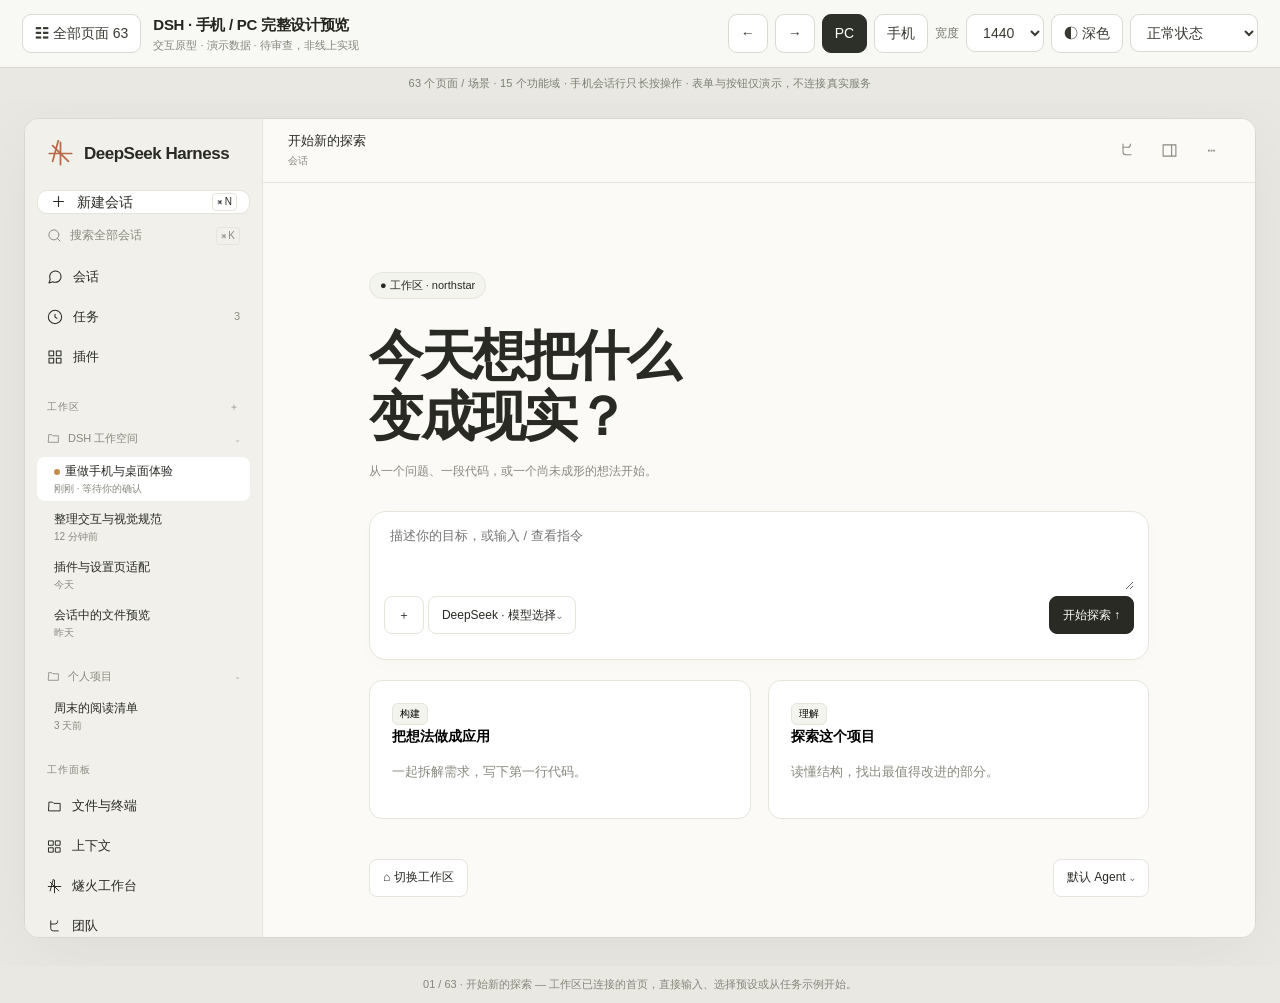
==== index.html @ bf93927b "Publish 63-scene standalone UI design preview" ====
<!doctype html>
<html lang="zh-CN"><head><meta charset="utf-8"><meta name="viewport" content="width=device-width,initial-scale=1"><title>DSH · 完整 UI 设计浏览</title>
<style>
*{box-sizing:border-box}body{margin:0;font:14px/1.6 -apple-system,BlinkMacSystemFont,"Segoe UI","PingFang SC","Microsoft YaHei",sans-serif;background:#e9e8e3;color:#25251f}button,input,select,textarea{font:inherit}button,a,input,select,textarea{outline-offset:3px}button{cursor:pointer}button:focus-visible,a:focus-visible{outline:2px solid #b96d4e}button:disabled{opacity:.45;cursor:not-allowed}button svg{pointer-events:none}svg{flex-shrink:0}.reviewbar{min-height:68px;background:#f8f8f5;border-bottom:1px solid #d8d9d1;display:flex;align-items:center;justify-content:space-between;padding:10px 22px;gap:14px;position:sticky;top:0;z-index:150}.review-title{display:flex;align-items:center;gap:12px}.review-title strong{font-size:15px;letter-spacing:-.3px}.review-title small{display:block;font-size:11px;color:#85877c}.review-tools{display:flex;gap:7px;align-items:center;flex-wrap:wrap}.review-tools button,.review-tools select,.catalog-button{min-height:38px;border:1px solid #d9dbd2;border-radius:9px;background:#fff;color:#383a32;padding:7px 12px}.review-tools .active{background:#2d3028;color:#fff;border-color:#2d3028}.review-tools label{font-size:12px;color:#76796d}.previewnote{padding:7px 20px;text-align:center;font-size:11px;color:#7c8073;letter-spacing:.2px}.canvas{padding:18px 24px 28px;overflow:auto;display:flex;justify-content:flex-start;align-items:flex-start;min-height:calc(100vh - 105px)}.device{--bg:#fbfaf7;--surface:#fff;--sidebar:#f1f0eb;--ink:#292a24;--muted:#88897e;--line:#e5e5dc;--subtle:#f4f4ee;--accent:#b86847;--accent-soft:#f5e7de;--green:#4e7355;--green-soft:#eaf0e7;position:relative;background:var(--bg);color:var(--ink);height:820px;min-height:560px;border:1px solid #d7d9d0;box-shadow:0 16px 70px #383d2310;border-radius:15px;overflow:hidden;margin:0 auto;flex-shrink:0;transition:width .2s}.device.dark{--bg:#1e1f1b;--surface:#272923;--sidebar:#191b17;--ink:#eeefe6;--muted:#9b9f92;--line:#3b3e34;--subtle:#2d3028;--accent:#dd9a75;--accent-soft:#403025;--green:#a4c397;--green-soft:#283629;border-color:#45493c}.device:not(.mobile){max-width:100%;min-width:970px}.product-layout{height:100%;display:grid;grid-template-columns:238px minmax(0,1fr);position:relative}.sidebar{background:var(--sidebar);border-right:1px solid var(--line);display:flex;flex-direction:column;min-width:0;padding:17px 12px 12px;overflow:auto;scrollbar-width:thin}.brand{display:flex;align-items:center;gap:10px;font-weight:650;font-size:17px;letter-spacing:-.5px;padding:4px 9px 22px}.brandmark{color:var(--accent);width:28px;height:28px;display:grid;place-items:center}.sidebar .new-chat{height:43px;display:flex;gap:10px;align-items:center;background:var(--surface);border:1px solid var(--line);border-radius:10px;padding:0 12px;color:var(--ink);box-shadow:0 1px 1px #171c1403}.sidebar-search{display:flex;align-items:center;gap:8px;padding:12px 10px;color:var(--muted);font-size:12px;cursor:pointer}.shortcut{margin-left:auto;font-size:10px;border:1px solid var(--line);border-radius:4px;padding:0 4px}.nav-link{display:flex;align-items:center;gap:10px;min-height:40px;padding:8px 10px;border:0;background:transparent;color:var(--ink);border-radius:8px;width:100%;text-align:left;font-size:13px;text-decoration:none}.nav-link:hover,.session-row:hover{background:var(--subtle)}.nav-link.selected{background:var(--line)}.nav-link .count{margin-left:auto;color:var(--muted);font-size:11px}.nav-section-label{color:var(--muted);font-size:10px;letter-spacing:1px;padding:22px 10px 8px;text-transform:uppercase;display:flex;align-items:center;gap:7px}.workspace-label{padding:7px 10px;color:var(--muted);font-size:11px;display:flex;align-items:center;gap:8px}.workspace-label small{margin-left:auto}.session-row{position:relative;display:flex;align-items:center;border-radius:8px;min-height:44px;margin:2px 0}.session-row.current{background:var(--surface);box-shadow:0 1px 2px #171c1405}.session-main{flex:1;min-width:0;border:0;background:transparent;color:var(--ink);text-align:left;padding:9px 10px 9px 17px;font-size:12px;line-height:1.5}.session-main .title{display:block;overflow:hidden;text-overflow:ellipsis;white-space:nowrap;max-width:170px}.session-main .meta{display:block;font-size:10px;color:var(--muted);margin-top:1px}.dot{width:6px;height:6px;display:inline-block;background:var(--green);border-radius:50%;margin-right:5px}.dot.waiting{background:#c78c4a}.row-tools{opacity:0;margin-right:3px}.session-row:hover .row-tools,.row-tools:focus-within{opacity:1}.sidebar-bottom{margin-top:auto;padding-top:22px}.sidebar-bottom .profile{border-top:1px solid var(--line);padding:15px 6px 0;margin-top:12px;display:flex;align-items:center;gap:9px;font-size:12px}.profile small{display:block;color:var(--muted);font-size:10px}.app-main{min-width:0;height:100%;display:flex;flex-direction:column;background:var(--bg);position:relative}.app-header{height:64px;min-height:64px;border-bottom:1px solid var(--line);display:flex;align-items:center;padding:0 25px;gap:10px}.app-header .header-title{font-weight:540;font-size:13px;min-width:0;white-space:nowrap;overflow:hidden;text-overflow:ellipsis}.header-subtitle{font-size:10px;color:var(--muted);font-weight:400;margin-top:2px}.header-actions{margin-left:auto;display:flex;gap:4px;align-items:center}.icon-btn{border:0;background:transparent;color:var(--muted);border-radius:8px;min-width:38px;min-height:38px;display:inline-grid;place-items:center;padding:7px}.icon-btn:hover{background:var(--subtle);color:var(--ink)}.phone-menu{display:none}.app-body{flex:1;min-height:0;overflow:auto;padding:35px clamp(24px,4vw,72px);scrollbar-width:thin;position:relative}.body-inner{max-width:930px;margin:0 auto}.app-body.chat-page .body-inner{max-width:780px}.page-heading{margin:0 0 24px}.page-heading h1,h1.page-heading{font-size:26px;line-height:1.3;font-weight:580;letter-spacing:-.9px;margin:0 0 10px}.page-heading h2{font-size:23px;font-weight:580;margin:0 0 8px;letter-spacing:-.7px}.page-heading p{font-size:12px;color:var(--muted);margin:7px 0}.subtle{color:var(--muted);font-size:12px}.stack{display:flex;flex-direction:column;gap:14px}.card{padding:20px 22px;border:1px solid var(--line);border-radius:13px;background:var(--surface);margin-bottom:16px;min-width:0}.card p{font-size:13px;line-height:1.85}.card h3,.card h4{margin:0 0 9px;font-size:14px;font-weight:600}.cardhead{display:flex;gap:12px;align-items:center;justify-content:space-between;margin-bottom:16px}.cardhead h3{margin:0}.list-row{display:flex;align-items:center;gap:13px;min-height:62px;padding:13px 2px;border-bottom:1px solid var(--line)}.list-row:last-child{border-bottom:0}.row-main{flex:1;min-width:0}.row-title{font-size:13px;font-weight:540;overflow-wrap:anywhere}.row-desc{font-size:11px;color:var(--muted);line-height:1.7;margin-top:3px}.badge,.pill{display:inline-flex;align-items:center;gap:5px;border:1px solid var(--line);background:var(--subtle);border-radius:6px;padding:2px 7px;font-size:10px;white-space:nowrap;font-weight:450}.badge.success,.badge.green{color:var(--green);background:var(--green-soft);border-color:transparent}.badge.warning,.badge.warn{color:var(--accent);background:var(--accent-soft);border-color:transparent}.pill{border-radius:20px;font-size:11px;padding:4px 10px}.btn{border:1px solid var(--line);background:var(--surface);color:var(--ink);padding:8px 13px;border-radius:8px;min-height:38px;font-size:12px;display:inline-flex;gap:7px;align-items:center;justify-content:center;text-decoration:none}.btn:hover{background:var(--subtle)}.btn.primary,.primary.btn{background:var(--ink);color:var(--bg);border-color:var(--ink)}.btn.danger{color:#b6654d}.btn.small{padding:5px 9px;min-height:31px;font-size:11px}.field{width:100%;padding:10px 12px;min-height:42px;background:var(--bg);color:var(--ink);border:1px solid var(--line);border-radius:8px}textarea.field{min-height:104px;resize:vertical}label{font-size:12px}label .field{margin-top:7px}.form-row{display:flex;align-items:center;justify-content:space-between;gap:20px;padding:14px 0;border-bottom:1px solid var(--line);min-width:0}.form-row:last-child{border:0}.form-row>div{min-width:0}.form-row select,.form-row input:not([type=checkbox]):not([type=radio]){max-width:230px}.field-grid{display:grid;grid-template-columns:1fr 1fr;gap:17px;margin:14px 0}.toggle{appearance:none;width:34px;height:20px;min-width:34px;border:0;border-radius:20px;background:var(--line);position:relative;cursor:pointer;transition:.18s}.toggle:after{content:"";position:absolute;left:3px;top:3px;width:14px;height:14px;background:#fff;border-radius:50%;transition:.18s}.toggle:checked{background:var(--green)}.toggle:checked:after{transform:translateX(14px)}input[type=checkbox]:not(.toggle),input[type=radio]{accent-color:var(--accent);width:16px;height:16px;vertical-align:middle;margin-right:8px}.code,pre{font:11px/1.9 ui-monospace,SFMono-Regular,Consolas,monospace;background:var(--subtle);padding:17px;border-radius:9px;overflow:auto;color:var(--ink);white-space:pre;tab-size:2}.code .plus,.diff-add{color:var(--green);background:var(--green-soft)}.code .minus,.diff-remove{color:#bd7b69;background:var(--accent-soft)}.progress{height:5px;background:var(--line);border-radius:8px;overflow:hidden;margin:12px 0}.progress>span,.progress>i{display:block;height:100%;background:var(--accent);border-radius:8px}.avatar{width:32px;height:32px;min-width:32px;border-radius:9px;background:var(--subtle);color:var(--ink);display:inline-grid;place-items:center;font-weight:600;font-size:11px}.metric-grid{display:grid;grid-template-columns:repeat(3,1fr);gap:13px;margin:18px 0}.metric-grid>div{border:1px solid var(--line);padding:18px;border-radius:10px;background:var(--surface)}.metric-grid strong{display:block;font-size:23px;line-height:1.3;font-weight:530;letter-spacing:-.7px}.metric-grid small{font-size:10px;color:var(--muted)}.empty-state{text-align:center;padding:60px 22px;color:var(--muted)}.empty-state h2,.empty-state h3{color:var(--ink);font-size:20px;font-weight:550}.divider{height:1px;background:var(--line);margin:20px 0}.table-wrap{overflow:auto;border:1px solid var(--line);border-radius:10px;margin:16px 0}table{border-collapse:collapse;width:100%;font-size:12px;white-space:nowrap}th{text-align:left;font-size:10px;font-weight:500;background:var(--subtle);color:var(--muted)}td,th{padding:12px 14px;border-bottom:1px solid var(--line)}tr:last-child td{border:0}.message{margin:0 0 28px;font-size:13px;line-height:1.95}.message.user{margin-left:15%;padding:15px 19px;background:var(--subtle);border-radius:16px 16px 4px 16px}.message.assistant{padding:4px 0}.prose p{margin:10px 0}.prose h2{font-size:18px;font-weight:600;margin-top:24px}.prose h3{font-size:15px}.prose li{margin:6px 0}.message blockquote{border-left:2px solid var(--accent);color:var(--muted);padding-left:14px;margin:18px 0}.message-actions{display:flex;gap:5px;margin-top:12px;color:var(--muted)}.tool-card{border:1px solid var(--line);border-radius:9px;overflow:hidden;margin:14px 0;background:var(--surface)}.tool-card summary{padding:11px 14px;cursor:pointer;font-size:11px}.tool-card pre{margin:0;border-radius:0;font-size:10px}.composer-wrap{padding:10px 28px 17px;flex-shrink:0}.composer{max-width:780px;margin:auto;border:1px solid var(--line);border-radius:17px;background:var(--surface);box-shadow:0 5px 20px #101b0c04;padding:13px 14px 9px}.composer textarea{width:100%;min-height:43px;max-height:150px;border:0;background:transparent;color:var(--ink);resize:vertical;font-size:13px;outline:0;padding:1px 6px}.composer-row{display:flex;gap:6px;align-items:center}.composer .pill{border:0;background:transparent;color:var(--muted);cursor:pointer}.send{border:0;background:var(--ink);color:var(--bg);border-radius:50%;width:33px;height:33px;margin-left:auto;display:grid;place-items:center}.composer-footnote{text-align:center;font-size:9px;color:var(--muted);margin:7px auto 0}.composer-locked{text-align:center;font-size:11px;color:var(--muted);padding:14px;border-top:1px solid var(--line)}.home-welcome{text-align:center;padding:60px 0 35px}.home-welcome h1{font-size:36px;letter-spacing:-1.6px;font-weight:500}.home-welcome .brandmark{margin:auto;width:50px;height:50px;font-size:40px}.home-welcome p{color:var(--muted)}.suggestions{display:flex;justify-content:center;gap:10px;flex-wrap:wrap;margin:24px 0}.suggestions .btn{border-radius:20px;background:transparent;font-size:11px}.file-tree{font:12px/2.15 ui-monospace,monospace}.file-tree .folder{color:var(--muted)}.terminal-screen{background:#171c18;color:#c7d6be;padding:22px;border-radius:11px;font:11px/2 ui-monospace,monospace;min-height:300px;overflow:auto}.terminal-screen .muted{color:#6f826b}.terminal-screen .accent{color:#b6ce8c}.split-grid{display:grid;grid-template-columns:minmax(0,1fr) minmax(0,1fr);gap:14px}.split-grid>*{min-width:0}.file-preview{background:var(--subtle);border-radius:10px;padding:24px;min-height:250px}.tabbar{display:flex;gap:5px;border-bottom:1px solid var(--line);padding-bottom:10px;margin-bottom:20px;overflow:auto;white-space:nowrap}.tabbar button{background:transparent;border:0;color:var(--muted);padding:8px 12px;border-radius:7px;font-size:12px}.tabbar .active{background:var(--subtle);color:var(--ink)}.status-state{margin:20px auto;max-width:650px;padding:20px;border:1px solid var(--line);border-radius:12px;background:var(--surface)}.status-state h3{margin:0 0 8px;font-weight:550;font-size:16px}.skeleton{height:12px;background:var(--line);border-radius:4px;margin:12px 0;animation:pulse 1.5s infinite}.skeleton:nth-child(2){width:80%}.skeleton:nth-child(3){width:60%}@keyframes pulse{50%{opacity:.4}}.device[data-state=readonly] .composer textarea{pointer-events:none;opacity:.5}.right-panel{display:none;width:320px;background:var(--surface);border-left:1px solid var(--line);min-height:0;overflow:auto}.device.panel-open .product-layout{grid-template-columns:238px minmax(250px,1fr) 320px}.device.panel-open .right-panel{display:block}.right-panel .panel-top{height:64px;display:flex;align-items:center;padding:0 14px;gap:6px;border-bottom:1px solid var(--line);font-size:12px}.right-panel .panel-top .icon-btn{margin-left:auto}.panel-tabs{display:flex;padding:10px;gap:5px}.panel-tabs .btn{flex:1;font-size:10px;padding:5px}.right-panel-content{padding:12px;font-size:12px}.right-panel-content .page-heading{display:none}.right-panel-content .card{padding:12px}.right-panel-content .split-grid,.right-panel-content .field-grid{grid-template-columns:1fr}.sidebar-scrim{display:none}.rowmenu{display:none;position:absolute;width:218px;background:var(--surface);border:1px solid var(--line);border-radius:11px;padding:5px;box-shadow:0 13px 45px #131c1026;z-index:100}.rowmenu.open{display:block}.rowmenu button{width:100%;min-height:40px;border:0;background:transparent;color:var(--ink);border-radius:7px;text-align:left;padding:8px 11px;font-size:12px;display:flex;align-items:center;gap:12px}.rowmenu button:hover{background:var(--subtle)}.rowmenu .danger{color:#b96e57}.rowmenu .divider{margin:4px 6px}.toast{position:absolute;bottom:26px;left:50%;transform:translateX(-50%);background:var(--ink);color:var(--bg);border-radius:10px;padding:10px 17px;max-width:90%;white-space:normal;z-index:130;box-shadow:0 5px 20px #1112;font-size:12px;display:none}.toast.open{display:block}.modal-layer{display:none;position:absolute;inset:0;background:#10170f44;align-items:center;justify-content:center;padding:18px;z-index:110}.modal-layer.open{display:flex}.modal{background:var(--surface);color:var(--ink);padding:24px;border-radius:15px;border:1px solid var(--line);width:420px;max-width:100%;box-shadow:0 15px 80px #0003}.modal h2{font-size:19px;margin:0 0 8px}.modal .buttons{display:flex;justify-content:flex-end;gap:8px;margin-top:20px}.phone-status{display:none}.catalog{display:none;position:fixed;inset:68px auto 0 0;width:325px;background:#f8f8f5;box-shadow:10px 0 35px #1111;z-index:145;padding:17px;overflow:auto}.catalog.open{display:block}.catalog input{width:100%;border:1px solid #d9dbd2;background:#fff;padding:10px 12px;border-radius:9px}.catalog header{display:flex;align-items:center;justify-content:space-between;margin-bottom:14px}.catalog small{font-size:11px;color:#929486}.catalog h3{font-size:10px;color:#8b8d80;letter-spacing:1px;text-transform:uppercase;margin:21px 8px 6px}.catalog button.page-link{width:100%;text-align:left;display:flex;gap:10px;align-items:center;padding:9px 10px;border:0;background:transparent;border-radius:7px;color:#3e4136;font-size:12px}.catalog button.page-link:hover,.catalog button.page-link.active{background:#e8ebdf}.catalog .number{color:#a1a58f;font-size:10px;min-width:22px}.catalog details{margin-top:25px;border-top:1px solid #ddd;padding-top:15px;font-size:11px}.catalog details a{display:block;color:#878b7d;padding:4px;text-decoration:none}.catalog details a:hover{color:#252c1c}.catalog-overlay{display:none;position:fixed;inset:68px 0 0;background:#20241822;z-index:140}.catalog-overlay.open{display:block}.caption{text-align:center;padding:10px 20px;font-size:11px;color:#84877a}.mobile{border:7px solid #34372f;border-radius:37px;height:844px;max-width:100%;}.mobile .phone-status{display:flex;align-items:center;justify-content:space-between;height:26px;padding:3px 20px 0;background:var(--bg);font-size:10px;font-weight:650}.mobile .product-layout{height:calc(100% - 26px);grid-template-columns:1fr!important}.mobile .sidebar{position:absolute;inset:0 auto 0 0;width:calc(100% - 43px);max-width:320px;z-index:80;transform:translateX(-105%);transition:transform .2s;padding-top:16px;box-shadow:8px 0 30px #1112}.mobile.drawer-open .sidebar{transform:translateX(0)}.mobile.drawer-open .sidebar-scrim{display:block;position:absolute;inset:0;background:#141d133b;z-index:75;border:0}.mobile .app-main{grid-column:1;grid-row:1}.mobile .phone-menu{display:inline-grid}.mobile .app-header{height:55px;min-height:55px;padding:0 10px;gap:5px}.mobile .header-title{max-width:210px;font-size:12px}.mobile .header-subtitle{font-size:9px}.mobile .header-actions .desktop-only{display:none}.mobile .app-body{padding:24px 20px}.mobile .app-body .page-heading h1,.mobile h1.page-heading{font-size:23px}.mobile .app-body h1{font-size:28px!important;line-height:1.3!important;letter-spacing:-1px!important}.mobile .field-grid,.mobile .split-grid{grid-template-columns:1fr}.mobile .metric-grid{gap:7px}.mobile .metric-grid>div{padding:12px 9px}.mobile .metric-grid strong{font-size:19px}.mobile .card{padding:17px}.mobile .form-row{gap:12px}.mobile .form-row select,.mobile .form-row input:not([type=checkbox]):not([type=radio]){max-width:145px}.mobile .row-tools{display:none!important}.mobile .session-main .title{max-width:230px}.mobile .session-row{min-height:48px}.mobile .icon-btn{min-width:44px;min-height:44px}.mobile .btn{min-height:44px}.mobile .btn.small{min-height:36px}.mobile .composer-wrap{padding:8px 12px 20px}.mobile .composer{border-radius:16px;padding:12px 10px 8px}.mobile .composer .pill{font-size:10px;padding:4px}.mobile .composer-footnote{font-size:8px}.mobile .home-welcome{padding:50px 0 20px}.mobile .home-welcome h1{font-size:28px}.mobile .suggestions{gap:7px}.mobile .suggestions .btn{font-size:10px;min-height:34px}.mobile .right-panel{position:absolute;inset:0;width:100%;z-index:85}.mobile.panel-open .right-panel{display:block}.mobile .rowmenu button{min-height:44px}.mobile .rowmenu{width:216px}.mobile .modal-layer{padding:20px}.mobile .modal{padding:22px}.mobile .message.user{margin-left:9%;font-size:12px}.mobile .message{font-size:12px}.mobile .terminal-screen{padding:14px;font-size:10px}.mobile .table-wrap{margin-left:0;margin-right:0}.mobile .home-indicator{position:absolute;bottom:5px;left:35%;right:35%;height:4px;border-radius:10px;background:var(--ink);opacity:.6;z-index:140;pointer-events:none}@media(max-width:650px){.reviewbar{padding:10px 12px;align-items:flex-start;flex-direction:column;gap:8px}.review-title strong{font-size:13px}.review-title small{font-size:10px}.review-tools{gap:5px;width:100%}.review-tools button,.review-tools select,.catalog-button{padding:6px 8px;min-height:34px;font-size:11px}.review-tools label{display:none}.previewnote{font-size:10px;padding:7px 10px}.canvas{padding:10px 5px 20px}.catalog,.catalog-overlay{top:113px}.device.mobile{height:800px}.caption{font-size:10px}}@media(prefers-reduced-motion:reduce){*{animation:none!important;transition:none!important}}
</style></head><body>
<header class="reviewbar"><div class="review-title"><button class="catalog-button" id="catalog-toggle">☷ 全部页面 <span id="page-count"></span></button><div><strong>DSH · 手机 / PC 完整设计预览</strong><small>交互原型 · 演示数据 · 待审查，非线上实现</small></div></div><div class="review-tools"><button id="prev-page" title="上一页">←</button><button id="next-page" title="下一页">→</button><button id="desktop-button" class="active">PC</button><button id="mobile-button">手机</button><label for="width-select">宽度</label><select id="width-select" aria-label="预览宽度"><option>1024</option><option selected>1440</option><option>1920</option><option>320</option><option>390</option><option>430</option></select><button id="theme-button">◐ 深色</button><select id="state-select" aria-label="页面状态"><option value="normal">正常状态</option><option value="loading">加载中</option><option value="empty">空状态</option><option value="error">失败 / 重试</option><option value="offline">连接中断</option><option value="readonly">只读 / 无权限</option></select></div></header>
<div class="previewnote" id="overview-note"></div><div class="catalog-overlay" id="catalog-overlay"></div><aside class="catalog" id="catalog"><header><strong>全部功能与页面</strong><button class="catalog-button" id="catalog-close">关闭</button></header><input id="page-search" placeholder="搜索页面、功能或分类…" aria-label="搜索设计页面"><div id="catalog-pages"></div><details><summary>离线包与旧稿对照</summary><p>新版63页及旧稿对照位于离线包。旧稿未通过审查。</p><a href="https://suihuo-mj.oss-cn-hangzhou.aliyuncs.com/suihuo-mj/ui-preview/20261022-18c7a640-4febb2/DSH-UI-HTML-preview.zip">下载完整离线包</a><div id="legacy-pages"></div></details></aside>
<main class="canvas"><div id="device" class="device" style="width:1440px"><div class="phone-status"><span>9:41</span><span>◉ ▰</span></div><div class="product-layout"><button class="sidebar-scrim" aria-label="关闭导航"></button><aside class="sidebar" id="sidebar"></aside><section class="app-main"><header class="app-header" id="app-header"></header><div class="app-body" id="app-body"><div class="body-inner" id="page-body"></div></div><div id="composer-area"></div></section><aside class="right-panel"><div class="panel-top"><strong>工作面板</strong><button class="icon-btn" data-action="close-panel" aria-label="关闭面板">×</button></div><div class="panel-tabs"><button class="btn" data-panel="files">文件</button><button class="btn" data-panel="terminal">终端</button><button class="btn" data-panel="deliverables">交付</button></div><div class="right-panel-content" id="right-panel-content"></div></aside></div><div class="rowmenu" id="row-menu"></div><div class="modal-layer" id="modal-layer"><div class="modal" id="modal" role="dialog" aria-modal="true"></div></div><div class="toast" id="toast" role="status"></div><div class="home-indicator"></div></div></main><footer class="caption" id="page-caption"></footer>
<script id="page-data" type="application/json">{"pages":[{"id":"home","title":"开始新的探索","category":"会话","description":"工作区已连接的首页，直接输入、选择预设或从任务示例开始。","body":"\u003csection style=\"max-width:780px;margin:6vh auto\">\u003cdiv class=\"pill\">● 工作区 · northstar\u003c/div>\u003ch1 style=\"font-size:clamp(32px,5vw,54px);letter-spacing:-.045em;line-height:1.12;margin:26px 0 16px\">今天想把什么\u003cbr>变成现实？\u003c/h1>\u003cp class=\"subtle\">从一个问题、一段代码，或一个尚未成形的想法开始。\u003c/p>\u003cdiv class=\"composer\" style=\"margin:30px 0 20px\">\u003ctextarea class=\"field\" rows=\"3\" placeholder=\"描述你的目标，或输入 / 查看指令\" aria-label=\"新会话消息\">\u003c/textarea>\u003cdiv class=\"cardhead\">\u003cdiv>\u003cbutton class=\"btn\" data-route=\"attachments\" aria-label=\"添加附件\">＋\u003c/button> \u003cbutton class=\"btn\" data-route=\"models\">DeepSeek · 模型选择⌄\u003c/button>\u003c/div>\u003cbutton class=\"btn primary\" data-route=\"chat\">开始探索 ↑\u003c/button>\u003c/div>\u003c/div>\u003cdiv class=\"field-grid\">\u003cbutton class=\"card\" data-route=\"chat\" style=\"text-align:left\">\u003cspan class=\"badge\">构建\u003c/span>\u003ch3>把想法做成应用\u003c/h3>\u003cp class=\"subtle\">一起拆解需求，写下第一行代码。\u003c/p>\u003c/button>\u003cbutton class=\"card\" data-route=\"files\" style=\"text-align:left\">\u003cspan class=\"badge\">理解\u003c/span>\u003ch3>探索这个项目\u003c/h3>\u003cp class=\"subtle\">读懂结构，找出最值得改进的部分。\u003c/p>\u003c/button>\u003c/div>\u003cdiv class=\"cardhead\" style=\"margin-top:24px\">\u003cbutton class=\"btn\" data-route=\"directory\">⌂ 切换工作区\u003c/button>\u003cbutton class=\"btn\" data-route=\"presets\">默认 Agent ⌄\u003c/button>\u003c/div>\u003c/section>"},{"id":"chat","title":"会话 · 设计系统","category":"会话","description":"完整的消息阅读、代码展示、引用和回复入口。","body":"\u003cdiv class=\"cardhead\">\u003cdiv>\u003ch1 class=\"page-heading\">为 Northstar 建立设计系统\u003c/h1>\u003cspan class=\"subtle\">northstar / web · 最近编辑于 14:32\u003c/span>\u003c/div>\u003cbutton class=\"btn\" data-route=\"split\">打开资源面板 ↗\u003c/button>\u003c/div>\u003cdiv class=\"stack\" style=\"max-width:820px;margin:32px auto\">\u003carticle class=\"message user\">\u003cdiv class=\"avatar\">你\u003c/div>\u003cdiv class=\"prose\">\u003cp>把现有页面整理成统一的设计系统，先看看按钮和表单。\u003c/p>\u003cspan class=\"pill\">⌘ src/components\u003c/span>\u003c/div>\u003c/article>\u003carticle class=\"message assistant\">\u003cdiv class=\"avatar\">✳\u003c/div>\u003cdiv class=\"prose\">\u003cp>我检查了现有组件，建议先统一 \u003cstrong>层级、间距和交互状态\u003c/strong>。按钮保留三种强调程度，表单使用一致的标签与错误提示。\u003c/p>\u003cdiv class=\"tool-card\">\u003cdiv class=\"cardhead\">\u003cstrong>✓ 已阅读 6 个组件\u003c/strong>\u003cbutton class=\"btn\" data-route=\"tools\">查看过程\u003c/button>\u003c/div>\u003cp class=\"subtle\">Button · TextField · Select · Modal · Tabs · Toast\u003c/p>\u003c/div>\u003cpre class=\"code\">\u003ccode>&lt;Button variant=\"primary\"&gt;保存更改&lt;/Button&gt;\n&lt;TextField label=\"项目名称\" hint=\"便于团队识别\" /&gt;\u003c/code>\u003c/pre>\u003cp>下一步会先完善按钮的禁用、加载与键盘焦点，再将表单迁移到同一套规则。\u003c/p>\u003cdiv>\u003cbutton class=\"btn\" data-action=\"已复制这条回复\">复制\u003c/button> \u003cbutton class=\"btn\" data-route=\"feedback\">反馈\u003c/button> \u003cbutton class=\"btn\" data-action=\"打开分叉会话演示\">从这里分叉\u003c/button>\u003c/div>\u003c/div>\u003c/article>\u003cdiv class=\"composer\">\u003ctextarea class=\"field\" rows=\"2\" placeholder=\"继续追问，或输入 / 指令、@ 引用\">\u003c/textarea>\u003cdiv class=\"cardhead\">\u003cdiv>\u003cbutton class=\"btn\" data-route=\"attachments\">＋ 附件\u003c/button> \u003cbutton class=\"btn\" data-route=\"voice\">◉ 语音\u003c/button>\u003c/div>\u003cbutton class=\"btn primary\" data-route=\"running\">发送 ↑\u003c/button>\u003c/div>\u003c/div>\u003c/div>"},{"id":"running","title":"正在执行","category":"会话","description":"流式回复、工具活动、当前计划与排队消息同时可见。","body":"\u003cdiv class=\"cardhead\">\u003ch1 class=\"page-heading\">实现组件规范\u003c/h1>\u003cspan class=\"badge\">● 正在运行\u003c/span>\u003c/div>\u003carticle class=\"message user\">\u003cdiv class=\"avatar\">你\u003c/div>\u003cp>按这个方案实现，并检查现有调用是否兼容。\u003c/p>\u003c/article>\u003carticle class=\"message assistant\">\u003cdiv class=\"avatar\">✳\u003c/div>\u003cdiv class=\"prose\">\u003cdetails class=\"card\" open>\u003csummary>正在梳理组件依赖 · 12 秒\u003c/summary>\u003cp class=\"subtle\">先保留现有属性接口，再补齐视觉与键盘状态，避免影响调用方。\u003c/p>\u003c/details>\u003cdiv class=\"tool-card\">\u003cdiv class=\"cardhead\">\u003cstrong>⌘ 检索组件使用位置\u003c/strong>\u003cspan class=\"badge\">执行中\u003c/span>\u003c/div>\u003cpre class=\"code\">Button · 24 处调用\nTextField · 11 处调用\nModal · 正在检索…\u003c/pre>\u003c/div>\u003cp>按钮组件的公开属性可以保留。我正在把交互颜色映射到统一主题变量\u003cspan class=\"badge\">▍\u003c/span>\u003c/p>\u003c/div>\u003c/article>\u003cdiv class=\"card\">\u003cdiv class=\"cardhead\">\u003cstrong>本轮计划 · 2 / 4\u003c/strong>\u003cbutton class=\"btn\" data-route=\"plan-review\">展开\u003c/button>\u003c/div>\u003cp class=\"subtle\">✓ 检查现有实现　✓ 确认兼容范围\u003c/p>\u003cp>◉ 补齐组件状态　○ 运行针对性检查\u003c/p>\u003c/div>\u003cdiv class=\"composer\" style=\"margin-top:20px\">\u003ctextarea class=\"field\" rows=\"2\" placeholder=\"补充要求；运行时可排队或插话\">\u003c/textarea>\u003cdiv class=\"cardhead\">\u003cbutton class=\"btn\" data-route=\"queue\">队列 2\u003c/button>\u003cdiv>\u003cbutton class=\"btn\" data-action=\"消息已加入演示队列\">排队发送\u003c/button> \u003cbutton class=\"btn danger\" data-action=\"已停止当前演示轮次，队列保留\">■ 停止\u003c/button>\u003c/div>\u003c/div>\u003c/div>"},{"id":"approval","title":"等待你的授权","category":"交互","description":"清楚呈现即将执行的操作、目标和范围，由用户作出决定。","body":"\u003cdiv class=\"page-heading\">一个操作需要你的确认\u003c/div>\u003cp class=\"subtle\">会话仍保持打开。请检查下面的命令，再决定是否允许。\u003c/p>\u003cdiv class=\"card\" style=\"max-width:780px;margin:28px auto\">\u003cdiv class=\"cardhead\">\u003cspan class=\"badge\">待授权 · Shell\u003c/span>\u003cspan class=\"subtle\">当前会话\u003c/span>\u003c/div>\u003ch2>安装项目依赖\u003c/h2>\u003cp>Agent 请求运行以下命令，以便验证组件构建。\u003c/p>\u003cpre class=\"code\">\u003ccode>pnpm install --frozen-lockfile\u003c/code>\u003c/pre>\u003cdl class=\"stack\">\u003cdiv class=\"list-row\">\u003cdt class=\"row-main\">工作目录\u003c/dt>\u003cdd>\u003ccode>/workspace/northstar\u003c/code>\u003c/dd>\u003c/div>\u003cdiv class=\"list-row\">\u003cdt class=\"row-main\">预期操作\u003c/dt>\u003cdd>下载并安装依赖\u003c/dd>\u003c/div>\u003cdiv class=\"list-row\">\u003cdt class=\"row-main\">授权范围\u003c/dt>\u003cdd>仅本次操作\u003c/dd>\u003c/div>\u003c/dl>\u003cdiv class=\"divider\">\u003c/div>\u003cp class=\"subtle\">允许一次不会修改默认权限。拒绝后，Agent 会收到明确结果。\u003c/p>\u003cdiv class=\"cardhead\">\u003cbutton class=\"btn\" data-route=\"tools\">查看相关工具记录\u003c/button>\u003cdiv>\u003cbutton class=\"btn\" data-action=\"演示：已拒绝本次操作\">拒绝\u003c/button> \u003cbutton class=\"btn primary\" data-action=\"演示：仅允许本次操作\">允许一次\u003c/button>\u003c/div>\u003c/div>\u003c/div>\u003cdiv class=\"empty-state\">\u003cstrong>消息输入暂时等待授权结果\u003c/strong>\u003cp class=\"subtle\">此处不会自动选择，也不会将一次授权记成永久规则。\u003c/p>\u003c/div>"},{"id":"questions","title":"补充几个关键选择","category":"交互","description":"同一请求中的单选、多选和自由文本，完整保留未提交草稿。","body":"\u003cdiv class=\"cardhead\">\u003cdiv>\u003ch1 class=\"page-heading\">让实现更贴近你的预期\u003c/h1>\u003cp class=\"subtle\">共 3 个问题 · 提交后继续当前会话\u003c/p>\u003c/div>\u003cspan class=\"badge\">等待回答\u003c/span>\u003c/div>\u003cdiv class=\"stack\" style=\"max-width:760px;margin:24px auto\">\u003cfieldset class=\"card\">\u003clegend>01 · 优先支持哪种设备？\u003c/legend>\u003clabel class=\"list-row\">\u003cinput type=\"radio\" name=\"device\" checked> \u003cspan class=\"row-main\">\u003cstrong>手机优先\u003c/strong>\u003cspan class=\"row-desc\">先保证单手操作，再扩展桌面布局。\u003c/span>\u003c/span>\u003cspan class=\"badge\">推荐\u003c/span>\u003c/label>\u003clabel class=\"list-row\">\u003cinput type=\"radio\" name=\"device\"> \u003cspan>手机与桌面同时推进\u003c/span>\u003c/label>\u003c/fieldset>\u003cfieldset class=\"card\">\u003clegend>02 · 首批覆盖哪些状态？可多选\u003c/legend>\u003clabel class=\"list-row\">\u003cinput type=\"checkbox\" checked> 暗色主题\u003c/label>\u003clabel class=\"list-row\">\u003cinput type=\"checkbox\" checked> 加载与错误恢复\u003c/label>\u003clabel class=\"list-row\">\u003cinput type=\"checkbox\"> 复杂动画\u003c/label>\u003c/fieldset>\u003cdiv class=\"card\">\u003clabel class=\"form-row\">03 · 还有什么约束？\u003ctextarea class=\"field\" rows=\"3\" placeholder=\"例如：手机操作菜单仅长按打开\">手机端不保留三个操作图标，长按后在会话行附近显示小菜单。\u003c/textarea>\u003c/label>\u003c/div>\u003cdiv class=\"cardhead\">\u003cbutton class=\"btn\" data-action=\"回答草稿已保留，尚未提交\">稍后回答\u003c/button>\u003cbutton class=\"btn primary\" data-action=\"演示：已提交这组回答\">提交回答 →\u003c/button>\u003c/div>\u003c/div>"},{"id":"plan-review","title":"审阅实施计划","category":"交互","description":"在实施前核对步骤、验证范围与边界，提供明确的批准和修订入口。","body":"\u003cdiv class=\"cardhead\">\u003cdiv>\u003ch1 class=\"page-heading\">设计系统迁移计划\u003c/h1>\u003cp class=\"subtle\">计划审阅 · 需要你的决定\u003c/p>\u003c/div>\u003cspan class=\"pill\">4 个阶段\u003c/span>\u003c/div>\u003cdiv class=\"card prose\" style=\"max-width:820px;margin:24px auto\">\u003ch2>统一视觉，保留现有功能链路\u003c/h2>\u003cp>先从共享组件开始，逐步覆盖页面，避免一次性替换所有状态管理。\u003c/p>\u003col class=\"stack\">\u003cli>\u003cstrong>建立基础规范\u003c/strong>\u003cp class=\"subtle\">主题变量、文字层级、间距与焦点状态。\u003c/p>\u003c/li>\u003cli>\u003cstrong>重绘组件\u003c/strong>\u003cp class=\"subtle\">按钮、表单、菜单、弹窗及消息卡片。\u003c/p>\u003c/li>\u003cli>\u003cstrong>接入业务视图\u003c/strong>\u003cp class=\"subtle\">导航、聊天、设置与右侧资源面板。\u003c/p>\u003c/li>\u003cli>\u003cstrong>验证完整流程\u003c/strong>\u003cp class=\"subtle\">手机键盘、长按、提交失败恢复与桌面分栏。\u003c/p>\u003c/li>\u003c/ol>\u003cdiv class=\"divider\">\u003c/div>\u003ch3>验收依据\u003c/h3>\u003cp>每个可点击动作都应有真实能力来源；无能力时显示明确状态，不以静态截图代替功能验证。\u003c/p>\u003c/div>\u003cdiv class=\"card\">\u003clabel class=\"form-row\">需要调整的内容\u003ctextarea class=\"field\" rows=\"2\" placeholder=\"填写反馈后选择“修改计划”\">\u003c/textarea>\u003c/label>\u003cdiv class=\"cardhead\">\u003cbutton class=\"btn\" data-action=\"演示：计划反馈已交回修订\">修改计划\u003c/button>\u003cbutton class=\"btn primary\" data-action=\"演示：计划已批准\">批准并继续\u003c/button>\u003c/div>\u003c/div>"},{"id":"attachments","title":"附件与上传","category":"输入","description":"区分已就绪、上传中与失败附件，保留重试和移除入口。","body":"\u003ch1 class=\"page-heading\">把上下文一起带进来\u003c/h1>\u003cp class=\"subtle\">图片与文件按选择顺序排列。上传失败不会清空已经写好的消息。\u003c/p>\u003cdiv class=\"card\" style=\"border-style:dashed;text-align:center;padding:32px\">\u003cstrong>＋ 拖放文件到这里\u003c/strong>\u003cp class=\"subtle\">或选择本地文件；具体类型与大小限制由当前部署决定。\u003c/p>\u003cinput class=\"field\" type=\"file\" multiple aria-label=\"选择演示附件\">\u003c/div>\u003cdiv class=\"stack\" style=\"margin-top:20px\">\u003cdiv class=\"list-row card\">\u003cspan class=\"avatar\">▧\u003c/span>\u003cdiv class=\"row-main\">\u003cstrong class=\"row-title\">wireframe.png\u003c/strong>\u003cspan class=\"row-desc\">图片 · 248 KB\u003c/span>\u003c/div>\u003cspan class=\"badge\">✓ 已就绪\u003c/span>\u003cbutton class=\"btn\" data-route=\"preview-image\">预览\u003c/button>\u003cbutton class=\"btn\" data-action=\"演示：移除图片草稿\">移除\u003c/button>\u003c/div>\u003cdiv class=\"card\">\u003cdiv class=\"cardhead\">\u003cstrong>requirements.pdf\u003c/strong>\u003cspan class=\"badge\">上传中 · 64%\u003c/span>\u003c/div>\u003cprogress class=\"progress\" max=\"100\" value=\"64\">64%\u003c/progress>\u003cp class=\"subtle\">1.8 MB / 2.8 MB \u003cbutton class=\"btn\" data-action=\"演示：取消当前上传\">取消\u003c/button>\u003c/p>\u003c/div>\u003cdiv class=\"list-row card\">\u003cspan class=\"avatar\">!\u003c/span>\u003cdiv class=\"row-main\">\u003cstrong>research.csv\u003c/strong>\u003cspan class=\"row-desc\">上传失败 · 网络连接中断\u003c/span>\u003c/div>\u003cbutton class=\"btn primary\" data-action=\"演示：重新上传失败文件\">重试\u003c/button>\u003cbutton class=\"btn\" data-action=\"演示：移除失败附件\">移除\u003c/button>\u003c/div>\u003c/div>\u003cdiv class=\"composer\" style=\"margin-top:24px\">\u003ctextarea class=\"field\" rows=\"2\" placeholder=\"告诉我如何使用这些文件\">根据附件整理一份组件清单。\u003c/textarea>\u003cdiv class=\"cardhead\">\u003cspan class=\"subtle\">等待上传完成后可发送\u003c/span>\u003cbutton class=\"btn primary\" disabled>上传中…\u003c/button>\u003c/div>\u003c/div>"},{"id":"commands","title":"指令选择","category":"输入","description":"围绕正在输入的命令提供候选、说明和键盘提示。","body":"\u003ch1 class=\"page-heading\">指令，从输入处展开\u003c/h1>\u003cp class=\"subtle\">候选来自当前可用能力；选择命令后继续填写参数。\u003c/p>\u003cdiv style=\"max-width:740px;margin:35px auto\">\u003cdiv class=\"card\">\u003cinput class=\"field\" value=\"/\" aria-label=\"搜索指令\">\u003cdiv class=\"subtle\" style=\"margin:16px 0 8px\">常用指令\u003c/div>\u003cbutton class=\"list-row\" data-route=\"plan-review\" style=\"width:100%;text-align:left\">\u003cspan class=\"avatar\">≡\u003c/span>\u003cspan class=\"row-main\">\u003cstrong>/plan\u003c/strong>\u003cspan class=\"row-desc\">先整理方案，再开始实施\u003c/span>\u003c/span>\u003ckbd>↵\u003c/kbd>\u003c/button>\u003cbutton class=\"list-row\" data-route=\"models\" style=\"width:100%;text-align:left\">\u003cspan class=\"avatar\">◇\u003c/span>\u003cspan class=\"row-main\">\u003cstrong>/model\u003c/strong>\u003cspan class=\"row-desc\">选择当前会话使用的模型\u003c/span>\u003c/span>\u003c/button>\u003cbutton class=\"list-row\" data-route=\"skills\" style=\"width:100%;text-align:left\">\u003cspan class=\"avatar\">✳\u003c/span>\u003cspan class=\"row-main\">\u003cstrong>/skill\u003c/strong>\u003cspan class=\"row-desc\">按需加载可用技能\u003c/span>\u003c/span>\u003c/button>\u003cdiv class=\"divider\">\u003c/div>\u003cspan class=\"subtle\">↑ ↓ 选择　↵ 应用　Esc 关闭\u003c/span>\u003c/div>\u003cdiv class=\"composer\" style=\"margin-top:16px\">\u003cspan class=\"pill\">/plan ×\u003c/span>\u003ctextarea class=\"field\" rows=\"2\" placeholder=\"描述你希望规划的目标\">\u003c/textarea>\u003cdiv class=\"cardhead\">\u003cspan class=\"subtle\">命令模式 · 参数尚未提交\u003c/span>\u003cbutton class=\"btn primary\" data-action=\"演示：提交计划命令\">执行命令 ↑\u003c/button>\u003c/div>\u003c/div>\u003c/div>"},{"id":"references","title":"引用文件与会话","category":"输入","description":"在输入中插入结构化引用，保留来源、路径和候选类型。","body":"\u003ch1 class=\"page-heading\">让讨论有据可依\u003c/h1>\u003cp class=\"subtle\">输入 @ 搜索文件或会话。引用卡片与普通文字共同组成草稿。\u003c/p>\u003cdiv class=\"card\" style=\"max-width:760px;margin:26px auto\">\u003cinput class=\"field\" value=\"@button\" aria-label=\"搜索引用\">\u003cdiv class=\"cardhead\" style=\"margin-top:18px\">\u003cstrong>文件\u003c/strong>\u003cspan class=\"badge\">当前工作区\u003c/span>\u003c/div>\u003cbutton class=\"list-row\" data-action=\"演示：插入Button文件引用\" style=\"width:100%;text-align:left\">\u003cspan class=\"avatar\">⌘\u003c/span>\u003cspan class=\"row-main\">\u003cstrong>Button.tsx\u003c/strong>\u003cspan class=\"row-desc\">src/components/Button.tsx\u003c/span>\u003c/span>\u003ckbd>↵\u003c/kbd>\u003c/button>\u003cbutton class=\"list-row\" data-action=\"演示：插入按钮样式引用\" style=\"width:100%;text-align:left\">\u003cspan class=\"avatar\">#\u003c/span>\u003cspan class=\"row-main\">\u003cstrong>Button.module.css\u003c/strong>\u003cspan class=\"row-desc\">src/components/Button.module.css\u003c/span>\u003c/span>\u003c/button>\u003cdiv class=\"divider\">\u003c/div>\u003cstrong>会话\u003c/strong>\u003cbutton class=\"list-row\" data-action=\"演示：插入会话引用\" style=\"width:100%;text-align:left\">\u003cspan class=\"avatar\">◌\u003c/span>\u003cspan class=\"row-main\">\u003cstrong>按钮交互规范\u003c/strong>\u003cspan class=\"row-desc\">northstar · 昨天\u003c/span>\u003c/span>\u003c/button>\u003c/div>\u003cdiv class=\"composer\">\u003cp>请检查 \u003cbutton class=\"pill\" data-route=\"preview-document\">⌘ Button.tsx\u003c/button>，并参考 \u003cbutton class=\"pill\" data-route=\"chat\">◌ 按钮交互规范\u003c/button>。\u003c/p>\u003cdiv class=\"cardhead\">\u003cspan class=\"subtle\">引用保持独立，可预览或移除\u003c/span>\u003cbutton class=\"btn primary\" data-action=\"演示：发送包含引用的消息\">发送 ↑\u003c/button>\u003c/div>\u003c/div>"},{"id":"queue","title":"待处理消息","category":"运行","description":"区分发送中回显与已进入队列的消息，提供编辑、移除和插话。","body":"\u003cdiv class=\"cardhead\">\u003cdiv>\u003ch1 class=\"page-heading\">接下来处理\u003c/h1>\u003cp class=\"subtle\">当前轮次继续运行，队列消息会依次开始。\u003c/p>\u003c/div>\u003cspan class=\"badge\">2 条待处理\u003c/span>\u003c/div>\u003cdiv class=\"stack\" style=\"margin-top:24px\">\u003cdiv class=\"card\">\u003cdiv class=\"cardhead\">\u003cspan class=\"pill\">01 · 已排队\u003c/span>\u003cspan class=\"subtle\">14:34\u003c/span>\u003c/div>\u003cp>按钮完成后，把输入框的错误状态也补上。\u003c/p>\u003cdiv>\u003cbutton class=\"btn\" data-action=\"演示：进入队列消息编辑\">编辑\u003c/button> \u003cbutton class=\"btn\" data-action=\"演示：移除此条队列消息\">移除\u003c/button> \u003cbutton class=\"btn primary\" data-action=\"演示：将此条消息插入当前轮次\">现在插话 ↗\u003c/button>\u003c/div>\u003c/div>\u003cdiv class=\"card\">\u003cdiv class=\"cardhead\">\u003cspan class=\"pill\">02 · 正在编辑\u003c/span>\u003cspan class=\"subtle\">尚未保存\u003c/span>\u003c/div>\u003ctextarea class=\"field\" rows=\"2\">最后补一份手机端交互验收清单。\u003c/textarea>\u003cdiv class=\"cardhead\" style=\"margin-top:12px\">\u003cbutton class=\"btn\" data-action=\"演示：取消编辑并保留原消息\">取消\u003c/button>\u003cbutton class=\"btn primary\" data-action=\"演示：保存队列消息编辑\">保存更改\u003c/button>\u003c/div>\u003c/div>\u003cdiv class=\"card\" style=\"opacity:.65\">\u003cspan class=\"badge\">发送中…\u003c/span>\u003cp>请保留暗色模式。\u003c/p>\u003cp class=\"subtle\">等待 Host 队列记录到达后，才启用编辑与插话。\u003c/p>\u003cbutton class=\"btn\" disabled>编辑\u003c/button> \u003cbutton class=\"btn\" disabled>移除\u003c/button>\u003c/div>\u003c/div>"},{"id":"tools","title":"工具调用详情","category":"运行","description":"命令、输入输出、状态和相关文件在一张可展开记录中。","body":"\u003cdiv class=\"cardhead\">\u003cdiv>\u003ch1 class=\"page-heading\">工具执行记录\u003c/h1>\u003cp class=\"subtle\">本轮 4 次调用 · 演示数据\u003c/p>\u003c/div>\u003cbutton class=\"btn\" data-route=\"trajectory\">查看轨迹\u003c/button>\u003c/div>\u003cdetails class=\"tool-card\" open>\u003csummary>\u003cstrong>✓ Shell · 验证组件\u003c/strong> \u003cspan class=\"subtle\">1.2 秒\u003c/span>\u003c/summary>\u003cdiv class=\"cardhead\" style=\"margin:16px 0\">\u003cspan class=\"pill\">工作目录 /workspace/northstar\u003c/span>\u003cspan class=\"badge\">退出码 0\u003c/span>\u003c/div>\u003cpre class=\"code\">\u003ccode>$ pnpm test -- Button\n\nPASS  src/components/Button.test.tsx\n  ✓ renders all variants\n  ✓ preserves focus on keyboard activation\n  ✓ disables action while loading\n\nTests: 3 passed, 3 total\u003c/code>\u003c/pre>\u003cbutton class=\"btn\" data-action=\"演示：复制工具输出\">复制输出\u003c/button>\u003c/details>\u003cdetails class=\"tool-card\">\u003csummary>✓ 读取 · Button.tsx \u003cspan class=\"subtle\">124 行\u003c/span>\u003c/summary>\u003cpre class=\"code\">src/components/Button.tsx\n读取范围 1–124\u003c/pre>\u003cbutton class=\"btn\" data-route=\"preview-document\">打开文件\u003c/button>\u003c/details>\u003cdetails class=\"tool-card\">\u003csummary>✓ 修改 · Button.module.css \u003cspan class=\"subtle\">+18 −6\u003c/span>\u003c/summary>\u003cbutton class=\"btn\" data-route=\"diff\">查看变更\u003c/button>\u003c/details>\u003cdetails class=\"tool-card\">\u003csummary>! 网络检索 · 暂时失败\u003c/summary>\u003cp>外部服务未响应。失败记录保留在当前轮次中。\u003c/p>\u003cbutton class=\"btn\" data-action=\"演示：展开工具失败详情\">错误详情\u003c/button>\u003c/details>"},{"id":"workflow","title":"工作流执行","category":"运行","description":"以阶段和成员展示工作流状态，并可进入关联会话。","body":"\u003cdiv class=\"cardhead\">\u003cdiv>\u003ch1 class=\"page-heading\">组件审查工作流\u003c/h1>\u003cp class=\"subtle\">workflow-run · 本轮执行记录\u003c/p>\u003c/div>\u003cspan class=\"badge\">● 运行中\u003c/span>\u003c/div>\u003cdiv class=\"card\">\u003cdiv class=\"cardhead\">\u003cstrong>已完成 2 / 3 个阶段\u003c/strong>\u003cspan class=\"subtle\">演示执行\u003c/span>\u003c/div>\u003cprogress class=\"progress\" max=\"3\" value=\"2\">2/3\u003c/progress>\u003c/div>\u003cdiv class=\"stack\" style=\"margin-top:20px\">\u003cdiv class=\"card\">\u003cspan class=\"badge\">✓ 阶段一\u003c/span>\u003ch3>盘点组件\u003c/h3>\u003cdiv class=\"list-row\">\u003cspan class=\"avatar\">A\u003c/span>\u003cspan class=\"row-main\">组件目录分析\u003cspan class=\"row-desc\">完成 · 已识别共享入口\u003c/span>\u003c/span>\u003cbutton class=\"btn\" data-route=\"subagents\">查看会话 ↗\u003c/button>\u003c/div>\u003c/div>\u003cdiv class=\"card\">\u003cspan class=\"badge\">✓ 阶段二\u003c/span>\u003ch3>检查一致性\u003c/h3>\u003cp class=\"subtle\">成员已完成按钮、表单与弹层的独立检查。\u003c/p>\u003c/div>\u003cdiv class=\"card\">\u003cspan class=\"badge\">◉ 阶段三\u003c/span>\u003ch3>汇总修改建议\u003c/h3>\u003cdiv class=\"list-row\">\u003cspan class=\"avatar\">B\u003c/span>\u003cspan class=\"row-main\">审查汇总\u003cspan class=\"row-desc\">正在生成结论\u003c/span>\u003c/span>\u003cbutton class=\"btn\" data-route=\"chat\">打开关联会话\u003c/button>\u003c/div>\u003c/div>\u003c/div>\u003cp class=\"subtle\">这里呈现运行、阶段与成员状态；详细结果在各自会话中查看。\u003c/p>"},{"id":"skills","title":"技能与预设","category":"运行","description":"按需发现技能、查看用途，并区分能力说明与实际加载。","body":"\u003cdiv class=\"cardhead\">\u003cdiv>\u003ch1 class=\"page-heading\">让合适的能力参与\u003c/h1>\u003cp class=\"subtle\">按任务加载技能，避免把全部说明塞进每次会话。\u003c/p>\u003c/div>\u003cbutton class=\"btn\" data-route=\"plugins\">管理能力\u003c/button>\u003c/div>\u003cinput class=\"field\" type=\"search\" placeholder=\"搜索技能名称或用途\">\u003cdiv class=\"stack\" style=\"margin-top:20px\">\u003carticle class=\"card\">\u003cdiv class=\"cardhead\">\u003cspan class=\"pill\">开发\u003c/span>\u003cspan class=\"badge\">本会话已加载\u003c/span>\u003c/div>\u003ch3>Cordis 插件开发\u003c/h3>\u003cp class=\"subtle\">检查公开契约，选择可维护的扩展入口，连接服务并验证用户操作。\u003c/p>\u003cbutton class=\"btn\" data-route=\"preview-document\">查看技能说明 ↗\u003c/button>\u003c/article>\u003carticle class=\"card\">\u003cspan class=\"pill\">创作\u003c/span>\u003ch3>图片与视频提示词\u003c/h3>\u003cp class=\"subtle\">按项目来源组织画面、动作、参考职责，并在生成前完成审查。\u003c/p>\u003cbutton class=\"btn\" data-action=\"演示：将技能需求加入草稿\">在会话中使用\u003c/button>\u003c/article>\u003c/div>\u003cdiv class=\"card\" style=\"margin-top:24px\">\u003cdiv class=\"cardhead\">\u003cdiv>\u003cstrong>当前 Agent 预设\u003c/strong>\u003cp class=\"subtle\">通用开发 · 当前配置说明\u003c/p>\u003c/div>\u003cbutton class=\"btn\" data-action=\"演示：打开预设选择\">选择预设 ⌄\u003c/button>\u003c/div>\u003cpre class=\"code\">name: general-development\ndescription: 理解项目、实施修改并验证结果\u003c/pre>\u003cp class=\"subtle\">配置查看为只读；创建或更新通过专门流程完成。\u003c/p>\u003c/div>"},{"id":"subagents","title":"子代理会话","category":"运行","description":"显示来源关系和独立状态，保留进入子会话与返回主会话入口。","body":"\u003cdiv class=\"cardhead\">\u003cdiv>\u003ch1 class=\"page-heading\">共同推进这个任务\u003c/h1>\u003cp class=\"subtle\">主会话 / 设计系统迁移\u003c/p>\u003c/div>\u003cbutton class=\"btn\" data-route=\"chat\">返回主会话\u003c/button>\u003c/div>\u003cdiv class=\"field-grid\" style=\"margin-top:24px\">\u003cdiv class=\"card\">\u003cdiv class=\"cardhead\">\u003cspan class=\"avatar\">A\u003c/span>\u003cspan class=\"badge\">● 工作中\u003c/span>\u003c/div>\u003ch3>组件分析\u003c/h3>\u003cp>核对按钮与输入组件的现有行为。\u003c/p>\u003cp class=\"subtle\">父会话：设计系统迁移\u003c/p>\u003cbutton class=\"btn primary\" data-action=\"演示：打开组件分析子会话\">打开子会话 ↗\u003c/button>\u003c/div>\u003cdiv class=\"card\">\u003cdiv class=\"cardhead\">\u003cspan class=\"avatar\">B\u003c/span>\u003cspan class=\"badge\">空闲\u003c/span>\u003c/div>\u003ch3>交互检查\u003c/h3>\u003cp>检查手机键盘与弹窗焦点处理。\u003c/p>\u003cp class=\"subtle\">空闲表示当前未执行，不直接等同任务成功。\u003c/p>\u003cbutton class=\"btn\" data-action=\"演示：查看交互检查会话\">查看会话 ↗\u003c/button>\u003c/div>\u003c/div>\u003cdiv class=\"card\" style=\"margin-top:24px\">\u003cdiv class=\"cardhead\">\u003cstrong>组件分析 · 子会话预览\u003c/strong>\u003cspan class=\"pill\">只读\u003c/span>\u003c/div>\u003carticle class=\"message assistant\">\u003cspan class=\"avatar\">✳\u003c/span>\u003cdiv class=\"prose\">\u003cp>按钮与菜单使用了两套间距。我正在确认键盘与触控的最小点击区域。\u003c/p>\u003cspan class=\"subtle\">活动与消息属于这个子会话。\u003c/span>\u003c/div>\u003c/article>\u003c/div>"},{"id":"trajectory","title":"执行轨迹","category":"运行","description":"按时间浏览事件与模型、工具交互，保持原始记录的可检查性。","body":"\u003cdiv class=\"cardhead\">\u003ch1 class=\"page-heading\">执行轨迹\u003c/h1>\u003cdiv>\u003cbutton class=\"btn\" data-route=\"chat\">聊天\u003c/button> \u003cspan class=\"pill\">轨迹\u003c/span>\u003c/div>\u003c/div>\u003cdiv class=\"cardhead\" style=\"margin:20px 0\">\u003cinput class=\"field\" type=\"search\" placeholder=\"搜索当前可见轨迹\">\u003cselect class=\"field\" aria-label=\"事件类型\">\u003coption>全部事件\u003c/option>\u003coption>模型请求\u003c/option>\u003coption>工具调用\u003c/option>\u003coption>错误\u003c/option>\u003c/select>\u003c/div>\u003cdiv class=\"table-wrap card\">\u003ctable>\u003cthead>\u003ctr>\u003cth>时间\u003c/th>\u003cth>事件\u003c/th>\u003cth>说明\u003c/th>\u003cth>\u003c/th>\u003c/tr>\u003c/thead>\u003ctbody>\u003ctr>\u003ctd>14:32:08\u003c/td>\u003ctd>\u003cspan class=\"badge\">用户\u003c/span>\u003c/td>\u003ctd>整理按钮和表单规范\u003c/td>\u003ctd>\u003cbutton class=\"btn\" data-action=\"演示：展开原始用户事件\">展开\u003c/button>\u003c/td>\u003c/tr>\u003ctr>\u003ctd>14:32:09\u003c/td>\u003ctd>\u003cspan class=\"badge\">模型请求\u003c/span>\u003c/td>\u003ctd>构建请求上下文\u003c/td>\u003ctd>\u003cbutton class=\"btn\" data-action=\"演示：打开模型请求检查器\">检查\u003c/button>\u003c/td>\u003c/tr>\u003ctr>\u003ctd>14:32:11\u003c/td>\u003ctd>\u003cspan class=\"badge\">工具\u003c/span>\u003c/td>\u003ctd>读取 Button.tsx\u003c/td>\u003ctd>\u003cbutton class=\"btn\" data-route=\"tools\">详情\u003c/button>\u003c/td>\u003c/tr>\u003ctr>\u003ctd>14:32:13\u003c/td>\u003ctd>\u003cspan class=\"badge\">助手\u003c/span>\u003c/td>\u003ctd>生成组件整理建议\u003c/td>\u003ctd>\u003cbutton class=\"btn\" data-action=\"演示：展开原始助手事件\">展开\u003c/button>\u003c/td>\u003c/tr>\u003c/tbody>\u003c/table>\u003c/div>\u003cdetails class=\"card\" open style=\"margin-top:20px\">\u003csummary>模型请求 · 可检查内容\u003c/summary>\u003cpre class=\"code\">system     项目说明与工具定义\nuser       整理按钮和表单规范\ntool       Button.tsx 内容\nassistant  建议与后续步骤\u003c/pre>\u003cp class=\"subtle\">此处为界面演示摘要，不代表真实请求日志。\u003c/p>\u003c/details>\u003cbutton class=\"btn\" data-action=\"演示：加载更早的轨迹\">加载更早记录\u003c/button>"},{"id":"files","title":"工作区文件","category":"资源","description":"目录浏览与文件预览，长路径保留完整信息。","body":"\u003cdiv class=\"cardhead\">\u003cdiv>\u003ch1 class=\"page-heading\">工作区资源\u003c/h1>\u003cp class=\"subtle\">/workspace/northstar\u003c/p>\u003c/div>\u003cbutton class=\"btn\" data-action=\"演示：刷新文件列表\">↻ 刷新\u003c/button>\u003c/div>\u003cdiv class=\"field-grid\" style=\"grid-template-columns:minmax(190px,1fr) minmax(220px,2fr);margin-top:24px\">\u003caside class=\"card\">\u003cdiv class=\"list-row\">\u003cstrong>▾ northstar\u003c/strong>\u003c/div>\u003cdetails open>\u003csummary class=\"list-row\">▾ src\u003c/summary>\u003cdiv style=\"padding-left:16px\">\u003cdetails open>\u003csummary class=\"list-row\">▾ components\u003c/summary>\u003cbutton class=\"list-row btn\" data-route=\"preview-document\">⌘ Button.tsx\u003c/button>\u003cbutton class=\"list-row btn\" data-route=\"diff\"># Button.module.css\u003c/button>\u003c/details>\u003cdiv class=\"list-row\">▸ pages\u003c/div>\u003c/div>\u003c/details>\u003cbutton class=\"list-row btn\" data-route=\"preview-document\">≡ README.md\u003c/button>\u003cbutton class=\"list-row btn\" data-route=\"preview-image\">▧ wireframe.png\u003c/button>\u003cdiv class=\"list-row\">⌘ package.json\u003c/div>\u003c/aside>\u003csection class=\"card\">\u003cdiv class=\"cardhead\">\u003cstrong>components\u003c/strong>\u003cspan class=\"subtle\">3 项\u003c/span>\u003c/div>\u003cbutton class=\"list-row\" data-route=\"preview-document\" style=\"width:100%;text-align:left\">\u003cspan class=\"avatar\">TS\u003c/span>\u003cspan class=\"row-main\">\u003cstrong>Button.tsx\u003c/strong>\u003cspan class=\"row-desc\">TypeScript React · 3.2 KB\u003c/span>\u003c/span>\u003cspan>↗\u003c/span>\u003c/button>\u003cbutton class=\"list-row\" data-route=\"diff\" style=\"width:100%;text-align:left\">\u003cspan class=\"avatar\">#\u003c/span>\u003cspan class=\"row-main\">\u003cstrong>Button.module.css\u003c/strong>\u003cspan class=\"row-desc\">样式 · 1.8 KB\u003c/span>\u003c/span>\u003cspan class=\"badge\">已变更\u003c/span>\u003c/button>\u003cdiv class=\"list-row\">\u003cspan class=\"avatar\">TS\u003c/span>\u003cspan class=\"row-main\">\u003cstrong>TextField.tsx\u003c/strong>\u003cspan class=\"row-desc\">TypeScript React · 4.1 KB\u003c/span>\u003c/span>\u003c/div>\u003cp class=\"subtle\">文件树负责浏览；文件的编辑与更改审阅通过各自入口完成。\u003c/p>\u003c/section>\u003c/div>"},{"id":"preview-document","title":"文档预览","category":"资源","description":"文档与代码的阅读界面，提供行定位和预览类型切换演示。","body":"\u003cdiv class=\"cardhead\">\u003cdiv>\u003ch1 class=\"page-heading\">Button.tsx\u003c/h1>\u003cp class=\"subtle\">src / components / Button.tsx\u003c/p>\u003c/div>\u003cdiv>\u003cbutton class=\"btn\" data-action=\"演示：复制文件路径\">复制路径\u003c/button> \u003cbutton class=\"btn\" data-route=\"split\">停靠到右侧 ↗\u003c/button>\u003c/div>\u003c/div>\u003cdiv class=\"cardhead\" style=\"margin:20px 0\">\u003cspan class=\"pill\">TypeScript React · 只读\u003c/span>\u003clabel class=\"form-row\">跳至行 \u003cinput class=\"field\" type=\"number\" min=\"1\" value=\"12\" aria-label=\"跳转行号\">\u003c/label>\u003c/div>\u003cpre class=\"code\" style=\"line-height:1.9;padding:24px\">\u003ccode>\u003cspan class=\"subtle\"> 1\u003c/span>  import type { ReactNode } from 'react'\n\u003cspan class=\"subtle\"> 2\u003c/span>  import css from './Button.module.css'\n\u003cspan class=\"subtle\"> 3\u003c/span>\n\u003cspan class=\"subtle\"> 4\u003c/span>  interface ButtonProps {\n\u003cspan class=\"subtle\"> 5\u003c/span>    children: ReactNode\n\u003cspan class=\"subtle\"> 6\u003c/span>    variant?: 'primary' | 'secondary'\n\u003cspan class=\"subtle\"> 7\u003c/span>    disabled?: boolean\n\u003cspan class=\"subtle\"> 8\u003c/span>  }\n\u003cspan class=\"subtle\"> 9\u003c/span>\n\u003cspan class=\"subtle\">10\u003c/span>  export function Button({\n\u003cspan class=\"subtle\">11\u003c/span>    children, variant = 'secondary', disabled,\n\u003cspan class=\"subtle\">12\u003c/span>  }: ButtonProps) {\n\u003cspan class=\"subtle\">13\u003c/span>    return (\n\u003cspan class=\"subtle\">14\u003c/span>      &lt;button className={css[variant]} disabled={disabled}&gt;\n\u003cspan class=\"subtle\">15\u003c/span>        {children}\n\u003cspan class=\"subtle\">16\u003c/span>      &lt;/button&gt;\n\u003cspan class=\"subtle\">17\u003c/span>    )\n\u003cspan class=\"subtle\">18\u003c/span>  }\u003c/code>\u003c/pre>\u003cp class=\"subtle\">文档预览不等于在线编辑器。无法预览时展示文件信息与可用打开方式。\u003c/p>"},{"id":"preview-image","title":"图片预览","category":"资源","description":"居中的图片画布、尺寸信息和返回附件入口。","body":"\u003cdiv class=\"cardhead\">\u003cdiv>\u003ch1 class=\"page-heading\">wireframe.png\u003c/h1>\u003cp class=\"subtle\">图片预览 · 演示画布\u003c/p>\u003c/div>\u003cbutton class=\"btn\" data-route=\"attachments\">返回附件\u003c/button>\u003c/div>\u003cdiv class=\"card\" style=\"min-height:400px;display:grid;place-items:center;background:repeating-conic-gradient(#e6e8ed 0% 25%,#f4f5f8 0% 50%) 0/24px 24px;margin:24px 0\">\u003cdiv style=\"width:75%;max-width:520px;padding:28px;background:#fff;color:#182333;border-radius:18px;box-shadow:0 15px 50px #17233322\">\u003cdiv style=\"display:flex;gap:7px\">\u003ci style=\"width:8px;height:8px;border-radius:50%;background:#b9c0cc\">\u003c/i>\u003ci style=\"width:8px;height:8px;border-radius:50%;background:#b9c0cc\">\u003c/i>\u003ci style=\"width:8px;height:8px;border-radius:50%;background:#b9c0cc\">\u003c/i>\u003c/div>\u003cdiv style=\"display:grid;grid-template-columns:1fr 3fr;gap:18px;margin-top:24px\">\u003cdiv style=\"background:#f0f2f6;border-radius:8px;padding:14px\">≡\u003cbr>\u003cbr>⌂\u003cbr>\u003cbr>◌\u003cbr>\u003cbr>⌘\u003c/div>\u003cdiv>\u003cdiv style=\"height:12px;width:70%;background:#ccd5e3;border-radius:6px\">\u003c/div>\u003cdiv style=\"height:65px;margin-top:16px;background:#eef2fa;border-radius:8px\">\u003c/div>\u003cdiv style=\"height:80px;margin-top:16px;border:1px solid #e5e9f0;border-radius:8px\">\u003c/div>\u003cdiv style=\"height:30px;margin-top:18px;background:#5c6af1;border-radius:8px\">\u003c/div>\u003c/div>\u003c/div>\u003c/div>\u003c/div>\u003cdiv class=\"cardhead\">\u003cspan class=\"subtle\">1200 × 800 · PNG · 248 KB\u003c/span>\u003cspan class=\"badge\">适应可用空间\u003c/span>\u003c/div>"},{"id":"browser","title":"网页面板","category":"资源","description":"带地址栏和状态的网页容器，并呈现嵌入受限的恢复路径。","body":"\u003ch1 class=\"page-heading\">浏览相关资料\u003c/h1>\u003cdiv class=\"card\">\u003cdiv class=\"cardhead\">\u003cinput class=\"field\" type=\"url\" value=\"https://example.com/design-system\" aria-label=\"网页地址\">\u003cbutton class=\"btn primary\" data-action=\"演示：载入输入的网址\">前往\u003c/button>\u003cbutton class=\"btn\" data-action=\"演示：重新载入网页\">↻\u003c/button>\u003c/div>\u003cdiv style=\"margin-top:20px;border:1px solid #e0e5ee;border-radius:12px;overflow:hidden;background:#fff;color:#172333\">\u003cdiv style=\"padding:18px 26px;border-bottom:1px solid #e9edf4\">\u003cstrong>Northstar / Design\u003c/strong>\u003cspan style=\"float:right;color:#7c8797\">Foundations　Components\u003c/span>\u003c/div>\u003cdiv style=\"padding:42px 28px\">\u003cspan style=\"color:#6271d9;font-size:12px\">DESIGN GUIDELINES\u003c/span>\u003ch2 style=\"font-size:36px;letter-spacing:-.035em\">Less friction.\u003cbr>More focus.\u003c/h2>\u003cp style=\"color:#748093;max-width:400px\">A calm, consistent interface helps every idea move forward.\u003c/p>\u003cdiv style=\"display:flex;gap:10px;margin-top:30px\">\u003cspan style=\"padding:12px 18px;background:#172333;color:white;border-radius:9px\">Explore components ↗\u003c/span>\u003c/div>\u003c/div>\u003c/div>\u003c/div>\u003cdetails class=\"card\" style=\"margin-top:20px\">\u003csummary>网页无法嵌入时\u003c/summary>\u003cp class=\"subtle\">有些站点限制在面板内打开。保留地址与失败说明，并提供外部打开入口。\u003c/p>\u003cbutton class=\"btn\" data-action=\"演示：在外部浏览器打开当前网址\">在浏览器打开 ↗\u003c/button>\u003c/details>"},{"id":"terminal","title":"交互终端","category":"资源","description":"真实终端视觉、Shell 选择和连接状态；原型按钮不执行命令。","body":"\u003cdiv class=\"cardhead\">\u003cdiv>\u003ch1 class=\"page-heading\">终端\u003c/h1>\u003cp class=\"subtle\">northstar · /workspace/northstar\u003c/p>\u003c/div>\u003cdiv>\u003cselect class=\"field\" aria-label=\"Shell\">\u003coption>bash\u003c/option>\u003coption>zsh\u003c/option>\u003c/select>\u003c/div>\u003c/div>\u003cdiv class=\"cardhead\" style=\"margin:16px 0\">\u003cdiv>\u003cspan class=\"pill\">● bash · 已连接\u003c/span> \u003cspan class=\"subtle\">可输入\u003c/span>\u003c/div>\u003cbutton class=\"btn\" data-action=\"演示：新建终端标签\">＋ 新终端\u003c/button>\u003c/div>\u003cpre class=\"code\" style=\"background:#121820;color:#d6dfeb;min-height:370px;line-height:1.9;padding:24px\">\u003ccode>\u003cspan style=\"color:#77d9bd\">dev@northstar\u003c/span> \u003cspan style=\"color:#8ba7f7\">~/northstar\u003c/span>\n$ pnpm run check\n\n\u003cspan style=\"color:#a0abba\">&gt; northstar@1.0.0 check\n&gt; tsc --noEmit\u003c/span>\n\n\u003cspan style=\"color:#77d9bd\">✓ Type checking passed\u003c/span>\n\n$ git status --short\n \u003cspan style=\"color:#eccb8e\">M\u003c/span> src/components/Button.tsx\n \u003cspan style=\"color:#eccb8e\">M\u003c/span> src/components/Button.module.css\n\n\u003cspan style=\"color:#77d9bd\">dev@northstar\u003c/span> \u003cspan style=\"color:#8ba7f7\">~/northstar\u003c/span>\n$ \u003cspan style=\"background:#c9d8ee;color:#121820\"> \u003c/span>\u003c/code>\u003c/pre>\u003cdiv class=\"cardhead\">\u003cspan class=\"subtle\">收起面板保持进程；关闭终端会请求结束进程。\u003c/span>\u003cbutton class=\"btn danger\" data-action=\"演示：确认关闭当前终端\">关闭终端\u003c/button>\u003c/div>\u003cdetails class=\"card\" style=\"margin-top:16px\">\u003csummary>连接中断状态\u003c/summary>\u003cp>当前屏幕保留，等待手动重新连接。\u003c/p>\u003cbutton class=\"btn primary\" data-action=\"演示：重新连接终端\">重新连接\u003c/button>\u003cbutton class=\"btn\" data-action=\"演示：请求终端输入控制权\">接管输入\u003c/button>\u003c/details>"},{"id":"split","title":"会话与资源分栏","category":"资源","description":"同时可见的聊天、代码与终端；窄屏以页签访问同一内容。","body":"\u003cdiv class=\"cardhead\">\u003cdiv>\u003ch1 class=\"page-heading\">一边讨论，一边检查\u003c/h1>\u003cp class=\"subtle\">桌面分栏 · 聊天 / 文件 / 终端\u003c/p>\u003c/div>\u003cbutton class=\"btn\" data-action=\"演示：资源面板全屏\">全屏资源 ↗\u003c/button>\u003c/div>\u003cdiv style=\"display:grid;grid-template-columns:repeat(auto-fit,minmax(240px,1fr));gap:16px;margin-top:24px;align-items:start\">\u003csection class=\"card\" style=\"min-height:450px\">\u003cdiv class=\"cardhead\">\u003cstrong>会话\u003c/strong>\u003cspan class=\"badge\">当前轮次\u003c/span>\u003c/div>\u003carticle class=\"message user\">\u003cp>焦点样式需要怎么改？\u003c/p>\u003c/article>\u003carticle class=\"message assistant\">\u003cdiv class=\"prose\">\u003cp>使用主题中的品牌色作为外圈，同时保留 2px 的偏移，避免覆盖按钮边缘。\u003c/p>\u003cbutton class=\"pill\" data-route=\"diff\">Button.module.css · +6 −2\u003c/button>\u003cp>右侧已打开对应代码与检查结果。\u003c/p>\u003c/div>\u003c/article>\u003cdiv class=\"composer\">\u003ctextarea class=\"field\" rows=\"2\" placeholder=\"继续讨论…\">\u003c/textarea>\u003cbutton class=\"btn primary\" data-action=\"演示：发送分栏中的消息\">↑\u003c/button>\u003c/div>\u003c/section>\u003csection class=\"stack\">\u003cdiv class=\"card\">\u003cdiv class=\"cardhead\">\u003cstrong>⌘ Button.module.css\u003c/strong>\u003cbutton class=\"btn\" data-route=\"preview-document\">↗\u003c/button>\u003c/div>\u003cpre class=\"code\" style=\"line-height:1.9\">\u003ccode>12  .button:focus-visible {\n13    outline: 2px solid\n14      var(--brand);\n15    outline-offset: 2px;\n16  }\u003c/code>\u003c/pre>\u003c/div>\u003cdiv class=\"card\">\u003cdiv class=\"cardhead\">\u003cstrong>⌘ bash\u003c/strong>\u003cspan class=\"badge\">已连接\u003c/span>\u003c/div>\u003cpre class=\"code\" style=\"background:#121820;color:#cdd8e8;min-height:150px\">\u003ccode>$ pnpm test -- Button\n\n✓ keyboard focus\n✓ disabled state\n✓ loading state\n\n3 passed  ▍\u003c/code>\u003c/pre>\u003c/div>\u003c/section>\u003c/div>\u003cp class=\"subtle\">手机上改为“会话 / 文件 / 终端”切换，保持同一页签身份与运行状态。\u003c/p>"},{"id":"deliverables","title":"交付文件","category":"资源","description":"清楚展示可打开的成果文件、用途和相关变更。","body":"\u003cdiv class=\"cardhead\">\u003cdiv>\u003ch1 class=\"page-heading\">这次完成的成果\u003c/h1>\u003cp class=\"subtle\">设计系统迁移 · 演示交付清单\u003c/p>\u003c/div>\u003cspan class=\"badge\">3 个文件\u003c/span>\u003c/div>\u003cdiv class=\"stack\" style=\"margin-top:24px\">\u003carticle class=\"card\">\u003cdiv class=\"list-row\">\u003cspan class=\"avatar\">≡\u003c/span>\u003cdiv class=\"row-main\">\u003ch3>组件规范.md\u003c/h3>\u003cp class=\"subtle\">按钮层级、表单规则与交互状态说明\u003c/p>\u003c/div>\u003cbutton class=\"btn primary\" data-route=\"preview-document\">打开\u003c/button>\u003c/div>\u003cp class=\"row-desc\">docs / 组件规范.md · Markdown · 8.4 KB\u003c/p>\u003c/article>\u003carticle class=\"card\">\u003cdiv class=\"list-row\">\u003cspan class=\"avatar\">▧\u003c/span>\u003cdiv class=\"row-main\">\u003ch3>交互状态总览.png\u003c/h3>\u003cp class=\"subtle\">用于设计评审的状态对照\u003c/p>\u003c/div>\u003cbutton class=\"btn\" data-route=\"preview-image\">预览\u003c/button>\u003c/div>\u003c/article>\u003carticle class=\"card\">\u003cdiv class=\"list-row\">\u003cspan class=\"avatar\">⌘\u003c/span>\u003cdiv class=\"row-main\">\u003ch3>组件改动\u003c/h3>\u003cp class=\"subtle\">Button.tsx 与 Button.module.css\u003c/p>\u003c/div>\u003cbutton class=\"btn\" data-route=\"diff\">审阅差异\u003c/button>\u003c/div>\u003c/article>\u003c/div>\u003cp class=\"subtle\">交付卡片指向实际文件；文件移动或不可访问时应给出明确恢复提示。\u003c/p>"},{"id":"diff","title":"审阅文件变更","category":"资源","description":"以行级增删展示修改，并保留文件路径和上下文。","body":"\u003cdiv class=\"cardhead\">\u003cdiv>\u003ch1 class=\"page-heading\">Button.module.css\u003c/h1>\u003cp class=\"subtle\">src / components · 工作区变更\u003c/p>\u003c/div>\u003cdiv>\u003cspan class=\"badge\">+6\u003c/span> \u003cspan class=\"badge\">−2\u003c/span>\u003c/div>\u003c/div>\u003cdiv class=\"cardhead\" style=\"margin:18px 0\">\u003cspan class=\"pill\">统一差异\u003c/span>\u003cbutton class=\"btn\" data-route=\"preview-document\">查看完整文件 ↗\u003c/button>\u003c/div>\u003cdiv class=\"card\" style=\"padding:0;overflow:auto\">\u003cpre class=\"code\" style=\"margin:0;padding:0;min-width:460px;line-height:1.9;background:transparent\">\u003ccode>\u003cspan style=\"display:block;padding:10px 18px;background:#7185b51a\">@@ -8,7 +8,11 @@ .button\u003c/span>\u003cspan style=\"display:block;padding:0 18px\">  8    border-radius: 10px;\u003c/span>\u003cspan style=\"display:block;padding:0 18px;background:#df5b671b;color:#bd4253\">− 9    background: #5365ff;\u003c/span>\u003cspan style=\"display:block;padding:0 18px;background:#35a87c1c;color:#248562\">+ 9    background: var(--brand);\u003c/span>\u003cspan style=\"display:block;padding:0 18px\"> 10  }\u003c/span>\u003cspan style=\"display:block;padding:0 18px\"> 11\u003c/span>\u003cspan style=\"display:block;padding:0 18px;background:#35a87c1c;color:#248562\">+12  .button:focus-visible {\u003c/span>\u003cspan style=\"display:block;padding:0 18px;background:#35a87c1c;color:#248562\">+13    outline: 2px solid var(--brand);\u003c/span>\u003cspan style=\"display:block;padding:0 18px;background:#35a87c1c;color:#248562\">+14    outline-offset: 2px;\u003c/span>\u003cspan style=\"display:block;padding:0 18px;background:#35a87c1c;color:#248562\">+15  }\u003c/span>\u003cspan style=\"display:block;padding:0 18px\"> 16\u003c/span>\u003cspan style=\"display:block;padding:0 18px;background:#df5b671b;color:#bd4253\">−17  .disabled { opacity: .3; }\u003c/span>\u003cspan style=\"display:block;padding:0 18px;background:#35a87c1c;color:#248562\">+17  .disabled { opacity: .45; }\u003c/span>\u003c/code>\u003c/pre>\u003c/div>\u003cdiv class=\"card\" style=\"margin-top:20px\">\u003clabel class=\"form-row\">向 Agent 提出修改意见\u003ctextarea class=\"field\" rows=\"2\" placeholder=\"例如：请再检查暗色主题下的焦点对比度\">\u003c/textarea>\u003c/label>\u003cbutton class=\"btn primary\" data-action=\"演示：将变更反馈加入会话草稿\">带回会话讨论 →\u003c/button>\u003c/div>"},{"id":"feedback","title":"消息反馈","category":"交互","description":"针对某条回复选择问题类型、填写说明，提交前明确范围。","body":"\u003cdiv style=\"max-width:740px;margin:20px auto\">\u003ch1 class=\"page-heading\">这条回复哪里可以更好？\u003c/h1>\u003cp class=\"subtle\">反馈关联当前这条助手消息。你的描述能帮助定位问题。\u003c/p>\u003cdiv class=\"card\">\u003cstrong>反馈对象\u003c/strong>\u003cblockquote class=\"subtle\">“我检查了现有组件，建议先统一层级、间距和交互状态……”\u003c/blockquote>\u003c/div>\u003cfieldset class=\"card\" style=\"margin-top:20px\">\u003clegend>选择问题类型\u003c/legend>\u003clabel class=\"list-row\">\u003cinput type=\"radio\" name=\"feedback-type\" checked> 没有遵循要求\u003c/label>\u003clabel class=\"list-row\">\u003cinput type=\"radio\" name=\"feedback-type\"> 内容不准确\u003c/label>\u003clabel class=\"list-row\">\u003cinput type=\"radio\" name=\"feedback-type\"> 表达不清楚\u003c/label>\u003clabel class=\"list-row\">\u003cinput type=\"radio\" name=\"feedback-type\"> 其他问题\u003c/label>\u003c/fieldset>\u003clabel class=\"form-row\" style=\"margin:20px 0\">补充说明\u003ctextarea class=\"field\" rows=\"4\" placeholder=\"描述你期待的结果，以及回复遗漏了什么\">\u003c/textarea>\u003c/label>\u003cdiv class=\"cardhead\">\u003cbutton class=\"btn\" data-route=\"chat\">取消\u003c/button>\u003cbutton class=\"btn primary\" data-action=\"演示：消息反馈已提交\">提交反馈\u003c/button>\u003c/div>\u003cp class=\"subtle\">当前为本地演示，不会上传任何会话内容。\u003c/p>\u003c/div>"},{"id":"voice","title":"语音输入","category":"输入","description":"录音、转写、草稿冲突恢复与明确的发送状态，演示中不访问麦克风。","body":"\u003cdiv class=\"cardhead\">\u003cdiv>\u003ch1 class=\"page-heading\">说出你的想法\u003c/h1>\u003cp class=\"subtle\">语音输入原型 · 不访问真实麦克风\u003c/p>\u003c/div>\u003cbutton class=\"btn\" data-action=\"演示：选择麦克风设备\">默认麦克风 ⌄\u003c/button>\u003c/div>\u003cdiv class=\"card\" style=\"text-align:center;padding:32px;max-width:760px;margin:24px auto\">\u003cspan class=\"badge\">● 正在录音 · 00:08\u003c/span>\u003cdiv style=\"height:100px;display:flex;justify-content:center;align-items:center;gap:7px;margin:18px 0\">\u003ci style=\"height:20px;width:5px;background:#7d85d8;border-radius:5px\">\u003c/i>\u003ci style=\"height:36px;width:5px;background:#7d85d8;border-radius:5px\">\u003c/i>\u003ci style=\"height:58px;width:5px;background:#7d85d8;border-radius:5px\">\u003c/i>\u003ci style=\"height:82px;width:5px;background:#7d85d8;border-radius:5px\">\u003c/i>\u003ci style=\"height:48px;width:5px;background:#7d85d8;border-radius:5px\">\u003c/i>\u003ci style=\"height:70px;width:5px;background:#7d85d8;border-radius:5px\">\u003c/i>\u003ci style=\"height:40px;width:5px;background:#7d85d8;border-radius:5px\">\u003c/i>\u003ci style=\"height:24px;width:5px;background:#7d85d8;border-radius:5px\">\u003c/i>\u003c/div>\u003cp>正在听，完成后可先检查文字。\u003c/p>\u003cbutton class=\"btn\" data-action=\"演示：取消录音\">取消\u003c/button> \u003cbutton class=\"btn primary\" data-action=\"演示：结束录音并开始转写\">■ 结束录音\u003c/button>\u003c/div>\u003cdiv class=\"card\">\u003cdiv class=\"cardhead\">\u003cstrong>转写结果\u003c/strong>\u003cspan class=\"badge\">等待插入\u003c/span>\u003c/div>\u003cp>把按钮的焦点样式也检查一下，尤其是暗色模式。\u003c/p>\u003cp class=\"subtle\">如果录音期间草稿已改变，保留结果，由你决定插入到新的光标位置。\u003c/p>\u003cdiv>\u003cbutton class=\"btn primary\" data-action=\"演示：将转写结果插入当前草稿\">插入草稿\u003c/button> \u003cbutton class=\"btn\" data-action=\"演示：保留转写文本，不发送\">保留文字\u003c/button>\u003c/div>\u003c/div>\u003cp class=\"subtle\">草稿插入、开始发送、Host 接纳分别显示；触发发送调用不直接显示“发送成功”。\u003c/p>"},{"id":"directory","title":"选择工作目录","category":"导航","description":"目录逐级浏览与确认，不把工作区移除等同于删除文件。","body":"\u003cdiv style=\"max-width:780px;margin:16px auto\">\u003ch1 class=\"page-heading\">在哪里开始工作？\u003c/h1>\u003cp class=\"subtle\">选择一个目录作为工作区，会话将在该目录的上下文中进行。\u003c/p>\u003cdiv class=\"card\">\u003clabel class=\"form-row\">目录路径\u003cinput class=\"field\" value=\"/workspace\" aria-label=\"工作目录路径\">\u003c/label>\u003cdiv class=\"divider\">\u003c/div>\u003cbutton class=\"list-row\" data-action=\"演示：浏览northstar目录\" style=\"width:100%;text-align:left\">\u003cspan class=\"avatar\">▱\u003c/span>\u003cspan class=\"row-main\">\u003cstrong>northstar\u003c/strong>\u003cspan class=\"row-desc\">项目目录\u003c/span>\u003c/span>\u003cspan>›\u003c/span>\u003c/button>\u003cbutton class=\"list-row\" data-action=\"演示：浏览research目录\" style=\"width:100%;text-align:left\">\u003cspan class=\"avatar\">▱\u003c/span>\u003cspan class=\"row-main\">\u003cstrong>research\u003c/strong>\u003cspan class=\"row-desc\">资料与笔记\u003c/span>\u003c/span>\u003cspan>›\u003c/span>\u003c/button>\u003cbutton class=\"list-row\" data-action=\"演示：浏览playground目录\" style=\"width:100%;text-align:left\">\u003cspan class=\"avatar\">▱\u003c/span>\u003cspan class=\"row-main\">\u003cstrong>playground\u003c/strong>\u003cspan class=\"row-desc\">实验项目\u003c/span>\u003c/span>\u003cspan>›\u003c/span>\u003c/button>\u003c/div>\u003cdiv class=\"cardhead\" style=\"margin-top:20px\">\u003cbutton class=\"btn\" data-route=\"home\">取消\u003c/button>\u003cbutton class=\"btn primary\" data-action=\"演示：连接选中的工作目录\">使用此目录 →\u003c/button>\u003c/div>\u003cdetails style=\"margin-top:24px\">\u003csummary>已有工作区\u003c/summary>\u003cdiv class=\"list-row\">\u003cspan class=\"row-main\">northstar\u003cspan class=\"row-desc\">/workspace/northstar\u003c/span>\u003c/span>\u003cbutton class=\"btn\" data-route=\"home\">打开\u003c/button>\u003c/div>\u003c/details>\u003c/div>"},{"id":"navigation","title":"导航抽屉","category":"导航","description":"手机端的工作区与会话导航；行操作仅在长按后出现。","scene":"drawer","body":"\u003cdiv class=\"cardhead\">\u003ch1 class=\"page-heading\">你的工作空间\u003c/h1>\u003cbutton class=\"btn\" data-route=\"home\">＋ 新会话\u003c/button>\u003c/div>\u003cdiv class=\"field-grid\" style=\"margin-top:24px\">\u003csection class=\"card\">\u003cbutton class=\"field btn\" data-route=\"search\" style=\"text-align:left;width:100%\">⌕ 搜索会话 \u003ckbd>⌘ K\u003c/kbd>\u003c/button>\u003cdiv class=\"cardhead\" style=\"margin-top:20px\">\u003cstrong>▾ Northstar\u003c/strong>\u003cspan class=\"subtle\">3\u003c/span>\u003c/div>\u003cbutton class=\"list-row\" data-route=\"chat\" style=\"width:100%;text-align:left\">\u003cspan class=\"row-main\">\u003cstrong>设计系统迁移\u003c/strong>\u003cspan class=\"row-desc\">● 正在运行 · 今天\u003c/span>\u003c/span>\u003cspan class=\"badge\">置顶\u003c/span>\u003c/button>\u003cbutton class=\"list-row\" data-route=\"chat\" style=\"width:100%;text-align:left\">\u003cspan class=\"row-main\">手机端交互规范\u003cspan class=\"row-desc\">昨天\u003c/span>\u003c/span>\u003c/button>\u003cbutton class=\"list-row\" data-route=\"chat\" style=\"width:100%;text-align:left\">\u003cspan class=\"row-main\">组件状态检查\u003cspan class=\"row-desc\">10 月 18 日\u003c/span>\u003c/span>\u003c/button>\u003cdiv class=\"divider\">\u003c/div>\u003cdiv class=\"list-row\">\u003cstrong>▸ Research\u003c/strong>\u003c/div>\u003cdiv class=\"cardhead\" style=\"margin-top:24px\">\u003cbutton class=\"btn\" data-route=\"directory\">＋ 工作区\u003c/button>\u003cbutton class=\"btn\" data-route=\"settings-general\">设置\u003c/button>\u003c/div>\u003c/section>\u003csection class=\"card\">\u003ch3>留出阅读空间\u003c/h3>\u003cp class=\"subtle\">手机抽屉覆盖会话但保留当前位置；进入会话后收起。桌面可以保持侧栏常驻。\u003c/p>\u003cdiv class=\"divider\">\u003c/div>\u003cp>行内没有三个常驻操作图标。\u003c/p>\u003cbutton class=\"btn\" data-route=\"session-menu\">查看长按后的菜单 →\u003c/button>\u003c/section>\u003c/div>"},{"id":"search","title":"搜索会话","category":"导航","description":"标题匹配与内容片段同时展示，空结果提供修改关键词入口。","scene":"search","body":"\u003cdiv style=\"max-width:800px;margin:20px auto\">\u003cdiv class=\"cardhead\">\u003ch1 class=\"page-heading\">找到之前的讨论\u003c/h1>\u003cbutton class=\"btn\" data-route=\"navigation\">返回导航\u003c/button>\u003c/div>\u003cinput class=\"field\" type=\"search\" value=\"焦点\" aria-label=\"搜索会话\" style=\"margin-top:18px\">\u003cdiv class=\"cardhead\" style=\"margin:20px 0\">\u003cspan class=\"subtle\">3 条结果 · 标题与内容\u003c/span>\u003cselect class=\"field\" aria-label=\"归档过滤\">\u003coption>活跃会话\u003c/option>\u003coption>全部会话\u003c/option>\u003coption>仅归档\u003c/option>\u003c/select>\u003c/div>\u003cbutton class=\"card\" data-route=\"chat\" style=\"display:block;text-align:left;width:100%;margin-bottom:12px\">\u003cdiv class=\"cardhead\">\u003cstrong>按钮焦点与键盘规范\u003c/strong>\u003cspan class=\"subtle\">今天\u003c/span>\u003c/div>\u003cp class=\"row-desc\">Northstar · 标题匹配\u003c/p>\u003cp>统一 \u003cmark>焦点\u003c/mark> 外圈、键盘移动与禁用状态。\u003c/p>\u003c/button>\u003cbutton class=\"card\" data-route=\"chat\" style=\"display:block;text-align:left;width:100%;margin-bottom:12px\">\u003cdiv class=\"cardhead\">\u003cstrong>设计系统迁移\u003c/strong>\u003cspan class=\"subtle\">昨天\u003c/span>\u003c/div>\u003cp class=\"row-desc\">Northstar · 内容匹配\u003c/p>\u003cp>“…弹窗关闭后应将 \u003cmark>焦点\u003c/mark> 归还给触发按钮…”\u003c/p>\u003c/button>\u003cbutton class=\"card\" data-route=\"chat\" style=\"display:block;text-align:left;width:100%\">\u003cdiv class=\"cardhead\">\u003cstrong>手机端交互检查\u003c/strong>\u003cspan class=\"subtle\">10 月 18 日\u003c/span>\u003c/div>\u003cp class=\"row-desc\">Research · 内容匹配\u003c/p>\u003cp>“…中文输入法组合期间避免错误移动 \u003cmark>焦点\u003c/mark> …”\u003c/p>\u003c/button>\u003cp class=\"subtle\">进入结果会打开对应会话；是否支持定位具体事件取决于当前能力。\u003c/p>\u003c/div>"},{"id":"session-menu","title":"会话长按菜单","category":"导航","description":"与目标行相邻的小菜单，不占用底部整张面板。","scene":"session-menu","body":"\u003cdiv style=\"max-width:680px;margin:24px auto\">\u003ch1 class=\"page-heading\">长按这一行，处理这条会话\u003c/h1>\u003cp class=\"subtle\">手机菜单贴近目标行显示，松手后继续选择操作。\u003c/p>\u003csection class=\"card\" style=\"position:relative;min-height:390px\">\u003cdiv class=\"list-row\">\u003cstrong>▾ Northstar\u003c/strong>\u003c/div>\u003cdiv class=\"list-row\">\u003cspan class=\"row-main\">设计系统迁移\u003cspan class=\"row-desc\">今天 · 目标会话\u003c/span>\u003c/span>\u003cspan class=\"badge\">已长按\u003c/span>\u003c/div>\u003cdiv class=\"card\" style=\"width:min(250px,90%);margin:4px 0 20px auto;padding:8px;box-shadow:0 16px 45px #14233324\">\u003cbutton class=\"list-row btn\" style=\"width:100%;text-align:left\" data-action=\"演示：置顶会话\">⌖ 置顶\u003c/button>\u003cbutton class=\"list-row btn\" style=\"width:100%;text-align:left\" data-action=\"演示：打开会话重命名\">✎ 重命名\u003c/button>\u003cbutton class=\"list-row btn\" style=\"width:100%;text-align:left\" data-action=\"演示：创建分叉会话\">⑂ 分叉\u003c/button>\u003cbutton class=\"list-row btn\" style=\"width:100%;text-align:left\" data-action=\"演示：归档前检查运行状态\">▣ 归档\u003c/button>\u003cdiv class=\"divider\">\u003c/div>\u003cbutton class=\"list-row btn\" style=\"width:100%;text-align:left\" data-action=\"演示：复制Session ID\">⧉ 复制 Session ID\u003c/button>\u003c/div>\u003cdiv class=\"list-row\">\u003cspan class=\"row-main\">手机端交互规范\u003c/span>\u003c/div>\u003c/section>\u003cdetails class=\"card\" style=\"margin-top:20px\">\u003csummary>归档时仍有活动\u003c/summary>\u003cp>这条会话仍在运行。可以取消，或明确选择停止活动并归档。\u003c/p>\u003cbutton class=\"btn\" data-action=\"演示：取消归档\">取消\u003c/button> \u003cbutton class=\"btn danger\" data-action=\"演示：明确确认停止活动并归档\">停止活动并归档\u003c/button>\u003c/details>\u003c/div>"},{"id":"components","title":"基础组件","category":"设计系统","description":"可直接交互的按钮、表单、选择、开关、折叠与信息状态。","body":"\u003ch1 class=\"page-heading\">同一套细节，贯穿每个页面\u003c/h1>\u003cp class=\"subtle\">按钮、表单与反馈统一层级，保持清楚的焦点和可读标签。\u003c/p>\u003cdiv class=\"field-grid\" style=\"margin-top:24px\">\u003csection class=\"card stack\">\u003ch3>动作与强调\u003c/h3>\u003cdiv>\u003cbutton class=\"btn primary\" data-action=\"演示：主要操作\">保存更改\u003c/button> \u003cbutton class=\"btn\" data-action=\"演示：次要操作\">取消\u003c/button>\u003c/div>\u003cdiv>\u003cbutton class=\"btn danger\" data-action=\"演示：危险操作需明确确认\">停止运行\u003c/button> \u003cbutton class=\"btn\" disabled>不可用\u003c/button>\u003c/div>\u003cdiv>\u003cspan class=\"badge\">已完成\u003c/span> \u003cspan class=\"badge\">进行中\u003c/span> \u003cspan class=\"pill\">只读\u003c/span>\u003c/div>\u003cdetails>\u003csummary>展开更多说明\u003c/summary>\u003cp class=\"subtle\">键盘可以聚焦触发器，展开状态可被辅助技术识别。\u003c/p>\u003c/details>\u003c/section>\u003csection class=\"card stack\">\u003ch3>表单与验证\u003c/h3>\u003clabel class=\"form-row\">项目名称\u003cinput class=\"field\" placeholder=\"为项目起个名字\" value=\"Northstar\">\u003c/label>\u003clabel class=\"form-row\">展示方式\u003cselect class=\"field\">\u003coption>按工作区分组\u003c/option>\u003coption>工作区树\u003c/option>\u003coption>平铺会话\u003c/option>\u003c/select>\u003c/label>\u003clabel class=\"list-row\">\u003cinput type=\"checkbox\" class=\"toggle\" checked> 跟随系统主题\u003c/label>\u003clabel class=\"form-row\">必填名称\u003cinput class=\"field\" aria-invalid=\"true\" placeholder=\"请输入名称\">\u003cspan style=\"color:#c15464;font-size:12px\">名称不能为空。\u003c/span>\u003c/label>\u003c/section>\u003c/div>\u003csection class=\"card\" style=\"margin-top:20px\">\u003cdiv class=\"cardhead\">\u003ch3>信息密度\u003c/h3>\u003cbutton class=\"btn\" data-action=\"演示：显示轻量提示\">显示提示\u003c/button>\u003c/div>\u003cdiv class=\"list-row\">\u003cspan class=\"avatar\">N\u003c/span>\u003cdiv class=\"row-main\">\u003cstrong class=\"row-title\">主要标题与清晰层级\u003c/strong>\u003cspan class=\"row-desc\">辅助描述解释用途，不挤占操作区域。\u003c/span>\u003c/div>\u003cbutton class=\"btn\" data-route=\"states\">查看状态 →\u003c/button>\u003c/div>\u003c/section>"},{"id":"states","title":"状态与恢复","category":"设计系统","description":"用互斥的折叠场景浏览空态、加载、错误、断线与不可用。","body":"\u003ch1 class=\"page-heading\">每一种状态都有下一步\u003c/h1>\u003cp class=\"subtle\">下列是独立场景，请展开查看；实际页面不会把全部状态同时叠加。\u003c/p>\u003cdetails class=\"card\" open style=\"margin-top:20px\">\u003csummary>\u003cstrong>空工作区\u003c/strong>\u003c/summary>\u003cdiv class=\"empty-state\" style=\"padding:35px;text-align:center\">\u003cspan style=\"font-size:38px\">◌\u003c/span>\u003ch3>这里还没有会话\u003c/h3>\u003cp class=\"subtle\">从一个问题开始，结果会保留在这个工作区。\u003c/p>\u003cbutton class=\"btn primary\" data-route=\"home\">创建会话\u003c/button>\u003c/div>\u003c/details>\u003cdetails class=\"card\">\u003csummary>\u003cstrong>正在加载\u003c/strong>\u003c/summary>\u003cdiv style=\"padding:24px\">\u003cdiv style=\"height:15px;width:55%;border-radius:7px;background:#8f9bb522;margin-bottom:16px\">\u003c/div>\u003cdiv style=\"height:12px;width:90%;border-radius:6px;background:#8f9bb51a;margin-bottom:12px\">\u003c/div>\u003cdiv style=\"height:12px;width:75%;border-radius:6px;background:#8f9bb51a\">\u003c/div>\u003cp class=\"subtle\" role=\"status\">正在获取会话…\u003c/p>\u003c/div>\u003c/details>\u003cdetails class=\"card\">\u003csummary>\u003cstrong>载入失败\u003c/strong>\u003c/summary>\u003cdiv class=\"empty-state\">\u003ch3>暂时无法加载\u003c/h3>\u003cp class=\"subtle\">已保留当前草稿，请恢复连接后再试。\u003c/p>\u003cbutton class=\"btn primary\" data-action=\"演示：重试载入\">重新加载\u003c/button>\u003c/div>\u003c/details>\u003cdetails class=\"card\">\u003csummary>\u003cstrong>连接中断\u003c/strong>\u003c/summary>\u003cp>页面内容保留，操作暂时不可用。\u003c/p>\u003cbutton class=\"btn\" data-action=\"演示：重新连接Host\">重新连接\u003c/button>\u003c/details>\u003cdetails class=\"card\">\u003csummary>\u003cstrong>当前能力不可用\u003c/strong>\u003c/summary>\u003cp class=\"subtle\">这个面板所需的插件尚未启用。保留入口说明，不显示可执行的假功能。\u003c/p>\u003cbutton class=\"btn\" data-route=\"plugins\">查看插件\u003c/button>\u003c/details>\u003cdetails class=\"card\">\u003csummary>\u003cstrong>搜索无结果\u003c/strong>\u003c/summary>\u003cdiv class=\"empty-state\">\u003ch3>没有找到相关会话\u003c/h3>\u003cp class=\"subtle\">尝试更短的关键词，或将范围改为全部会话。\u003c/p>\u003cbutton class=\"btn\" data-route=\"search\">修改搜索\u003c/button>\u003c/div>\u003c/details>"},{"id":"settings-general","title":"通用设置","category":"设置","description":"外观、字号、语言与发送习惯。","body":"\u003cheader class='page-heading'>\u003cdiv>\u003ch1>让 Harness 适合你的习惯\u003c/h1>\u003cp class='subtle'>交互演示 · 选择只保留在本页，不修改当前配置。\u003c/p>\u003c/div>\u003cspan class='badge'>通用\u003c/span>\u003c/header>\u003csection class='card stack'>\u003cdiv class='cardhead'>\u003ch2>外观与阅读\u003c/h2>\u003cspan class='pill'>跟随设备\u003c/span>\u003c/div>\u003cdiv class='field-grid'>\u003clabel class='field'>主题\u003cselect>\u003coption>跟随系统\u003c/option>\u003coption>浅色\u003c/option>\u003coption>深色\u003c/option>\u003c/select>\u003c/label>\u003clabel class='field'>界面语言\u003cselect>\u003coption>简体中文\u003c/option>\u003coption>English\u003c/option>\u003c/select>\u003c/label>\u003clabel class='field'>正文字号\u003cselect>\u003coption>标准 · 15 px\u003c/option>\u003coption>较大 · 17 px\u003c/option>\u003coption>大号 · 19 px\u003c/option>\u003c/select>\u003c/label>\u003clabel class='field'>终端字号\u003cselect>\u003coption>14 px\u003c/option>\u003coption>16 px\u003c/option>\u003coption>18 px\u003c/option>\u003c/select>\u003c/label>\u003c/div>\u003clabel class='toggle'>\u003cinput type='checkbox' checked>减少界面动效\u003c/label>\u003c/section>\u003csection class='card stack'>\u003ch2>输入与会话\u003c/h2>\u003clabel class='field'>Agent 忙碌时按 Enter\u003cselect>\u003coption>排队，等待下一回合\u003c/option>\u003coption>插话，影响当前回合\u003c/option>\u003c/select>\u003c/label>\u003cp class='subtle'>Shift + Enter 换行。中文输入法选词不会触发发送。\u003c/p>\u003cdiv class='form-row'>\u003cbutton type='button' class='btn' data-route='shortcuts'>查看快捷键\u003c/button>\u003cbutton type='button' class='btn primary' data-action='保存通用设置（演示）'>保存更改\u003c/button>\u003c/div>\u003c/section>"},{"id":"settings-account","title":"账户与凭据","category":"设置","description":"账户、额度和凭据状态，区分应用登录与 Web 访问。","body":"\u003cheader class='page-heading'>\u003cdiv>\u003ch1>账户与凭据\u003c/h1>\u003cp class='subtle'>演示身份与额度，不读取真实账户或密钥。\u003c/p>\u003c/div>\u003cspan class='badge'>账户\u003c/span>\u003c/header>\u003csection class='card'>\u003cdiv class='list-row'>\u003cdiv class='avatar'>D\u003c/div>\u003cdiv class='row-main'>\u003cdiv class='row-title'>演示账户\u003c/div>\u003cdiv class='row-desc'>已连接 DeepSeek · 示例状态\u003c/div>\u003c/div>\u003cbutton type='button' class='btn' data-action='查看账户资料（演示）'>账户资料\u003c/button>\u003c/div>\u003cdiv class='metric-grid'>\u003cdiv>\u003cspan class='subtle'>可用余额\u003c/span>\u003ch2>¥ 24.80\u003c/h2>\u003c/div>\u003cdiv>\u003cspan class='subtle'>本月用量\u003c/span>\u003ch2>1.28 M\u003c/h2>\u003c/div>\u003cdiv>\u003cspan class='subtle'>统计口径\u003c/span>\u003ch2>演示数据\u003c/h2>\u003c/div>\u003c/div>\u003cbutton type='button' class='btn' data-action='刷新账户状态（演示）'>刷新状态\u003c/button>\u003c/section>\u003csection class='card stack'>\u003ch2>访问凭据\u003c/h2>\u003clabel class='field'>API Key\u003cinput type='password' value='••••' autocomplete='off'>\u003c/label>\u003cp class='subtle'>已保存的密钥只显示状态，不回读原值。新凭据需用户明确保存。\u003c/p>\u003cdiv class='form-row'>\u003cbutton type='button' class='btn primary' data-action='保存凭据（演示，不发送）'>保存凭据\u003c/button>\u003cbutton type='button' class='btn danger' data-action='清除凭据确认（演示）'>清除凭据\u003c/button>\u003c/div>\u003c/section>\u003csection class='card'>\u003ch2>退出账户\u003c/h2>\u003cp>退出 DeepSeek 账户不会自动注销当前 Web 访问凭据。\u003c/p>\u003cbutton type='button' class='btn danger' data-action='退出账户确认（演示）'>退出账户\u003c/button>\u003c/section>"},{"id":"settings-models","title":"模型提供商","category":"设置","description":"提供商连接、默认模型与加载错误入口。","body":"\u003cheader class='page-heading'>\u003cdiv>\u003ch1>连接你需要的模型\u003c/h1>\u003cp class='subtle'>提供商和模型均为示例，不发出网络请求。\u003c/p>\u003c/div>\u003cbutton type='button' class='btn primary' data-route='provider-settings'>添加提供商\u003c/button>\u003c/header>\u003csection class='card stack'>\u003clabel class='field'>查找提供商\u003cinput type='search' placeholder='搜索名称或连接方式'>\u003c/label>\u003cdiv class='list-row'>\u003cdiv class='avatar'>DS\u003c/div>\u003cdiv class='row-main'>\u003cdiv class='row-title'>DeepSeek 账户\u003c/div>\u003cdiv class='row-desc'>使用账户连接 · 默认提供商\u003c/div>\u003c/div>\u003cspan class='badge'>可用\u003c/span>\u003cbutton type='button' class='btn' data-route='provider-settings'>配置\u003c/button>\u003c/div>\u003cdiv class='list-row'>\u003cdiv class='avatar'>API\u003c/div>\u003cdiv class='row-main'>\u003cdiv class='row-title'>兼容 API\u003c/div>\u003cdiv class='row-desc'>自定义 Endpoint · 3 个示例模型\u003c/div>\u003c/div>\u003cspan class='pill'>已配置\u003c/span>\u003cbutton type='button' class='btn' data-route='provider-settings'>管理\u003c/button>\u003c/div>\u003cdiv class='list-row'>\u003cdiv class='avatar'>!\u003c/div>\u003cdiv class='row-main'>\u003cdiv class='row-title'>本地提供商\u003c/div>\u003cdiv class='row-desc'>目录加载失败 · 检查服务地址后重试\u003c/div>\u003c/div>\u003cbutton type='button' class='btn' data-action='重试加载模型目录（演示）'>重试\u003c/button>\u003c/div>\u003c/section>\u003csection class='card stack'>\u003ch2>默认选择\u003c/h2>\u003clabel class='field'>新会话默认模型\u003cselect>\u003coption>跟随当前可用默认模型\u003c/option>\u003coption>示例模型 A\u003c/option>\u003coption>示例模型 B\u003c/option>\u003c/select>\u003c/label>\u003cdiv class='form-row'>\u003cbutton type='button' class='btn' data-route='models'>预览模型选择器\u003c/button>\u003cbutton type='button' class='btn primary' data-action='保存默认模型（演示）'>保存默认值\u003c/button>\u003c/div>\u003c/section>"},{"id":"provider-settings","title":"提供商配置","category":"设置","description":"连接地址、密钥、模型清单及配置冲突。","body":"\u003cheader class='page-heading'>\u003cdiv>\u003ch1>兼容 API\u003c/h1>\u003cp class='subtle'>配置表单演示 · 不测试连接、不发送密钥。\u003c/p>\u003c/div>\u003cbutton type='button' class='btn' data-route='settings-models'>返回提供商\u003c/button>\u003c/header>\u003csection class='card stack'>\u003ch2>连接\u003c/h2>\u003cdiv class='field-grid'>\u003clabel class='field'>显示名称\u003cinput value='工作用 API'>\u003c/label>\u003clabel class='field'>连接方式\u003cselect>\u003coption>兼容 API\u003c/option>\u003c/select>\u003c/label>\u003c/div>\u003clabel class='field'>Endpoint\u003cinput type='url' value='https://api.example.invalid/v1'>\u003c/label>\u003clabel class='field'>API Key\u003cinput type='password' value='••••' autocomplete='off'>\u003c/label>\u003cdiv class='form-row'>\u003cbutton type='button' class='btn' data-action='测试连接（演示，不联网）'>测试连接\u003c/button>\u003cspan class='subtle'>最近状态：尚未测试\u003c/span>\u003c/div>\u003c/section>\u003csection class='card stack'>\u003ch2>模型目录\u003c/h2>\u003cdiv class='table-wrap'>\u003ctable>\u003cthead>\u003ctr>\u003cth>模型 ID\u003c/th>\u003cth>显示名称\u003c/th>\u003cth>状态\u003c/th>\u003c/tr>\u003c/thead>\u003ctbody>\u003ctr>\u003ctd>example-model-a\u003c/td>\u003ctd>示例模型 A\u003c/td>\u003ctd>可选\u003c/td>\u003c/tr>\u003ctr>\u003ctd>example-model-b\u003c/td>\u003ctd>示例模型 B\u003c/td>\u003ctd>可选\u003c/td>\u003c/tr>\u003c/tbody>\u003c/table>\u003c/div>\u003cp class='subtle'>复杂配置保留文档入口；页面不冒充完整 schema 编辑器。\u003c/p>\u003cdetails>\u003csummary>高级配置预览\u003c/summary>\u003cpre class='code'>provider: compatible\nendpoint: https://api.example.invalid/v1\ncredential: [已隐藏]\u003c/pre>\u003c/details>\u003c/section>\u003csection class='card stack'>\u003cspan class='badge'>冲突状态示例\u003c/span>\u003cp>配置已在另一个页面更新。请重新载入后核对你的修改。\u003c/p>\u003cdiv class='form-row'>\u003cbutton type='button' class='btn' data-action='重新载入提供商配置（演示）'>重新载入\u003c/button>\u003cbutton type='button' class='btn primary' data-action='保存提供商配置（演示）'>保存配置\u003c/button>\u003c/div>\u003c/section>"},{"id":"settings-plugins","title":"内置插件设置","category":"设置","description":"内置模块配置导航与 Loader 清单。","body":"\u003cheader class='page-heading'>\u003cdiv>\u003ch1>内置插件\u003c/h1>\u003cp class='subtle'>配置与运行清单演示。安装扩展请前往独立的插件管理页。\u003c/p>\u003c/div>\u003cbutton type='button' class='btn' data-route='plugins'>插件管理\u003c/button>\u003c/header>\u003csection class='card stack'>\u003cdiv class='list-row'>\u003cdiv class='row-main'>\u003cdiv class='row-title'>Agent 循环\u003c/div>\u003cdiv class='row-desc'>工具并发与执行偏好\u003c/div>\u003c/div>\u003cbutton type='button' class='btn' data-route='settings-agent-loop'>设置\u003c/button>\u003c/div>\u003cdiv class='list-row'>\u003cdiv class='row-main'>\u003cdiv class='row-title'>Shell 执行\u003c/div>\u003cdiv class='row-desc'>当前平台的执行器配置\u003c/div>\u003c/div>\u003cbutton type='button' class='btn' data-route='settings-shell'>设置\u003c/button>\u003c/div>\u003cdiv class='list-row'>\u003cdiv class='row-main'>\u003cdiv class='row-title'>子代理\u003c/div>\u003cdiv class='row-desc'>子代理模型与默认行为\u003c/div>\u003c/div>\u003cbutton type='button' class='btn' data-route='settings-subagent'>设置\u003c/button>\u003c/div>\u003cdiv class='list-row'>\u003cdiv class='row-main'>\u003cdiv class='row-title'>Web 搜索\u003c/div>\u003cdiv class='row-desc'>密钥、Endpoint 和搜索预算\u003c/div>\u003c/div>\u003cbutton type='button' class='btn' data-route='settings-web-search'>设置\u003c/button>\u003c/div>\u003c/section>\u003csection class='card'>\u003cdiv class='cardhead'>\u003ch2>运行清单\u003c/h2>\u003cspan class='pill'>只读示例\u003c/span>\u003c/div>\u003cdiv class='table-wrap'>\u003ctable>\u003cthead>\u003ctr>\u003cth>模块\u003c/th>\u003cth>状态\u003c/th>\u003cth>说明\u003c/th>\u003c/tr>\u003c/thead>\u003ctbody>\u003ctr>\u003ctd>会话控制器\u003c/td>\u003ctd>active\u003c/td>\u003ctd>提供会话生命周期\u003c/td>\u003c/tr>\u003ctr>\u003ctd>实验语音输入\u003c/td>\u003ctd>inactive\u003c/td>\u003ctd>示例中由本地语音扩展替代\u003c/td>\u003c/tr>\u003ctr>\u003ctd>可选转换器\u003c/td>\u003ctd>pending\u003c/td>\u003ctd>等待依赖\u003c/td>\u003c/tr>\u003c/tbody>\u003c/table>\u003c/div>\u003cp class='subtle'>表格不是当前运行 profile 的检测结果。\u003c/p>\u003c/section>"},{"id":"settings-agent-loop","title":"Agent 循环设置","category":"设置","description":"工具并发上限与保存反馈。","body":"\u003cheader class='page-heading'>\u003cdiv>\u003ch1>Agent 循环\u003c/h1>\u003cp class='subtle'>配置演示 · 不更改运行中的 Agent。\u003c/p>\u003c/div>\u003cbutton type='button' class='btn' data-route='settings-plugins'>内置插件\u003c/button>\u003c/header>\u003csection class='card stack'>\u003ch2>工具并发\u003c/h2>\u003clabel class='field'>并行执行上限\u003cinput type='number' min='1' max='32' value='4'>\u003c/label>\u003cp>控制单个 Agent 可并行处理的工具数量。实际允许范围由当前 Host schema 决定。\u003c/p>\u003cdiv class='list-row'>\u003cdiv class='row-main'>\u003cdiv class='row-title'>当前草稿\u003c/div>\u003cdiv class='row-desc'>4 个并行工具 · 尚未保存\u003c/div>\u003c/div>\u003cspan class='badge'>未保存\u003c/span>\u003c/div>\u003cdiv class='form-row'>\u003cbutton type='button' class='btn' data-action='恢复循环设置默认值（演示）'>恢复默认\u003c/button>\u003cbutton type='button' class='btn primary' data-action='保存工具并发上限（演示）'>保存更改\u003c/button>\u003c/div>\u003c/section>\u003csection class='card'>\u003ch2>配置结果\u003c/h2>\u003cp class='subtle'>保存成功后显示生效结果；失败时保留输入和具体原因，不自动扩大权限或增加不存在的循环控制项。\u003c/p>\u003cbutton type='button' class='btn' data-action='查看循环配置错误状态（演示）'>查看错误状态\u003c/button>\u003c/section>"},{"id":"settings-shell","title":"Shell 执行设置","category":"设置","description":"平台配置与 Agent Shell、交互终端的区别。","body":"\u003cheader class='page-heading'>\u003cdiv>\u003ch1>Shell 执行\u003c/h1>\u003cp class='subtle'>当前展示 Linux 配置草案，不执行命令。\u003c/p>\u003c/div>\u003cbutton type='button' class='btn' data-route='settings-plugins'>内置插件\u003c/button>\u003c/header>\u003csection class='card stack'>\u003cdiv class='cardhead'>\u003ch2>执行环境\u003c/h2>\u003cspan class='pill'>Linux · 示例\u003c/span>\u003c/div>\u003clabel class='field'>Shell 配置文档\u003ctextarea rows='6' spellcheck='false'># 具体字段由平台 schema 提供\n# 本原型只展示编辑与校验流程\n# 不向 Host 写入此文本\u003c/textarea>\u003c/label>\u003cdiv class='form-row'>\u003cbutton type='button' class='btn' data-action='校验Shell配置（演示）'>校验草稿\u003c/button>\u003cbutton type='button' class='btn primary' data-action='保存Shell配置（演示）'>保存配置\u003c/button>\u003c/div>\u003c/section>\u003csection class='card stack'>\u003ch2>两种 Shell，各自独立\u003c/h2>\u003cdiv class='list-row'>\u003cdiv class='row-main'>\u003cdiv class='row-title'>Agent Shell 工具\u003c/div>\u003cdiv class='row-desc'>按 Agent 权限与审批流程运行。\u003c/div>\u003c/div>\u003cbutton type='button' class='btn' data-route='permissions'>权限设置\u003c/button>\u003c/div>\u003cdiv class='list-row'>\u003cdiv class='row-main'>\u003cdiv class='row-title'>用户交互终端\u003c/div>\u003cdiv class='row-desc'>用户直接操作的独立进程，不等于工具输出。\u003c/div>\u003c/div>\u003cbutton type='button' class='btn' data-route='files'>查看资源面板\u003c/button>\u003c/div>\u003c/section>"},{"id":"settings-subagent","title":"子代理设置","category":"设置","description":"默认子代理模型与能力边界。","body":"\u003cheader class='page-heading'>\u003cdiv>\u003ch1>子代理\u003c/h1>\u003cp class='subtle'>设置演示 · 不创建子会话或更改模型。\u003c/p>\u003c/div>\u003cbutton type='button' class='btn' data-route='settings-plugins'>内置插件\u003c/button>\u003c/header>\u003csection class='card stack'>\u003ch2>默认模型\u003c/h2>\u003clabel class='field'>子代理模型\u003cselect>\u003coption>使用已配置的默认路线\u003c/option>\u003coption>示例模型 A\u003c/option>\u003coption>示例模型 B\u003c/option>\u003c/select>\u003c/label>\u003cp class='subtle'>选项应来自当前提供商能力，不能把示例模型当已部署模型。\u003c/p>\u003cbutton type='button' class='btn primary' data-action='保存子代理默认模型（演示）'>保存默认值\u003c/button>\u003c/section>\u003csection class='card stack'>\u003ch2>会话类型\u003c/h2>\u003cdiv class='list-row'>\u003cdiv class='row-main'>\u003cdiv class='row-title'>一次性子会话\u003c/div>\u003cdiv class='row-desc'>可查看历史，输入区只读。\u003c/div>\u003c/div>\u003cspan class='badge'>one-shot\u003c/span>\u003c/div>\u003cdiv class='list-row'>\u003cdiv class='row-main'>\u003cdiv class='row-title'>可继续子会话\u003c/div>\u003cdiv class='row-desc'>按父会话可用性决定输入；父离线时运行中的 Stop 仍可用。\u003c/div>\u003c/div>\u003cspan class='pill'>continuable\u003c/span>\u003c/div>\u003cbutton type='button' class='btn' data-route='team'>预览团队界面\u003c/button>\u003c/section>"},{"id":"settings-web-search","title":"Web 搜索设置","category":"设置","description":"搜索提供商凭据、Endpoint 与预算。","body":"\u003cheader class='page-heading'>\u003cdiv>\u003ch1>Web 搜索\u003c/h1>\u003cp class='subtle'>表单演示，不检索网络，不保存密钥。\u003c/p>\u003c/div>\u003cbutton type='button' class='btn' data-route='settings-plugins'>内置插件\u003c/button>\u003c/header>\u003csection class='card stack'>\u003clabel class='field'>搜索服务 Endpoint\u003cinput type='url' value='https://search.example.invalid'>\u003c/label>\u003clabel class='field'>API Key\u003cinput type='password' value='••••' autocomplete='off'>\u003c/label>\u003clabel class='field'>搜索预算\u003cinput type='number' min='1' value='5'>\u003c/label>\u003cp class='subtle'>只配置当前 schema 提供的 key、Endpoint 与预算，不伪造其他搜索选项。\u003c/p>\u003cdiv class='form-row'>\u003cbutton type='button' class='btn' data-action='校验搜索配置（演示）'>校验配置\u003c/button>\u003cbutton type='button' class='btn primary' data-action='保存搜索配置（演示）'>保存更改\u003c/button>\u003c/div>\u003c/section>\u003csection class='card'>\u003cdiv class='cardhead'>\u003ch2>连接状态\u003c/h2>\u003cspan class='badge'>尚未检测\u003c/span>\u003c/div>\u003cp>未配置凭据时，调用搜索应显示可操作的错误，而不是空搜索结果。\u003c/p>\u003cbutton type='button' class='btn' data-action='预览搜索凭据缺失状态（演示）'>预览缺少凭据\u003c/button>\u003c/section>"},{"id":"settings-log","title":"会话日志","category":"设置","description":"会话日志导出、提交反馈与敏感内容提示。","body":"\u003cheader class='page-heading'>\u003cdiv>\u003ch1>会话日志\u003c/h1>\u003cp class='subtle'>预览日志流程，不读取或上传真实日志。\u003c/p>\u003c/div>\u003cspan class='badge'>诊断\u003c/span>\u003c/header>\u003csection class='card stack'>\u003clabel class='field'>目标会话\u003cselect>\u003coption>当前演示会话\u003c/option>\u003coption>UI 设计讨论 · 示例\u003c/option>\u003c/select>\u003c/label>\u003cdiv class='metric-grid'>\u003cdiv>\u003cspan class='subtle'>日志范围\u003c/span>\u003ch2>完整会话\u003c/h2>\u003c/div>\u003cdiv>\u003cspan class='subtle'>预览内容\u003c/span>\u003ch2>已隐藏\u003c/h2>\u003c/div>\u003c/div>\u003cp>日志可能包含对话、工具参数和文件路径。上传与下载应分别明确操作。\u003c/p>\u003cdiv class='form-row'>\u003cbutton type='button' class='btn primary' data-action='导出会话日志（演示，不下载）'>导出日志\u003c/button>\u003cbutton type='button' class='btn' data-action='打开日志提交确认（演示，不上传）'>提交诊断\u003c/button>\u003c/div>\u003c/section>\u003csection class='card stack'>\u003ch2>提交说明\u003c/h2>\u003clabel class='field'>问题描述\u003ctextarea rows='3' placeholder='描述触发步骤、实际结果和预期结果'>\u003c/textarea>\u003c/label>\u003clabel class='toggle'>\u003cinput type='checkbox'>我已查看提交范围\u003c/label>\u003cbutton type='button' class='btn' data-action='预览日志上传进度（演示）'>预览提交进度\u003c/button>\u003cp class='subtle'>本页任何操作都不会产生上传。\u003c/p>\u003c/section>"},{"id":"shortcuts","title":"快捷键","category":"设置","description":"按当前平台组织的输入、导航和面板快捷键。","body":"\u003cheader class='page-heading'>\u003cdiv>\u003ch1>少一点切换，多一点专注\u003c/h1>\u003cp class='subtle'>快捷键布局演示，实际组合由当前平台目录提供。\u003c/p>\u003c/div>\u003cbutton type='button' class='btn' data-route='settings-general'>通用设置\u003c/button>\u003c/header>\u003csection class='card stack'>\u003clabel class='field'>查找操作\u003cinput type='search' placeholder='搜索发送、搜索会话、面板…'>\u003c/label>\u003cdiv class='table-wrap'>\u003ctable>\u003cthead>\u003ctr>\u003cth>操作\u003c/th>\u003cth>按键示例\u003c/th>\u003cth>说明\u003c/th>\u003c/tr>\u003c/thead>\u003ctbody>\u003ctr>\u003ctd>发送\u003c/td>\u003ctd>\u003ckbd>Enter\u003c/kbd>\u003c/td>\u003ctd>忙碌时遵循排队/插话偏好\u003c/td>\u003c/tr>\u003ctr>\u003ctd>换行\u003c/td>\u003ctd>\u003ckbd>Shift\u003c/kbd> + \u003ckbd>Enter\u003c/kbd>\u003c/td>\u003ctd>保留输入法选词\u003c/td>\u003c/tr>\u003ctr>\u003ctd>加速提交\u003c/td>\u003ctd>\u003ckbd>Ctrl / ⌘\u003c/kbd> + \u003ckbd>Enter\u003c/kbd>\u003c/td>\u003ctd>含义由提交策略决定\u003c/td>\u003c/tr>\u003ctr>\u003ctd>关闭当前菜单\u003c/td>\u003ctd>\u003ckbd>Esc\u003c/kbd>\u003c/td>\u003ctd>先关闭上层菜单\u003c/td>\u003c/tr>\u003ctr>\u003ctd>搜索会话\u003c/td>\u003ctd>跟随平台\u003c/td>\u003ctd>显示已注册的有效组合\u003c/td>\u003c/tr>\u003c/tbody>\u003c/table>\u003c/div>\u003c/section>\u003csection class='card'>\u003ch2>手机操作\u003c/h2>\u003cp>会话行仅长按出现就近小卡片；不常显更多、归档、置顶三个图标。外接键盘仍保留焦点操作。\u003c/p>\u003cbutton type='button' class='btn' data-route='chat'>回到会话\u003c/button>\u003c/section>"},{"id":"models","title":"选择模型","category":"会话控制","description":"模型目录、推理强度和提供商失败状态。","body":"\u003cheader class='page-heading'>\u003cdiv>\u003ch1>这次想用哪个模型？\u003c/h1>\u003cp class='subtle'>目录示例，选择不会改变真实会话。\u003c/p>\u003c/div>\u003cbutton type='button' class='btn' data-route='settings-models'>管理提供商\u003c/button>\u003c/header>\u003csection class='card stack'>\u003clabel class='field'>搜索模型\u003cinput type='search' placeholder='搜索名称或提供商'>\u003c/label>\u003cspan class='subtle'>账户模型\u003c/span>\u003cdiv class='list-row'>\u003cdiv class='row-main'>\u003cdiv class='row-title'>示例模型 A\u003c/div>\u003cdiv class='row-desc'>当前路线 · 支持推理强度\u003c/div>\u003c/div>\u003cspan class='badge'>当前\u003c/span>\u003cbutton type='button' class='btn' data-action='选择示例模型A（演示）'>选择\u003c/button>\u003c/div>\u003cdiv class='list-row'>\u003cdiv class='row-main'>\u003cdiv class='row-title'>示例模型 B\u003c/div>\u003cdiv class='row-desc'>兼容 API · 使用该适配器公开的能力\u003c/div>\u003c/div>\u003cbutton type='button' class='btn' data-action='选择示例模型B（演示）'>选择\u003c/button>\u003c/div>\u003clabel class='field'>推理强度\u003cselect>\u003coption>默认\u003c/option>\u003coption>中等（示例能力）\u003c/option>\u003coption>较高（示例能力）\u003c/option>\u003c/select>\u003c/label>\u003c/section>\u003csection class='card'>\u003ch2>部分目录未加载\u003c/h2>\u003cp>本地提供商暂不可用。其他已加载目录仍可选。\u003c/p>\u003cbutton type='button' class='btn' data-action='重试模型目录（演示）'>重试此提供商\u003c/button>\u003cp class='subtle'>寻址到子代理的会话不提供模型切换，避免显示无效操作。\u003c/p>\u003c/section>"},{"id":"permissions","title":"权限模式","category":"会话控制","description":"当前会话权限、默认值与用户确认。","body":"\u003cheader class='page-heading'>\u003cdiv>\u003ch1>决定 Agent 可以做什么\u003c/h1>\u003cp class='subtle'>权限界面演示，任何选择都不会放宽真实权限。\u003c/p>\u003c/div>\u003cspan class='badge'>仅用户决定\u003c/span>\u003c/header>\u003csection class='card stack'>\u003clabel class='field'>作用范围\u003cselect>\u003coption>当前会话\u003c/option>\u003coption>新会话默认值\u003c/option>\u003c/select>\u003c/label>\u003clabel class='field'>权限预设\u003cselect>\u003coption>当前目录提供的预设（示例）\u003c/option>\u003coption>只读（示例）\u003c/option>\u003coption>工作区写入（示例）\u003c/option>\u003coption>完全访问（需确认，示例）\u003c/option>\u003c/select>\u003c/label>\u003cp class='subtle'>实际选项来自 Host catalog；当前权限与默认设置分开保存。\u003c/p>\u003cbutton type='button' class='btn primary' data-action='预览权限选择（演示，不改权限）'>应用选择\u003c/button>\u003c/section>\u003csection class='card stack'>\u003ch2>扩大权限前\u003c/h2>\u003cp>界面展示实际影响，并等待用户确认。语音“发送”、模型工具和推荐选项不会代替用户授权。\u003c/p>\u003clabel class='toggle'>\u003cinput type='checkbox'>我理解这次权限变化的影响（演示）\u003c/label>\u003cdiv class='form-row'>\u003cbutton type='button' class='btn' data-action='取消权限确认（演示）'>取消\u003c/button>\u003cbutton type='button' class='btn danger' data-action='确认扩大权限（仅演示，不执行）'>确认更改\u003c/button>\u003c/div>\u003c/section>"},{"id":"presets","title":"Agent 预设","category":"会话控制","description":"预设选择、默认值与 Creator 入口。","body":"\u003cheader class='page-heading'>\u003cdiv>\u003ch1>为工作选一个起点\u003c/h1>\u003cp class='subtle'>演示预设，不新建或修改真实会话。\u003c/p>\u003c/div>\u003cbutton type='button' class='btn primary' data-route='chat'>通过 Creator 创建\u003c/button>\u003c/header>\u003csection class='card stack'>\u003clabel class='field'>查找预设\u003cinput type='search' placeholder='搜索名称或用途'>\u003c/label>\u003cdiv class='list-row'>\u003cdiv class='avatar'>C\u003c/div>\u003cdiv class='row-main'>\u003cdiv class='row-title'>编码协作 · 示例\u003c/div>\u003cdiv class='row-desc'>代码阅读、修改与验证\u003c/div>\u003c/div>\u003cspan class='badge'>默认\u003c/span>\u003cbutton type='button' class='btn' data-route='preset-detail'>查看\u003c/button>\u003c/div>\u003cdiv class='list-row'>\u003cdiv class='avatar'>R\u003c/div>\u003cdiv class='row-main'>\u003cdiv class='row-title'>研究助手 · 示例\u003c/div>\u003cdiv class='row-desc'>资料检索与证据整理\u003c/div>\u003c/div>\u003cbutton type='button' class='btn' data-action='选择研究预设（演示）'>用于空白会话\u003c/button>\u003c/div>\u003cdiv class='list-row'>\u003cdiv class='avatar'>＋\u003c/div>\u003cdiv class='row-main'>\u003cdiv class='row-title'>Creator\u003c/div>\u003cdiv class='row-desc'>通过对话构建插件或预设，不是直接编辑 YAML。\u003c/div>\u003c/div>\u003cbutton type='button' class='btn' data-route='chat'>进入对话\u003c/button>\u003c/div>\u003c/section>\u003csection class='card'>\u003ch2>已有会话保持自己的配置\u003c/h2>\u003cp>修改默认值影响新会话；复用空白会话时必须核对目标身份。\u003c/p>\u003cbutton type='button' class='btn' data-action='设为默认预设（演示）'>设为默认\u003c/button>\u003c/section>"},{"id":"preset-detail","title":"预设详情","category":"会话控制","description":"只读预设内容与创建流程。","body":"\u003cheader class='page-heading'>\u003cdiv>\u003ch1>编码协作\u003c/h1>\u003cp class='subtle'>只读内容示例 · 非当前预设配置。\u003c/p>\u003c/div>\u003cbutton type='button' class='btn' data-route='presets'>全部预设\u003c/button>\u003c/header>\u003csection class='card stack'>\u003cdiv class='cardhead'>\u003ch2>适合的工作\u003c/h2>\u003cspan class='badge'>示例\u003c/span>\u003c/div>\u003cp>阅读代码、明确修改范围、实现并验证真实行为。\u003c/p>\u003cdiv class='form-row'>\u003cspan class='pill'>代码\u003c/span>\u003cspan class='pill'>工具协作\u003c/span>\u003cspan class='pill'>验证\u003c/span>\u003c/div>\u003cdiv class='form-row'>\u003cbutton type='button' class='btn primary' data-action='在空白会话使用预设（演示）'>用于空白会话\u003c/button>\u003cbutton type='button' class='btn' data-action='设置默认预设（演示）'>设为默认\u003c/button>\u003c/div>\u003c/section>\u003csection class='card'>\u003ch2>组合内容 · 只读预览\u003c/h2>\u003cpre class='code'># 这里只展示结构，不是可部署配置\nname: 编码协作\npurpose: 阅读、实现与验证\nplugins: [由安装包提供]\npermissions: [沿用用户配置]\u003c/pre>\u003cp class='subtle'>实际内容来自已安装 bundle，页面不拼接假模板覆写配置。\u003c/p>\u003c/section>\u003csection class='card'>\u003ch2>想调整这个预设？\u003c/h2>\u003cp>将目标带到 Creator 会话中，形成可审查的修改。\u003c/p>\u003cbutton type='button' class='btn' data-route='chat'>进入 Creator 讨论\u003c/button>\u003c/section>"},{"id":"plugins","title":"插件管理","category":"插件","description":"发现、安装、配置与启用状态。","body":"\u003cheader class='page-heading'>\u003cdiv>\u003ch1>扩展你的工作台\u003c/h1>\u003cp class='subtle'>插件列表为设计演示，不读取或切换当前 profile。\u003c/p>\u003c/div>\u003cbutton type='button' class='btn primary' data-route='plugin-install'>安装插件\u003c/button>\u003c/header>\u003csection class='card stack'>\u003cdiv class='cardhead'>\u003ch2>发现与已安装\u003c/h2>\u003cbutton type='button' class='btn' data-route='settings-plugins'>内置插件设置\u003c/button>\u003c/div>\u003clabel class='field'>搜索插件\u003cinput type='search' placeholder='名称、用途或安装来源'>\u003c/label>\u003cdiv class='list-row'>\u003cdiv class='avatar'>UI\u003c/div>\u003cdiv class='row-main'>\u003cdiv class='row-title'>手机与 PC 工作台\u003c/div>\u003cdiv class='row-desc'>界面适配 · 本地 bundle 示例\u003c/div>\u003c/div>\u003cspan class='badge'>演示已启用\u003c/span>\u003cbutton type='button' class='btn' data-route='plugin-detail'>详情\u003c/button>\u003c/div>\u003cdiv class='list-row'>\u003cdiv class='avatar'>声\u003c/div>\u003cdiv class='row-main'>\u003cdiv class='row-title'>持续语音输入\u003c/div>\u003cdiv class='row-desc'>听写、设备与准备设置\u003c/div>\u003c/div>\u003cbutton type='button' class='btn' data-route='voice-settings'>配置\u003c/button>\u003c/div>\u003cdiv class='list-row'>\u003cdiv class='avatar'>燧\u003c/div>\u003cdiv class='row-main'>\u003cdiv class='row-title'>燧火工作台\u003c/div>\u003cdiv class='row-desc'>项目、素材和受控生成\u003c/div>\u003c/div>\u003cbutton type='button' class='btn' data-route='suihuo'>打开\u003c/button>\u003c/div>\u003cdiv class='list-row'>\u003cdiv class='avatar'>＋\u003c/div>\u003cdiv class='row-main'>\u003cdiv class='row-title'>更多可选扩展\u003c/div>\u003cdiv class='row-desc'>能力由实际安装包和运行时决定\u003c/div>\u003c/div>\u003cbutton type='button' class='btn' data-action='浏览扩展目录（演示）'>发现\u003c/button>\u003c/div>\u003c/section>"},{"id":"plugin-detail","title":"插件详情","category":"插件","description":"Bundle 来源、组件、配置、生效与移除。","body":"\u003cheader class='page-heading'>\u003cdiv>\u003ch1>手机与 PC 工作台\u003c/h1>\u003cp class='subtle'>详情演示 · 不是当前部署或验收结论。\u003c/p>\u003c/div>\u003cbutton type='button' class='btn' data-route='plugins'>返回插件\u003c/button>\u003c/header>\u003csection class='card stack'>\u003cdiv class='cardhead'>\u003ch2>本地扩展\u003c/h2>\u003cspan class='badge'>演示状态\u003c/span>\u003c/div>\u003cdiv class='field-grid'>\u003cdiv>\u003cspan class='subtle'>来源\u003c/span>\u003cp>本地目录 · 示例\u003c/p>\u003c/div>\u003cdiv>\u003cspan class='subtle'>版本\u003c/span>\u003cp>候选版本 · 未部署\u003c/p>\u003c/div>\u003c/div>\u003cp>通过受控视图适配保留业务注册项，完整功能仍需逐项验收。\u003c/p>\u003cdiv class='form-row'>\u003cbutton type='button' class='btn primary' data-action='切换插件启用状态（仅演示）'>预览停用\u003c/button>\u003cbutton type='button' class='btn' data-action='查看更新计划（演示）'>查看更新\u003c/button>\u003cbutton type='button' class='btn danger' data-action='打开移除插件确认（演示）'>移除\u003c/button>\u003c/div>\u003c/section>\u003csection class='card'>\u003ch2>组件与生效结果\u003c/h2>\u003cdiv class='list-row'>\u003cdiv class='row-main'>\u003cdiv class='row-title'>视图适配组件\u003c/div>\u003cdiv class='row-desc'>等待对应 renderer 接口\u003c/div>\u003c/div>\u003cspan class='pill'>候选\u003c/span>\u003c/div>\u003cdiv class='list-row'>\u003cdiv class='row-main'>\u003cdiv class='row-title'>需要重新加载页面\u003c/div>\u003cdiv class='row-desc'>请求完成与浏览器真正生效分开报告，不反复启停测试。\u003c/div>\u003c/div>\u003cspan class='badge'>结果示例\u003c/span>\u003c/div>\u003c/section>"},{"id":"plugin-install","title":"安装插件","category":"插件","description":"安装来源、预览、脚本许可与进度。","body":"\u003cheader class='page-heading'>\u003cdiv>\u003ch1>添加一个扩展\u003c/h1>\u003cp class='subtle'>完整安装流程演示，不下载、不安装、不运行脚本。\u003c/p>\u003c/div>\u003cbutton type='button' class='btn' data-route='plugins'>取消并返回\u003c/button>\u003c/header>\u003csection class='card stack'>\u003clabel class='field'>安装来源\u003cselect>\u003coption>npm 包\u003c/option>\u003coption>本地目录\u003c/option>\u003c/select>\u003c/label>\u003clabel class='field'>包名或路径\u003cinput placeholder='@scope/package 或本地目录'>\u003c/label>\u003cbutton type='button' class='btn primary' data-action='预览安装清单（演示）'>预览安装\u003c/button>\u003c/section>\u003csection class='card stack'>\u003ch2>安装前核对\u003c/h2>\u003cdiv class='list-row'>\u003cdiv class='row-main'>\u003cdiv class='row-title'>版本与兼容性\u003c/div>\u003cdiv class='row-desc'>核实当前 Harness 版本与包要求\u003c/div>\u003c/div>\u003cspan class='pill'>待核实\u003c/span>\u003c/div>\u003clabel class='toggle'>\u003cinput type='checkbox'>允许本次清单明确列出的构建脚本（仅演示）\u003c/label>\u003cp class='subtle'>脚本许可与安装许可分开，不自动授予版本豁免。\u003c/p>\u003c/section>\u003csection class='card stack'>\u003cdiv class='cardhead'>\u003ch2>安装进度预览\u003c/h2>\u003cspan class='badge'>演示 64%\u003c/span>\u003c/div>\u003cprogress class='progress' value='64' max='100' aria-label='演示安装进度'>64%\u003c/progress>\u003cpre class='code'>准备依赖清单\n检查包版本\n等待用户确认…\u003c/pre>\u003cdiv class='form-row'>\u003cbutton type='button' class='btn' data-action='取消安装（演示）'>取消安装\u003c/button>\u003cbutton type='button' class='btn' data-action='查看安装失败恢复（演示）'>查看失败恢复\u003c/button>\u003c/div>\u003c/section>"},{"id":"schedules","title":"自动化任务","category":"自动化","description":"任务清单、所属会话、时间与状态。","body":"\u003cheader class='page-heading'>\u003cdiv>\u003ch1>把约定留给工作台\u003c/h1>\u003cp class='subtle'>任务、时间和状态均为演示数据。\u003c/p>\u003c/div>\u003cbutton type='button' class='btn primary' data-route='schedule-create'>新建任务\u003c/button>\u003c/header>\u003csection class='card stack'>\u003cdiv class='field-grid'>\u003clabel class='field'>搜索任务\u003cinput type='search' placeholder='标题或关联会话'>\u003c/label>\u003clabel class='field'>显示范围\u003cselect>\u003coption>全部任务\u003c/option>\u003coption>当前会话\u003c/option>\u003coption>活跃任务\u003c/option>\u003c/select>\u003c/label>\u003c/div>\u003cdiv class='list-row'>\u003cdiv class='avatar'>周\u003c/div>\u003cdiv class='row-main'>\u003cdiv class='row-title'>整理待办事项\u003c/div>\u003cdiv class='row-desc'>每周一 09:00 · UTC · 关联演示会话\u003c/div>\u003c/div>\u003cspan class='badge'>活跃\u003c/span>\u003cbutton type='button' class='btn' data-route='schedule-detail'>详情\u003c/button>\u003c/div>\u003cdiv class='list-row'>\u003cdiv class='avatar'>1\u003c/div>\u003cdiv class='row-main'>\u003cdiv class='row-title'>检查发布结果\u003c/div>\u003cdiv class='row-desc'>一次性提醒 · UTC · 等待到期\u003c/div>\u003c/div>\u003cbutton type='button' class='btn' data-route='schedule-detail'>详情\u003c/button>\u003c/div>\u003cdiv class='list-row'>\u003cdiv class='avatar'>!\u003c/div>\u003cdiv class='row-main'>\u003cdiv class='row-title'>资料同步提醒\u003c/div>\u003cdiv class='row-desc'>最近一次投递失败 · 查看具体原因\u003c/div>\u003c/div>\u003cspan class='pill'>需处理\u003c/span>\u003cbutton type='button' class='btn' data-route='schedule-detail'>查看\u003c/button>\u003c/div>\u003c/section>"},{"id":"schedule-detail","title":"任务详情","category":"自动化","description":"任务时间表达、内容、会话与删除流程。","body":"\u003cheader class='page-heading'>\u003cdiv>\u003ch1>整理待办事项\u003c/h1>\u003cp class='subtle'>任务详情演示，不创建或修改真实提醒。\u003c/p>\u003c/div>\u003cbutton type='button' class='btn' data-route='schedules'>全部任务\u003c/button>\u003c/header>\u003csection class='card stack'>\u003cdiv class='cardhead'>\u003ch2>下次约定\u003c/h2>\u003cspan class='badge'>活跃 · 示例\u003c/span>\u003c/div>\u003cdiv class='metric-grid'>\u003cdiv>\u003cspan class='subtle'>时间\u003c/span>\u003ch2>周一 09:00\u003c/h2>\u003c/div>\u003cdiv>\u003cspan class='subtle'>时区\u003c/span>\u003ch2>UTC\u003c/h2>\u003c/div>\u003c/div>\u003cdiv class='divider'>\u003c/div>\u003cp>提醒我检查项目待办，列出未完成事项与下一步。\u003c/p>\u003cdiv class='form-row'>\u003cbutton type='button' class='btn' data-route='chat'>打开关联会话\u003c/button>\u003cbutton type='button' class='btn' data-action='在会话中讨论任务调整（演示）'>讨论调整\u003c/button>\u003c/div>\u003c/section>\u003csection class='card stack'>\u003ch2>任务记录\u003c/h2>\u003cdiv class='list-row'>\u003cdiv class='row-main'>\u003cdiv class='row-title'>已创建\u003c/div>\u003cdiv class='row-desc'>由关联会话中的明确请求生成 · 示例记录\u003c/div>\u003c/div>\u003c/div>\u003cdiv class='list-row'>\u003cdiv class='row-main'>\u003cdiv class='row-title'>等待到期\u003c/div>\u003cdiv class='row-desc'>只有实际投递后才显示送达结果\u003c/div>\u003c/div>\u003c/div>\u003c/section>\u003csection class='card'>\u003ch2>结束任务\u003c/h2>\u003cp>删除后不再安排后续提醒，不删除关联会话。\u003c/p>\u003cbutton type='button' class='btn danger' data-action='确认删除自动化任务（仅演示）'>删除任务\u003c/button>\u003c/section>"},{"id":"schedule-create","title":"拟定新任务","category":"自动化","description":"整理任务需求并转入真实会话创建入口。","body":"\u003cheader class='page-heading'>\u003cdiv>\u003ch1>你想在什么时候被提醒？\u003c/h1>\u003cp class='subtle'>需求草稿演示。实际创建从会话开始，本页不直接写入调度器。\u003c/p>\u003c/div>\u003cbutton type='button' class='btn' data-route='schedules'>返回任务\u003c/button>\u003c/header>\u003csection class='card stack'>\u003clabel class='field'>任务名称\u003cinput placeholder='例如：整理项目待办'>\u003c/label>\u003clabel class='field'>要提醒的内容\u003ctextarea rows='4' placeholder='描述到期后希望收到的提醒'>\u003c/textarea>\u003c/label>\u003cdiv class='field-grid'>\u003clabel class='field'>时间意图\u003cselect>\u003coption>一次性提醒\u003c/option>\u003coption>固定间隔\u003c/option>\u003coption>每周\u003c/option>\u003c/select>\u003c/label>\u003clabel class='field'>时区\u003cselect>\u003coption>UTC\u003c/option>\u003coption>Asia/Shanghai\u003c/option>\u003coption>America/New_York\u003c/option>\u003c/select>\u003c/label>\u003c/div>\u003clabel class='field'>时间描述\u003cinput placeholder='例如：每周一 09:00，使用上方所选时区'>\u003c/label>\u003cp>先在会话中核对具体时间、时区和重复规则，再创建任务。不能把未注明时区的“明早”直接当成确定时刻。\u003c/p>\u003cdiv class='form-row'>\u003cbutton type='button' class='btn' data-action='预览任务需求文本（演示）'>预览需求\u003c/button>\u003cbutton type='button' class='btn primary' data-route='chat'>进入会话创建\u003c/button>\u003c/div>\u003c/section>"},{"id":"goals","title":"持续目标","category":"自动化","description":"目标内容、自动继续轮次和用户控制。","body":"\u003cheader class='page-heading'>\u003cdiv>\u003ch1>让目标持续向前\u003c/h1>\u003cp class='subtle'>目标控制演示，不启动自动继续。\u003c/p>\u003c/div>\u003cspan class='badge'>当前目标 · 示例\u003c/span>\u003c/header>\u003csection class='card stack'>\u003clabel class='field'>完成目标\u003ctextarea rows='4'>完成全部业务界面设计、真实功能连接，以及手机与 PC 验收。\u003c/textarea>\u003c/label>\u003cdiv class='field-grid'>\u003clabel class='field'>自动继续轮次上限\u003cinput type='number' min='1' value='12'>\u003c/label>\u003cdiv>\u003cspan class='subtle'>当前进展\u003c/span>\u003ch2>第 3 / 12 轮\u003c/h2>\u003c/div>\u003c/div>\u003cdiv class='form-row'>\u003cbutton type='button' class='btn primary' data-action='保存目标修订（演示）'>保存修订\u003c/button>\u003cbutton type='button' class='btn' data-action='暂停持续目标（演示）'>暂停\u003c/button>\u003cbutton type='button' class='btn' data-action='恢复持续目标（演示）'>恢复\u003c/button>\u003c/div>\u003c/section>\u003csection class='card stack'>\u003ch2>进展与阻塞\u003c/h2>\u003cdiv class='list-row'>\u003cdiv class='row-main'>\u003cdiv class='row-title'>进行中\u003c/div>\u003cdiv class='row-desc'>规格与原型不等于真实行为已验收。\u003c/div>\u003c/div>\u003cspan class='pill'>演示\u003c/span>\u003c/div>\u003cp class='subtle'>目标修改采用版本核对。冲突时重新载入，不能静默覆盖。\u003c/p>\u003cbutton type='button' class='btn danger' data-action='确认清除目标（演示）'>清除目标\u003c/button>\u003c/section>"},{"id":"plan","title":"计划与审阅","category":"自动化","description":"计划内容、版本与用户批准或继续讨论。","body":"\u003cheader class='page-heading'>\u003cdiv>\u003ch1>在动手之前，看清下一步\u003c/h1>\u003cp class='subtle'>计划审阅演示。此处不会批准任何真实请求。\u003c/p>\u003c/div>\u003cbutton type='button' class='btn' data-route='chat'>返回会话\u003c/button>\u003c/header>\u003csection class='card stack'>\u003cdiv class='cardhead'>\u003ch2>完整界面替换计划\u003c/h2>\u003cspan class='badge'>待审阅 · 示例\u003c/span>\u003c/div>\u003col>\u003cli>核实当前运行时、依赖和真实功能。\u003c/li>\u003cli>完成手机与 PC 页面及全部关键状态设计。\u003c/li>\u003cli>保留原业务注册项，逐域替换视图。\u003c/li>\u003cli>完成真实设备、权限与错误恢复验收。\u003c/li>\u003c/ol>\u003cp class='subtle'>计划不是执行沙箱。批准必须关联正在审阅的同一请求和文档版本。\u003c/p>\u003cdiv class='form-row'>\u003cbutton type='button' class='btn' data-action='展开完整计划文档（演示）'>查看完整文档\u003c/button>\u003cbutton type='button' class='btn' data-route='chat'>继续讨论\u003c/button>\u003cbutton type='button' class='btn primary' data-action='批准计划（仅演示，不授权）'>批准这份计划\u003c/button>\u003c/div>\u003c/section>\u003csection class='card'>\u003ch2>关闭与过期\u003c/h2>\u003cp>具名计划卡片关闭后可能只是隐藏，不代表拒绝。请求已结算或撤销时，批准按钮应不可用。\u003c/p>\u003cbutton type='button' class='btn' data-action='预览计划已过期状态（演示）'>预览过期状态\u003c/button>\u003c/section>"},{"id":"jobs","title":"后台任务","category":"自动化","description":"运行任务、输出订阅和终止入口。","body":"\u003cheader class='page-heading'>\u003cdiv>\u003ch1>后台正在发生什么\u003c/h1>\u003cp class='subtle'>任务和进度均为演示，不启动任何进程。\u003c/p>\u003c/div>\u003cbutton type='button' class='btn' data-action='刷新后台任务清单（演示）'>刷新\u003c/button>\u003c/header>\u003csection class='card stack'>\u003clabel class='field'>任务状态\u003cselect>\u003coption>全部\u003c/option>\u003coption>运行中\u003c/option>\u003coption>已结束\u003c/option>\u003c/select>\u003c/label>\u003cdiv class='list-row'>\u003cdiv class='avatar'>↻\u003c/div>\u003cdiv class='row-main'>\u003cdiv class='row-title'>构建候选界面\u003c/div>\u003cdiv class='row-desc'>bash · 所属演示会话 · 运行中\u003c/div>\u003c/div>\u003cspan class='badge'>running\u003c/span>\u003cbutton type='button' class='btn' data-route='job-detail'>查看输出\u003c/button>\u003c/div>\u003cdiv class='list-row'>\u003cdiv class='avatar'>✓\u003c/div>\u003cdiv class='row-main'>\u003cdiv class='row-title'>检查设计矩阵\u003c/div>\u003cdiv class='row-desc'>结构检查完成 · 不是产品功能验收\u003c/div>\u003c/div>\u003cspan class='pill'>已结束\u003c/span>\u003cbutton type='button' class='btn' data-route='job-detail'>查看记录\u003c/button>\u003c/div>\u003cdiv class='list-row'>\u003cdiv class='avatar'>!\u003c/div>\u003cdiv class='row-main'>\u003cdiv class='row-title'>加载预览资源\u003c/div>\u003cdiv class='row-desc'>已失败 · 查看具体错误后决定重试\u003c/div>\u003c/div>\u003cbutton type='button' class='btn' data-route='job-detail'>查看原因\u003c/button>\u003c/div>\u003c/section>"},{"id":"job-detail","title":"后台任务输出","category":"自动化","description":"流式输出、状态、取消和会话关联。","body":"\u003cheader class='page-heading'>\u003cdiv>\u003ch1>构建候选界面\u003c/h1>\u003cp class='subtle'>日志内容仅为示意，不是实际构建结果。\u003c/p>\u003c/div>\u003cbutton type='button' class='btn' data-route='jobs'>任务列表\u003c/button>\u003c/header>\u003csection class='card stack'>\u003cdiv class='cardhead'>\u003cspan class='badge'>运行中 · 演示\u003c/span>\u003cbutton type='button' class='btn danger' data-action='终止后台任务确认（仅演示）'>终止任务\u003c/button>\u003c/div>\u003cdiv class='field-grid'>\u003cdiv>\u003cspan class='subtle'>任务类型\u003c/span>\u003cp>bash\u003c/p>\u003c/div>\u003cdiv>\u003cspan class='subtle'>输出\u003c/span>\u003cp>stdout / stderr 合并显示\u003c/p>\u003c/div>\u003c/div>\u003cpre class='code' tabindex='0' aria-label='示例任务输出'>[示例输出]\n准备候选包…\n读取视图契约…\n等待编译结果…\n\n此日志不代表已经构建或测试通过。\u003c/pre>\u003cdiv class='form-row'>\u003cbutton type='button' class='btn' data-action='复制示例任务输出（演示）'>复制输出\u003c/button>\u003cbutton type='button' class='btn' data-route='chat'>打开所属会话\u003c/button>\u003c/div>\u003c/section>\u003csection class='card'>\u003ch2>结束后的行为\u003c/h2>\u003cp>任务结束显示真实退出状态。取消不会自动重试，关闭输出视图不等于终止任务。\u003c/p>\u003cbutton type='button' class='btn' data-action='预览任务退出错误（演示）'>预览退出错误\u003c/button>\u003c/section>"},{"id":"context","title":"上下文洞察","category":"扩展","description":"上下文容量、来源与估算边界。","body":"\u003cheader class='page-heading'>\u003cdiv>\u003ch1>看懂这次请求带了什么\u003c/h1>\u003cp class='subtle'>交互演示 · 示例分解，非当前会话统计；实际页由 dsh-context 等已启用插件提供。\u003c/p>\u003c/div>\u003cspan class='badge'>可选适配\u003c/span>\u003c/header>\u003csection class='card stack'>\u003cdiv class='metric-grid'>\u003cdiv>\u003cspan class='subtle'>使用量 · 示例\u003c/span>\u003ch2>32 k\u003c/h2>\u003c/div>\u003cdiv>\u003cspan class='subtle'>容量 · 示例\u003c/span>\u003ch2>128 k\u003c/h2>\u003c/div>\u003cdiv>\u003cspan class='subtle'>占用\u003c/span>\u003ch2>25%\u003c/h2>\u003c/div>\u003c/div>\u003cprogress class='progress' value='25' max='100' aria-label='示例上下文占用'>25%\u003c/progress>\u003cp class='subtle'>来源分解是估算，容量和实际投影缺失时不显示伪造百分比。\u003c/p>\u003c/section>\u003csection class='card'>\u003ch2>来源分解 · 示例\u003c/h2>\u003cdiv class='table-wrap'>\u003ctable>\u003cthead>\u003ctr>\u003cth>来源\u003c/th>\u003cth>估算量\u003c/th>\u003cth>解释\u003c/th>\u003c/tr>\u003c/thead>\u003ctbody>\u003ctr>\u003ctd>系统与工具\u003c/td>\u003ctd>12 k\u003c/td>\u003ctd>规则及工具定义\u003c/td>\u003c/tr>\u003ctr>\u003ctd>会话消息\u003c/td>\u003ctd>15 k\u003c/td>\u003ctd>模型请求中的历史\u003c/td>\u003c/tr>\u003ctr>\u003ctd>引用与附件\u003c/td>\u003ctd>5 k\u003c/td>\u003ctd>本次展开内容\u003c/td>\u003c/tr>\u003c/tbody>\u003c/table>\u003c/div>\u003c/section>\u003csection class='card'>\u003ch2>三个不同的范围\u003c/h2>\u003cp>页面载入窗口、界面渲染窗口与模型上下文压缩不是一回事。不能把“首屏载入 12 条”写成模型只保留 12 条。\u003c/p>\u003cbutton type='button' class='btn' data-route='inspector'>查看请求检查器\u003c/button>\u003c/section>"},{"id":"team","title":"团队与子代理","category":"扩展","description":"成员状态、共享任务及父子会话。","body":"\u003cheader class='page-heading'>\u003cdiv>\u003ch1>一起推进，同一份进度\u003c/h1>\u003cp class='subtle'>实验性团队界面演示，不创建成员或发送消息。\u003c/p>\u003c/div>\u003cspan class='badge'>可选插件\u003c/span>\u003c/header>\u003csection class='card stack'>\u003cdiv class='cardhead'>\u003ch2>成员\u003c/h2>\u003cspan class='pill'>3 位 · 示例\u003c/span>\u003c/div>\u003cdiv class='list-row'>\u003cdiv class='avatar'>L\u003c/div>\u003cdiv class='row-main'>\u003cdiv class='row-title'>Lead\u003c/div>\u003cdiv class='row-desc'>协调与集成 · 当前回合运行中\u003c/div>\u003c/div>\u003cspan class='badge'>running\u003c/span>\u003c/div>\u003cdiv class='list-row'>\u003cdiv class='avatar'>UI\u003c/div>\u003cdiv class='row-main'>\u003cdiv class='row-title'>界面开发\u003c/div>\u003cdiv class='row-desc'>导航与视图适配 · 可打开对应子会话\u003c/div>\u003c/div>\u003cbutton type='button' class='btn' data-route='chat'>查看会话\u003c/button>\u003c/div>\u003cdiv class='list-row'>\u003cdiv class='avatar'>QA\u003c/div>\u003cdiv class='row-main'>\u003cdiv class='row-title'>验证协作\u003c/div>\u003cdiv class='row-desc'>当前没有执行中的回合，不代表任务已完成\u003c/div>\u003c/div>\u003cspan class='pill'>inactive\u003c/span>\u003c/div>\u003c/section>\u003csection class='card'>\u003ch2>共享任务\u003c/h2>\u003cdiv class='table-wrap'>\u003ctable>\u003cthead>\u003ctr>\u003cth>任务\u003c/th>\u003cth>负责人\u003c/th>\u003cth>状态\u003c/th>\u003c/tr>\u003c/thead>\u003ctbody>\u003ctr>\u003ctd>导航视图\u003c/td>\u003ctd>界面开发\u003c/td>\u003ctd>进行中\u003c/td>\u003c/tr>\u003ctr>\u003ctd>输入规格\u003c/td>\u003ctd>规格协作\u003c/td>\u003ctd>待审查\u003c/td>\u003c/tr>\u003ctr>\u003ctd>手机验收\u003c/td>\u003ctd>未领取\u003c/td>\u003ctd>待开始\u003c/td>\u003c/tr>\u003c/tbody>\u003c/table>\u003c/div>\u003cp class='subtle'>是否可见由 Lead Session 的真实团队投影与插件启用状态决定。\u003c/p>\u003c/section>"},{"id":"inspector","title":"检查器","category":"扩展","description":"请求、事件、工具关联与诊断状态。","body":"\u003cheader class='page-heading'>\u003cdiv>\u003ch1>把行为和证据对上\u003c/h1>\u003cp class='subtle'>检查器布局演示，内容已虚构并隐藏敏感信息。\u003c/p>\u003c/div>\u003cbutton type='button' class='btn' data-route='chat'>返回会话\u003c/button>\u003c/header>\u003csection class='card stack'>\u003cdiv class='field-grid'>\u003clabel class='field'>检查对象\u003cselect>\u003coption>最近一次模型请求 · 示例\u003c/option>\u003coption>工具调用 · 示例\u003c/option>\u003coption>会话事件 · 示例\u003c/option>\u003c/select>\u003c/label>\u003clabel class='field'>筛选\u003cinput type='search' placeholder='事件类型、工具名称或字段'>\u003c/label>\u003c/div>\u003cdiv class='form-row'>\u003cspan class='badge'>只读\u003c/span>\u003cspan class='pill'>当前可见窗口\u003c/span>\u003c/div>\u003c/section>\u003csection class='card stack'>\u003cdetails open>\u003csummary>请求摘要\u003c/summary>\u003cpre class='code'>provider: [示例提供商]\nmodel: [示例模型]\nmessages: [已隐去正文]\ntools: [仅展示结构]\ncredentials: [不回读]\u003c/pre>\u003c/details>\u003cdetails>\u003csummary>事件与调用关联\u003c/summary>\u003cdiv class='table-wrap'>\u003ctable>\u003cthead>\u003ctr>\u003cth>事件\u003c/th>\u003cth>关联\u003c/th>\u003cth>说明\u003c/th>\u003c/tr>\u003c/thead>\u003ctbody>\u003ctr>\u003ctd>turn/start\u003c/td>\u003ctd>示例轮次\u003c/td>\u003ctd>真实记录驱动\u003c/td>\u003c/tr>\u003ctr>\u003ctd>tool/call\u003c/td>\u003ctd>示例调用\u003c/td>\u003ctd>参数与结果关联\u003c/td>\u003c/tr>\u003c/tbody>\u003c/table>\u003c/div>\u003c/details>\u003cdetails>\u003csummary>不可用状态\u003c/summary>\u003cp>检查器未启用或缺少投影时显示依赖指引，不把空窗口当已成功加载。\u003c/p>\u003c/details>\u003cbutton type='button' class='btn' data-action='复制已隐藏的检查器摘要（演示）'>复制摘要\u003c/button>\u003c/section>"},{"id":"suihuo","title":"燧火工作台","category":"扩展","description":"项目来源、制作状态与受控生成入口。","body":"\u003cheader class='page-heading'>\u003cdiv>\u003ch1>从项目开始，保持画面一致\u003c/h1>\u003cp class='subtle'>燧火界面草案，不核验项目、不上传、不生成或付费。\u003c/p>\u003c/div>\u003cbutton type='button' class='btn' data-route='suihuo-assets'>素材库\u003c/button>\u003c/header>\u003csection class='card stack'>\u003cdiv class='cardhead'>\u003ch2>手机 / PC 界面设计项目\u003c/h2>\u003cspan class='badge'>来源待核验\u003c/span>\u003c/div>\u003clabel class='field'>项目\u003cselect>\u003coption>选择实际工作台项目\u003c/option>\u003coption>界面设计项目（占位示例）\u003c/option>\u003c/select>\u003c/label>\u003cp>本地设计目录不等于已核验的工作台项目。核实规则、风格、参考与当前版本后才能进入生产。\u003c/p>\u003cbutton type='button' class='btn primary' data-action='演示项目来源检查，不调用工作台'>检查项目来源\u003c/button>\u003c/section>\u003csection class='card'>\u003ch2>制作流程\u003c/h2>\u003col>\u003cli>核实项目权威来源。\u003c/li>\u003cli>检查页面规格、功能和参考职责。\u003c/li>\u003cli>预览本次任务与费用，取得 review_id。\u003c/li>\u003cli>用户授权后单次生成，完成逐图审查。\u003c/li>\u003c/ol>\u003cdiv class='form-row'>\u003cbutton type='button' class='btn' data-action='预览生成门禁说明（演示，不提交）'>查看门禁\u003c/button>\u003cbutton type='button' class='btn' disabled>来源未核验，暂不可生成\u003c/button>\u003c/div>\u003c/section>\u003csection class='card'>\u003ch2>最近任务\u003c/h2>\u003cdiv class='empty-state'>\u003ch3>还没有可展示的生产任务\u003c/h3>\u003cp>此预览不会自动提交任务，也不把旧 HTML 截图记成燧火生成图。\u003c/p>\u003c/div>\u003c/section>"},{"id":"suihuo-assets","title":"燧火素材库","category":"扩展","description":"已定素材与未定候选分离，以及参考职责。","body":"\u003cheader class='page-heading'>\u003cdiv>\u003ch1>素材有来源，参考有职责\u003c/h1>\u003cp class='subtle'>素材清单示例，不读取、上传或生成真实图片。\u003c/p>\u003c/div>\u003cbutton type='button' class='btn' data-route='suihuo'>返回项目\u003c/button>\u003c/header>\u003csection class='card stack'>\u003cdiv class='field-grid'>\u003clabel class='field'>素材范围\u003cselect>\u003coption>已定素材\u003c/option>\u003coption>未定候选\u003c/option>\u003coption>已停用旧稿\u003c/option>\u003c/select>\u003c/label>\u003clabel class='field'>搜索素材\u003cinput type='search' placeholder='名称、用途或页面 ID'>\u003c/label>\u003c/div>\u003cdiv class='list-row'>\u003cdiv class='avatar'>规\u003c/div>\u003cdiv class='row-main'>\u003cdiv class='row-title'>页面功能规格\u003c/div>\u003cdiv class='row-desc'>职责：界面内容与真实动作约束 · 示例\u003c/div>\u003c/div>\u003cspan class='badge'>待绑定\u003c/span>\u003cbutton type='button' class='btn' data-action='查看素材职责（演示）'>详情\u003c/button>\u003c/div>\u003cdiv class='list-row'>\u003cdiv class='avatar'>参\u003c/div>\u003cdiv class='row-main'>\u003cdiv class='row-title'>App 参考素材\u003c/div>\u003cdiv class='row-desc'>职责：布局与层级；来源、版本需核实\u003c/div>\u003c/div>\u003cspan class='pill'>候选\u003c/span>\u003cbutton type='button' class='btn' data-action='审查参考来源（演示）'>审查\u003c/button>\u003c/div>\u003cdiv class='list-row'>\u003cdiv class='avatar'>旧\u003c/div>\u003cdiv class='row-main'>\u003cdiv class='row-title'>历史静态草图\u003c/div>\u003cdiv class='row-desc'>审计未通过 · 原位保留但不可施工\u003c/div>\u003c/div>\u003cspan class='pill'>已停用\u003c/span>\u003c/div>\u003c/section>\u003csection class='card'>\u003ch2>添加参考\u003c/h2>\u003cp>先明确参考用途及上传授权，再由受控工作台流程处理。\u003c/p>\u003cbutton type='button' class='btn' data-action='选择参考素材流程（演示，不打开文件或上传）'>了解添加流程\u003c/button>\u003c/section>"},{"id":"voice-settings","title":"语音设置","category":"扩展","description":"准备状态、设备、持续听写与声纹边界。","body":"\u003cheader class='page-heading'>\u003cdiv>\u003ch1>说出来，也留得住\u003c/h1>\u003cp class='subtle'>语音设置演示，不开麦、不枚举设备、不下载模型。\u003c/p>\u003c/div>\u003cspan class='badge'>麦克风未开启\u003c/span>\u003c/header>\u003csection class='card stack'>\u003ch2>识别与设备\u003c/h2>\u003cdiv class='field-grid'>\u003clabel class='field'>识别提供商\u003cselect>\u003coption>本地识别提供商（示例）\u003c/option>\u003coption>跟随工作台选择\u003c/option>\u003c/select>\u003c/label>\u003clabel class='field'>麦克风\u003cselect>\u003coption>系统默认设备（未检测）\u003c/option>\u003c/select>\u003c/label>\u003c/div>\u003cdiv class='list-row'>\u003cdiv class='row-main'>\u003cdiv class='row-title'>识别资源尚未准备\u003c/div>\u003cdiv class='row-desc'>实际准备需要用户明确操作，进度与取消单独显示。\u003c/div>\u003c/div>\u003cbutton type='button' class='btn' data-action='预览语音准备流程（演示，不下载）'>准备资源\u003c/button>\u003c/div>\u003clabel class='toggle'>\u003cinput type='checkbox' checked>持续听写模式（本页演示）\u003c/label>\u003cp>整句“发送”走普通输入提交；“帮我发送邮件”仍是正文。“取消”结束聆听并保留已插入草稿，不等于停止 Agent。\u003c/p>\u003c/section>\u003csection class='card stack'>\u003ch2>声纹过滤\u003c/h2>\u003clabel class='field'>匹配阈值\u003cinput type='number' min='0' max='1' step='0.01' value='0.55'>\u003c/label>\u003cp class='subtle'>声纹只用于听写过滤，不等于身份认证或审批授权。\u003c/p>\u003cdiv class='form-row'>\u003cbutton type='button' class='btn' data-action='预览声纹登记（演示，不录音）'>登记声纹\u003c/button>\u003cbutton type='button' class='btn' data-action='预览声纹测试（演示，不录音）'>测试\u003c/button>\u003cbutton type='button' class='btn danger' data-action='清除声纹确认（演示，不执行）'>清除\u003c/button>\u003c/div>\u003c/section>\u003csection class='card'>\u003ch2>听写与授权分开\u003c/h2>\u003cp>出现审批、提问或只读状态时暂停语音；迟到转写不能写入另一个会话。发送请求发出不等于 Host 已接纳。\u003c/p>\u003cbutton type='button' class='btn primary' data-action='保存语音偏好（演示）'>保存偏好\u003c/button>\u003c/section>"},{"id":"notifications","title":"通知与反馈","category":"工作台","description":"会话、后台任务与错误通知的归属和恢复。","body":"\u003cheader class='page-heading'>\u003cdiv>\u003ch1>重要的变化，清楚地到达\u003c/h1>\u003cp class='subtle'>通知清单演示，不读取系统通知或真实消息。\u003c/p>\u003c/div>\u003cbutton type='button' class='btn' data-action='标记通知已读（演示）'>全部标为已读\u003c/button>\u003c/header>\u003csection class='card stack'>\u003cdiv class='list-row'>\u003cdiv class='avatar'>?\u003c/div>\u003cdiv class='row-main'>\u003cdiv class='row-title'>一个问题等待你的回答\u003c/div>\u003cdiv class='row-desc'>属于演示会话 · 在原请求内回答，不能从通知直接代答。\u003c/div>\u003c/div>\u003cspan class='badge'>待处理\u003c/span>\u003cbutton type='button' class='btn' data-route='chat'>打开会话\u003c/button>\u003c/div>\u003cdiv class='list-row'>\u003cdiv class='avatar'>✓\u003c/div>\u003cdiv class='row-main'>\u003cdiv class='row-title'>后台检查已结束\u003c/div>\u003cdiv class='row-desc'>查看退出状态与输出，不代表产品已验收。\u003c/div>\u003c/div>\u003cbutton type='button' class='btn' data-route='job-detail'>查看结果\u003c/button>\u003c/div>\u003cdiv class='list-row'>\u003cdiv class='avatar'>!\u003c/div>\u003cdiv class='row-main'>\u003cdiv class='row-title'>配置保存冲突\u003c/div>\u003cdiv class='row-desc'>另一个页面已更新提供商配置，请核对后重试。\u003c/div>\u003c/div>\u003cbutton type='button' class='btn' data-route='provider-settings'>处理冲突\u003c/button>\u003c/div>\u003c/section>\u003csection class='card stack'>\u003ch2>消息反馈\u003c/h2>\u003clabel class='field'>反馈类型\u003cselect>\u003coption>界面问题\u003c/option>\u003coption>回答质量\u003c/option>\u003coption>工具结果\u003c/option>\u003c/select>\u003c/label>\u003clabel class='field'>补充说明\u003ctextarea rows='3' placeholder='描述遇到的问题，避免填写敏感凭据'>\u003c/textarea>\u003c/label>\u003cbutton type='button' class='btn primary' data-action='提交反馈（演示，不发送）'>提交反馈\u003c/button>\u003cp class='subtle'>失败时保留内容、允许重试；成功依据真实业务回执。\u003c/p>\u003c/section>"}],"legacy":[]}</script><script>
(()=>{'use strict';const data=JSON.parse(document.getElementById('page-data').textContent),pages=data.pages,map=new Map(pages.map(p=>[p.id,p]));const $=id=>document.getElementById(id),device=$('device');let route='home',mobile=false,dark=false,pressTimer,pressStart,pressedRow,openedAt=0,toastTimer,menuRow;
const paths={menu:'M4 6h16M4 12h16M4 18h16',plus:'M12 5v14M5 12h14',search:'m21 21-4.3-4.3M19 11a8 8 0 1 1-16 0 8 8 0 0 1 16 0',chat:'M21 11.5a8.4 8.4 0 0 1-.9 3.8 8.5 8.5 0 0 1-7.6 4.7 8.4 8.4 0 0 1-3.8-.9L3 21l1.9-5.7a8.4 8.4 0 0 1-.9-3.8 8.5 8.5 0 0 1 4.7-7.6 8.4 8.4 0 0 1 3.8-.9h.5a8.5 8.5 0 0 1 8 8v.5',clock:'M12 8v4l3 2M22 12a10 10 0 1 1-20 0 10 10 0 0 1 20 0',grid:'M3 3h7v7H3zM14 3h7v7h-7zM3 14h7v7H3zM14 14h7v7h-7z',settings:'M9 3h6l1 3 3 1 2 5-2 5-3 1-1 3H9l-1-3-3-1-2-5 2-5 3-1zM15 12a3 3 0 1 1-6 0 3 3 0 0 1 6 0',folder:'M3 7V5h6l2 2h10v12H3z',panel:'M3 4h18v16H3zM15 4v16',arrow:'M12 19V5m-5 5 5-5 5 5',mic:'M9 4a3 3 0 0 1 6 0v7a3 3 0 0 1-6 0zM6 10v2a6 6 0 0 0 12 0v-2M12 18v4m-4 0h8',clip:'m8 13 7-7a3 3 0 0 1 4 4L9 20a5 5 0 0 1-7-7L12 3',spark:'M12 2v20M2 12h20M5 5l14 14M5 19 14-14',pin:'m9 3-1 6-4 4h6v8l2-2v-6h6l-4-4-1-6z',copy:'M8 8h12v12H8zM4 16H3V3h13v1',edit:'m4 17 12-12 3 3L7 20H3z',archive:'M3 4h18v4H3zM5 8v13h14V8M9 12h6',branch:'M6 3v12a4 4 0 0 0 4 4h8M6 8h7a4 4 0 0 0 4-4V3'};function icon(name,size=17){return '<svg width="'+size+'" height="'+size+'" viewBox="0 0 24 24" fill="none" stroke="currentColor" stroke-width="1.55" stroke-linecap="round" stroke-linejoin="round" aria-hidden="true"><path d="'+(paths[name]||paths.grid)+'"/></svg>'}const esc=s=>String(s).replace(/[&<>"']/g,c=>({'&':'&amp;','<':'&lt;','>':'&gt;','"':'&quot;',"'":'&#39;'}[c]));
function toast(text){$('toast').textContent=text;$('toast').classList.add('open');clearTimeout(toastTimer);toastTimer=setTimeout(()=>$('toast').classList.remove('open'),2600)}
function sidebar(){return '<div class="brand"><span class="brandmark">'+icon('spark',27)+'</span>DeepSeek Harness</div><button class="new-chat" data-route="home">'+icon('plus')+' 新建会话 <span class="shortcut">⌘ N</span></button><div class="sidebar-search" data-route="search">'+icon('search',15)+' 搜索全部会话<span class="shortcut">⌘ K</span></div>'+[['chat','chat','会话'],['schedules','clock','任务'],['plugins','grid','插件']].map(([id,i,t])=>'<button class="nav-link '+(route===id?'selected':'')+'" data-route="'+id+'">'+icon(i,16)+t+(id==='schedules'?'<span class="count">3</span>':'')+'</button>').join('')+'<div class="nav-section-label">工作区 <span style="margin-left:auto">＋</span></div><div class="workspace-label">'+icon('folder',13)+' DSH 工作空间 <small>⌄</small></div>'+[['s1','重做手机与桌面体验','刚刚 · 等待你的确认'],['s2','整理交互与视觉规范','12 分钟前'],['s3','插件与设置页适配','今天'],['s4','会话中的文件预览','昨天']].map(([id,title,meta],i)=>'<div class="session-row '+(i===0?'current':'')+'" data-session="'+id+'"><button class="session-main"><span class="title">'+(i===0?'<i class="dot waiting"></i>':'')+title+'</span><span class="meta">'+meta+'</span></button><div class="row-tools"><button class="icon-btn" data-row-menu="'+id+'" aria-label="会话操作">⋯</button></div></div>').join('')+'<div class="workspace-label" style="margin-top:14px">'+icon('folder',13)+' 个人项目 <small>⌄</small></div><div class="session-row" data-session="s5"><button class="session-main"><span class="title">周末的阅读清单</span><span class="meta">3 天前</span></button><div class="row-tools"><button class="icon-btn" data-row-menu="s5" aria-label="会话操作">⋯</button></div></div><div class="nav-section-label">工作面板</div>'+[['files','folder','文件与终端'],['context','grid','上下文'],['suihuo','spark','燧火工作台'],['team','branch','团队']].map(([id,i,t])=>'<button class="nav-link" data-route="'+id+'">'+icon(i,15)+t+'</button>').join('')+'<div class="sidebar-bottom"><button class="nav-link" data-route="settings-general">'+icon('settings',16)+' 设置</button><div class="profile"><span class="avatar">L</span><span>我的工作空间<small>本地 Profile</small></span><span style="margin-left:auto;color:var(--muted)">⌄</span></div></div>'}
const composing=new Set(['home','chat','running','attachments','commands','references','queue','tools','workflow','skills','voice','navigation','search','session-menu']);function composer(){if(/class=["'][^"']*\bcomposer\b/.test(map.get(route).body))return '';if(['approval','questions','plan-review'].includes(route))return '<div class="composer-locked">处理上方请求后，可以继续当前会话</div>';if(!composing.has(route))return '';return '<div class="composer-wrap"><div class="composer"><textarea id="draft" placeholder="'+(route==='home'?'有什么想一起完成的？':'回复，或输入 / 使用指令、@ 引用…')+'" aria-label="消息草稿"></textarea><div class="composer-row"><button class="icon-btn" data-route="attachments" aria-label="添加附件">'+icon('plus',18)+'</button><button class="pill" data-route="models">自动选择 ⌄</button><button class="pill" data-route="permissions">标准权限 ⌄</button><button class="icon-btn" data-route="voice" aria-label="语音输入" style="margin-left:auto">'+icon('mic',17)+'</button><button class="send" data-action="send-demo" aria-label="'+(route==='running'?'停止当前响应':'发送消息')+'">'+(route==='running'?'<span style="width:10px;height:10px;background:currentColor;border-radius:2px"></span>':icon('arrow',17))+'</button></div></div><div class="composer-footnote">核对重要信息 · Enter 发送，Shift + Enter 换行</div></div>'}
function stateView(state){const m={loading:['正在加载','保持当前工作位置，稍后继续。'],empty:['这里还没有内容','开始一项工作，或更换筛选条件。'],error:['暂时无法获取内容','当前内容已保留，可以重新尝试。'],offline:['连接暂时中断','草稿保留在此处，恢复连接后再继续。'],readonly:['当前内容为只读','你仍可以查看内容，修改操作需要相应权限。']};if(!m[state])return '';return '<div class="status-state"><span class="badge">'+esc(state==='readonly'?'只读':'页面状态')+'</span><h3>'+m[state][0]+'</h3><p class="subtle">'+m[state][1]+'</p>'+(state==='loading'?'<div class="skeleton"></div><div class="skeleton"></div><div class="skeleton"></div>':'<button class="btn" data-action="restore-preview">'+(state==='error'?'重新尝试':'返回正常状态')+'</button>')+'</div>'}
function show(id){if(!map.has(id))return;route=id;const p=map.get(id);location.hash=id;closeMenu();device.classList.remove('drawer-open','panel-open');$('sidebar').innerHTML=sidebar();$('app-header').innerHTML='<button class="icon-btn phone-menu" data-action="open-drawer" aria-label="打开导航">'+icon('menu',18)+'</button><div style="min-width:0"><div class="header-title">'+esc(p.title)+'</div><div class="header-subtitle">'+esc(p.category)+'</div></div><div class="header-actions"><button class="icon-btn desktop-only" data-action="分享预览" aria-label="分享">'+icon('branch',16)+'</button><button class="icon-btn" data-action="open-panel" aria-label="打开工作面板">'+icon('panel',17)+'</button><button class="icon-btn" data-action="页面操作" aria-label="更多操作">⋯</button></div>';$('app-body').classList.toggle('chat-page',composing.has(id)||['approval','questions','plan-review'].includes(id));$('page-body').innerHTML=stateView($('state-select').value)+(['loading','empty'].includes($('state-select').value)?'':p.body);$('composer-area').innerHTML=composer();const draft=$('draft');if(draft)draft.readOnly=['readonly','loading'].includes($('state-select').value);const send=$('composer-area').querySelector('.send');if(send)send.disabled=['readonly','loading','offline'].includes($('state-select').value);$('modal-layer').classList.remove('open');$('page-caption').textContent=String(pages.indexOf(p)+1).padStart(2,'0')+' / '+pages.length+' · '+p.title+' — '+p.description;device.dataset.state=$('state-select').value;for(const b of document.querySelectorAll('.catalog .page-link'))b.classList.toggle('active',b.dataset.route===id);if(p.scene){device.classList.add('drawer-open');if(p.scene==='session-menu')setTimeout(()=>{if(route===id)openRowMenu($('sidebar').querySelector('[data-session="s1"]'))},30)}if($('state-select').value==='readonly')for(const input of $('page-body').querySelectorAll('input,textarea,select,button[data-action]'))input.disabled=true;}
function setDevice(isMobile,width){mobile=isMobile;device.classList.toggle('mobile',mobile);device.style.width=(width||(mobile?390:1440))+'px';$('width-select').value=String(width||(mobile?390:1440));$('mobile-button').classList.toggle('active',mobile);$('desktop-button').classList.toggle('active',!mobile);closeMenu();if(map.get(route).scene)device.classList.add('drawer-open')}
function closeMenu(){$('row-menu').classList.remove('open')}
function openRowMenu(row){if(!row)return;menuRow=row;const card=$('row-menu');card.innerHTML=[['pin','置顶'],['edit','重命名'],['branch','分叉'],['archive','归档'],['copy','复制 ID']].map(([i,t],n)=>(n===3?'<div class="divider"></div>':'')+'<button data-session-action="'+t+'">'+icon(i,15)+t+'</button>').join('');card.classList.add('open');const bounds=device.getBoundingClientRect(),r=row.getBoundingClientRect(),width=218,height=241;card.style.left=Math.max(8,Math.min(r.right-bounds.left-70,bounds.width-width-15))+'px';let y=r.bottom-bounds.top+3;if(y+height>bounds.height-12)y=r.top-bounds.top-height-3;card.style.top=Math.max(35,y)+'px';openedAt=Date.now()}
function modal(title,body,action){$('modal').innerHTML='<h2>'+title+'</h2>'+body+'<div class="buttons"><button class="btn" data-action="close-modal">取消</button><button class="btn primary" data-action="'+(action||'confirm-demo')+'">确认</button></div>';$('modal-layer').classList.add('open');setTimeout(()=>$('modal').querySelector('input,button')?.focus(),20)}
function buildCatalog(query=''){const q=query.toLowerCase(),cats=[...new Set(pages.map(p=>p.category))];$('catalog-pages').innerHTML=cats.map(cat=>{const ps=pages.filter(p=>p.category===cat&&(p.title+p.description+p.category).toLowerCase().includes(q));return ps.length?'<h3>'+esc(cat)+'</h3>'+ps.map(p=>'<button class="page-link '+(p.id===route?'active':'')+'" data-route="'+p.id+'"><span class="number">'+String(pages.indexOf(p)+1).padStart(2,'0')+'</span>'+esc(p.title)+'</button>').join(''):''}).join('')}
function catalog(open){$('catalog').classList.toggle('open',open);$('catalog-overlay').classList.toggle('open',open)}
$('catalog-toggle').onclick=()=>catalog(!$('catalog').classList.contains('open'));$('catalog-close').onclick=()=>catalog(false);$('catalog-overlay').onclick=()=>catalog(false);$('page-search').oninput=e=>buildCatalog(e.target.value);$('desktop-button').onclick=()=>setDevice(false);$('mobile-button').onclick=()=>setDevice(true);$('width-select').onchange=e=>setDevice(Number(e.target.value)<600,Number(e.target.value));$('theme-button').onclick=()=>{dark=!dark;device.classList.toggle('dark',dark);$('theme-button').textContent=dark?'◐ 浅色':'◐ 深色'};$('state-select').onchange=()=>show(route);$('prev-page').onclick=()=>show(pages[(pages.findIndex(p=>p.id===route)-1+pages.length)%pages.length].id);$('next-page').onclick=()=>show(pages[(pages.findIndex(p=>p.id===route)+1)%pages.length].id);
document.addEventListener('click',e=>{const nav=e.target.closest('[data-route]');if(nav){e.preventDefault();show(nav.dataset.route);catalog(false);return}const row=e.target.closest('[data-session]');const rowButton=e.target.closest('[data-row-menu]');if(rowButton){e.stopPropagation();openRowMenu(row);return}const item=e.target.closest('[data-session-action]');if(item){const action=item.dataset.sessionAction;closeMenu();if(action==='重命名'){modal('重命名会话','<p class="subtle">为会话设置一个容易找到的名称。</p><input class="field" id="rename-value" aria-label="会话名称" value="'+esc(menuRow.querySelector('.title').textContent)+'">','rename-demo')}else toast(action+' · 仅本地设计演示');return}const panel=e.target.closest('[data-panel]');if(panel){$('right-panel-content').innerHTML=map.get(panel.dataset.panel)?.body||'';return}const action=e.target.closest('[data-action]')?.dataset.action;if(action){if(action==='open-drawer')device.classList.add('drawer-open');else if(action==='open-panel'){device.classList.add('panel-open');$('right-panel-content').innerHTML=map.get('files')?.body||''}else if(action==='close-panel')device.classList.remove('panel-open');else if(action==='close-modal')$('modal-layer').classList.remove('open');else if(action==='rename-demo'){const value=$('rename-value').value.trim();if(value){menuRow.querySelector('.title').textContent=value;$('modal-layer').classList.remove('open');toast('会话名称已更新 · 演示')}}else if(action==='restore-preview'){$('state-select').value='normal';show(route)}else if(action==='send-demo'){const draft=$('draft');if(route==='running'){toast('已演示停止动作');return}if(!draft.value.trim()){toast('先写一点内容');return}const message=document.createElement('div');message.className='message user';message.textContent=draft.value;$('page-body').append(message);draft.value='';message.scrollIntoView?.({block:'nearest'});toast('消息仅显示在本地原型中')}else{toast(action+' · 设计演示，不执行真实业务')}return}if(e.target.closest('.sidebar-scrim'))device.classList.remove('drawer-open');if(row){if(Date.now()-openedAt<900)return;show('chat');return}if(!e.target.closest('.rowmenu'))closeMenu()});
device.addEventListener('pointerdown',e=>{const row=e.target.closest('[data-session]');if(!mobile||!row||e.target.closest('[data-row-menu]'))return;pressedRow=row;pressStart={x:e.clientX,y:e.clientY};clearTimeout(pressTimer);pressTimer=setTimeout(()=>{openRowMenu(row);pressTimer=null},450)});device.addEventListener('pointermove',e=>{if(pressStart&&Math.hypot(e.clientX-pressStart.x,e.clientY-pressStart.y)>10){clearTimeout(pressTimer);pressTimer=null;pressStart=null}});for(const name of ['pointerup','pointercancel','pointerleave'])device.addEventListener(name,()=>{clearTimeout(pressTimer);pressTimer=null;pressStart=null});device.addEventListener('contextmenu',e=>{const row=e.target.closest('[data-session]');if(row){e.preventDefault();openRowMenu(row)}});$('modal-layer').addEventListener('click',e=>{if(e.target===$('modal-layer'))$('modal-layer').classList.remove('open')});document.addEventListener('submit',e=>{e.preventDefault();toast('保存 · 仅本地设计演示')});document.addEventListener('keydown',e=>{if(e.key==='Escape'){closeMenu();catalog(false);device.classList.remove('drawer-open','panel-open');$('modal-layer').classList.remove('open')}if((e.ctrlKey||e.metaKey)&&e.key.toLowerCase()==='k'){e.preventDefault();catalog(true);$('page-search').focus()}});window.addEventListener('hashchange',()=>{const id=location.hash.slice(1);if(map.has(id)&&id!==route)show(id)});
$('page-count').textContent=pages.length;$('overview-note').textContent=pages.length+' 个页面 / 场景 · 15 个功能域 · 手机会话行只长按操作 · 表单与按钮仅演示，不连接真实服务';$('legacy-pages').innerHTML=data.legacy.map(name=>'<a href="../mocks/'+encodeURIComponent(name)+'" target="_blank" rel="noopener">'+esc(name.replace('.html',''))+'</a>').join('');buildCatalog();setDevice(window.innerWidth<650,window.innerWidth<650?390:1440);show(map.has(location.hash.slice(1))?location.hash.slice(1):'home');window.__PREVIEW__={pages,navigate:show,setDevice,registry:map};
})();
</script></body></html>
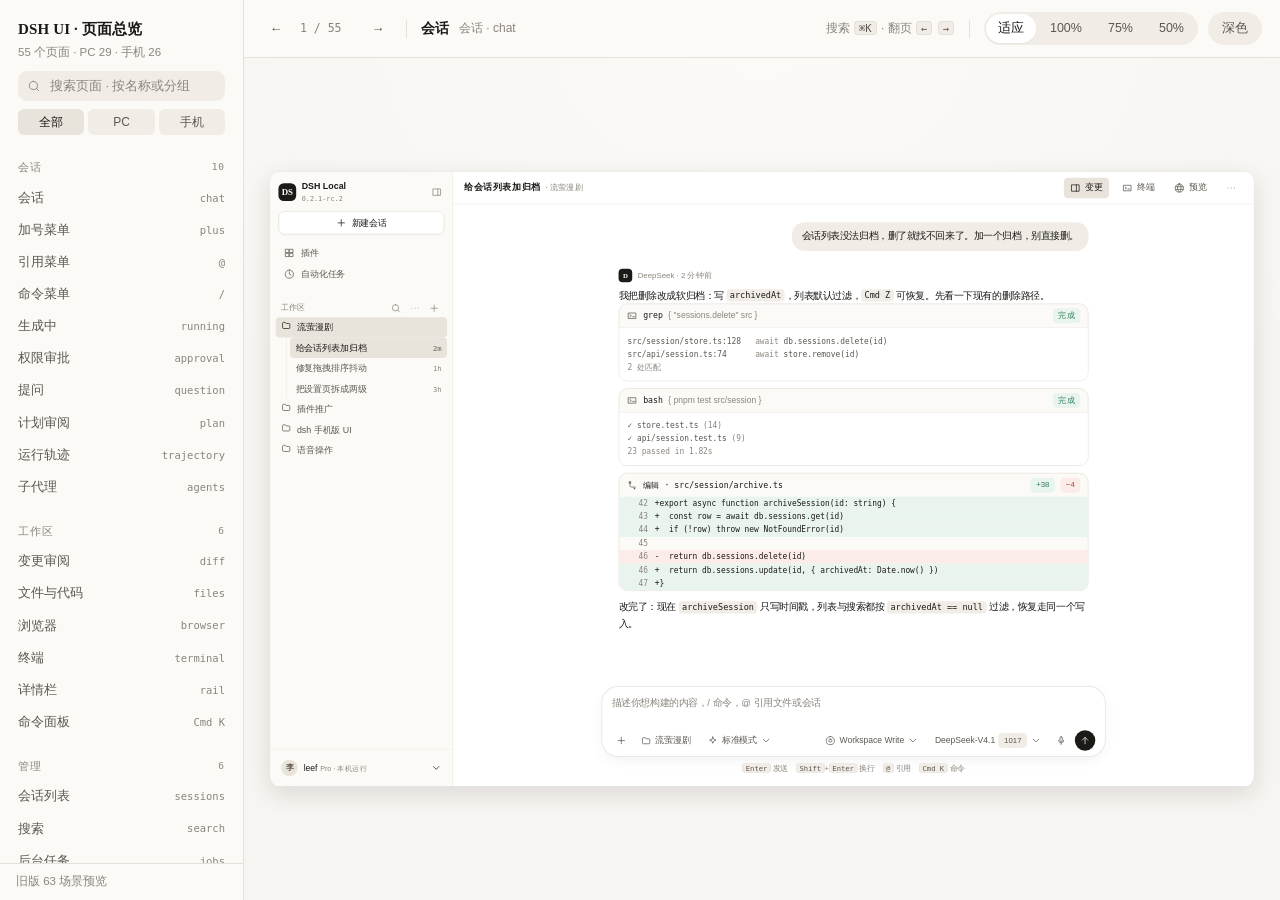
==== commit 31ac5033: "Make the catalogue the site root, with a real previewer around it Opening the Pages URL now lands on" ====
--- a/index.html
+++ b/index.html
@@ -1,28 +1,58 @@
 <!doctype html>
-<html lang="zh-CN"><head><meta charset="utf-8"><meta name="viewport" content="width=device-width,initial-scale=1"><title>DSH · 完整 UI 设计浏览</title>
-<style>
-*{box-sizing:border-box}body{margin:0;font:14px/1.6 -apple-system,BlinkMacSystemFont,"Segoe UI","PingFang SC","Microsoft YaHei",sans-serif;background:#e9e8e3;color:#25251f}button,input,select,textarea{font:inherit}button,a,input,select,textarea{outline-offset:3px}button{cursor:pointer}button:focus-visible,a:focus-visible{outline:2px solid #b96d4e}button:disabled{opacity:.45;cursor:not-allowed}button svg{pointer-events:none}svg{flex-shrink:0}.reviewbar{min-height:68px;background:#f8f8f5;border-bottom:1px solid #d8d9d1;display:flex;align-items:center;justify-content:space-between;padding:10px 22px;gap:14px;position:sticky;top:0;z-index:150}.review-title{display:flex;align-items:center;gap:12px}.review-title strong{font-size:15px;letter-spacing:-.3px}.review-title small{display:block;font-size:11px;color:#85877c}.review-tools{display:flex;gap:7px;align-items:center;flex-wrap:wrap}.review-tools button,.review-tools select,.catalog-button{min-height:38px;border:1px solid #d9dbd2;border-radius:9px;background:#fff;color:#383a32;padding:7px 12px}.review-tools .active{background:#2d3028;color:#fff;border-color:#2d3028}.review-tools label{font-size:12px;color:#76796d}.previewnote{padding:7px 20px;text-align:center;font-size:11px;color:#7c8073;letter-spacing:.2px}.canvas{padding:18px 24px 28px;overflow:auto;display:flex;justify-content:flex-start;align-items:flex-start;min-height:calc(100vh - 105px)}.device{--bg:#fbfaf7;--surface:#fff;--sidebar:#f1f0eb;--ink:#292a24;--muted:#88897e;--line:#e5e5dc;--subtle:#f4f4ee;--accent:#b86847;--accent-soft:#f5e7de;--green:#4e7355;--green-soft:#eaf0e7;position:relative;background:var(--bg);color:var(--ink);height:820px;min-height:560px;border:1px solid #d7d9d0;box-shadow:0 16px 70px #383d2310;border-radius:15px;overflow:hidden;margin:0 auto;flex-shrink:0;transition:width .2s}.device.dark{--bg:#1e1f1b;--surface:#272923;--sidebar:#191b17;--ink:#eeefe6;--muted:#9b9f92;--line:#3b3e34;--subtle:#2d3028;--accent:#dd9a75;--accent-soft:#403025;--green:#a4c397;--green-soft:#283629;border-color:#45493c}.device:not(.mobile){max-width:100%;min-width:970px}.product-layout{height:100%;display:grid;grid-template-columns:238px minmax(0,1fr);position:relative}.sidebar{background:var(--sidebar);border-right:1px solid var(--line);display:flex;flex-direction:column;min-width:0;padding:17px 12px 12px;overflow:auto;scrollbar-width:thin}.brand{display:flex;align-items:center;gap:10px;font-weight:650;font-size:17px;letter-spacing:-.5px;padding:4px 9px 22px}.brandmark{color:var(--accent);width:28px;height:28px;display:grid;place-items:center}.sidebar .new-chat{height:43px;display:flex;gap:10px;align-items:center;background:var(--surface);border:1px solid var(--line);border-radius:10px;padding:0 12px;color:var(--ink);box-shadow:0 1px 1px #171c1403}.sidebar-search{display:flex;align-items:center;gap:8px;padding:12px 10px;color:var(--muted);font-size:12px;cursor:pointer}.shortcut{margin-left:auto;font-size:10px;border:1px solid var(--line);border-radius:4px;padding:0 4px}.nav-link{display:flex;align-items:center;gap:10px;min-height:40px;padding:8px 10px;border:0;background:transparent;color:var(--ink);border-radius:8px;width:100%;text-align:left;font-size:13px;text-decoration:none}.nav-link:hover,.session-row:hover{background:var(--subtle)}.nav-link.selected{background:var(--line)}.nav-link .count{margin-left:auto;color:var(--muted);font-size:11px}.nav-section-label{color:var(--muted);font-size:10px;letter-spacing:1px;padding:22px 10px 8px;text-transform:uppercase;display:flex;align-items:center;gap:7px}.workspace-label{padding:7px 10px;color:var(--muted);font-size:11px;display:flex;align-items:center;gap:8px}.workspace-label small{margin-left:auto}.session-row{position:relative;display:flex;align-items:center;border-radius:8px;min-height:44px;margin:2px 0}.session-row.current{background:var(--surface);box-shadow:0 1px 2px #171c1405}.session-main{flex:1;min-width:0;border:0;background:transparent;color:var(--ink);text-align:left;padding:9px 10px 9px 17px;font-size:12px;line-height:1.5}.session-main .title{display:block;overflow:hidden;text-overflow:ellipsis;white-space:nowrap;max-width:170px}.session-main .meta{display:block;font-size:10px;color:var(--muted);margin-top:1px}.dot{width:6px;height:6px;display:inline-block;background:var(--green);border-radius:50%;margin-right:5px}.dot.waiting{background:#c78c4a}.row-tools{opacity:0;margin-right:3px}.session-row:hover .row-tools,.row-tools:focus-within{opacity:1}.sidebar-bottom{margin-top:auto;padding-top:22px}.sidebar-bottom .profile{border-top:1px solid var(--line);padding:15px 6px 0;margin-top:12px;display:flex;align-items:center;gap:9px;font-size:12px}.profile small{display:block;color:var(--muted);font-size:10px}.app-main{min-width:0;height:100%;display:flex;flex-direction:column;background:var(--bg);position:relative}.app-header{height:64px;min-height:64px;border-bottom:1px solid var(--line);display:flex;align-items:center;padding:0 25px;gap:10px}.app-header .header-title{font-weight:540;font-size:13px;min-width:0;white-space:nowrap;overflow:hidden;text-overflow:ellipsis}.header-subtitle{font-size:10px;color:var(--muted);font-weight:400;margin-top:2px}.header-actions{margin-left:auto;display:flex;gap:4px;align-items:center}.icon-btn{border:0;background:transparent;color:var(--muted);border-radius:8px;min-width:38px;min-height:38px;display:inline-grid;place-items:center;padding:7px}.icon-btn:hover{background:var(--subtle);color:var(--ink)}.phone-menu{display:none}.app-body{flex:1;min-height:0;overflow:auto;padding:35px clamp(24px,4vw,72px);scrollbar-width:thin;position:relative}.body-inner{max-width:930px;margin:0 auto}.app-body.chat-page .body-inner{max-width:780px}.page-heading{margin:0 0 24px}.page-heading h1,h1.page-heading{font-size:26px;line-height:1.3;font-weight:580;letter-spacing:-.9px;margin:0 0 10px}.page-heading h2{font-size:23px;font-weight:580;margin:0 0 8px;letter-spacing:-.7px}.page-heading p{font-size:12px;color:var(--muted);margin:7px 0}.subtle{color:var(--muted);font-size:12px}.stack{display:flex;flex-direction:column;gap:14px}.card{padding:20px 22px;border:1px solid var(--line);border-radius:13px;background:var(--surface);margin-bottom:16px;min-width:0}.card p{font-size:13px;line-height:1.85}.card h3,.card h4{margin:0 0 9px;font-size:14px;font-weight:600}.cardhead{display:flex;gap:12px;align-items:center;justify-content:space-between;margin-bottom:16px}.cardhead h3{margin:0}.list-row{display:flex;align-items:center;gap:13px;min-height:62px;padding:13px 2px;border-bottom:1px solid var(--line)}.list-row:last-child{border-bottom:0}.row-main{flex:1;min-width:0}.row-title{font-size:13px;font-weight:540;overflow-wrap:anywhere}.row-desc{font-size:11px;color:var(--muted);line-height:1.7;margin-top:3px}.badge,.pill{display:inline-flex;align-items:center;gap:5px;border:1px solid var(--line);background:var(--subtle);border-radius:6px;padding:2px 7px;font-size:10px;white-space:nowrap;font-weight:450}.badge.success,.badge.green{color:var(--green);background:var(--green-soft);border-color:transparent}.badge.warning,.badge.warn{color:var(--accent);background:var(--accent-soft);border-color:transparent}.pill{border-radius:20px;font-size:11px;padding:4px 10px}.btn{border:1px solid var(--line);background:var(--surface);color:var(--ink);padding:8px 13px;border-radius:8px;min-height:38px;font-size:12px;display:inline-flex;gap:7px;align-items:center;justify-content:center;text-decoration:none}.btn:hover{background:var(--subtle)}.btn.primary,.primary.btn{background:var(--ink);color:var(--bg);border-color:var(--ink)}.btn.danger{color:#b6654d}.btn.small{padding:5px 9px;min-height:31px;font-size:11px}.field{width:100%;padding:10px 12px;min-height:42px;background:var(--bg);color:var(--ink);border:1px solid var(--line);border-radius:8px}textarea.field{min-height:104px;resize:vertical}label{font-size:12px}label .field{margin-top:7px}.form-row{display:flex;align-items:center;justify-content:space-between;gap:20px;padding:14px 0;border-bottom:1px solid var(--line);min-width:0}.form-row:last-child{border:0}.form-row>div{min-width:0}.form-row select,.form-row input:not([type=checkbox]):not([type=radio]){max-width:230px}.field-grid{display:grid;grid-template-columns:1fr 1fr;gap:17px;margin:14px 0}.toggle{appearance:none;width:34px;height:20px;min-width:34px;border:0;border-radius:20px;background:var(--line);position:relative;cursor:pointer;transition:.18s}.toggle:after{content:"";position:absolute;left:3px;top:3px;width:14px;height:14px;background:#fff;border-radius:50%;transition:.18s}.toggle:checked{background:var(--green)}.toggle:checked:after{transform:translateX(14px)}input[type=checkbox]:not(.toggle),input[type=radio]{accent-color:var(--accent);width:16px;height:16px;vertical-align:middle;margin-right:8px}.code,pre{font:11px/1.9 ui-monospace,SFMono-Regular,Consolas,monospace;background:var(--subtle);padding:17px;border-radius:9px;overflow:auto;color:var(--ink);white-space:pre;tab-size:2}.code .plus,.diff-add{color:var(--green);background:var(--green-soft)}.code .minus,.diff-remove{color:#bd7b69;background:var(--accent-soft)}.progress{height:5px;background:var(--line);border-radius:8px;overflow:hidden;margin:12px 0}.progress>span,.progress>i{display:block;height:100%;background:var(--accent);border-radius:8px}.avatar{width:32px;height:32px;min-width:32px;border-radius:9px;background:var(--subtle);color:var(--ink);display:inline-grid;place-items:center;font-weight:600;font-size:11px}.metric-grid{display:grid;grid-template-columns:repeat(3,1fr);gap:13px;margin:18px 0}.metric-grid>div{border:1px solid var(--line);padding:18px;border-radius:10px;background:var(--surface)}.metric-grid strong{display:block;font-size:23px;line-height:1.3;font-weight:530;letter-spacing:-.7px}.metric-grid small{font-size:10px;color:var(--muted)}.empty-state{text-align:center;padding:60px 22px;color:var(--muted)}.empty-state h2,.empty-state h3{color:var(--ink);font-size:20px;font-weight:550}.divider{height:1px;background:var(--line);margin:20px 0}.table-wrap{overflow:auto;border:1px solid var(--line);border-radius:10px;margin:16px 0}table{border-collapse:collapse;width:100%;font-size:12px;white-space:nowrap}th{text-align:left;font-size:10px;font-weight:500;background:var(--subtle);color:var(--muted)}td,th{padding:12px 14px;border-bottom:1px solid var(--line)}tr:last-child td{border:0}.message{margin:0 0 28px;font-size:13px;line-height:1.95}.message.user{margin-left:15%;padding:15px 19px;background:var(--subtle);border-radius:16px 16px 4px 16px}.message.assistant{padding:4px 0}.prose p{margin:10px 0}.prose h2{font-size:18px;font-weight:600;margin-top:24px}.prose h3{font-size:15px}.prose li{margin:6px 0}.message blockquote{border-left:2px solid var(--accent);color:var(--muted);padding-left:14px;margin:18px 0}.message-actions{display:flex;gap:5px;margin-top:12px;color:var(--muted)}.tool-card{border:1px solid var(--line);border-radius:9px;overflow:hidden;margin:14px 0;background:var(--surface)}.tool-card summary{padding:11px 14px;cursor:pointer;font-size:11px}.tool-card pre{margin:0;border-radius:0;font-size:10px}.composer-wrap{padding:10px 28px 17px;flex-shrink:0}.composer{max-width:780px;margin:auto;border:1px solid var(--line);border-radius:17px;background:var(--surface);box-shadow:0 5px 20px #101b0c04;padding:13px 14px 9px}.composer textarea{width:100%;min-height:43px;max-height:150px;border:0;background:transparent;color:var(--ink);resize:vertical;font-size:13px;outline:0;padding:1px 6px}.composer-row{display:flex;gap:6px;align-items:center}.composer .pill{border:0;background:transparent;color:var(--muted);cursor:pointer}.send{border:0;background:var(--ink);color:var(--bg);border-radius:50%;width:33px;height:33px;margin-left:auto;display:grid;place-items:center}.composer-footnote{text-align:center;font-size:9px;color:var(--muted);margin:7px auto 0}.composer-locked{text-align:center;font-size:11px;color:var(--muted);padding:14px;border-top:1px solid var(--line)}.home-welcome{text-align:center;padding:60px 0 35px}.home-welcome h1{font-size:36px;letter-spacing:-1.6px;font-weight:500}.home-welcome .brandmark{margin:auto;width:50px;height:50px;font-size:40px}.home-welcome p{color:var(--muted)}.suggestions{display:flex;justify-content:center;gap:10px;flex-wrap:wrap;margin:24px 0}.suggestions .btn{border-radius:20px;background:transparent;font-size:11px}.file-tree{font:12px/2.15 ui-monospace,monospace}.file-tree .folder{color:var(--muted)}.terminal-screen{background:#171c18;color:#c7d6be;padding:22px;border-radius:11px;font:11px/2 ui-monospace,monospace;min-height:300px;overflow:auto}.terminal-screen .muted{color:#6f826b}.terminal-screen .accent{color:#b6ce8c}.split-grid{display:grid;grid-template-columns:minmax(0,1fr) minmax(0,1fr);gap:14px}.split-grid>*{min-width:0}.file-preview{background:var(--subtle);border-radius:10px;padding:24px;min-height:250px}.tabbar{display:flex;gap:5px;border-bottom:1px solid var(--line);padding-bottom:10px;margin-bottom:20px;overflow:auto;white-space:nowrap}.tabbar button{background:transparent;border:0;color:var(--muted);padding:8px 12px;border-radius:7px;font-size:12px}.tabbar .active{background:var(--subtle);color:var(--ink)}.status-state{margin:20px auto;max-width:650px;padding:20px;border:1px solid var(--line);border-radius:12px;background:var(--surface)}.status-state h3{margin:0 0 8px;font-weight:550;font-size:16px}.skeleton{height:12px;background:var(--line);border-radius:4px;margin:12px 0;animation:pulse 1.5s infinite}.skeleton:nth-child(2){width:80%}.skeleton:nth-child(3){width:60%}@keyframes pulse{50%{opacity:.4}}.device[data-state=readonly] .composer textarea{pointer-events:none;opacity:.5}.right-panel{display:none;width:320px;background:var(--surface);border-left:1px solid var(--line);min-height:0;overflow:auto}.device.panel-open .product-layout{grid-template-columns:238px minmax(250px,1fr) 320px}.device.panel-open .right-panel{display:block}.right-panel .panel-top{height:64px;display:flex;align-items:center;padding:0 14px;gap:6px;border-bottom:1px solid var(--line);font-size:12px}.right-panel .panel-top .icon-btn{margin-left:auto}.panel-tabs{display:flex;padding:10px;gap:5px}.panel-tabs .btn{flex:1;font-size:10px;padding:5px}.right-panel-content{padding:12px;font-size:12px}.right-panel-content .page-heading{display:none}.right-panel-content .card{padding:12px}.right-panel-content .split-grid,.right-panel-content .field-grid{grid-template-columns:1fr}.sidebar-scrim{display:none}.rowmenu{display:none;position:absolute;width:218px;background:var(--surface);border:1px solid var(--line);border-radius:11px;padding:5px;box-shadow:0 13px 45px #131c1026;z-index:100}.rowmenu.open{display:block}.rowmenu button{width:100%;min-height:40px;border:0;background:transparent;color:var(--ink);border-radius:7px;text-align:left;padding:8px 11px;font-size:12px;display:flex;align-items:center;gap:12px}.rowmenu button:hover{background:var(--subtle)}.rowmenu .danger{color:#b96e57}.rowmenu .divider{margin:4px 6px}.toast{position:absolute;bottom:26px;left:50%;transform:translateX(-50%);background:var(--ink);color:var(--bg);border-radius:10px;padding:10px 17px;max-width:90%;white-space:normal;z-index:130;box-shadow:0 5px 20px #1112;font-size:12px;display:none}.toast.open{display:block}.modal-layer{display:none;position:absolute;inset:0;background:#10170f44;align-items:center;justify-content:center;padding:18px;z-index:110}.modal-layer.open{display:flex}.modal{background:var(--surface);color:var(--ink);padding:24px;border-radius:15px;border:1px solid var(--line);width:420px;max-width:100%;box-shadow:0 15px 80px #0003}.modal h2{font-size:19px;margin:0 0 8px}.modal .buttons{display:flex;justify-content:flex-end;gap:8px;margin-top:20px}.phone-status{display:none}.catalog{display:none;position:fixed;inset:68px auto 0 0;width:325px;background:#f8f8f5;box-shadow:10px 0 35px #1111;z-index:145;padding:17px;overflow:auto}.catalog.open{display:block}.catalog input{width:100%;border:1px solid #d9dbd2;background:#fff;padding:10px 12px;border-radius:9px}.catalog header{display:flex;align-items:center;justify-content:space-between;margin-bottom:14px}.catalog small{font-size:11px;color:#929486}.catalog h3{font-size:10px;color:#8b8d80;letter-spacing:1px;text-transform:uppercase;margin:21px 8px 6px}.catalog button.page-link{width:100%;text-align:left;display:flex;gap:10px;align-items:center;padding:9px 10px;border:0;background:transparent;border-radius:7px;color:#3e4136;font-size:12px}.catalog button.page-link:hover,.catalog button.page-link.active{background:#e8ebdf}.catalog .number{color:#a1a58f;font-size:10px;min-width:22px}.catalog details{margin-top:25px;border-top:1px solid #ddd;padding-top:15px;font-size:11px}.catalog details a{display:block;color:#878b7d;padding:4px;text-decoration:none}.catalog details a:hover{color:#252c1c}.catalog-overlay{display:none;position:fixed;inset:68px 0 0;background:#20241822;z-index:140}.catalog-overlay.open{display:block}.caption{text-align:center;padding:10px 20px;font-size:11px;color:#84877a}.mobile{border:7px solid #34372f;border-radius:37px;height:844px;max-width:100%;}.mobile .phone-status{display:flex;align-items:center;justify-content:space-between;height:26px;padding:3px 20px 0;background:var(--bg);font-size:10px;font-weight:650}.mobile .product-layout{height:calc(100% - 26px);grid-template-columns:1fr!important}.mobile .sidebar{position:absolute;inset:0 auto 0 0;width:calc(100% - 43px);max-width:320px;z-index:80;transform:translateX(-105%);transition:transform .2s;padding-top:16px;box-shadow:8px 0 30px #1112}.mobile.drawer-open .sidebar{transform:translateX(0)}.mobile.drawer-open .sidebar-scrim{display:block;position:absolute;inset:0;background:#141d133b;z-index:75;border:0}.mobile .app-main{grid-column:1;grid-row:1}.mobile .phone-menu{display:inline-grid}.mobile .app-header{height:55px;min-height:55px;padding:0 10px;gap:5px}.mobile .header-title{max-width:210px;font-size:12px}.mobile .header-subtitle{font-size:9px}.mobile .header-actions .desktop-only{display:none}.mobile .app-body{padding:24px 20px}.mobile .app-body .page-heading h1,.mobile h1.page-heading{font-size:23px}.mobile .app-body h1{font-size:28px!important;line-height:1.3!important;letter-spacing:-1px!important}.mobile .field-grid,.mobile .split-grid{grid-template-columns:1fr}.mobile .metric-grid{gap:7px}.mobile .metric-grid>div{padding:12px 9px}.mobile .metric-grid strong{font-size:19px}.mobile .card{padding:17px}.mobile .form-row{gap:12px}.mobile .form-row select,.mobile .form-row input:not([type=checkbox]):not([type=radio]){max-width:145px}.mobile .row-tools{display:none!important}.mobile .session-main .title{max-width:230px}.mobile .session-row{min-height:48px}.mobile .icon-btn{min-width:44px;min-height:44px}.mobile .btn{min-height:44px}.mobile .btn.small{min-height:36px}.mobile .composer-wrap{padding:8px 12px 20px}.mobile .composer{border-radius:16px;padding:12px 10px 8px}.mobile .composer .pill{font-size:10px;padding:4px}.mobile .composer-footnote{font-size:8px}.mobile .home-welcome{padding:50px 0 20px}.mobile .home-welcome h1{font-size:28px}.mobile .suggestions{gap:7px}.mobile .suggestions .btn{font-size:10px;min-height:34px}.mobile .right-panel{position:absolute;inset:0;width:100%;z-index:85}.mobile.panel-open .right-panel{display:block}.mobile .rowmenu button{min-height:44px}.mobile .rowmenu{width:216px}.mobile .modal-layer{padding:20px}.mobile .modal{padding:22px}.mobile .message.user{margin-left:9%;font-size:12px}.mobile .message{font-size:12px}.mobile .terminal-screen{padding:14px;font-size:10px}.mobile .table-wrap{margin-left:0;margin-right:0}.mobile .home-indicator{position:absolute;bottom:5px;left:35%;right:35%;height:4px;border-radius:10px;background:var(--ink);opacity:.6;z-index:140;pointer-events:none}@media(max-width:650px){.reviewbar{padding:10px 12px;align-items:flex-start;flex-direction:column;gap:8px}.review-title strong{font-size:13px}.review-title small{font-size:10px}.review-tools{gap:5px;width:100%}.review-tools button,.review-tools select,.catalog-button{padding:6px 8px;min-height:34px;font-size:11px}.review-tools label{display:none}.previewnote{font-size:10px;padding:7px 10px}.canvas{padding:10px 5px 20px}.catalog,.catalog-overlay{top:113px}.device.mobile{height:800px}.caption{font-size:10px}}@media(prefers-reduced-motion:reduce){*{animation:none!important;transition:none!important}}
-</style></head><body>
-<header class="reviewbar"><div class="review-title"><button class="catalog-button" id="catalog-toggle">☷ 全部页面 <span id="page-count"></span></button><div><strong>DSH · 手机 / PC 完整设计预览</strong><small>交互原型 · 演示数据 · 待审查，非线上实现</small></div></div><div class="review-tools"><button id="prev-page" title="上一页">←</button><button id="next-page" title="下一页">→</button><button id="desktop-button" class="active">PC</button><button id="mobile-button">手机</button><label for="width-select">宽度</label><select id="width-select" aria-label="预览宽度"><option>1024</option><option selected>1440</option><option>1920</option><option>320</option><option>390</option><option>430</option></select><button id="theme-button">◐ 深色</button><select id="state-select" aria-label="页面状态"><option value="normal">正常状态</option><option value="loading">加载中</option><option value="empty">空状态</option><option value="error">失败 / 重试</option><option value="offline">连接中断</option><option value="readonly">只读 / 无权限</option></select></div></header>
-<div class="previewnote" id="overview-note"></div><div class="catalog-overlay" id="catalog-overlay"></div><aside class="catalog" id="catalog"><header><strong>全部功能与页面</strong><button class="catalog-button" id="catalog-close">关闭</button></header><input id="page-search" placeholder="搜索页面、功能或分类…" aria-label="搜索设计页面"><div id="catalog-pages"></div><details><summary>离线包与旧稿对照</summary><p>新版63页及旧稿对照位于离线包。旧稿未通过审查。</p><a href="https://suihuo-mj.oss-cn-hangzhou.aliyuncs.com/suihuo-mj/ui-preview/20261022-18c7a640-4febb2/DSH-UI-HTML-preview.zip">下载完整离线包</a><div id="legacy-pages"></div></details></aside>
-<main class="canvas"><div id="device" class="device" style="width:1440px"><div class="phone-status"><span>9:41</span><span>◉ ▰</span></div><div class="product-layout"><button class="sidebar-scrim" aria-label="关闭导航"></button><aside class="sidebar" id="sidebar"></aside><section class="app-main"><header class="app-header" id="app-header"></header><div class="app-body" id="app-body"><div class="body-inner" id="page-body"></div></div><div id="composer-area"></div></section><aside class="right-panel"><div class="panel-top"><strong>工作面板</strong><button class="icon-btn" data-action="close-panel" aria-label="关闭面板">×</button></div><div class="panel-tabs"><button class="btn" data-panel="files">文件</button><button class="btn" data-panel="terminal">终端</button><button class="btn" data-panel="deliverables">交付</button></div><div class="right-panel-content" id="right-panel-content"></div></aside></div><div class="rowmenu" id="row-menu"></div><div class="modal-layer" id="modal-layer"><div class="modal" id="modal" role="dialog" aria-modal="true"></div></div><div class="toast" id="toast" role="status"></div><div class="home-indicator"></div></div></main><footer class="caption" id="page-caption"></footer>
-<script id="page-data" type="application/json">{"pages":[{"id":"home","title":"开始新的探索","category":"会话","description":"工作区已连接的首页，直接输入、选择预设或从任务示例开始。","body":"\u003csection style=\"max-width:780px;margin:6vh auto\">\u003cdiv class=\"pill\">● 工作区 · northstar\u003c/div>\u003ch1 style=\"font-size:clamp(32px,5vw,54px);letter-spacing:-.045em;line-height:1.12;margin:26px 0 16px\">今天想把什么\u003cbr>变成现实？\u003c/h1>\u003cp class=\"subtle\">从一个问题、一段代码，或一个尚未成形的想法开始。\u003c/p>\u003cdiv class=\"composer\" style=\"margin:30px 0 20px\">\u003ctextarea class=\"field\" rows=\"3\" placeholder=\"描述你的目标，或输入 / 查看指令\" aria-label=\"新会话消息\">\u003c/textarea>\u003cdiv class=\"cardhead\">\u003cdiv>\u003cbutton class=\"btn\" data-route=\"attachments\" aria-label=\"添加附件\">＋\u003c/button> \u003cbutton class=\"btn\" data-route=\"models\">DeepSeek · 模型选择⌄\u003c/button>\u003c/div>\u003cbutton class=\"btn primary\" data-route=\"chat\">开始探索 ↑\u003c/button>\u003c/div>\u003c/div>\u003cdiv class=\"field-grid\">\u003cbutton class=\"card\" data-route=\"chat\" style=\"text-align:left\">\u003cspan class=\"badge\">构建\u003c/span>\u003ch3>把想法做成应用\u003c/h3>\u003cp class=\"subtle\">一起拆解需求，写下第一行代码。\u003c/p>\u003c/button>\u003cbutton class=\"card\" data-route=\"files\" style=\"text-align:left\">\u003cspan class=\"badge\">理解\u003c/span>\u003ch3>探索这个项目\u003c/h3>\u003cp class=\"subtle\">读懂结构，找出最值得改进的部分。\u003c/p>\u003c/button>\u003c/div>\u003cdiv class=\"cardhead\" style=\"margin-top:24px\">\u003cbutton class=\"btn\" data-route=\"directory\">⌂ 切换工作区\u003c/button>\u003cbutton class=\"btn\" data-route=\"presets\">默认 Agent ⌄\u003c/button>\u003c/div>\u003c/section>"},{"id":"chat","title":"会话 · 设计系统","category":"会话","description":"完整的消息阅读、代码展示、引用和回复入口。","body":"\u003cdiv class=\"cardhead\">\u003cdiv>\u003ch1 class=\"page-heading\">为 Northstar 建立设计系统\u003c/h1>\u003cspan class=\"subtle\">northstar / web · 最近编辑于 14:32\u003c/span>\u003c/div>\u003cbutton class=\"btn\" data-route=\"split\">打开资源面板 ↗\u003c/button>\u003c/div>\u003cdiv class=\"stack\" style=\"max-width:820px;margin:32px auto\">\u003carticle class=\"message user\">\u003cdiv class=\"avatar\">你\u003c/div>\u003cdiv class=\"prose\">\u003cp>把现有页面整理成统一的设计系统，先看看按钮和表单。\u003c/p>\u003cspan class=\"pill\">⌘ src/components\u003c/span>\u003c/div>\u003c/article>\u003carticle class=\"message assistant\">\u003cdiv class=\"avatar\">✳\u003c/div>\u003cdiv class=\"prose\">\u003cp>我检查了现有组件，建议先统一 \u003cstrong>层级、间距和交互状态\u003c/strong>。按钮保留三种强调程度，表单使用一致的标签与错误提示。\u003c/p>\u003cdiv class=\"tool-card\">\u003cdiv class=\"cardhead\">\u003cstrong>✓ 已阅读 6 个组件\u003c/strong>\u003cbutton class=\"btn\" data-route=\"tools\">查看过程\u003c/button>\u003c/div>\u003cp class=\"subtle\">Button · TextField · Select · Modal · Tabs · Toast\u003c/p>\u003c/div>\u003cpre class=\"code\">\u003ccode>&lt;Button variant=\"primary\"&gt;保存更改&lt;/Button&gt;\n&lt;TextField label=\"项目名称\" hint=\"便于团队识别\" /&gt;\u003c/code>\u003c/pre>\u003cp>下一步会先完善按钮的禁用、加载与键盘焦点，再将表单迁移到同一套规则。\u003c/p>\u003cdiv>\u003cbutton class=\"btn\" data-action=\"已复制这条回复\">复制\u003c/button> \u003cbutton class=\"btn\" data-route=\"feedback\">反馈\u003c/button> \u003cbutton class=\"btn\" data-action=\"打开分叉会话演示\">从这里分叉\u003c/button>\u003c/div>\u003c/div>\u003c/article>\u003cdiv class=\"composer\">\u003ctextarea class=\"field\" rows=\"2\" placeholder=\"继续追问，或输入 / 指令、@ 引用\">\u003c/textarea>\u003cdiv class=\"cardhead\">\u003cdiv>\u003cbutton class=\"btn\" data-route=\"attachments\">＋ 附件\u003c/button> \u003cbutton class=\"btn\" data-route=\"voice\">◉ 语音\u003c/button>\u003c/div>\u003cbutton class=\"btn primary\" data-route=\"running\">发送 ↑\u003c/button>\u003c/div>\u003c/div>\u003c/div>"},{"id":"running","title":"正在执行","category":"会话","description":"流式回复、工具活动、当前计划与排队消息同时可见。","body":"\u003cdiv class=\"cardhead\">\u003ch1 class=\"page-heading\">实现组件规范\u003c/h1>\u003cspan class=\"badge\">● 正在运行\u003c/span>\u003c/div>\u003carticle class=\"message user\">\u003cdiv class=\"avatar\">你\u003c/div>\u003cp>按这个方案实现，并检查现有调用是否兼容。\u003c/p>\u003c/article>\u003carticle class=\"message assistant\">\u003cdiv class=\"avatar\">✳\u003c/div>\u003cdiv class=\"prose\">\u003cdetails class=\"card\" open>\u003csummary>正在梳理组件依赖 · 12 秒\u003c/summary>\u003cp class=\"subtle\">先保留现有属性接口，再补齐视觉与键盘状态，避免影响调用方。\u003c/p>\u003c/details>\u003cdiv class=\"tool-card\">\u003cdiv class=\"cardhead\">\u003cstrong>⌘ 检索组件使用位置\u003c/strong>\u003cspan class=\"badge\">执行中\u003c/span>\u003c/div>\u003cpre class=\"code\">Button · 24 处调用\nTextField · 11 处调用\nModal · 正在检索…\u003c/pre>\u003c/div>\u003cp>按钮组件的公开属性可以保留。我正在把交互颜色映射到统一主题变量\u003cspan class=\"badge\">▍\u003c/span>\u003c/p>\u003c/div>\u003c/article>\u003cdiv class=\"card\">\u003cdiv class=\"cardhead\">\u003cstrong>本轮计划 · 2 / 4\u003c/strong>\u003cbutton class=\"btn\" data-route=\"plan-review\">展开\u003c/button>\u003c/div>\u003cp class=\"subtle\">✓ 检查现有实现　✓ 确认兼容范围\u003c/p>\u003cp>◉ 补齐组件状态　○ 运行针对性检查\u003c/p>\u003c/div>\u003cdiv class=\"composer\" style=\"margin-top:20px\">\u003ctextarea class=\"field\" rows=\"2\" placeholder=\"补充要求；运行时可排队或插话\">\u003c/textarea>\u003cdiv class=\"cardhead\">\u003cbutton class=\"btn\" data-route=\"queue\">队列 2\u003c/button>\u003cdiv>\u003cbutton class=\"btn\" data-action=\"消息已加入演示队列\">排队发送\u003c/button> \u003cbutton class=\"btn danger\" data-action=\"已停止当前演示轮次，队列保留\">■ 停止\u003c/button>\u003c/div>\u003c/div>\u003c/div>"},{"id":"approval","title":"等待你的授权","category":"交互","description":"清楚呈现即将执行的操作、目标和范围，由用户作出决定。","body":"\u003cdiv class=\"page-heading\">一个操作需要你的确认\u003c/div>\u003cp class=\"subtle\">会话仍保持打开。请检查下面的命令，再决定是否允许。\u003c/p>\u003cdiv class=\"card\" style=\"max-width:780px;margin:28px auto\">\u003cdiv class=\"cardhead\">\u003cspan class=\"badge\">待授权 · Shell\u003c/span>\u003cspan class=\"subtle\">当前会话\u003c/span>\u003c/div>\u003ch2>安装项目依赖\u003c/h2>\u003cp>Agent 请求运行以下命令，以便验证组件构建。\u003c/p>\u003cpre class=\"code\">\u003ccode>pnpm install --frozen-lockfile\u003c/code>\u003c/pre>\u003cdl class=\"stack\">\u003cdiv class=\"list-row\">\u003cdt class=\"row-main\">工作目录\u003c/dt>\u003cdd>\u003ccode>/workspace/northstar\u003c/code>\u003c/dd>\u003c/div>\u003cdiv class=\"list-row\">\u003cdt class=\"row-main\">预期操作\u003c/dt>\u003cdd>下载并安装依赖\u003c/dd>\u003c/div>\u003cdiv class=\"list-row\">\u003cdt class=\"row-main\">授权范围\u003c/dt>\u003cdd>仅本次操作\u003c/dd>\u003c/div>\u003c/dl>\u003cdiv class=\"divider\">\u003c/div>\u003cp class=\"subtle\">允许一次不会修改默认权限。拒绝后，Agent 会收到明确结果。\u003c/p>\u003cdiv class=\"cardhead\">\u003cbutton class=\"btn\" data-route=\"tools\">查看相关工具记录\u003c/button>\u003cdiv>\u003cbutton class=\"btn\" data-action=\"演示：已拒绝本次操作\">拒绝\u003c/button> \u003cbutton class=\"btn primary\" data-action=\"演示：仅允许本次操作\">允许一次\u003c/button>\u003c/div>\u003c/div>\u003c/div>\u003cdiv class=\"empty-state\">\u003cstrong>消息输入暂时等待授权结果\u003c/strong>\u003cp class=\"subtle\">此处不会自动选择，也不会将一次授权记成永久规则。\u003c/p>\u003c/div>"},{"id":"questions","title":"补充几个关键选择","category":"交互","description":"同一请求中的单选、多选和自由文本，完整保留未提交草稿。","body":"\u003cdiv class=\"cardhead\">\u003cdiv>\u003ch1 class=\"page-heading\">让实现更贴近你的预期\u003c/h1>\u003cp class=\"subtle\">共 3 个问题 · 提交后继续当前会话\u003c/p>\u003c/div>\u003cspan class=\"badge\">等待回答\u003c/span>\u003c/div>\u003cdiv class=\"stack\" style=\"max-width:760px;margin:24px auto\">\u003cfieldset class=\"card\">\u003clegend>01 · 优先支持哪种设备？\u003c/legend>\u003clabel class=\"list-row\">\u003cinput type=\"radio\" name=\"device\" checked> \u003cspan class=\"row-main\">\u003cstrong>手机优先\u003c/strong>\u003cspan class=\"row-desc\">先保证单手操作，再扩展桌面布局。\u003c/span>\u003c/span>\u003cspan class=\"badge\">推荐\u003c/span>\u003c/label>\u003clabel class=\"list-row\">\u003cinput type=\"radio\" name=\"device\"> \u003cspan>手机与桌面同时推进\u003c/span>\u003c/label>\u003c/fieldset>\u003cfieldset class=\"card\">\u003clegend>02 · 首批覆盖哪些状态？可多选\u003c/legend>\u003clabel class=\"list-row\">\u003cinput type=\"checkbox\" checked> 暗色主题\u003c/label>\u003clabel class=\"list-row\">\u003cinput type=\"checkbox\" checked> 加载与错误恢复\u003c/label>\u003clabel class=\"list-row\">\u003cinput type=\"checkbox\"> 复杂动画\u003c/label>\u003c/fieldset>\u003cdiv class=\"card\">\u003clabel class=\"form-row\">03 · 还有什么约束？\u003ctextarea class=\"field\" rows=\"3\" placeholder=\"例如：手机操作菜单仅长按打开\">手机端不保留三个操作图标，长按后在会话行附近显示小菜单。\u003c/textarea>\u003c/label>\u003c/div>\u003cdiv class=\"cardhead\">\u003cbutton class=\"btn\" data-action=\"回答草稿已保留，尚未提交\">稍后回答\u003c/button>\u003cbutton class=\"btn primary\" data-action=\"演示：已提交这组回答\">提交回答 →\u003c/button>\u003c/div>\u003c/div>"},{"id":"plan-review","title":"审阅实施计划","category":"交互","description":"在实施前核对步骤、验证范围与边界，提供明确的批准和修订入口。","body":"\u003cdiv class=\"cardhead\">\u003cdiv>\u003ch1 class=\"page-heading\">设计系统迁移计划\u003c/h1>\u003cp class=\"subtle\">计划审阅 · 需要你的决定\u003c/p>\u003c/div>\u003cspan class=\"pill\">4 个阶段\u003c/span>\u003c/div>\u003cdiv class=\"card prose\" style=\"max-width:820px;margin:24px auto\">\u003ch2>统一视觉，保留现有功能链路\u003c/h2>\u003cp>先从共享组件开始，逐步覆盖页面，避免一次性替换所有状态管理。\u003c/p>\u003col class=\"stack\">\u003cli>\u003cstrong>建立基础规范\u003c/strong>\u003cp class=\"subtle\">主题变量、文字层级、间距与焦点状态。\u003c/p>\u003c/li>\u003cli>\u003cstrong>重绘组件\u003c/strong>\u003cp class=\"subtle\">按钮、表单、菜单、弹窗及消息卡片。\u003c/p>\u003c/li>\u003cli>\u003cstrong>接入业务视图\u003c/strong>\u003cp class=\"subtle\">导航、聊天、设置与右侧资源面板。\u003c/p>\u003c/li>\u003cli>\u003cstrong>验证完整流程\u003c/strong>\u003cp class=\"subtle\">手机键盘、长按、提交失败恢复与桌面分栏。\u003c/p>\u003c/li>\u003c/ol>\u003cdiv class=\"divider\">\u003c/div>\u003ch3>验收依据\u003c/h3>\u003cp>每个可点击动作都应有真实能力来源；无能力时显示明确状态，不以静态截图代替功能验证。\u003c/p>\u003c/div>\u003cdiv class=\"card\">\u003clabel class=\"form-row\">需要调整的内容\u003ctextarea class=\"field\" rows=\"2\" placeholder=\"填写反馈后选择“修改计划”\">\u003c/textarea>\u003c/label>\u003cdiv class=\"cardhead\">\u003cbutton class=\"btn\" data-action=\"演示：计划反馈已交回修订\">修改计划\u003c/button>\u003cbutton class=\"btn primary\" data-action=\"演示：计划已批准\">批准并继续\u003c/button>\u003c/div>\u003c/div>"},{"id":"attachments","title":"附件与上传","category":"输入","description":"区分已就绪、上传中与失败附件，保留重试和移除入口。","body":"\u003ch1 class=\"page-heading\">把上下文一起带进来\u003c/h1>\u003cp class=\"subtle\">图片与文件按选择顺序排列。上传失败不会清空已经写好的消息。\u003c/p>\u003cdiv class=\"card\" style=\"border-style:dashed;text-align:center;padding:32px\">\u003cstrong>＋ 拖放文件到这里\u003c/strong>\u003cp class=\"subtle\">或选择本地文件；具体类型与大小限制由当前部署决定。\u003c/p>\u003cinput class=\"field\" type=\"file\" multiple aria-label=\"选择演示附件\">\u003c/div>\u003cdiv class=\"stack\" style=\"margin-top:20px\">\u003cdiv class=\"list-row card\">\u003cspan class=\"avatar\">▧\u003c/span>\u003cdiv class=\"row-main\">\u003cstrong class=\"row-title\">wireframe.png\u003c/strong>\u003cspan class=\"row-desc\">图片 · 248 KB\u003c/span>\u003c/div>\u003cspan class=\"badge\">✓ 已就绪\u003c/span>\u003cbutton class=\"btn\" data-route=\"preview-image\">预览\u003c/button>\u003cbutton class=\"btn\" data-action=\"演示：移除图片草稿\">移除\u003c/button>\u003c/div>\u003cdiv class=\"card\">\u003cdiv class=\"cardhead\">\u003cstrong>requirements.pdf\u003c/strong>\u003cspan class=\"badge\">上传中 · 64%\u003c/span>\u003c/div>\u003cprogress class=\"progress\" max=\"100\" value=\"64\">64%\u003c/progress>\u003cp class=\"subtle\">1.8 MB / 2.8 MB \u003cbutton class=\"btn\" data-action=\"演示：取消当前上传\">取消\u003c/button>\u003c/p>\u003c/div>\u003cdiv class=\"list-row card\">\u003cspan class=\"avatar\">!\u003c/span>\u003cdiv class=\"row-main\">\u003cstrong>research.csv\u003c/strong>\u003cspan class=\"row-desc\">上传失败 · 网络连接中断\u003c/span>\u003c/div>\u003cbutton class=\"btn primary\" data-action=\"演示：重新上传失败文件\">重试\u003c/button>\u003cbutton class=\"btn\" data-action=\"演示：移除失败附件\">移除\u003c/button>\u003c/div>\u003c/div>\u003cdiv class=\"composer\" style=\"margin-top:24px\">\u003ctextarea class=\"field\" rows=\"2\" placeholder=\"告诉我如何使用这些文件\">根据附件整理一份组件清单。\u003c/textarea>\u003cdiv class=\"cardhead\">\u003cspan class=\"subtle\">等待上传完成后可发送\u003c/span>\u003cbutton class=\"btn primary\" disabled>上传中…\u003c/button>\u003c/div>\u003c/div>"},{"id":"commands","title":"指令选择","category":"输入","description":"围绕正在输入的命令提供候选、说明和键盘提示。","body":"\u003ch1 class=\"page-heading\">指令，从输入处展开\u003c/h1>\u003cp class=\"subtle\">候选来自当前可用能力；选择命令后继续填写参数。\u003c/p>\u003cdiv style=\"max-width:740px;margin:35px auto\">\u003cdiv class=\"card\">\u003cinput class=\"field\" value=\"/\" aria-label=\"搜索指令\">\u003cdiv class=\"subtle\" style=\"margin:16px 0 8px\">常用指令\u003c/div>\u003cbutton class=\"list-row\" data-route=\"plan-review\" style=\"width:100%;text-align:left\">\u003cspan class=\"avatar\">≡\u003c/span>\u003cspan class=\"row-main\">\u003cstrong>/plan\u003c/strong>\u003cspan class=\"row-desc\">先整理方案，再开始实施\u003c/span>\u003c/span>\u003ckbd>↵\u003c/kbd>\u003c/button>\u003cbutton class=\"list-row\" data-route=\"models\" style=\"width:100%;text-align:left\">\u003cspan class=\"avatar\">◇\u003c/span>\u003cspan class=\"row-main\">\u003cstrong>/model\u003c/strong>\u003cspan class=\"row-desc\">选择当前会话使用的模型\u003c/span>\u003c/span>\u003c/button>\u003cbutton class=\"list-row\" data-route=\"skills\" style=\"width:100%;text-align:left\">\u003cspan class=\"avatar\">✳\u003c/span>\u003cspan class=\"row-main\">\u003cstrong>/skill\u003c/strong>\u003cspan class=\"row-desc\">按需加载可用技能\u003c/span>\u003c/span>\u003c/button>\u003cdiv class=\"divider\">\u003c/div>\u003cspan class=\"subtle\">↑ ↓ 选择　↵ 应用　Esc 关闭\u003c/span>\u003c/div>\u003cdiv class=\"composer\" style=\"margin-top:16px\">\u003cspan class=\"pill\">/plan ×\u003c/span>\u003ctextarea class=\"field\" rows=\"2\" placeholder=\"描述你希望规划的目标\">\u003c/textarea>\u003cdiv class=\"cardhead\">\u003cspan class=\"subtle\">命令模式 · 参数尚未提交\u003c/span>\u003cbutton class=\"btn primary\" data-action=\"演示：提交计划命令\">执行命令 ↑\u003c/button>\u003c/div>\u003c/div>\u003c/div>"},{"id":"references","title":"引用文件与会话","category":"输入","description":"在输入中插入结构化引用，保留来源、路径和候选类型。","body":"\u003ch1 class=\"page-heading\">让讨论有据可依\u003c/h1>\u003cp class=\"subtle\">输入 @ 搜索文件或会话。引用卡片与普通文字共同组成草稿。\u003c/p>\u003cdiv class=\"card\" style=\"max-width:760px;margin:26px auto\">\u003cinput class=\"field\" value=\"@button\" aria-label=\"搜索引用\">\u003cdiv class=\"cardhead\" style=\"margin-top:18px\">\u003cstrong>文件\u003c/strong>\u003cspan class=\"badge\">当前工作区\u003c/span>\u003c/div>\u003cbutton class=\"list-row\" data-action=\"演示：插入Button文件引用\" style=\"width:100%;text-align:left\">\u003cspan class=\"avatar\">⌘\u003c/span>\u003cspan class=\"row-main\">\u003cstrong>Button.tsx\u003c/strong>\u003cspan class=\"row-desc\">src/components/Button.tsx\u003c/span>\u003c/span>\u003ckbd>↵\u003c/kbd>\u003c/button>\u003cbutton class=\"list-row\" data-action=\"演示：插入按钮样式引用\" style=\"width:100%;text-align:left\">\u003cspan class=\"avatar\">#\u003c/span>\u003cspan class=\"row-main\">\u003cstrong>Button.module.css\u003c/strong>\u003cspan class=\"row-desc\">src/components/Button.module.css\u003c/span>\u003c/span>\u003c/button>\u003cdiv class=\"divider\">\u003c/div>\u003cstrong>会话\u003c/strong>\u003cbutton class=\"list-row\" data-action=\"演示：插入会话引用\" style=\"width:100%;text-align:left\">\u003cspan class=\"avatar\">◌\u003c/span>\u003cspan class=\"row-main\">\u003cstrong>按钮交互规范\u003c/strong>\u003cspan class=\"row-desc\">northstar · 昨天\u003c/span>\u003c/span>\u003c/button>\u003c/div>\u003cdiv class=\"composer\">\u003cp>请检查 \u003cbutton class=\"pill\" data-route=\"preview-document\">⌘ Button.tsx\u003c/button>，并参考 \u003cbutton class=\"pill\" data-route=\"chat\">◌ 按钮交互规范\u003c/button>。\u003c/p>\u003cdiv class=\"cardhead\">\u003cspan class=\"subtle\">引用保持独立，可预览或移除\u003c/span>\u003cbutton class=\"btn primary\" data-action=\"演示：发送包含引用的消息\">发送 ↑\u003c/button>\u003c/div>\u003c/div>"},{"id":"queue","title":"待处理消息","category":"运行","description":"区分发送中回显与已进入队列的消息，提供编辑、移除和插话。","body":"\u003cdiv class=\"cardhead\">\u003cdiv>\u003ch1 class=\"page-heading\">接下来处理\u003c/h1>\u003cp class=\"subtle\">当前轮次继续运行，队列消息会依次开始。\u003c/p>\u003c/div>\u003cspan class=\"badge\">2 条待处理\u003c/span>\u003c/div>\u003cdiv class=\"stack\" style=\"margin-top:24px\">\u003cdiv class=\"card\">\u003cdiv class=\"cardhead\">\u003cspan class=\"pill\">01 · 已排队\u003c/span>\u003cspan class=\"subtle\">14:34\u003c/span>\u003c/div>\u003cp>按钮完成后，把输入框的错误状态也补上。\u003c/p>\u003cdiv>\u003cbutton class=\"btn\" data-action=\"演示：进入队列消息编辑\">编辑\u003c/button> \u003cbutton class=\"btn\" data-action=\"演示：移除此条队列消息\">移除\u003c/button> \u003cbutton class=\"btn primary\" data-action=\"演示：将此条消息插入当前轮次\">现在插话 ↗\u003c/button>\u003c/div>\u003c/div>\u003cdiv class=\"card\">\u003cdiv class=\"cardhead\">\u003cspan class=\"pill\">02 · 正在编辑\u003c/span>\u003cspan class=\"subtle\">尚未保存\u003c/span>\u003c/div>\u003ctextarea class=\"field\" rows=\"2\">最后补一份手机端交互验收清单。\u003c/textarea>\u003cdiv class=\"cardhead\" style=\"margin-top:12px\">\u003cbutton class=\"btn\" data-action=\"演示：取消编辑并保留原消息\">取消\u003c/button>\u003cbutton class=\"btn primary\" data-action=\"演示：保存队列消息编辑\">保存更改\u003c/button>\u003c/div>\u003c/div>\u003cdiv class=\"card\" style=\"opacity:.65\">\u003cspan class=\"badge\">发送中…\u003c/span>\u003cp>请保留暗色模式。\u003c/p>\u003cp class=\"subtle\">等待 Host 队列记录到达后，才启用编辑与插话。\u003c/p>\u003cbutton class=\"btn\" disabled>编辑\u003c/button> \u003cbutton class=\"btn\" disabled>移除\u003c/button>\u003c/div>\u003c/div>"},{"id":"tools","title":"工具调用详情","category":"运行","description":"命令、输入输出、状态和相关文件在一张可展开记录中。","body":"\u003cdiv class=\"cardhead\">\u003cdiv>\u003ch1 class=\"page-heading\">工具执行记录\u003c/h1>\u003cp class=\"subtle\">本轮 4 次调用 · 演示数据\u003c/p>\u003c/div>\u003cbutton class=\"btn\" data-route=\"trajectory\">查看轨迹\u003c/button>\u003c/div>\u003cdetails class=\"tool-card\" open>\u003csummary>\u003cstrong>✓ Shell · 验证组件\u003c/strong> \u003cspan class=\"subtle\">1.2 秒\u003c/span>\u003c/summary>\u003cdiv class=\"cardhead\" style=\"margin:16px 0\">\u003cspan class=\"pill\">工作目录 /workspace/northstar\u003c/span>\u003cspan class=\"badge\">退出码 0\u003c/span>\u003c/div>\u003cpre class=\"code\">\u003ccode>$ pnpm test -- Button\n\nPASS  src/components/Button.test.tsx\n  ✓ renders all variants\n  ✓ preserves focus on keyboard activation\n  ✓ disables action while loading\n\nTests: 3 passed, 3 total\u003c/code>\u003c/pre>\u003cbutton class=\"btn\" data-action=\"演示：复制工具输出\">复制输出\u003c/button>\u003c/details>\u003cdetails class=\"tool-card\">\u003csummary>✓ 读取 · Button.tsx \u003cspan class=\"subtle\">124 行\u003c/span>\u003c/summary>\u003cpre class=\"code\">src/components/Button.tsx\n读取范围 1–124\u003c/pre>\u003cbutton class=\"btn\" data-route=\"preview-document\">打开文件\u003c/button>\u003c/details>\u003cdetails class=\"tool-card\">\u003csummary>✓ 修改 · Button.module.css \u003cspan class=\"subtle\">+18 −6\u003c/span>\u003c/summary>\u003cbutton class=\"btn\" data-route=\"diff\">查看变更\u003c/button>\u003c/details>\u003cdetails class=\"tool-card\">\u003csummary>! 网络检索 · 暂时失败\u003c/summary>\u003cp>外部服务未响应。失败记录保留在当前轮次中。\u003c/p>\u003cbutton class=\"btn\" data-action=\"演示：展开工具失败详情\">错误详情\u003c/button>\u003c/details>"},{"id":"workflow","title":"工作流执行","category":"运行","description":"以阶段和成员展示工作流状态，并可进入关联会话。","body":"\u003cdiv class=\"cardhead\">\u003cdiv>\u003ch1 class=\"page-heading\">组件审查工作流\u003c/h1>\u003cp class=\"subtle\">workflow-run · 本轮执行记录\u003c/p>\u003c/div>\u003cspan class=\"badge\">● 运行中\u003c/span>\u003c/div>\u003cdiv class=\"card\">\u003cdiv class=\"cardhead\">\u003cstrong>已完成 2 / 3 个阶段\u003c/strong>\u003cspan class=\"subtle\">演示执行\u003c/span>\u003c/div>\u003cprogress class=\"progress\" max=\"3\" value=\"2\">2/3\u003c/progress>\u003c/div>\u003cdiv class=\"stack\" style=\"margin-top:20px\">\u003cdiv class=\"card\">\u003cspan class=\"badge\">✓ 阶段一\u003c/span>\u003ch3>盘点组件\u003c/h3>\u003cdiv class=\"list-row\">\u003cspan class=\"avatar\">A\u003c/span>\u003cspan class=\"row-main\">组件目录分析\u003cspan class=\"row-desc\">完成 · 已识别共享入口\u003c/span>\u003c/span>\u003cbutton class=\"btn\" data-route=\"subagents\">查看会话 ↗\u003c/button>\u003c/div>\u003c/div>\u003cdiv class=\"card\">\u003cspan class=\"badge\">✓ 阶段二\u003c/span>\u003ch3>检查一致性\u003c/h3>\u003cp class=\"subtle\">成员已完成按钮、表单与弹层的独立检查。\u003c/p>\u003c/div>\u003cdiv class=\"card\">\u003cspan class=\"badge\">◉ 阶段三\u003c/span>\u003ch3>汇总修改建议\u003c/h3>\u003cdiv class=\"list-row\">\u003cspan class=\"avatar\">B\u003c/span>\u003cspan class=\"row-main\">审查汇总\u003cspan class=\"row-desc\">正在生成结论\u003c/span>\u003c/span>\u003cbutton class=\"btn\" data-route=\"chat\">打开关联会话\u003c/button>\u003c/div>\u003c/div>\u003c/div>\u003cp class=\"subtle\">这里呈现运行、阶段与成员状态；详细结果在各自会话中查看。\u003c/p>"},{"id":"skills","title":"技能与预设","category":"运行","description":"按需发现技能、查看用途，并区分能力说明与实际加载。","body":"\u003cdiv class=\"cardhead\">\u003cdiv>\u003ch1 class=\"page-heading\">让合适的能力参与\u003c/h1>\u003cp class=\"subtle\">按任务加载技能，避免把全部说明塞进每次会话。\u003c/p>\u003c/div>\u003cbutton class=\"btn\" data-route=\"plugins\">管理能力\u003c/button>\u003c/div>\u003cinput class=\"field\" type=\"search\" placeholder=\"搜索技能名称或用途\">\u003cdiv class=\"stack\" style=\"margin-top:20px\">\u003carticle class=\"card\">\u003cdiv class=\"cardhead\">\u003cspan class=\"pill\">开发\u003c/span>\u003cspan class=\"badge\">本会话已加载\u003c/span>\u003c/div>\u003ch3>Cordis 插件开发\u003c/h3>\u003cp class=\"subtle\">检查公开契约，选择可维护的扩展入口，连接服务并验证用户操作。\u003c/p>\u003cbutton class=\"btn\" data-route=\"preview-document\">查看技能说明 ↗\u003c/button>\u003c/article>\u003carticle class=\"card\">\u003cspan class=\"pill\">创作\u003c/span>\u003ch3>图片与视频提示词\u003c/h3>\u003cp class=\"subtle\">按项目来源组织画面、动作、参考职责，并在生成前完成审查。\u003c/p>\u003cbutton class=\"btn\" data-action=\"演示：将技能需求加入草稿\">在会话中使用\u003c/button>\u003c/article>\u003c/div>\u003cdiv class=\"card\" style=\"margin-top:24px\">\u003cdiv class=\"cardhead\">\u003cdiv>\u003cstrong>当前 Agent 预设\u003c/strong>\u003cp class=\"subtle\">通用开发 · 当前配置说明\u003c/p>\u003c/div>\u003cbutton class=\"btn\" data-action=\"演示：打开预设选择\">选择预设 ⌄\u003c/button>\u003c/div>\u003cpre class=\"code\">name: general-development\ndescription: 理解项目、实施修改并验证结果\u003c/pre>\u003cp class=\"subtle\">配置查看为只读；创建或更新通过专门流程完成。\u003c/p>\u003c/div>"},{"id":"subagents","title":"子代理会话","category":"运行","description":"显示来源关系和独立状态，保留进入子会话与返回主会话入口。","body":"\u003cdiv class=\"cardhead\">\u003cdiv>\u003ch1 class=\"page-heading\">共同推进这个任务\u003c/h1>\u003cp class=\"subtle\">主会话 / 设计系统迁移\u003c/p>\u003c/div>\u003cbutton class=\"btn\" data-route=\"chat\">返回主会话\u003c/button>\u003c/div>\u003cdiv class=\"field-grid\" style=\"margin-top:24px\">\u003cdiv class=\"card\">\u003cdiv class=\"cardhead\">\u003cspan class=\"avatar\">A\u003c/span>\u003cspan class=\"badge\">● 工作中\u003c/span>\u003c/div>\u003ch3>组件分析\u003c/h3>\u003cp>核对按钮与输入组件的现有行为。\u003c/p>\u003cp class=\"subtle\">父会话：设计系统迁移\u003c/p>\u003cbutton class=\"btn primary\" data-action=\"演示：打开组件分析子会话\">打开子会话 ↗\u003c/button>\u003c/div>\u003cdiv class=\"card\">\u003cdiv class=\"cardhead\">\u003cspan class=\"avatar\">B\u003c/span>\u003cspan class=\"badge\">空闲\u003c/span>\u003c/div>\u003ch3>交互检查\u003c/h3>\u003cp>检查手机键盘与弹窗焦点处理。\u003c/p>\u003cp class=\"subtle\">空闲表示当前未执行，不直接等同任务成功。\u003c/p>\u003cbutton class=\"btn\" data-action=\"演示：查看交互检查会话\">查看会话 ↗\u003c/button>\u003c/div>\u003c/div>\u003cdiv class=\"card\" style=\"margin-top:24px\">\u003cdiv class=\"cardhead\">\u003cstrong>组件分析 · 子会话预览\u003c/strong>\u003cspan class=\"pill\">只读\u003c/span>\u003c/div>\u003carticle class=\"message assistant\">\u003cspan class=\"avatar\">✳\u003c/span>\u003cdiv class=\"prose\">\u003cp>按钮与菜单使用了两套间距。我正在确认键盘与触控的最小点击区域。\u003c/p>\u003cspan class=\"subtle\">活动与消息属于这个子会话。\u003c/span>\u003c/div>\u003c/article>\u003c/div>"},{"id":"trajectory","title":"执行轨迹","category":"运行","description":"按时间浏览事件与模型、工具交互，保持原始记录的可检查性。","body":"\u003cdiv class=\"cardhead\">\u003ch1 class=\"page-heading\">执行轨迹\u003c/h1>\u003cdiv>\u003cbutton class=\"btn\" data-route=\"chat\">聊天\u003c/button> \u003cspan class=\"pill\">轨迹\u003c/span>\u003c/div>\u003c/div>\u003cdiv class=\"cardhead\" style=\"margin:20px 0\">\u003cinput class=\"field\" type=\"search\" placeholder=\"搜索当前可见轨迹\">\u003cselect class=\"field\" aria-label=\"事件类型\">\u003coption>全部事件\u003c/option>\u003coption>模型请求\u003c/option>\u003coption>工具调用\u003c/option>\u003coption>错误\u003c/option>\u003c/select>\u003c/div>\u003cdiv class=\"table-wrap card\">\u003ctable>\u003cthead>\u003ctr>\u003cth>时间\u003c/th>\u003cth>事件\u003c/th>\u003cth>说明\u003c/th>\u003cth>\u003c/th>\u003c/tr>\u003c/thead>\u003ctbody>\u003ctr>\u003ctd>14:32:08\u003c/td>\u003ctd>\u003cspan class=\"badge\">用户\u003c/span>\u003c/td>\u003ctd>整理按钮和表单规范\u003c/td>\u003ctd>\u003cbutton class=\"btn\" data-action=\"演示：展开原始用户事件\">展开\u003c/button>\u003c/td>\u003c/tr>\u003ctr>\u003ctd>14:32:09\u003c/td>\u003ctd>\u003cspan class=\"badge\">模型请求\u003c/span>\u003c/td>\u003ctd>构建请求上下文\u003c/td>\u003ctd>\u003cbutton class=\"btn\" data-action=\"演示：打开模型请求检查器\">检查\u003c/button>\u003c/td>\u003c/tr>\u003ctr>\u003ctd>14:32:11\u003c/td>\u003ctd>\u003cspan class=\"badge\">工具\u003c/span>\u003c/td>\u003ctd>读取 Button.tsx\u003c/td>\u003ctd>\u003cbutton class=\"btn\" data-route=\"tools\">详情\u003c/button>\u003c/td>\u003c/tr>\u003ctr>\u003ctd>14:32:13\u003c/td>\u003ctd>\u003cspan class=\"badge\">助手\u003c/span>\u003c/td>\u003ctd>生成组件整理建议\u003c/td>\u003ctd>\u003cbutton class=\"btn\" data-action=\"演示：展开原始助手事件\">展开\u003c/button>\u003c/td>\u003c/tr>\u003c/tbody>\u003c/table>\u003c/div>\u003cdetails class=\"card\" open style=\"margin-top:20px\">\u003csummary>模型请求 · 可检查内容\u003c/summary>\u003cpre class=\"code\">system     项目说明与工具定义\nuser       整理按钮和表单规范\ntool       Button.tsx 内容\nassistant  建议与后续步骤\u003c/pre>\u003cp class=\"subtle\">此处为界面演示摘要，不代表真实请求日志。\u003c/p>\u003c/details>\u003cbutton class=\"btn\" data-action=\"演示：加载更早的轨迹\">加载更早记录\u003c/button>"},{"id":"files","title":"工作区文件","category":"资源","description":"目录浏览与文件预览，长路径保留完整信息。","body":"\u003cdiv class=\"cardhead\">\u003cdiv>\u003ch1 class=\"page-heading\">工作区资源\u003c/h1>\u003cp class=\"subtle\">/workspace/northstar\u003c/p>\u003c/div>\u003cbutton class=\"btn\" data-action=\"演示：刷新文件列表\">↻ 刷新\u003c/button>\u003c/div>\u003cdiv class=\"field-grid\" style=\"grid-template-columns:minmax(190px,1fr) minmax(220px,2fr);margin-top:24px\">\u003caside class=\"card\">\u003cdiv class=\"list-row\">\u003cstrong>▾ northstar\u003c/strong>\u003c/div>\u003cdetails open>\u003csummary class=\"list-row\">▾ src\u003c/summary>\u003cdiv style=\"padding-left:16px\">\u003cdetails open>\u003csummary class=\"list-row\">▾ components\u003c/summary>\u003cbutton class=\"list-row btn\" data-route=\"preview-document\">⌘ Button.tsx\u003c/button>\u003cbutton class=\"list-row btn\" data-route=\"diff\"># Button.module.css\u003c/button>\u003c/details>\u003cdiv class=\"list-row\">▸ pages\u003c/div>\u003c/div>\u003c/details>\u003cbutton class=\"list-row btn\" data-route=\"preview-document\">≡ README.md\u003c/button>\u003cbutton class=\"list-row btn\" data-route=\"preview-image\">▧ wireframe.png\u003c/button>\u003cdiv class=\"list-row\">⌘ package.json\u003c/div>\u003c/aside>\u003csection class=\"card\">\u003cdiv class=\"cardhead\">\u003cstrong>components\u003c/strong>\u003cspan class=\"subtle\">3 项\u003c/span>\u003c/div>\u003cbutton class=\"list-row\" data-route=\"preview-document\" style=\"width:100%;text-align:left\">\u003cspan class=\"avatar\">TS\u003c/span>\u003cspan class=\"row-main\">\u003cstrong>Button.tsx\u003c/strong>\u003cspan class=\"row-desc\">TypeScript React · 3.2 KB\u003c/span>\u003c/span>\u003cspan>↗\u003c/span>\u003c/button>\u003cbutton class=\"list-row\" data-route=\"diff\" style=\"width:100%;text-align:left\">\u003cspan class=\"avatar\">#\u003c/span>\u003cspan class=\"row-main\">\u003cstrong>Button.module.css\u003c/strong>\u003cspan class=\"row-desc\">样式 · 1.8 KB\u003c/span>\u003c/span>\u003cspan class=\"badge\">已变更\u003c/span>\u003c/button>\u003cdiv class=\"list-row\">\u003cspan class=\"avatar\">TS\u003c/span>\u003cspan class=\"row-main\">\u003cstrong>TextField.tsx\u003c/strong>\u003cspan class=\"row-desc\">TypeScript React · 4.1 KB\u003c/span>\u003c/span>\u003c/div>\u003cp class=\"subtle\">文件树负责浏览；文件的编辑与更改审阅通过各自入口完成。\u003c/p>\u003c/section>\u003c/div>"},{"id":"preview-document","title":"文档预览","category":"资源","description":"文档与代码的阅读界面，提供行定位和预览类型切换演示。","body":"\u003cdiv class=\"cardhead\">\u003cdiv>\u003ch1 class=\"page-heading\">Button.tsx\u003c/h1>\u003cp class=\"subtle\">src / components / Button.tsx\u003c/p>\u003c/div>\u003cdiv>\u003cbutton class=\"btn\" data-action=\"演示：复制文件路径\">复制路径\u003c/button> \u003cbutton class=\"btn\" data-route=\"split\">停靠到右侧 ↗\u003c/button>\u003c/div>\u003c/div>\u003cdiv class=\"cardhead\" style=\"margin:20px 0\">\u003cspan class=\"pill\">TypeScript React · 只读\u003c/span>\u003clabel class=\"form-row\">跳至行 \u003cinput class=\"field\" type=\"number\" min=\"1\" value=\"12\" aria-label=\"跳转行号\">\u003c/label>\u003c/div>\u003cpre class=\"code\" style=\"line-height:1.9;padding:24px\">\u003ccode>\u003cspan class=\"subtle\"> 1\u003c/span>  import type { ReactNode } from 'react'\n\u003cspan class=\"subtle\"> 2\u003c/span>  import css from './Button.module.css'\n\u003cspan class=\"subtle\"> 3\u003c/span>\n\u003cspan class=\"subtle\"> 4\u003c/span>  interface ButtonProps {\n\u003cspan class=\"subtle\"> 5\u003c/span>    children: ReactNode\n\u003cspan class=\"subtle\"> 6\u003c/span>    variant?: 'primary' | 'secondary'\n\u003cspan class=\"subtle\"> 7\u003c/span>    disabled?: boolean\n\u003cspan class=\"subtle\"> 8\u003c/span>  }\n\u003cspan class=\"subtle\"> 9\u003c/span>\n\u003cspan class=\"subtle\">10\u003c/span>  export function Button({\n\u003cspan class=\"subtle\">11\u003c/span>    children, variant = 'secondary', disabled,\n\u003cspan class=\"subtle\">12\u003c/span>  }: ButtonProps) {\n\u003cspan class=\"subtle\">13\u003c/span>    return (\n\u003cspan class=\"subtle\">14\u003c/span>      &lt;button className={css[variant]} disabled={disabled}&gt;\n\u003cspan class=\"subtle\">15\u003c/span>        {children}\n\u003cspan class=\"subtle\">16\u003c/span>      &lt;/button&gt;\n\u003cspan class=\"subtle\">17\u003c/span>    )\n\u003cspan class=\"subtle\">18\u003c/span>  }\u003c/code>\u003c/pre>\u003cp class=\"subtle\">文档预览不等于在线编辑器。无法预览时展示文件信息与可用打开方式。\u003c/p>"},{"id":"preview-image","title":"图片预览","category":"资源","description":"居中的图片画布、尺寸信息和返回附件入口。","body":"\u003cdiv class=\"cardhead\">\u003cdiv>\u003ch1 class=\"page-heading\">wireframe.png\u003c/h1>\u003cp class=\"subtle\">图片预览 · 演示画布\u003c/p>\u003c/div>\u003cbutton class=\"btn\" data-route=\"attachments\">返回附件\u003c/button>\u003c/div>\u003cdiv class=\"card\" style=\"min-height:400px;display:grid;place-items:center;background:repeating-conic-gradient(#e6e8ed 0% 25%,#f4f5f8 0% 50%) 0/24px 24px;margin:24px 0\">\u003cdiv style=\"width:75%;max-width:520px;padding:28px;background:#fff;color:#182333;border-radius:18px;box-shadow:0 15px 50px #17233322\">\u003cdiv style=\"display:flex;gap:7px\">\u003ci style=\"width:8px;height:8px;border-radius:50%;background:#b9c0cc\">\u003c/i>\u003ci style=\"width:8px;height:8px;border-radius:50%;background:#b9c0cc\">\u003c/i>\u003ci style=\"width:8px;height:8px;border-radius:50%;background:#b9c0cc\">\u003c/i>\u003c/div>\u003cdiv style=\"display:grid;grid-template-columns:1fr 3fr;gap:18px;margin-top:24px\">\u003cdiv style=\"background:#f0f2f6;border-radius:8px;padding:14px\">≡\u003cbr>\u003cbr>⌂\u003cbr>\u003cbr>◌\u003cbr>\u003cbr>⌘\u003c/div>\u003cdiv>\u003cdiv style=\"height:12px;width:70%;background:#ccd5e3;border-radius:6px\">\u003c/div>\u003cdiv style=\"height:65px;margin-top:16px;background:#eef2fa;border-radius:8px\">\u003c/div>\u003cdiv style=\"height:80px;margin-top:16px;border:1px solid #e5e9f0;border-radius:8px\">\u003c/div>\u003cdiv style=\"height:30px;margin-top:18px;background:#5c6af1;border-radius:8px\">\u003c/div>\u003c/div>\u003c/div>\u003c/div>\u003c/div>\u003cdiv class=\"cardhead\">\u003cspan class=\"subtle\">1200 × 800 · PNG · 248 KB\u003c/span>\u003cspan class=\"badge\">适应可用空间\u003c/span>\u003c/div>"},{"id":"browser","title":"网页面板","category":"资源","description":"带地址栏和状态的网页容器，并呈现嵌入受限的恢复路径。","body":"\u003ch1 class=\"page-heading\">浏览相关资料\u003c/h1>\u003cdiv class=\"card\">\u003cdiv class=\"cardhead\">\u003cinput class=\"field\" type=\"url\" value=\"https://example.com/design-system\" aria-label=\"网页地址\">\u003cbutton class=\"btn primary\" data-action=\"演示：载入输入的网址\">前往\u003c/button>\u003cbutton class=\"btn\" data-action=\"演示：重新载入网页\">↻\u003c/button>\u003c/div>\u003cdiv style=\"margin-top:20px;border:1px solid #e0e5ee;border-radius:12px;overflow:hidden;background:#fff;color:#172333\">\u003cdiv style=\"padding:18px 26px;border-bottom:1px solid #e9edf4\">\u003cstrong>Northstar / Design\u003c/strong>\u003cspan style=\"float:right;color:#7c8797\">Foundations　Components\u003c/span>\u003c/div>\u003cdiv style=\"padding:42px 28px\">\u003cspan style=\"color:#6271d9;font-size:12px\">DESIGN GUIDELINES\u003c/span>\u003ch2 style=\"font-size:36px;letter-spacing:-.035em\">Less friction.\u003cbr>More focus.\u003c/h2>\u003cp style=\"color:#748093;max-width:400px\">A calm, consistent interface helps every idea move forward.\u003c/p>\u003cdiv style=\"display:flex;gap:10px;margin-top:30px\">\u003cspan style=\"padding:12px 18px;background:#172333;color:white;border-radius:9px\">Explore components ↗\u003c/span>\u003c/div>\u003c/div>\u003c/div>\u003c/div>\u003cdetails class=\"card\" style=\"margin-top:20px\">\u003csummary>网页无法嵌入时\u003c/summary>\u003cp class=\"subtle\">有些站点限制在面板内打开。保留地址与失败说明，并提供外部打开入口。\u003c/p>\u003cbutton class=\"btn\" data-action=\"演示：在外部浏览器打开当前网址\">在浏览器打开 ↗\u003c/button>\u003c/details>"},{"id":"terminal","title":"交互终端","category":"资源","description":"真实终端视觉、Shell 选择和连接状态；原型按钮不执行命令。","body":"\u003cdiv class=\"cardhead\">\u003cdiv>\u003ch1 class=\"page-heading\">终端\u003c/h1>\u003cp class=\"subtle\">northstar · /workspace/northstar\u003c/p>\u003c/div>\u003cdiv>\u003cselect class=\"field\" aria-label=\"Shell\">\u003coption>bash\u003c/option>\u003coption>zsh\u003c/option>\u003c/select>\u003c/div>\u003c/div>\u003cdiv class=\"cardhead\" style=\"margin:16px 0\">\u003cdiv>\u003cspan class=\"pill\">● bash · 已连接\u003c/span> \u003cspan class=\"subtle\">可输入\u003c/span>\u003c/div>\u003cbutton class=\"btn\" data-action=\"演示：新建终端标签\">＋ 新终端\u003c/button>\u003c/div>\u003cpre class=\"code\" style=\"background:#121820;color:#d6dfeb;min-height:370px;line-height:1.9;padding:24px\">\u003ccode>\u003cspan style=\"color:#77d9bd\">dev@northstar\u003c/span> \u003cspan style=\"color:#8ba7f7\">~/northstar\u003c/span>\n$ pnpm run check\n\n\u003cspan style=\"color:#a0abba\">&gt; northstar@1.0.0 check\n&gt; tsc --noEmit\u003c/span>\n\n\u003cspan style=\"color:#77d9bd\">✓ Type checking passed\u003c/span>\n\n$ git status --short\n \u003cspan style=\"color:#eccb8e\">M\u003c/span> src/components/Button.tsx\n \u003cspan style=\"color:#eccb8e\">M\u003c/span> src/components/Button.module.css\n\n\u003cspan style=\"color:#77d9bd\">dev@northstar\u003c/span> \u003cspan style=\"color:#8ba7f7\">~/northstar\u003c/span>\n$ \u003cspan style=\"background:#c9d8ee;color:#121820\"> \u003c/span>\u003c/code>\u003c/pre>\u003cdiv class=\"cardhead\">\u003cspan class=\"subtle\">收起面板保持进程；关闭终端会请求结束进程。\u003c/span>\u003cbutton class=\"btn danger\" data-action=\"演示：确认关闭当前终端\">关闭终端\u003c/button>\u003c/div>\u003cdetails class=\"card\" style=\"margin-top:16px\">\u003csummary>连接中断状态\u003c/summary>\u003cp>当前屏幕保留，等待手动重新连接。\u003c/p>\u003cbutton class=\"btn primary\" data-action=\"演示：重新连接终端\">重新连接\u003c/button>\u003cbutton class=\"btn\" data-action=\"演示：请求终端输入控制权\">接管输入\u003c/button>\u003c/details>"},{"id":"split","title":"会话与资源分栏","category":"资源","description":"同时可见的聊天、代码与终端；窄屏以页签访问同一内容。","body":"\u003cdiv class=\"cardhead\">\u003cdiv>\u003ch1 class=\"page-heading\">一边讨论，一边检查\u003c/h1>\u003cp class=\"subtle\">桌面分栏 · 聊天 / 文件 / 终端\u003c/p>\u003c/div>\u003cbutton class=\"btn\" data-action=\"演示：资源面板全屏\">全屏资源 ↗\u003c/button>\u003c/div>\u003cdiv style=\"display:grid;grid-template-columns:repeat(auto-fit,minmax(240px,1fr));gap:16px;margin-top:24px;align-items:start\">\u003csection class=\"card\" style=\"min-height:450px\">\u003cdiv class=\"cardhead\">\u003cstrong>会话\u003c/strong>\u003cspan class=\"badge\">当前轮次\u003c/span>\u003c/div>\u003carticle class=\"message user\">\u003cp>焦点样式需要怎么改？\u003c/p>\u003c/article>\u003carticle class=\"message assistant\">\u003cdiv class=\"prose\">\u003cp>使用主题中的品牌色作为外圈，同时保留 2px 的偏移，避免覆盖按钮边缘。\u003c/p>\u003cbutton class=\"pill\" data-route=\"diff\">Button.module.css · +6 −2\u003c/button>\u003cp>右侧已打开对应代码与检查结果。\u003c/p>\u003c/div>\u003c/article>\u003cdiv class=\"composer\">\u003ctextarea class=\"field\" rows=\"2\" placeholder=\"继续讨论…\">\u003c/textarea>\u003cbutton class=\"btn primary\" data-action=\"演示：发送分栏中的消息\">↑\u003c/button>\u003c/div>\u003c/section>\u003csection class=\"stack\">\u003cdiv class=\"card\">\u003cdiv class=\"cardhead\">\u003cstrong>⌘ Button.module.css\u003c/strong>\u003cbutton class=\"btn\" data-route=\"preview-document\">↗\u003c/button>\u003c/div>\u003cpre class=\"code\" style=\"line-height:1.9\">\u003ccode>12  .button:focus-visible {\n13    outline: 2px solid\n14      var(--brand);\n15    outline-offset: 2px;\n16  }\u003c/code>\u003c/pre>\u003c/div>\u003cdiv class=\"card\">\u003cdiv class=\"cardhead\">\u003cstrong>⌘ bash\u003c/strong>\u003cspan class=\"badge\">已连接\u003c/span>\u003c/div>\u003cpre class=\"code\" style=\"background:#121820;color:#cdd8e8;min-height:150px\">\u003ccode>$ pnpm test -- Button\n\n✓ keyboard focus\n✓ disabled state\n✓ loading state\n\n3 passed  ▍\u003c/code>\u003c/pre>\u003c/div>\u003c/section>\u003c/div>\u003cp class=\"subtle\">手机上改为“会话 / 文件 / 终端”切换，保持同一页签身份与运行状态。\u003c/p>"},{"id":"deliverables","title":"交付文件","category":"资源","description":"清楚展示可打开的成果文件、用途和相关变更。","body":"\u003cdiv class=\"cardhead\">\u003cdiv>\u003ch1 class=\"page-heading\">这次完成的成果\u003c/h1>\u003cp class=\"subtle\">设计系统迁移 · 演示交付清单\u003c/p>\u003c/div>\u003cspan class=\"badge\">3 个文件\u003c/span>\u003c/div>\u003cdiv class=\"stack\" style=\"margin-top:24px\">\u003carticle class=\"card\">\u003cdiv class=\"list-row\">\u003cspan class=\"avatar\">≡\u003c/span>\u003cdiv class=\"row-main\">\u003ch3>组件规范.md\u003c/h3>\u003cp class=\"subtle\">按钮层级、表单规则与交互状态说明\u003c/p>\u003c/div>\u003cbutton class=\"btn primary\" data-route=\"preview-document\">打开\u003c/button>\u003c/div>\u003cp class=\"row-desc\">docs / 组件规范.md · Markdown · 8.4 KB\u003c/p>\u003c/article>\u003carticle class=\"card\">\u003cdiv class=\"list-row\">\u003cspan class=\"avatar\">▧\u003c/span>\u003cdiv class=\"row-main\">\u003ch3>交互状态总览.png\u003c/h3>\u003cp class=\"subtle\">用于设计评审的状态对照\u003c/p>\u003c/div>\u003cbutton class=\"btn\" data-route=\"preview-image\">预览\u003c/button>\u003c/div>\u003c/article>\u003carticle class=\"card\">\u003cdiv class=\"list-row\">\u003cspan class=\"avatar\">⌘\u003c/span>\u003cdiv class=\"row-main\">\u003ch3>组件改动\u003c/h3>\u003cp class=\"subtle\">Button.tsx 与 Button.module.css\u003c/p>\u003c/div>\u003cbutton class=\"btn\" data-route=\"diff\">审阅差异\u003c/button>\u003c/div>\u003c/article>\u003c/div>\u003cp class=\"subtle\">交付卡片指向实际文件；文件移动或不可访问时应给出明确恢复提示。\u003c/p>"},{"id":"diff","title":"审阅文件变更","category":"资源","description":"以行级增删展示修改，并保留文件路径和上下文。","body":"\u003cdiv class=\"cardhead\">\u003cdiv>\u003ch1 class=\"page-heading\">Button.module.css\u003c/h1>\u003cp class=\"subtle\">src / components · 工作区变更\u003c/p>\u003c/div>\u003cdiv>\u003cspan class=\"badge\">+6\u003c/span> \u003cspan class=\"badge\">−2\u003c/span>\u003c/div>\u003c/div>\u003cdiv class=\"cardhead\" style=\"margin:18px 0\">\u003cspan class=\"pill\">统一差异\u003c/span>\u003cbutton class=\"btn\" data-route=\"preview-document\">查看完整文件 ↗\u003c/button>\u003c/div>\u003cdiv class=\"card\" style=\"padding:0;overflow:auto\">\u003cpre class=\"code\" style=\"margin:0;padding:0;min-width:460px;line-height:1.9;background:transparent\">\u003ccode>\u003cspan style=\"display:block;padding:10px 18px;background:#7185b51a\">@@ -8,7 +8,11 @@ .button\u003c/span>\u003cspan style=\"display:block;padding:0 18px\">  8    border-radius: 10px;\u003c/span>\u003cspan style=\"display:block;padding:0 18px;background:#df5b671b;color:#bd4253\">− 9    background: #5365ff;\u003c/span>\u003cspan style=\"display:block;padding:0 18px;background:#35a87c1c;color:#248562\">+ 9    background: var(--brand);\u003c/span>\u003cspan style=\"display:block;padding:0 18px\"> 10  }\u003c/span>\u003cspan style=\"display:block;padding:0 18px\"> 11\u003c/span>\u003cspan style=\"display:block;padding:0 18px;background:#35a87c1c;color:#248562\">+12  .button:focus-visible {\u003c/span>\u003cspan style=\"display:block;padding:0 18px;background:#35a87c1c;color:#248562\">+13    outline: 2px solid var(--brand);\u003c/span>\u003cspan style=\"display:block;padding:0 18px;background:#35a87c1c;color:#248562\">+14    outline-offset: 2px;\u003c/span>\u003cspan style=\"display:block;padding:0 18px;background:#35a87c1c;color:#248562\">+15  }\u003c/span>\u003cspan style=\"display:block;padding:0 18px\"> 16\u003c/span>\u003cspan style=\"display:block;padding:0 18px;background:#df5b671b;color:#bd4253\">−17  .disabled { opacity: .3; }\u003c/span>\u003cspan style=\"display:block;padding:0 18px;background:#35a87c1c;color:#248562\">+17  .disabled { opacity: .45; }\u003c/span>\u003c/code>\u003c/pre>\u003c/div>\u003cdiv class=\"card\" style=\"margin-top:20px\">\u003clabel class=\"form-row\">向 Agent 提出修改意见\u003ctextarea class=\"field\" rows=\"2\" placeholder=\"例如：请再检查暗色主题下的焦点对比度\">\u003c/textarea>\u003c/label>\u003cbutton class=\"btn primary\" data-action=\"演示：将变更反馈加入会话草稿\">带回会话讨论 →\u003c/button>\u003c/div>"},{"id":"feedback","title":"消息反馈","category":"交互","description":"针对某条回复选择问题类型、填写说明，提交前明确范围。","body":"\u003cdiv style=\"max-width:740px;margin:20px auto\">\u003ch1 class=\"page-heading\">这条回复哪里可以更好？\u003c/h1>\u003cp class=\"subtle\">反馈关联当前这条助手消息。你的描述能帮助定位问题。\u003c/p>\u003cdiv class=\"card\">\u003cstrong>反馈对象\u003c/strong>\u003cblockquote class=\"subtle\">“我检查了现有组件，建议先统一层级、间距和交互状态……”\u003c/blockquote>\u003c/div>\u003cfieldset class=\"card\" style=\"margin-top:20px\">\u003clegend>选择问题类型\u003c/legend>\u003clabel class=\"list-row\">\u003cinput type=\"radio\" name=\"feedback-type\" checked> 没有遵循要求\u003c/label>\u003clabel class=\"list-row\">\u003cinput type=\"radio\" name=\"feedback-type\"> 内容不准确\u003c/label>\u003clabel class=\"list-row\">\u003cinput type=\"radio\" name=\"feedback-type\"> 表达不清楚\u003c/label>\u003clabel class=\"list-row\">\u003cinput type=\"radio\" name=\"feedback-type\"> 其他问题\u003c/label>\u003c/fieldset>\u003clabel class=\"form-row\" style=\"margin:20px 0\">补充说明\u003ctextarea class=\"field\" rows=\"4\" placeholder=\"描述你期待的结果，以及回复遗漏了什么\">\u003c/textarea>\u003c/label>\u003cdiv class=\"cardhead\">\u003cbutton class=\"btn\" data-route=\"chat\">取消\u003c/button>\u003cbutton class=\"btn primary\" data-action=\"演示：消息反馈已提交\">提交反馈\u003c/button>\u003c/div>\u003cp class=\"subtle\">当前为本地演示，不会上传任何会话内容。\u003c/p>\u003c/div>"},{"id":"voice","title":"语音输入","category":"输入","description":"录音、转写、草稿冲突恢复与明确的发送状态，演示中不访问麦克风。","body":"\u003cdiv class=\"cardhead\">\u003cdiv>\u003ch1 class=\"page-heading\">说出你的想法\u003c/h1>\u003cp class=\"subtle\">语音输入原型 · 不访问真实麦克风\u003c/p>\u003c/div>\u003cbutton class=\"btn\" data-action=\"演示：选择麦克风设备\">默认麦克风 ⌄\u003c/button>\u003c/div>\u003cdiv class=\"card\" style=\"text-align:center;padding:32px;max-width:760px;margin:24px auto\">\u003cspan class=\"badge\">● 正在录音 · 00:08\u003c/span>\u003cdiv style=\"height:100px;display:flex;justify-content:center;align-items:center;gap:7px;margin:18px 0\">\u003ci style=\"height:20px;width:5px;background:#7d85d8;border-radius:5px\">\u003c/i>\u003ci style=\"height:36px;width:5px;background:#7d85d8;border-radius:5px\">\u003c/i>\u003ci style=\"height:58px;width:5px;background:#7d85d8;border-radius:5px\">\u003c/i>\u003ci style=\"height:82px;width:5px;background:#7d85d8;border-radius:5px\">\u003c/i>\u003ci style=\"height:48px;width:5px;background:#7d85d8;border-radius:5px\">\u003c/i>\u003ci style=\"height:70px;width:5px;background:#7d85d8;border-radius:5px\">\u003c/i>\u003ci style=\"height:40px;width:5px;background:#7d85d8;border-radius:5px\">\u003c/i>\u003ci style=\"height:24px;width:5px;background:#7d85d8;border-radius:5px\">\u003c/i>\u003c/div>\u003cp>正在听，完成后可先检查文字。\u003c/p>\u003cbutton class=\"btn\" data-action=\"演示：取消录音\">取消\u003c/button> \u003cbutton class=\"btn primary\" data-action=\"演示：结束录音并开始转写\">■ 结束录音\u003c/button>\u003c/div>\u003cdiv class=\"card\">\u003cdiv class=\"cardhead\">\u003cstrong>转写结果\u003c/strong>\u003cspan class=\"badge\">等待插入\u003c/span>\u003c/div>\u003cp>把按钮的焦点样式也检查一下，尤其是暗色模式。\u003c/p>\u003cp class=\"subtle\">如果录音期间草稿已改变，保留结果，由你决定插入到新的光标位置。\u003c/p>\u003cdiv>\u003cbutton class=\"btn primary\" data-action=\"演示：将转写结果插入当前草稿\">插入草稿\u003c/button> \u003cbutton class=\"btn\" data-action=\"演示：保留转写文本，不发送\">保留文字\u003c/button>\u003c/div>\u003c/div>\u003cp class=\"subtle\">草稿插入、开始发送、Host 接纳分别显示；触发发送调用不直接显示“发送成功”。\u003c/p>"},{"id":"directory","title":"选择工作目录","category":"导航","description":"目录逐级浏览与确认，不把工作区移除等同于删除文件。","body":"\u003cdiv style=\"max-width:780px;margin:16px auto\">\u003ch1 class=\"page-heading\">在哪里开始工作？\u003c/h1>\u003cp class=\"subtle\">选择一个目录作为工作区，会话将在该目录的上下文中进行。\u003c/p>\u003cdiv class=\"card\">\u003clabel class=\"form-row\">目录路径\u003cinput class=\"field\" value=\"/workspace\" aria-label=\"工作目录路径\">\u003c/label>\u003cdiv class=\"divider\">\u003c/div>\u003cbutton class=\"list-row\" data-action=\"演示：浏览northstar目录\" style=\"width:100%;text-align:left\">\u003cspan class=\"avatar\">▱\u003c/span>\u003cspan class=\"row-main\">\u003cstrong>northstar\u003c/strong>\u003cspan class=\"row-desc\">项目目录\u003c/span>\u003c/span>\u003cspan>›\u003c/span>\u003c/button>\u003cbutton class=\"list-row\" data-action=\"演示：浏览research目录\" style=\"width:100%;text-align:left\">\u003cspan class=\"avatar\">▱\u003c/span>\u003cspan class=\"row-main\">\u003cstrong>research\u003c/strong>\u003cspan class=\"row-desc\">资料与笔记\u003c/span>\u003c/span>\u003cspan>›\u003c/span>\u003c/button>\u003cbutton class=\"list-row\" data-action=\"演示：浏览playground目录\" style=\"width:100%;text-align:left\">\u003cspan class=\"avatar\">▱\u003c/span>\u003cspan class=\"row-main\">\u003cstrong>playground\u003c/strong>\u003cspan class=\"row-desc\">实验项目\u003c/span>\u003c/span>\u003cspan>›\u003c/span>\u003c/button>\u003c/div>\u003cdiv class=\"cardhead\" style=\"margin-top:20px\">\u003cbutton class=\"btn\" data-route=\"home\">取消\u003c/button>\u003cbutton class=\"btn primary\" data-action=\"演示：连接选中的工作目录\">使用此目录 →\u003c/button>\u003c/div>\u003cdetails style=\"margin-top:24px\">\u003csummary>已有工作区\u003c/summary>\u003cdiv class=\"list-row\">\u003cspan class=\"row-main\">northstar\u003cspan class=\"row-desc\">/workspace/northstar\u003c/span>\u003c/span>\u003cbutton class=\"btn\" data-route=\"home\">打开\u003c/button>\u003c/div>\u003c/details>\u003c/div>"},{"id":"navigation","title":"导航抽屉","category":"导航","description":"手机端的工作区与会话导航；行操作仅在长按后出现。","scene":"drawer","body":"\u003cdiv class=\"cardhead\">\u003ch1 class=\"page-heading\">你的工作空间\u003c/h1>\u003cbutton class=\"btn\" data-route=\"home\">＋ 新会话\u003c/button>\u003c/div>\u003cdiv class=\"field-grid\" style=\"margin-top:24px\">\u003csection class=\"card\">\u003cbutton class=\"field btn\" data-route=\"search\" style=\"text-align:left;width:100%\">⌕ 搜索会话 \u003ckbd>⌘ K\u003c/kbd>\u003c/button>\u003cdiv class=\"cardhead\" style=\"margin-top:20px\">\u003cstrong>▾ Northstar\u003c/strong>\u003cspan class=\"subtle\">3\u003c/span>\u003c/div>\u003cbutton class=\"list-row\" data-route=\"chat\" style=\"width:100%;text-align:left\">\u003cspan class=\"row-main\">\u003cstrong>设计系统迁移\u003c/strong>\u003cspan class=\"row-desc\">● 正在运行 · 今天\u003c/span>\u003c/span>\u003cspan class=\"badge\">置顶\u003c/span>\u003c/button>\u003cbutton class=\"list-row\" data-route=\"chat\" style=\"width:100%;text-align:left\">\u003cspan class=\"row-main\">手机端交互规范\u003cspan class=\"row-desc\">昨天\u003c/span>\u003c/span>\u003c/button>\u003cbutton class=\"list-row\" data-route=\"chat\" style=\"width:100%;text-align:left\">\u003cspan class=\"row-main\">组件状态检查\u003cspan class=\"row-desc\">10 月 18 日\u003c/span>\u003c/span>\u003c/button>\u003cdiv class=\"divider\">\u003c/div>\u003cdiv class=\"list-row\">\u003cstrong>▸ Research\u003c/strong>\u003c/div>\u003cdiv class=\"cardhead\" style=\"margin-top:24px\">\u003cbutton class=\"btn\" data-route=\"directory\">＋ 工作区\u003c/button>\u003cbutton class=\"btn\" data-route=\"settings-general\">设置\u003c/button>\u003c/div>\u003c/section>\u003csection class=\"card\">\u003ch3>留出阅读空间\u003c/h3>\u003cp class=\"subtle\">手机抽屉覆盖会话但保留当前位置；进入会话后收起。桌面可以保持侧栏常驻。\u003c/p>\u003cdiv class=\"divider\">\u003c/div>\u003cp>行内没有三个常驻操作图标。\u003c/p>\u003cbutton class=\"btn\" data-route=\"session-menu\">查看长按后的菜单 →\u003c/button>\u003c/section>\u003c/div>"},{"id":"search","title":"搜索会话","category":"导航","description":"标题匹配与内容片段同时展示，空结果提供修改关键词入口。","scene":"search","body":"\u003cdiv style=\"max-width:800px;margin:20px auto\">\u003cdiv class=\"cardhead\">\u003ch1 class=\"page-heading\">找到之前的讨论\u003c/h1>\u003cbutton class=\"btn\" data-route=\"navigation\">返回导航\u003c/button>\u003c/div>\u003cinput class=\"field\" type=\"search\" value=\"焦点\" aria-label=\"搜索会话\" style=\"margin-top:18px\">\u003cdiv class=\"cardhead\" style=\"margin:20px 0\">\u003cspan class=\"subtle\">3 条结果 · 标题与内容\u003c/span>\u003cselect class=\"field\" aria-label=\"归档过滤\">\u003coption>活跃会话\u003c/option>\u003coption>全部会话\u003c/option>\u003coption>仅归档\u003c/option>\u003c/select>\u003c/div>\u003cbutton class=\"card\" data-route=\"chat\" style=\"display:block;text-align:left;width:100%;margin-bottom:12px\">\u003cdiv class=\"cardhead\">\u003cstrong>按钮焦点与键盘规范\u003c/strong>\u003cspan class=\"subtle\">今天\u003c/span>\u003c/div>\u003cp class=\"row-desc\">Northstar · 标题匹配\u003c/p>\u003cp>统一 \u003cmark>焦点\u003c/mark> 外圈、键盘移动与禁用状态。\u003c/p>\u003c/button>\u003cbutton class=\"card\" data-route=\"chat\" style=\"display:block;text-align:left;width:100%;margin-bottom:12px\">\u003cdiv class=\"cardhead\">\u003cstrong>设计系统迁移\u003c/strong>\u003cspan class=\"subtle\">昨天\u003c/span>\u003c/div>\u003cp class=\"row-desc\">Northstar · 内容匹配\u003c/p>\u003cp>“…弹窗关闭后应将 \u003cmark>焦点\u003c/mark> 归还给触发按钮…”\u003c/p>\u003c/button>\u003cbutton class=\"card\" data-route=\"chat\" style=\"display:block;text-align:left;width:100%\">\u003cdiv class=\"cardhead\">\u003cstrong>手机端交互检查\u003c/strong>\u003cspan class=\"subtle\">10 月 18 日\u003c/span>\u003c/div>\u003cp class=\"row-desc\">Research · 内容匹配\u003c/p>\u003cp>“…中文输入法组合期间避免错误移动 \u003cmark>焦点\u003c/mark> …”\u003c/p>\u003c/button>\u003cp class=\"subtle\">进入结果会打开对应会话；是否支持定位具体事件取决于当前能力。\u003c/p>\u003c/div>"},{"id":"session-menu","title":"会话长按菜单","category":"导航","description":"与目标行相邻的小菜单，不占用底部整张面板。","scene":"session-menu","body":"\u003cdiv style=\"max-width:680px;margin:24px auto\">\u003ch1 class=\"page-heading\">长按这一行，处理这条会话\u003c/h1>\u003cp class=\"subtle\">手机菜单贴近目标行显示，松手后继续选择操作。\u003c/p>\u003csection class=\"card\" style=\"position:relative;min-height:390px\">\u003cdiv class=\"list-row\">\u003cstrong>▾ Northstar\u003c/strong>\u003c/div>\u003cdiv class=\"list-row\">\u003cspan class=\"row-main\">设计系统迁移\u003cspan class=\"row-desc\">今天 · 目标会话\u003c/span>\u003c/span>\u003cspan class=\"badge\">已长按\u003c/span>\u003c/div>\u003cdiv class=\"card\" style=\"width:min(250px,90%);margin:4px 0 20px auto;padding:8px;box-shadow:0 16px 45px #14233324\">\u003cbutton class=\"list-row btn\" style=\"width:100%;text-align:left\" data-action=\"演示：置顶会话\">⌖ 置顶\u003c/button>\u003cbutton class=\"list-row btn\" style=\"width:100%;text-align:left\" data-action=\"演示：打开会话重命名\">✎ 重命名\u003c/button>\u003cbutton class=\"list-row btn\" style=\"width:100%;text-align:left\" data-action=\"演示：创建分叉会话\">⑂ 分叉\u003c/button>\u003cbutton class=\"list-row btn\" style=\"width:100%;text-align:left\" data-action=\"演示：归档前检查运行状态\">▣ 归档\u003c/button>\u003cdiv class=\"divider\">\u003c/div>\u003cbutton class=\"list-row btn\" style=\"width:100%;text-align:left\" data-action=\"演示：复制Session ID\">⧉ 复制 Session ID\u003c/button>\u003c/div>\u003cdiv class=\"list-row\">\u003cspan class=\"row-main\">手机端交互规范\u003c/span>\u003c/div>\u003c/section>\u003cdetails class=\"card\" style=\"margin-top:20px\">\u003csummary>归档时仍有活动\u003c/summary>\u003cp>这条会话仍在运行。可以取消，或明确选择停止活动并归档。\u003c/p>\u003cbutton class=\"btn\" data-action=\"演示：取消归档\">取消\u003c/button> \u003cbutton class=\"btn danger\" data-action=\"演示：明确确认停止活动并归档\">停止活动并归档\u003c/button>\u003c/details>\u003c/div>"},{"id":"components","title":"基础组件","category":"设计系统","description":"可直接交互的按钮、表单、选择、开关、折叠与信息状态。","body":"\u003ch1 class=\"page-heading\">同一套细节，贯穿每个页面\u003c/h1>\u003cp class=\"subtle\">按钮、表单与反馈统一层级，保持清楚的焦点和可读标签。\u003c/p>\u003cdiv class=\"field-grid\" style=\"margin-top:24px\">\u003csection class=\"card stack\">\u003ch3>动作与强调\u003c/h3>\u003cdiv>\u003cbutton class=\"btn primary\" data-action=\"演示：主要操作\">保存更改\u003c/button> \u003cbutton class=\"btn\" data-action=\"演示：次要操作\">取消\u003c/button>\u003c/div>\u003cdiv>\u003cbutton class=\"btn danger\" data-action=\"演示：危险操作需明确确认\">停止运行\u003c/button> \u003cbutton class=\"btn\" disabled>不可用\u003c/button>\u003c/div>\u003cdiv>\u003cspan class=\"badge\">已完成\u003c/span> \u003cspan class=\"badge\">进行中\u003c/span> \u003cspan class=\"pill\">只读\u003c/span>\u003c/div>\u003cdetails>\u003csummary>展开更多说明\u003c/summary>\u003cp class=\"subtle\">键盘可以聚焦触发器，展开状态可被辅助技术识别。\u003c/p>\u003c/details>\u003c/section>\u003csection class=\"card stack\">\u003ch3>表单与验证\u003c/h3>\u003clabel class=\"form-row\">项目名称\u003cinput class=\"field\" placeholder=\"为项目起个名字\" value=\"Northstar\">\u003c/label>\u003clabel class=\"form-row\">展示方式\u003cselect class=\"field\">\u003coption>按工作区分组\u003c/option>\u003coption>工作区树\u003c/option>\u003coption>平铺会话\u003c/option>\u003c/select>\u003c/label>\u003clabel class=\"list-row\">\u003cinput type=\"checkbox\" class=\"toggle\" checked> 跟随系统主题\u003c/label>\u003clabel class=\"form-row\">必填名称\u003cinput class=\"field\" aria-invalid=\"true\" placeholder=\"请输入名称\">\u003cspan style=\"color:#c15464;font-size:12px\">名称不能为空。\u003c/span>\u003c/label>\u003c/section>\u003c/div>\u003csection class=\"card\" style=\"margin-top:20px\">\u003cdiv class=\"cardhead\">\u003ch3>信息密度\u003c/h3>\u003cbutton class=\"btn\" data-action=\"演示：显示轻量提示\">显示提示\u003c/button>\u003c/div>\u003cdiv class=\"list-row\">\u003cspan class=\"avatar\">N\u003c/span>\u003cdiv class=\"row-main\">\u003cstrong class=\"row-title\">主要标题与清晰层级\u003c/strong>\u003cspan class=\"row-desc\">辅助描述解释用途，不挤占操作区域。\u003c/span>\u003c/div>\u003cbutton class=\"btn\" data-route=\"states\">查看状态 →\u003c/button>\u003c/div>\u003c/section>"},{"id":"states","title":"状态与恢复","category":"设计系统","description":"用互斥的折叠场景浏览空态、加载、错误、断线与不可用。","body":"\u003ch1 class=\"page-heading\">每一种状态都有下一步\u003c/h1>\u003cp class=\"subtle\">下列是独立场景，请展开查看；实际页面不会把全部状态同时叠加。\u003c/p>\u003cdetails class=\"card\" open style=\"margin-top:20px\">\u003csummary>\u003cstrong>空工作区\u003c/strong>\u003c/summary>\u003cdiv class=\"empty-state\" style=\"padding:35px;text-align:center\">\u003cspan style=\"font-size:38px\">◌\u003c/span>\u003ch3>这里还没有会话\u003c/h3>\u003cp class=\"subtle\">从一个问题开始，结果会保留在这个工作区。\u003c/p>\u003cbutton class=\"btn primary\" data-route=\"home\">创建会话\u003c/button>\u003c/div>\u003c/details>\u003cdetails class=\"card\">\u003csummary>\u003cstrong>正在加载\u003c/strong>\u003c/summary>\u003cdiv style=\"padding:24px\">\u003cdiv style=\"height:15px;width:55%;border-radius:7px;background:#8f9bb522;margin-bottom:16px\">\u003c/div>\u003cdiv style=\"height:12px;width:90%;border-radius:6px;background:#8f9bb51a;margin-bottom:12px\">\u003c/div>\u003cdiv style=\"height:12px;width:75%;border-radius:6px;background:#8f9bb51a\">\u003c/div>\u003cp class=\"subtle\" role=\"status\">正在获取会话…\u003c/p>\u003c/div>\u003c/details>\u003cdetails class=\"card\">\u003csummary>\u003cstrong>载入失败\u003c/strong>\u003c/summary>\u003cdiv class=\"empty-state\">\u003ch3>暂时无法加载\u003c/h3>\u003cp class=\"subtle\">已保留当前草稿，请恢复连接后再试。\u003c/p>\u003cbutton class=\"btn primary\" data-action=\"演示：重试载入\">重新加载\u003c/button>\u003c/div>\u003c/details>\u003cdetails class=\"card\">\u003csummary>\u003cstrong>连接中断\u003c/strong>\u003c/summary>\u003cp>页面内容保留，操作暂时不可用。\u003c/p>\u003cbutton class=\"btn\" data-action=\"演示：重新连接Host\">重新连接\u003c/button>\u003c/details>\u003cdetails class=\"card\">\u003csummary>\u003cstrong>当前能力不可用\u003c/strong>\u003c/summary>\u003cp class=\"subtle\">这个面板所需的插件尚未启用。保留入口说明，不显示可执行的假功能。\u003c/p>\u003cbutton class=\"btn\" data-route=\"plugins\">查看插件\u003c/button>\u003c/details>\u003cdetails class=\"card\">\u003csummary>\u003cstrong>搜索无结果\u003c/strong>\u003c/summary>\u003cdiv class=\"empty-state\">\u003ch3>没有找到相关会话\u003c/h3>\u003cp class=\"subtle\">尝试更短的关键词，或将范围改为全部会话。\u003c/p>\u003cbutton class=\"btn\" data-route=\"search\">修改搜索\u003c/button>\u003c/div>\u003c/details>"},{"id":"settings-general","title":"通用设置","category":"设置","description":"外观、字号、语言与发送习惯。","body":"\u003cheader class='page-heading'>\u003cdiv>\u003ch1>让 Harness 适合你的习惯\u003c/h1>\u003cp class='subtle'>交互演示 · 选择只保留在本页，不修改当前配置。\u003c/p>\u003c/div>\u003cspan class='badge'>通用\u003c/span>\u003c/header>\u003csection class='card stack'>\u003cdiv class='cardhead'>\u003ch2>外观与阅读\u003c/h2>\u003cspan class='pill'>跟随设备\u003c/span>\u003c/div>\u003cdiv class='field-grid'>\u003clabel class='field'>主题\u003cselect>\u003coption>跟随系统\u003c/option>\u003coption>浅色\u003c/option>\u003coption>深色\u003c/option>\u003c/select>\u003c/label>\u003clabel class='field'>界面语言\u003cselect>\u003coption>简体中文\u003c/option>\u003coption>English\u003c/option>\u003c/select>\u003c/label>\u003clabel class='field'>正文字号\u003cselect>\u003coption>标准 · 15 px\u003c/option>\u003coption>较大 · 17 px\u003c/option>\u003coption>大号 · 19 px\u003c/option>\u003c/select>\u003c/label>\u003clabel class='field'>终端字号\u003cselect>\u003coption>14 px\u003c/option>\u003coption>16 px\u003c/option>\u003coption>18 px\u003c/option>\u003c/select>\u003c/label>\u003c/div>\u003clabel class='toggle'>\u003cinput type='checkbox' checked>减少界面动效\u003c/label>\u003c/section>\u003csection class='card stack'>\u003ch2>输入与会话\u003c/h2>\u003clabel class='field'>Agent 忙碌时按 Enter\u003cselect>\u003coption>排队，等待下一回合\u003c/option>\u003coption>插话，影响当前回合\u003c/option>\u003c/select>\u003c/label>\u003cp class='subtle'>Shift + Enter 换行。中文输入法选词不会触发发送。\u003c/p>\u003cdiv class='form-row'>\u003cbutton type='button' class='btn' data-route='shortcuts'>查看快捷键\u003c/button>\u003cbutton type='button' class='btn primary' data-action='保存通用设置（演示）'>保存更改\u003c/button>\u003c/div>\u003c/section>"},{"id":"settings-account","title":"账户与凭据","category":"设置","description":"账户、额度和凭据状态，区分应用登录与 Web 访问。","body":"\u003cheader class='page-heading'>\u003cdiv>\u003ch1>账户与凭据\u003c/h1>\u003cp class='subtle'>演示身份与额度，不读取真实账户或密钥。\u003c/p>\u003c/div>\u003cspan class='badge'>账户\u003c/span>\u003c/header>\u003csection class='card'>\u003cdiv class='list-row'>\u003cdiv class='avatar'>D\u003c/div>\u003cdiv class='row-main'>\u003cdiv class='row-title'>演示账户\u003c/div>\u003cdiv class='row-desc'>已连接 DeepSeek · 示例状态\u003c/div>\u003c/div>\u003cbutton type='button' class='btn' data-action='查看账户资料（演示）'>账户资料\u003c/button>\u003c/div>\u003cdiv class='metric-grid'>\u003cdiv>\u003cspan class='subtle'>可用余额\u003c/span>\u003ch2>¥ 24.80\u003c/h2>\u003c/div>\u003cdiv>\u003cspan class='subtle'>本月用量\u003c/span>\u003ch2>1.28 M\u003c/h2>\u003c/div>\u003cdiv>\u003cspan class='subtle'>统计口径\u003c/span>\u003ch2>演示数据\u003c/h2>\u003c/div>\u003c/div>\u003cbutton type='button' class='btn' data-action='刷新账户状态（演示）'>刷新状态\u003c/button>\u003c/section>\u003csection class='card stack'>\u003ch2>访问凭据\u003c/h2>\u003clabel class='field'>API Key\u003cinput type='password' value='••••' autocomplete='off'>\u003c/label>\u003cp class='subtle'>已保存的密钥只显示状态，不回读原值。新凭据需用户明确保存。\u003c/p>\u003cdiv class='form-row'>\u003cbutton type='button' class='btn primary' data-action='保存凭据（演示，不发送）'>保存凭据\u003c/button>\u003cbutton type='button' class='btn danger' data-action='清除凭据确认（演示）'>清除凭据\u003c/button>\u003c/div>\u003c/section>\u003csection class='card'>\u003ch2>退出账户\u003c/h2>\u003cp>退出 DeepSeek 账户不会自动注销当前 Web 访问凭据。\u003c/p>\u003cbutton type='button' class='btn danger' data-action='退出账户确认（演示）'>退出账户\u003c/button>\u003c/section>"},{"id":"settings-models","title":"模型提供商","category":"设置","description":"提供商连接、默认模型与加载错误入口。","body":"\u003cheader class='page-heading'>\u003cdiv>\u003ch1>连接你需要的模型\u003c/h1>\u003cp class='subtle'>提供商和模型均为示例，不发出网络请求。\u003c/p>\u003c/div>\u003cbutton type='button' class='btn primary' data-route='provider-settings'>添加提供商\u003c/button>\u003c/header>\u003csection class='card stack'>\u003clabel class='field'>查找提供商\u003cinput type='search' placeholder='搜索名称或连接方式'>\u003c/label>\u003cdiv class='list-row'>\u003cdiv class='avatar'>DS\u003c/div>\u003cdiv class='row-main'>\u003cdiv class='row-title'>DeepSeek 账户\u003c/div>\u003cdiv class='row-desc'>使用账户连接 · 默认提供商\u003c/div>\u003c/div>\u003cspan class='badge'>可用\u003c/span>\u003cbutton type='button' class='btn' data-route='provider-settings'>配置\u003c/button>\u003c/div>\u003cdiv class='list-row'>\u003cdiv class='avatar'>API\u003c/div>\u003cdiv class='row-main'>\u003cdiv class='row-title'>兼容 API\u003c/div>\u003cdiv class='row-desc'>自定义 Endpoint · 3 个示例模型\u003c/div>\u003c/div>\u003cspan class='pill'>已配置\u003c/span>\u003cbutton type='button' class='btn' data-route='provider-settings'>管理\u003c/button>\u003c/div>\u003cdiv class='list-row'>\u003cdiv class='avatar'>!\u003c/div>\u003cdiv class='row-main'>\u003cdiv class='row-title'>本地提供商\u003c/div>\u003cdiv class='row-desc'>目录加载失败 · 检查服务地址后重试\u003c/div>\u003c/div>\u003cbutton type='button' class='btn' data-action='重试加载模型目录（演示）'>重试\u003c/button>\u003c/div>\u003c/section>\u003csection class='card stack'>\u003ch2>默认选择\u003c/h2>\u003clabel class='field'>新会话默认模型\u003cselect>\u003coption>跟随当前可用默认模型\u003c/option>\u003coption>示例模型 A\u003c/option>\u003coption>示例模型 B\u003c/option>\u003c/select>\u003c/label>\u003cdiv class='form-row'>\u003cbutton type='button' class='btn' data-route='models'>预览模型选择器\u003c/button>\u003cbutton type='button' class='btn primary' data-action='保存默认模型（演示）'>保存默认值\u003c/button>\u003c/div>\u003c/section>"},{"id":"provider-settings","title":"提供商配置","category":"设置","description":"连接地址、密钥、模型清单及配置冲突。","body":"\u003cheader class='page-heading'>\u003cdiv>\u003ch1>兼容 API\u003c/h1>\u003cp class='subtle'>配置表单演示 · 不测试连接、不发送密钥。\u003c/p>\u003c/div>\u003cbutton type='button' class='btn' data-route='settings-models'>返回提供商\u003c/button>\u003c/header>\u003csection class='card stack'>\u003ch2>连接\u003c/h2>\u003cdiv class='field-grid'>\u003clabel class='field'>显示名称\u003cinput value='工作用 API'>\u003c/label>\u003clabel class='field'>连接方式\u003cselect>\u003coption>兼容 API\u003c/option>\u003c/select>\u003c/label>\u003c/div>\u003clabel class='field'>Endpoint\u003cinput type='url' value='https://api.example.invalid/v1'>\u003c/label>\u003clabel class='field'>API Key\u003cinput type='password' value='••••' autocomplete='off'>\u003c/label>\u003cdiv class='form-row'>\u003cbutton type='button' class='btn' data-action='测试连接（演示，不联网）'>测试连接\u003c/button>\u003cspan class='subtle'>最近状态：尚未测试\u003c/span>\u003c/div>\u003c/section>\u003csection class='card stack'>\u003ch2>模型目录\u003c/h2>\u003cdiv class='table-wrap'>\u003ctable>\u003cthead>\u003ctr>\u003cth>模型 ID\u003c/th>\u003cth>显示名称\u003c/th>\u003cth>状态\u003c/th>\u003c/tr>\u003c/thead>\u003ctbody>\u003ctr>\u003ctd>example-model-a\u003c/td>\u003ctd>示例模型 A\u003c/td>\u003ctd>可选\u003c/td>\u003c/tr>\u003ctr>\u003ctd>example-model-b\u003c/td>\u003ctd>示例模型 B\u003c/td>\u003ctd>可选\u003c/td>\u003c/tr>\u003c/tbody>\u003c/table>\u003c/div>\u003cp class='subtle'>复杂配置保留文档入口；页面不冒充完整 schema 编辑器。\u003c/p>\u003cdetails>\u003csummary>高级配置预览\u003c/summary>\u003cpre class='code'>provider: compatible\nendpoint: https://api.example.invalid/v1\ncredential: [已隐藏]\u003c/pre>\u003c/details>\u003c/section>\u003csection class='card stack'>\u003cspan class='badge'>冲突状态示例\u003c/span>\u003cp>配置已在另一个页面更新。请重新载入后核对你的修改。\u003c/p>\u003cdiv class='form-row'>\u003cbutton type='button' class='btn' data-action='重新载入提供商配置（演示）'>重新载入\u003c/button>\u003cbutton type='button' class='btn primary' data-action='保存提供商配置（演示）'>保存配置\u003c/button>\u003c/div>\u003c/section>"},{"id":"settings-plugins","title":"内置插件设置","category":"设置","description":"内置模块配置导航与 Loader 清单。","body":"\u003cheader class='page-heading'>\u003cdiv>\u003ch1>内置插件\u003c/h1>\u003cp class='subtle'>配置与运行清单演示。安装扩展请前往独立的插件管理页。\u003c/p>\u003c/div>\u003cbutton type='button' class='btn' data-route='plugins'>插件管理\u003c/button>\u003c/header>\u003csection class='card stack'>\u003cdiv class='list-row'>\u003cdiv class='row-main'>\u003cdiv class='row-title'>Agent 循环\u003c/div>\u003cdiv class='row-desc'>工具并发与执行偏好\u003c/div>\u003c/div>\u003cbutton type='button' class='btn' data-route='settings-agent-loop'>设置\u003c/button>\u003c/div>\u003cdiv class='list-row'>\u003cdiv class='row-main'>\u003cdiv class='row-title'>Shell 执行\u003c/div>\u003cdiv class='row-desc'>当前平台的执行器配置\u003c/div>\u003c/div>\u003cbutton type='button' class='btn' data-route='settings-shell'>设置\u003c/button>\u003c/div>\u003cdiv class='list-row'>\u003cdiv class='row-main'>\u003cdiv class='row-title'>子代理\u003c/div>\u003cdiv class='row-desc'>子代理模型与默认行为\u003c/div>\u003c/div>\u003cbutton type='button' class='btn' data-route='settings-subagent'>设置\u003c/button>\u003c/div>\u003cdiv class='list-row'>\u003cdiv class='row-main'>\u003cdiv class='row-title'>Web 搜索\u003c/div>\u003cdiv class='row-desc'>密钥、Endpoint 和搜索预算\u003c/div>\u003c/div>\u003cbutton type='button' class='btn' data-route='settings-web-search'>设置\u003c/button>\u003c/div>\u003c/section>\u003csection class='card'>\u003cdiv class='cardhead'>\u003ch2>运行清单\u003c/h2>\u003cspan class='pill'>只读示例\u003c/span>\u003c/div>\u003cdiv class='table-wrap'>\u003ctable>\u003cthead>\u003ctr>\u003cth>模块\u003c/th>\u003cth>状态\u003c/th>\u003cth>说明\u003c/th>\u003c/tr>\u003c/thead>\u003ctbody>\u003ctr>\u003ctd>会话控制器\u003c/td>\u003ctd>active\u003c/td>\u003ctd>提供会话生命周期\u003c/td>\u003c/tr>\u003ctr>\u003ctd>实验语音输入\u003c/td>\u003ctd>inactive\u003c/td>\u003ctd>示例中由本地语音扩展替代\u003c/td>\u003c/tr>\u003ctr>\u003ctd>可选转换器\u003c/td>\u003ctd>pending\u003c/td>\u003ctd>等待依赖\u003c/td>\u003c/tr>\u003c/tbody>\u003c/table>\u003c/div>\u003cp class='subtle'>表格不是当前运行 profile 的检测结果。\u003c/p>\u003c/section>"},{"id":"settings-agent-loop","title":"Agent 循环设置","category":"设置","description":"工具并发上限与保存反馈。","body":"\u003cheader class='page-heading'>\u003cdiv>\u003ch1>Agent 循环\u003c/h1>\u003cp class='subtle'>配置演示 · 不更改运行中的 Agent。\u003c/p>\u003c/div>\u003cbutton type='button' class='btn' data-route='settings-plugins'>内置插件\u003c/button>\u003c/header>\u003csection class='card stack'>\u003ch2>工具并发\u003c/h2>\u003clabel class='field'>并行执行上限\u003cinput type='number' min='1' max='32' value='4'>\u003c/label>\u003cp>控制单个 Agent 可并行处理的工具数量。实际允许范围由当前 Host schema 决定。\u003c/p>\u003cdiv class='list-row'>\u003cdiv class='row-main'>\u003cdiv class='row-title'>当前草稿\u003c/div>\u003cdiv class='row-desc'>4 个并行工具 · 尚未保存\u003c/div>\u003c/div>\u003cspan class='badge'>未保存\u003c/span>\u003c/div>\u003cdiv class='form-row'>\u003cbutton type='button' class='btn' data-action='恢复循环设置默认值（演示）'>恢复默认\u003c/button>\u003cbutton type='button' class='btn primary' data-action='保存工具并发上限（演示）'>保存更改\u003c/button>\u003c/div>\u003c/section>\u003csection class='card'>\u003ch2>配置结果\u003c/h2>\u003cp class='subtle'>保存成功后显示生效结果；失败时保留输入和具体原因，不自动扩大权限或增加不存在的循环控制项。\u003c/p>\u003cbutton type='button' class='btn' data-action='查看循环配置错误状态（演示）'>查看错误状态\u003c/button>\u003c/section>"},{"id":"settings-shell","title":"Shell 执行设置","category":"设置","description":"平台配置与 Agent Shell、交互终端的区别。","body":"\u003cheader class='page-heading'>\u003cdiv>\u003ch1>Shell 执行\u003c/h1>\u003cp class='subtle'>当前展示 Linux 配置草案，不执行命令。\u003c/p>\u003c/div>\u003cbutton type='button' class='btn' data-route='settings-plugins'>内置插件\u003c/button>\u003c/header>\u003csection class='card stack'>\u003cdiv class='cardhead'>\u003ch2>执行环境\u003c/h2>\u003cspan class='pill'>Linux · 示例\u003c/span>\u003c/div>\u003clabel class='field'>Shell 配置文档\u003ctextarea rows='6' spellcheck='false'># 具体字段由平台 schema 提供\n# 本原型只展示编辑与校验流程\n# 不向 Host 写入此文本\u003c/textarea>\u003c/label>\u003cdiv class='form-row'>\u003cbutton type='button' class='btn' data-action='校验Shell配置（演示）'>校验草稿\u003c/button>\u003cbutton type='button' class='btn primary' data-action='保存Shell配置（演示）'>保存配置\u003c/button>\u003c/div>\u003c/section>\u003csection class='card stack'>\u003ch2>两种 Shell，各自独立\u003c/h2>\u003cdiv class='list-row'>\u003cdiv class='row-main'>\u003cdiv class='row-title'>Agent Shell 工具\u003c/div>\u003cdiv class='row-desc'>按 Agent 权限与审批流程运行。\u003c/div>\u003c/div>\u003cbutton type='button' class='btn' data-route='permissions'>权限设置\u003c/button>\u003c/div>\u003cdiv class='list-row'>\u003cdiv class='row-main'>\u003cdiv class='row-title'>用户交互终端\u003c/div>\u003cdiv class='row-desc'>用户直接操作的独立进程，不等于工具输出。\u003c/div>\u003c/div>\u003cbutton type='button' class='btn' data-route='files'>查看资源面板\u003c/button>\u003c/div>\u003c/section>"},{"id":"settings-subagent","title":"子代理设置","category":"设置","description":"默认子代理模型与能力边界。","body":"\u003cheader class='page-heading'>\u003cdiv>\u003ch1>子代理\u003c/h1>\u003cp class='subtle'>设置演示 · 不创建子会话或更改模型。\u003c/p>\u003c/div>\u003cbutton type='button' class='btn' data-route='settings-plugins'>内置插件\u003c/button>\u003c/header>\u003csection class='card stack'>\u003ch2>默认模型\u003c/h2>\u003clabel class='field'>子代理模型\u003cselect>\u003coption>使用已配置的默认路线\u003c/option>\u003coption>示例模型 A\u003c/option>\u003coption>示例模型 B\u003c/option>\u003c/select>\u003c/label>\u003cp class='subtle'>选项应来自当前提供商能力，不能把示例模型当已部署模型。\u003c/p>\u003cbutton type='button' class='btn primary' data-action='保存子代理默认模型（演示）'>保存默认值\u003c/button>\u003c/section>\u003csection class='card stack'>\u003ch2>会话类型\u003c/h2>\u003cdiv class='list-row'>\u003cdiv class='row-main'>\u003cdiv class='row-title'>一次性子会话\u003c/div>\u003cdiv class='row-desc'>可查看历史，输入区只读。\u003c/div>\u003c/div>\u003cspan class='badge'>one-shot\u003c/span>\u003c/div>\u003cdiv class='list-row'>\u003cdiv class='row-main'>\u003cdiv class='row-title'>可继续子会话\u003c/div>\u003cdiv class='row-desc'>按父会话可用性决定输入；父离线时运行中的 Stop 仍可用。\u003c/div>\u003c/div>\u003cspan class='pill'>continuable\u003c/span>\u003c/div>\u003cbutton type='button' class='btn' data-route='team'>预览团队界面\u003c/button>\u003c/section>"},{"id":"settings-web-search","title":"Web 搜索设置","category":"设置","description":"搜索提供商凭据、Endpoint 与预算。","body":"\u003cheader class='page-heading'>\u003cdiv>\u003ch1>Web 搜索\u003c/h1>\u003cp class='subtle'>表单演示，不检索网络，不保存密钥。\u003c/p>\u003c/div>\u003cbutton type='button' class='btn' data-route='settings-plugins'>内置插件\u003c/button>\u003c/header>\u003csection class='card stack'>\u003clabel class='field'>搜索服务 Endpoint\u003cinput type='url' value='https://search.example.invalid'>\u003c/label>\u003clabel class='field'>API Key\u003cinput type='password' value='••••' autocomplete='off'>\u003c/label>\u003clabel class='field'>搜索预算\u003cinput type='number' min='1' value='5'>\u003c/label>\u003cp class='subtle'>只配置当前 schema 提供的 key、Endpoint 与预算，不伪造其他搜索选项。\u003c/p>\u003cdiv class='form-row'>\u003cbutton type='button' class='btn' data-action='校验搜索配置（演示）'>校验配置\u003c/button>\u003cbutton type='button' class='btn primary' data-action='保存搜索配置（演示）'>保存更改\u003c/button>\u003c/div>\u003c/section>\u003csection class='card'>\u003cdiv class='cardhead'>\u003ch2>连接状态\u003c/h2>\u003cspan class='badge'>尚未检测\u003c/span>\u003c/div>\u003cp>未配置凭据时，调用搜索应显示可操作的错误，而不是空搜索结果。\u003c/p>\u003cbutton type='button' class='btn' data-action='预览搜索凭据缺失状态（演示）'>预览缺少凭据\u003c/button>\u003c/section>"},{"id":"settings-log","title":"会话日志","category":"设置","description":"会话日志导出、提交反馈与敏感内容提示。","body":"\u003cheader class='page-heading'>\u003cdiv>\u003ch1>会话日志\u003c/h1>\u003cp class='subtle'>预览日志流程，不读取或上传真实日志。\u003c/p>\u003c/div>\u003cspan class='badge'>诊断\u003c/span>\u003c/header>\u003csection class='card stack'>\u003clabel class='field'>目标会话\u003cselect>\u003coption>当前演示会话\u003c/option>\u003coption>UI 设计讨论 · 示例\u003c/option>\u003c/select>\u003c/label>\u003cdiv class='metric-grid'>\u003cdiv>\u003cspan class='subtle'>日志范围\u003c/span>\u003ch2>完整会话\u003c/h2>\u003c/div>\u003cdiv>\u003cspan class='subtle'>预览内容\u003c/span>\u003ch2>已隐藏\u003c/h2>\u003c/div>\u003c/div>\u003cp>日志可能包含对话、工具参数和文件路径。上传与下载应分别明确操作。\u003c/p>\u003cdiv class='form-row'>\u003cbutton type='button' class='btn primary' data-action='导出会话日志（演示，不下载）'>导出日志\u003c/button>\u003cbutton type='button' class='btn' data-action='打开日志提交确认（演示，不上传）'>提交诊断\u003c/button>\u003c/div>\u003c/section>\u003csection class='card stack'>\u003ch2>提交说明\u003c/h2>\u003clabel class='field'>问题描述\u003ctextarea rows='3' placeholder='描述触发步骤、实际结果和预期结果'>\u003c/textarea>\u003c/label>\u003clabel class='toggle'>\u003cinput type='checkbox'>我已查看提交范围\u003c/label>\u003cbutton type='button' class='btn' data-action='预览日志上传进度（演示）'>预览提交进度\u003c/button>\u003cp class='subtle'>本页任何操作都不会产生上传。\u003c/p>\u003c/section>"},{"id":"shortcuts","title":"快捷键","category":"设置","description":"按当前平台组织的输入、导航和面板快捷键。","body":"\u003cheader class='page-heading'>\u003cdiv>\u003ch1>少一点切换，多一点专注\u003c/h1>\u003cp class='subtle'>快捷键布局演示，实际组合由当前平台目录提供。\u003c/p>\u003c/div>\u003cbutton type='button' class='btn' data-route='settings-general'>通用设置\u003c/button>\u003c/header>\u003csection class='card stack'>\u003clabel class='field'>查找操作\u003cinput type='search' placeholder='搜索发送、搜索会话、面板…'>\u003c/label>\u003cdiv class='table-wrap'>\u003ctable>\u003cthead>\u003ctr>\u003cth>操作\u003c/th>\u003cth>按键示例\u003c/th>\u003cth>说明\u003c/th>\u003c/tr>\u003c/thead>\u003ctbody>\u003ctr>\u003ctd>发送\u003c/td>\u003ctd>\u003ckbd>Enter\u003c/kbd>\u003c/td>\u003ctd>忙碌时遵循排队/插话偏好\u003c/td>\u003c/tr>\u003ctr>\u003ctd>换行\u003c/td>\u003ctd>\u003ckbd>Shift\u003c/kbd> + \u003ckbd>Enter\u003c/kbd>\u003c/td>\u003ctd>保留输入法选词\u003c/td>\u003c/tr>\u003ctr>\u003ctd>加速提交\u003c/td>\u003ctd>\u003ckbd>Ctrl / ⌘\u003c/kbd> + \u003ckbd>Enter\u003c/kbd>\u003c/td>\u003ctd>含义由提交策略决定\u003c/td>\u003c/tr>\u003ctr>\u003ctd>关闭当前菜单\u003c/td>\u003ctd>\u003ckbd>Esc\u003c/kbd>\u003c/td>\u003ctd>先关闭上层菜单\u003c/td>\u003c/tr>\u003ctr>\u003ctd>搜索会话\u003c/td>\u003ctd>跟随平台\u003c/td>\u003ctd>显示已注册的有效组合\u003c/td>\u003c/tr>\u003c/tbody>\u003c/table>\u003c/div>\u003c/section>\u003csection class='card'>\u003ch2>手机操作\u003c/h2>\u003cp>会话行仅长按出现就近小卡片；不常显更多、归档、置顶三个图标。外接键盘仍保留焦点操作。\u003c/p>\u003cbutton type='button' class='btn' data-route='chat'>回到会话\u003c/button>\u003c/section>"},{"id":"models","title":"选择模型","category":"会话控制","description":"模型目录、推理强度和提供商失败状态。","body":"\u003cheader class='page-heading'>\u003cdiv>\u003ch1>这次想用哪个模型？\u003c/h1>\u003cp class='subtle'>目录示例，选择不会改变真实会话。\u003c/p>\u003c/div>\u003cbutton type='button' class='btn' data-route='settings-models'>管理提供商\u003c/button>\u003c/header>\u003csection class='card stack'>\u003clabel class='field'>搜索模型\u003cinput type='search' placeholder='搜索名称或提供商'>\u003c/label>\u003cspan class='subtle'>账户模型\u003c/span>\u003cdiv class='list-row'>\u003cdiv class='row-main'>\u003cdiv class='row-title'>示例模型 A\u003c/div>\u003cdiv class='row-desc'>当前路线 · 支持推理强度\u003c/div>\u003c/div>\u003cspan class='badge'>当前\u003c/span>\u003cbutton type='button' class='btn' data-action='选择示例模型A（演示）'>选择\u003c/button>\u003c/div>\u003cdiv class='list-row'>\u003cdiv class='row-main'>\u003cdiv class='row-title'>示例模型 B\u003c/div>\u003cdiv class='row-desc'>兼容 API · 使用该适配器公开的能力\u003c/div>\u003c/div>\u003cbutton type='button' class='btn' data-action='选择示例模型B（演示）'>选择\u003c/button>\u003c/div>\u003clabel class='field'>推理强度\u003cselect>\u003coption>默认\u003c/option>\u003coption>中等（示例能力）\u003c/option>\u003coption>较高（示例能力）\u003c/option>\u003c/select>\u003c/label>\u003c/section>\u003csection class='card'>\u003ch2>部分目录未加载\u003c/h2>\u003cp>本地提供商暂不可用。其他已加载目录仍可选。\u003c/p>\u003cbutton type='button' class='btn' data-action='重试模型目录（演示）'>重试此提供商\u003c/button>\u003cp class='subtle'>寻址到子代理的会话不提供模型切换，避免显示无效操作。\u003c/p>\u003c/section>"},{"id":"permissions","title":"权限模式","category":"会话控制","description":"当前会话权限、默认值与用户确认。","body":"\u003cheader class='page-heading'>\u003cdiv>\u003ch1>决定 Agent 可以做什么\u003c/h1>\u003cp class='subtle'>权限界面演示，任何选择都不会放宽真实权限。\u003c/p>\u003c/div>\u003cspan class='badge'>仅用户决定\u003c/span>\u003c/header>\u003csection class='card stack'>\u003clabel class='field'>作用范围\u003cselect>\u003coption>当前会话\u003c/option>\u003coption>新会话默认值\u003c/option>\u003c/select>\u003c/label>\u003clabel class='field'>权限预设\u003cselect>\u003coption>当前目录提供的预设（示例）\u003c/option>\u003coption>只读（示例）\u003c/option>\u003coption>工作区写入（示例）\u003c/option>\u003coption>完全访问（需确认，示例）\u003c/option>\u003c/select>\u003c/label>\u003cp class='subtle'>实际选项来自 Host catalog；当前权限与默认设置分开保存。\u003c/p>\u003cbutton type='button' class='btn primary' data-action='预览权限选择（演示，不改权限）'>应用选择\u003c/button>\u003c/section>\u003csection class='card stack'>\u003ch2>扩大权限前\u003c/h2>\u003cp>界面展示实际影响，并等待用户确认。语音“发送”、模型工具和推荐选项不会代替用户授权。\u003c/p>\u003clabel class='toggle'>\u003cinput type='checkbox'>我理解这次权限变化的影响（演示）\u003c/label>\u003cdiv class='form-row'>\u003cbutton type='button' class='btn' data-action='取消权限确认（演示）'>取消\u003c/button>\u003cbutton type='button' class='btn danger' data-action='确认扩大权限（仅演示，不执行）'>确认更改\u003c/button>\u003c/div>\u003c/section>"},{"id":"presets","title":"Agent 预设","category":"会话控制","description":"预设选择、默认值与 Creator 入口。","body":"\u003cheader class='page-heading'>\u003cdiv>\u003ch1>为工作选一个起点\u003c/h1>\u003cp class='subtle'>演示预设，不新建或修改真实会话。\u003c/p>\u003c/div>\u003cbutton type='button' class='btn primary' data-route='chat'>通过 Creator 创建\u003c/button>\u003c/header>\u003csection class='card stack'>\u003clabel class='field'>查找预设\u003cinput type='search' placeholder='搜索名称或用途'>\u003c/label>\u003cdiv class='list-row'>\u003cdiv class='avatar'>C\u003c/div>\u003cdiv class='row-main'>\u003cdiv class='row-title'>编码协作 · 示例\u003c/div>\u003cdiv class='row-desc'>代码阅读、修改与验证\u003c/div>\u003c/div>\u003cspan class='badge'>默认\u003c/span>\u003cbutton type='button' class='btn' data-route='preset-detail'>查看\u003c/button>\u003c/div>\u003cdiv class='list-row'>\u003cdiv class='avatar'>R\u003c/div>\u003cdiv class='row-main'>\u003cdiv class='row-title'>研究助手 · 示例\u003c/div>\u003cdiv class='row-desc'>资料检索与证据整理\u003c/div>\u003c/div>\u003cbutton type='button' class='btn' data-action='选择研究预设（演示）'>用于空白会话\u003c/button>\u003c/div>\u003cdiv class='list-row'>\u003cdiv class='avatar'>＋\u003c/div>\u003cdiv class='row-main'>\u003cdiv class='row-title'>Creator\u003c/div>\u003cdiv class='row-desc'>通过对话构建插件或预设，不是直接编辑 YAML。\u003c/div>\u003c/div>\u003cbutton type='button' class='btn' data-route='chat'>进入对话\u003c/button>\u003c/div>\u003c/section>\u003csection class='card'>\u003ch2>已有会话保持自己的配置\u003c/h2>\u003cp>修改默认值影响新会话；复用空白会话时必须核对目标身份。\u003c/p>\u003cbutton type='button' class='btn' data-action='设为默认预设（演示）'>设为默认\u003c/button>\u003c/section>"},{"id":"preset-detail","title":"预设详情","category":"会话控制","description":"只读预设内容与创建流程。","body":"\u003cheader class='page-heading'>\u003cdiv>\u003ch1>编码协作\u003c/h1>\u003cp class='subtle'>只读内容示例 · 非当前预设配置。\u003c/p>\u003c/div>\u003cbutton type='button' class='btn' data-route='presets'>全部预设\u003c/button>\u003c/header>\u003csection class='card stack'>\u003cdiv class='cardhead'>\u003ch2>适合的工作\u003c/h2>\u003cspan class='badge'>示例\u003c/span>\u003c/div>\u003cp>阅读代码、明确修改范围、实现并验证真实行为。\u003c/p>\u003cdiv class='form-row'>\u003cspan class='pill'>代码\u003c/span>\u003cspan class='pill'>工具协作\u003c/span>\u003cspan class='pill'>验证\u003c/span>\u003c/div>\u003cdiv class='form-row'>\u003cbutton type='button' class='btn primary' data-action='在空白会话使用预设（演示）'>用于空白会话\u003c/button>\u003cbutton type='button' class='btn' data-action='设置默认预设（演示）'>设为默认\u003c/button>\u003c/div>\u003c/section>\u003csection class='card'>\u003ch2>组合内容 · 只读预览\u003c/h2>\u003cpre class='code'># 这里只展示结构，不是可部署配置\nname: 编码协作\npurpose: 阅读、实现与验证\nplugins: [由安装包提供]\npermissions: [沿用用户配置]\u003c/pre>\u003cp class='subtle'>实际内容来自已安装 bundle，页面不拼接假模板覆写配置。\u003c/p>\u003c/section>\u003csection class='card'>\u003ch2>想调整这个预设？\u003c/h2>\u003cp>将目标带到 Creator 会话中，形成可审查的修改。\u003c/p>\u003cbutton type='button' class='btn' data-route='chat'>进入 Creator 讨论\u003c/button>\u003c/section>"},{"id":"plugins","title":"插件管理","category":"插件","description":"发现、安装、配置与启用状态。","body":"\u003cheader class='page-heading'>\u003cdiv>\u003ch1>扩展你的工作台\u003c/h1>\u003cp class='subtle'>插件列表为设计演示，不读取或切换当前 profile。\u003c/p>\u003c/div>\u003cbutton type='button' class='btn primary' data-route='plugin-install'>安装插件\u003c/button>\u003c/header>\u003csection class='card stack'>\u003cdiv class='cardhead'>\u003ch2>发现与已安装\u003c/h2>\u003cbutton type='button' class='btn' data-route='settings-plugins'>内置插件设置\u003c/button>\u003c/div>\u003clabel class='field'>搜索插件\u003cinput type='search' placeholder='名称、用途或安装来源'>\u003c/label>\u003cdiv class='list-row'>\u003cdiv class='avatar'>UI\u003c/div>\u003cdiv class='row-main'>\u003cdiv class='row-title'>手机与 PC 工作台\u003c/div>\u003cdiv class='row-desc'>界面适配 · 本地 bundle 示例\u003c/div>\u003c/div>\u003cspan class='badge'>演示已启用\u003c/span>\u003cbutton type='button' class='btn' data-route='plugin-detail'>详情\u003c/button>\u003c/div>\u003cdiv class='list-row'>\u003cdiv class='avatar'>声\u003c/div>\u003cdiv class='row-main'>\u003cdiv class='row-title'>持续语音输入\u003c/div>\u003cdiv class='row-desc'>听写、设备与准备设置\u003c/div>\u003c/div>\u003cbutton type='button' class='btn' data-route='voice-settings'>配置\u003c/button>\u003c/div>\u003cdiv class='list-row'>\u003cdiv class='avatar'>燧\u003c/div>\u003cdiv class='row-main'>\u003cdiv class='row-title'>燧火工作台\u003c/div>\u003cdiv class='row-desc'>项目、素材和受控生成\u003c/div>\u003c/div>\u003cbutton type='button' class='btn' data-route='suihuo'>打开\u003c/button>\u003c/div>\u003cdiv class='list-row'>\u003cdiv class='avatar'>＋\u003c/div>\u003cdiv class='row-main'>\u003cdiv class='row-title'>更多可选扩展\u003c/div>\u003cdiv class='row-desc'>能力由实际安装包和运行时决定\u003c/div>\u003c/div>\u003cbutton type='button' class='btn' data-action='浏览扩展目录（演示）'>发现\u003c/button>\u003c/div>\u003c/section>"},{"id":"plugin-detail","title":"插件详情","category":"插件","description":"Bundle 来源、组件、配置、生效与移除。","body":"\u003cheader class='page-heading'>\u003cdiv>\u003ch1>手机与 PC 工作台\u003c/h1>\u003cp class='subtle'>详情演示 · 不是当前部署或验收结论。\u003c/p>\u003c/div>\u003cbutton type='button' class='btn' data-route='plugins'>返回插件\u003c/button>\u003c/header>\u003csection class='card stack'>\u003cdiv class='cardhead'>\u003ch2>本地扩展\u003c/h2>\u003cspan class='badge'>演示状态\u003c/span>\u003c/div>\u003cdiv class='field-grid'>\u003cdiv>\u003cspan class='subtle'>来源\u003c/span>\u003cp>本地目录 · 示例\u003c/p>\u003c/div>\u003cdiv>\u003cspan class='subtle'>版本\u003c/span>\u003cp>候选版本 · 未部署\u003c/p>\u003c/div>\u003c/div>\u003cp>通过受控视图适配保留业务注册项，完整功能仍需逐项验收。\u003c/p>\u003cdiv class='form-row'>\u003cbutton type='button' class='btn primary' data-action='切换插件启用状态（仅演示）'>预览停用\u003c/button>\u003cbutton type='button' class='btn' data-action='查看更新计划（演示）'>查看更新\u003c/button>\u003cbutton type='button' class='btn danger' data-action='打开移除插件确认（演示）'>移除\u003c/button>\u003c/div>\u003c/section>\u003csection class='card'>\u003ch2>组件与生效结果\u003c/h2>\u003cdiv class='list-row'>\u003cdiv class='row-main'>\u003cdiv class='row-title'>视图适配组件\u003c/div>\u003cdiv class='row-desc'>等待对应 renderer 接口\u003c/div>\u003c/div>\u003cspan class='pill'>候选\u003c/span>\u003c/div>\u003cdiv class='list-row'>\u003cdiv class='row-main'>\u003cdiv class='row-title'>需要重新加载页面\u003c/div>\u003cdiv class='row-desc'>请求完成与浏览器真正生效分开报告，不反复启停测试。\u003c/div>\u003c/div>\u003cspan class='badge'>结果示例\u003c/span>\u003c/div>\u003c/section>"},{"id":"plugin-install","title":"安装插件","category":"插件","description":"安装来源、预览、脚本许可与进度。","body":"\u003cheader class='page-heading'>\u003cdiv>\u003ch1>添加一个扩展\u003c/h1>\u003cp class='subtle'>完整安装流程演示，不下载、不安装、不运行脚本。\u003c/p>\u003c/div>\u003cbutton type='button' class='btn' data-route='plugins'>取消并返回\u003c/button>\u003c/header>\u003csection class='card stack'>\u003clabel class='field'>安装来源\u003cselect>\u003coption>npm 包\u003c/option>\u003coption>本地目录\u003c/option>\u003c/select>\u003c/label>\u003clabel class='field'>包名或路径\u003cinput placeholder='@scope/package 或本地目录'>\u003c/label>\u003cbutton type='button' class='btn primary' data-action='预览安装清单（演示）'>预览安装\u003c/button>\u003c/section>\u003csection class='card stack'>\u003ch2>安装前核对\u003c/h2>\u003cdiv class='list-row'>\u003cdiv class='row-main'>\u003cdiv class='row-title'>版本与兼容性\u003c/div>\u003cdiv class='row-desc'>核实当前 Harness 版本与包要求\u003c/div>\u003c/div>\u003cspan class='pill'>待核实\u003c/span>\u003c/div>\u003clabel class='toggle'>\u003cinput type='checkbox'>允许本次清单明确列出的构建脚本（仅演示）\u003c/label>\u003cp class='subtle'>脚本许可与安装许可分开，不自动授予版本豁免。\u003c/p>\u003c/section>\u003csection class='card stack'>\u003cdiv class='cardhead'>\u003ch2>安装进度预览\u003c/h2>\u003cspan class='badge'>演示 64%\u003c/span>\u003c/div>\u003cprogress class='progress' value='64' max='100' aria-label='演示安装进度'>64%\u003c/progress>\u003cpre class='code'>准备依赖清单\n检查包版本\n等待用户确认…\u003c/pre>\u003cdiv class='form-row'>\u003cbutton type='button' class='btn' data-action='取消安装（演示）'>取消安装\u003c/button>\u003cbutton type='button' class='btn' data-action='查看安装失败恢复（演示）'>查看失败恢复\u003c/button>\u003c/div>\u003c/section>"},{"id":"schedules","title":"自动化任务","category":"自动化","description":"任务清单、所属会话、时间与状态。","body":"\u003cheader class='page-heading'>\u003cdiv>\u003ch1>把约定留给工作台\u003c/h1>\u003cp class='subtle'>任务、时间和状态均为演示数据。\u003c/p>\u003c/div>\u003cbutton type='button' class='btn primary' data-route='schedule-create'>新建任务\u003c/button>\u003c/header>\u003csection class='card stack'>\u003cdiv class='field-grid'>\u003clabel class='field'>搜索任务\u003cinput type='search' placeholder='标题或关联会话'>\u003c/label>\u003clabel class='field'>显示范围\u003cselect>\u003coption>全部任务\u003c/option>\u003coption>当前会话\u003c/option>\u003coption>活跃任务\u003c/option>\u003c/select>\u003c/label>\u003c/div>\u003cdiv class='list-row'>\u003cdiv class='avatar'>周\u003c/div>\u003cdiv class='row-main'>\u003cdiv class='row-title'>整理待办事项\u003c/div>\u003cdiv class='row-desc'>每周一 09:00 · UTC · 关联演示会话\u003c/div>\u003c/div>\u003cspan class='badge'>活跃\u003c/span>\u003cbutton type='button' class='btn' data-route='schedule-detail'>详情\u003c/button>\u003c/div>\u003cdiv class='list-row'>\u003cdiv class='avatar'>1\u003c/div>\u003cdiv class='row-main'>\u003cdiv class='row-title'>检查发布结果\u003c/div>\u003cdiv class='row-desc'>一次性提醒 · UTC · 等待到期\u003c/div>\u003c/div>\u003cbutton type='button' class='btn' data-route='schedule-detail'>详情\u003c/button>\u003c/div>\u003cdiv class='list-row'>\u003cdiv class='avatar'>!\u003c/div>\u003cdiv class='row-main'>\u003cdiv class='row-title'>资料同步提醒\u003c/div>\u003cdiv class='row-desc'>最近一次投递失败 · 查看具体原因\u003c/div>\u003c/div>\u003cspan class='pill'>需处理\u003c/span>\u003cbutton type='button' class='btn' data-route='schedule-detail'>查看\u003c/button>\u003c/div>\u003c/section>"},{"id":"schedule-detail","title":"任务详情","category":"自动化","description":"任务时间表达、内容、会话与删除流程。","body":"\u003cheader class='page-heading'>\u003cdiv>\u003ch1>整理待办事项\u003c/h1>\u003cp class='subtle'>任务详情演示，不创建或修改真实提醒。\u003c/p>\u003c/div>\u003cbutton type='button' class='btn' data-route='schedules'>全部任务\u003c/button>\u003c/header>\u003csection class='card stack'>\u003cdiv class='cardhead'>\u003ch2>下次约定\u003c/h2>\u003cspan class='badge'>活跃 · 示例\u003c/span>\u003c/div>\u003cdiv class='metric-grid'>\u003cdiv>\u003cspan class='subtle'>时间\u003c/span>\u003ch2>周一 09:00\u003c/h2>\u003c/div>\u003cdiv>\u003cspan class='subtle'>时区\u003c/span>\u003ch2>UTC\u003c/h2>\u003c/div>\u003c/div>\u003cdiv class='divider'>\u003c/div>\u003cp>提醒我检查项目待办，列出未完成事项与下一步。\u003c/p>\u003cdiv class='form-row'>\u003cbutton type='button' class='btn' data-route='chat'>打开关联会话\u003c/button>\u003cbutton type='button' class='btn' data-action='在会话中讨论任务调整（演示）'>讨论调整\u003c/button>\u003c/div>\u003c/section>\u003csection class='card stack'>\u003ch2>任务记录\u003c/h2>\u003cdiv class='list-row'>\u003cdiv class='row-main'>\u003cdiv class='row-title'>已创建\u003c/div>\u003cdiv class='row-desc'>由关联会话中的明确请求生成 · 示例记录\u003c/div>\u003c/div>\u003c/div>\u003cdiv class='list-row'>\u003cdiv class='row-main'>\u003cdiv class='row-title'>等待到期\u003c/div>\u003cdiv class='row-desc'>只有实际投递后才显示送达结果\u003c/div>\u003c/div>\u003c/div>\u003c/section>\u003csection class='card'>\u003ch2>结束任务\u003c/h2>\u003cp>删除后不再安排后续提醒，不删除关联会话。\u003c/p>\u003cbutton type='button' class='btn danger' data-action='确认删除自动化任务（仅演示）'>删除任务\u003c/button>\u003c/section>"},{"id":"schedule-create","title":"拟定新任务","category":"自动化","description":"整理任务需求并转入真实会话创建入口。","body":"\u003cheader class='page-heading'>\u003cdiv>\u003ch1>你想在什么时候被提醒？\u003c/h1>\u003cp class='subtle'>需求草稿演示。实际创建从会话开始，本页不直接写入调度器。\u003c/p>\u003c/div>\u003cbutton type='button' class='btn' data-route='schedules'>返回任务\u003c/button>\u003c/header>\u003csection class='card stack'>\u003clabel class='field'>任务名称\u003cinput placeholder='例如：整理项目待办'>\u003c/label>\u003clabel class='field'>要提醒的内容\u003ctextarea rows='4' placeholder='描述到期后希望收到的提醒'>\u003c/textarea>\u003c/label>\u003cdiv class='field-grid'>\u003clabel class='field'>时间意图\u003cselect>\u003coption>一次性提醒\u003c/option>\u003coption>固定间隔\u003c/option>\u003coption>每周\u003c/option>\u003c/select>\u003c/label>\u003clabel class='field'>时区\u003cselect>\u003coption>UTC\u003c/option>\u003coption>Asia/Shanghai\u003c/option>\u003coption>America/New_York\u003c/option>\u003c/select>\u003c/label>\u003c/div>\u003clabel class='field'>时间描述\u003cinput placeholder='例如：每周一 09:00，使用上方所选时区'>\u003c/label>\u003cp>先在会话中核对具体时间、时区和重复规则，再创建任务。不能把未注明时区的“明早”直接当成确定时刻。\u003c/p>\u003cdiv class='form-row'>\u003cbutton type='button' class='btn' data-action='预览任务需求文本（演示）'>预览需求\u003c/button>\u003cbutton type='button' class='btn primary' data-route='chat'>进入会话创建\u003c/button>\u003c/div>\u003c/section>"},{"id":"goals","title":"持续目标","category":"自动化","description":"目标内容、自动继续轮次和用户控制。","body":"\u003cheader class='page-heading'>\u003cdiv>\u003ch1>让目标持续向前\u003c/h1>\u003cp class='subtle'>目标控制演示，不启动自动继续。\u003c/p>\u003c/div>\u003cspan class='badge'>当前目标 · 示例\u003c/span>\u003c/header>\u003csection class='card stack'>\u003clabel class='field'>完成目标\u003ctextarea rows='4'>完成全部业务界面设计、真实功能连接，以及手机与 PC 验收。\u003c/textarea>\u003c/label>\u003cdiv class='field-grid'>\u003clabel class='field'>自动继续轮次上限\u003cinput type='number' min='1' value='12'>\u003c/label>\u003cdiv>\u003cspan class='subtle'>当前进展\u003c/span>\u003ch2>第 3 / 12 轮\u003c/h2>\u003c/div>\u003c/div>\u003cdiv class='form-row'>\u003cbutton type='button' class='btn primary' data-action='保存目标修订（演示）'>保存修订\u003c/button>\u003cbutton type='button' class='btn' data-action='暂停持续目标（演示）'>暂停\u003c/button>\u003cbutton type='button' class='btn' data-action='恢复持续目标（演示）'>恢复\u003c/button>\u003c/div>\u003c/section>\u003csection class='card stack'>\u003ch2>进展与阻塞\u003c/h2>\u003cdiv class='list-row'>\u003cdiv class='row-main'>\u003cdiv class='row-title'>进行中\u003c/div>\u003cdiv class='row-desc'>规格与原型不等于真实行为已验收。\u003c/div>\u003c/div>\u003cspan class='pill'>演示\u003c/span>\u003c/div>\u003cp class='subtle'>目标修改采用版本核对。冲突时重新载入，不能静默覆盖。\u003c/p>\u003cbutton type='button' class='btn danger' data-action='确认清除目标（演示）'>清除目标\u003c/button>\u003c/section>"},{"id":"plan","title":"计划与审阅","category":"自动化","description":"计划内容、版本与用户批准或继续讨论。","body":"\u003cheader class='page-heading'>\u003cdiv>\u003ch1>在动手之前，看清下一步\u003c/h1>\u003cp class='subtle'>计划审阅演示。此处不会批准任何真实请求。\u003c/p>\u003c/div>\u003cbutton type='button' class='btn' data-route='chat'>返回会话\u003c/button>\u003c/header>\u003csection class='card stack'>\u003cdiv class='cardhead'>\u003ch2>完整界面替换计划\u003c/h2>\u003cspan class='badge'>待审阅 · 示例\u003c/span>\u003c/div>\u003col>\u003cli>核实当前运行时、依赖和真实功能。\u003c/li>\u003cli>完成手机与 PC 页面及全部关键状态设计。\u003c/li>\u003cli>保留原业务注册项，逐域替换视图。\u003c/li>\u003cli>完成真实设备、权限与错误恢复验收。\u003c/li>\u003c/ol>\u003cp class='subtle'>计划不是执行沙箱。批准必须关联正在审阅的同一请求和文档版本。\u003c/p>\u003cdiv class='form-row'>\u003cbutton type='button' class='btn' data-action='展开完整计划文档（演示）'>查看完整文档\u003c/button>\u003cbutton type='button' class='btn' data-route='chat'>继续讨论\u003c/button>\u003cbutton type='button' class='btn primary' data-action='批准计划（仅演示，不授权）'>批准这份计划\u003c/button>\u003c/div>\u003c/section>\u003csection class='card'>\u003ch2>关闭与过期\u003c/h2>\u003cp>具名计划卡片关闭后可能只是隐藏，不代表拒绝。请求已结算或撤销时，批准按钮应不可用。\u003c/p>\u003cbutton type='button' class='btn' data-action='预览计划已过期状态（演示）'>预览过期状态\u003c/button>\u003c/section>"},{"id":"jobs","title":"后台任务","category":"自动化","description":"运行任务、输出订阅和终止入口。","body":"\u003cheader class='page-heading'>\u003cdiv>\u003ch1>后台正在发生什么\u003c/h1>\u003cp class='subtle'>任务和进度均为演示，不启动任何进程。\u003c/p>\u003c/div>\u003cbutton type='button' class='btn' data-action='刷新后台任务清单（演示）'>刷新\u003c/button>\u003c/header>\u003csection class='card stack'>\u003clabel class='field'>任务状态\u003cselect>\u003coption>全部\u003c/option>\u003coption>运行中\u003c/option>\u003coption>已结束\u003c/option>\u003c/select>\u003c/label>\u003cdiv class='list-row'>\u003cdiv class='avatar'>↻\u003c/div>\u003cdiv class='row-main'>\u003cdiv class='row-title'>构建候选界面\u003c/div>\u003cdiv class='row-desc'>bash · 所属演示会话 · 运行中\u003c/div>\u003c/div>\u003cspan class='badge'>running\u003c/span>\u003cbutton type='button' class='btn' data-route='job-detail'>查看输出\u003c/button>\u003c/div>\u003cdiv class='list-row'>\u003cdiv class='avatar'>✓\u003c/div>\u003cdiv class='row-main'>\u003cdiv class='row-title'>检查设计矩阵\u003c/div>\u003cdiv class='row-desc'>结构检查完成 · 不是产品功能验收\u003c/div>\u003c/div>\u003cspan class='pill'>已结束\u003c/span>\u003cbutton type='button' class='btn' data-route='job-detail'>查看记录\u003c/button>\u003c/div>\u003cdiv class='list-row'>\u003cdiv class='avatar'>!\u003c/div>\u003cdiv class='row-main'>\u003cdiv class='row-title'>加载预览资源\u003c/div>\u003cdiv class='row-desc'>已失败 · 查看具体错误后决定重试\u003c/div>\u003c/div>\u003cbutton type='button' class='btn' data-route='job-detail'>查看原因\u003c/button>\u003c/div>\u003c/section>"},{"id":"job-detail","title":"后台任务输出","category":"自动化","description":"流式输出、状态、取消和会话关联。","body":"\u003cheader class='page-heading'>\u003cdiv>\u003ch1>构建候选界面\u003c/h1>\u003cp class='subtle'>日志内容仅为示意，不是实际构建结果。\u003c/p>\u003c/div>\u003cbutton type='button' class='btn' data-route='jobs'>任务列表\u003c/button>\u003c/header>\u003csection class='card stack'>\u003cdiv class='cardhead'>\u003cspan class='badge'>运行中 · 演示\u003c/span>\u003cbutton type='button' class='btn danger' data-action='终止后台任务确认（仅演示）'>终止任务\u003c/button>\u003c/div>\u003cdiv class='field-grid'>\u003cdiv>\u003cspan class='subtle'>任务类型\u003c/span>\u003cp>bash\u003c/p>\u003c/div>\u003cdiv>\u003cspan class='subtle'>输出\u003c/span>\u003cp>stdout / stderr 合并显示\u003c/p>\u003c/div>\u003c/div>\u003cpre class='code' tabindex='0' aria-label='示例任务输出'>[示例输出]\n准备候选包…\n读取视图契约…\n等待编译结果…\n\n此日志不代表已经构建或测试通过。\u003c/pre>\u003cdiv class='form-row'>\u003cbutton type='button' class='btn' data-action='复制示例任务输出（演示）'>复制输出\u003c/button>\u003cbutton type='button' class='btn' data-route='chat'>打开所属会话\u003c/button>\u003c/div>\u003c/section>\u003csection class='card'>\u003ch2>结束后的行为\u003c/h2>\u003cp>任务结束显示真实退出状态。取消不会自动重试，关闭输出视图不等于终止任务。\u003c/p>\u003cbutton type='button' class='btn' data-action='预览任务退出错误（演示）'>预览退出错误\u003c/button>\u003c/section>"},{"id":"context","title":"上下文洞察","category":"扩展","description":"上下文容量、来源与估算边界。","body":"\u003cheader class='page-heading'>\u003cdiv>\u003ch1>看懂这次请求带了什么\u003c/h1>\u003cp class='subtle'>交互演示 · 示例分解，非当前会话统计；实际页由 dsh-context 等已启用插件提供。\u003c/p>\u003c/div>\u003cspan class='badge'>可选适配\u003c/span>\u003c/header>\u003csection class='card stack'>\u003cdiv class='metric-grid'>\u003cdiv>\u003cspan class='subtle'>使用量 · 示例\u003c/span>\u003ch2>32 k\u003c/h2>\u003c/div>\u003cdiv>\u003cspan class='subtle'>容量 · 示例\u003c/span>\u003ch2>128 k\u003c/h2>\u003c/div>\u003cdiv>\u003cspan class='subtle'>占用\u003c/span>\u003ch2>25%\u003c/h2>\u003c/div>\u003c/div>\u003cprogress class='progress' value='25' max='100' aria-label='示例上下文占用'>25%\u003c/progress>\u003cp class='subtle'>来源分解是估算，容量和实际投影缺失时不显示伪造百分比。\u003c/p>\u003c/section>\u003csection class='card'>\u003ch2>来源分解 · 示例\u003c/h2>\u003cdiv class='table-wrap'>\u003ctable>\u003cthead>\u003ctr>\u003cth>来源\u003c/th>\u003cth>估算量\u003c/th>\u003cth>解释\u003c/th>\u003c/tr>\u003c/thead>\u003ctbody>\u003ctr>\u003ctd>系统与工具\u003c/td>\u003ctd>12 k\u003c/td>\u003ctd>规则及工具定义\u003c/td>\u003c/tr>\u003ctr>\u003ctd>会话消息\u003c/td>\u003ctd>15 k\u003c/td>\u003ctd>模型请求中的历史\u003c/td>\u003c/tr>\u003ctr>\u003ctd>引用与附件\u003c/td>\u003ctd>5 k\u003c/td>\u003ctd>本次展开内容\u003c/td>\u003c/tr>\u003c/tbody>\u003c/table>\u003c/div>\u003c/section>\u003csection class='card'>\u003ch2>三个不同的范围\u003c/h2>\u003cp>页面载入窗口、界面渲染窗口与模型上下文压缩不是一回事。不能把“首屏载入 12 条”写成模型只保留 12 条。\u003c/p>\u003cbutton type='button' class='btn' data-route='inspector'>查看请求检查器\u003c/button>\u003c/section>"},{"id":"team","title":"团队与子代理","category":"扩展","description":"成员状态、共享任务及父子会话。","body":"\u003cheader class='page-heading'>\u003cdiv>\u003ch1>一起推进，同一份进度\u003c/h1>\u003cp class='subtle'>实验性团队界面演示，不创建成员或发送消息。\u003c/p>\u003c/div>\u003cspan class='badge'>可选插件\u003c/span>\u003c/header>\u003csection class='card stack'>\u003cdiv class='cardhead'>\u003ch2>成员\u003c/h2>\u003cspan class='pill'>3 位 · 示例\u003c/span>\u003c/div>\u003cdiv class='list-row'>\u003cdiv class='avatar'>L\u003c/div>\u003cdiv class='row-main'>\u003cdiv class='row-title'>Lead\u003c/div>\u003cdiv class='row-desc'>协调与集成 · 当前回合运行中\u003c/div>\u003c/div>\u003cspan class='badge'>running\u003c/span>\u003c/div>\u003cdiv class='list-row'>\u003cdiv class='avatar'>UI\u003c/div>\u003cdiv class='row-main'>\u003cdiv class='row-title'>界面开发\u003c/div>\u003cdiv class='row-desc'>导航与视图适配 · 可打开对应子会话\u003c/div>\u003c/div>\u003cbutton type='button' class='btn' data-route='chat'>查看会话\u003c/button>\u003c/div>\u003cdiv class='list-row'>\u003cdiv class='avatar'>QA\u003c/div>\u003cdiv class='row-main'>\u003cdiv class='row-title'>验证协作\u003c/div>\u003cdiv class='row-desc'>当前没有执行中的回合，不代表任务已完成\u003c/div>\u003c/div>\u003cspan class='pill'>inactive\u003c/span>\u003c/div>\u003c/section>\u003csection class='card'>\u003ch2>共享任务\u003c/h2>\u003cdiv class='table-wrap'>\u003ctable>\u003cthead>\u003ctr>\u003cth>任务\u003c/th>\u003cth>负责人\u003c/th>\u003cth>状态\u003c/th>\u003c/tr>\u003c/thead>\u003ctbody>\u003ctr>\u003ctd>导航视图\u003c/td>\u003ctd>界面开发\u003c/td>\u003ctd>进行中\u003c/td>\u003c/tr>\u003ctr>\u003ctd>输入规格\u003c/td>\u003ctd>规格协作\u003c/td>\u003ctd>待审查\u003c/td>\u003c/tr>\u003ctr>\u003ctd>手机验收\u003c/td>\u003ctd>未领取\u003c/td>\u003ctd>待开始\u003c/td>\u003c/tr>\u003c/tbody>\u003c/table>\u003c/div>\u003cp class='subtle'>是否可见由 Lead Session 的真实团队投影与插件启用状态决定。\u003c/p>\u003c/section>"},{"id":"inspector","title":"检查器","category":"扩展","description":"请求、事件、工具关联与诊断状态。","body":"\u003cheader class='page-heading'>\u003cdiv>\u003ch1>把行为和证据对上\u003c/h1>\u003cp class='subtle'>检查器布局演示，内容已虚构并隐藏敏感信息。\u003c/p>\u003c/div>\u003cbutton type='button' class='btn' data-route='chat'>返回会话\u003c/button>\u003c/header>\u003csection class='card stack'>\u003cdiv class='field-grid'>\u003clabel class='field'>检查对象\u003cselect>\u003coption>最近一次模型请求 · 示例\u003c/option>\u003coption>工具调用 · 示例\u003c/option>\u003coption>会话事件 · 示例\u003c/option>\u003c/select>\u003c/label>\u003clabel class='field'>筛选\u003cinput type='search' placeholder='事件类型、工具名称或字段'>\u003c/label>\u003c/div>\u003cdiv class='form-row'>\u003cspan class='badge'>只读\u003c/span>\u003cspan class='pill'>当前可见窗口\u003c/span>\u003c/div>\u003c/section>\u003csection class='card stack'>\u003cdetails open>\u003csummary>请求摘要\u003c/summary>\u003cpre class='code'>provider: [示例提供商]\nmodel: [示例模型]\nmessages: [已隐去正文]\ntools: [仅展示结构]\ncredentials: [不回读]\u003c/pre>\u003c/details>\u003cdetails>\u003csummary>事件与调用关联\u003c/summary>\u003cdiv class='table-wrap'>\u003ctable>\u003cthead>\u003ctr>\u003cth>事件\u003c/th>\u003cth>关联\u003c/th>\u003cth>说明\u003c/th>\u003c/tr>\u003c/thead>\u003ctbody>\u003ctr>\u003ctd>turn/start\u003c/td>\u003ctd>示例轮次\u003c/td>\u003ctd>真实记录驱动\u003c/td>\u003c/tr>\u003ctr>\u003ctd>tool/call\u003c/td>\u003ctd>示例调用\u003c/td>\u003ctd>参数与结果关联\u003c/td>\u003c/tr>\u003c/tbody>\u003c/table>\u003c/div>\u003c/details>\u003cdetails>\u003csummary>不可用状态\u003c/summary>\u003cp>检查器未启用或缺少投影时显示依赖指引，不把空窗口当已成功加载。\u003c/p>\u003c/details>\u003cbutton type='button' class='btn' data-action='复制已隐藏的检查器摘要（演示）'>复制摘要\u003c/button>\u003c/section>"},{"id":"suihuo","title":"燧火工作台","category":"扩展","description":"项目来源、制作状态与受控生成入口。","body":"\u003cheader class='page-heading'>\u003cdiv>\u003ch1>从项目开始，保持画面一致\u003c/h1>\u003cp class='subtle'>燧火界面草案，不核验项目、不上传、不生成或付费。\u003c/p>\u003c/div>\u003cbutton type='button' class='btn' data-route='suihuo-assets'>素材库\u003c/button>\u003c/header>\u003csection class='card stack'>\u003cdiv class='cardhead'>\u003ch2>手机 / PC 界面设计项目\u003c/h2>\u003cspan class='badge'>来源待核验\u003c/span>\u003c/div>\u003clabel class='field'>项目\u003cselect>\u003coption>选择实际工作台项目\u003c/option>\u003coption>界面设计项目（占位示例）\u003c/option>\u003c/select>\u003c/label>\u003cp>本地设计目录不等于已核验的工作台项目。核实规则、风格、参考与当前版本后才能进入生产。\u003c/p>\u003cbutton type='button' class='btn primary' data-action='演示项目来源检查，不调用工作台'>检查项目来源\u003c/button>\u003c/section>\u003csection class='card'>\u003ch2>制作流程\u003c/h2>\u003col>\u003cli>核实项目权威来源。\u003c/li>\u003cli>检查页面规格、功能和参考职责。\u003c/li>\u003cli>预览本次任务与费用，取得 review_id。\u003c/li>\u003cli>用户授权后单次生成，完成逐图审查。\u003c/li>\u003c/ol>\u003cdiv class='form-row'>\u003cbutton type='button' class='btn' data-action='预览生成门禁说明（演示，不提交）'>查看门禁\u003c/button>\u003cbutton type='button' class='btn' disabled>来源未核验，暂不可生成\u003c/button>\u003c/div>\u003c/section>\u003csection class='card'>\u003ch2>最近任务\u003c/h2>\u003cdiv class='empty-state'>\u003ch3>还没有可展示的生产任务\u003c/h3>\u003cp>此预览不会自动提交任务，也不把旧 HTML 截图记成燧火生成图。\u003c/p>\u003c/div>\u003c/section>"},{"id":"suihuo-assets","title":"燧火素材库","category":"扩展","description":"已定素材与未定候选分离，以及参考职责。","body":"\u003cheader class='page-heading'>\u003cdiv>\u003ch1>素材有来源，参考有职责\u003c/h1>\u003cp class='subtle'>素材清单示例，不读取、上传或生成真实图片。\u003c/p>\u003c/div>\u003cbutton type='button' class='btn' data-route='suihuo'>返回项目\u003c/button>\u003c/header>\u003csection class='card stack'>\u003cdiv class='field-grid'>\u003clabel class='field'>素材范围\u003cselect>\u003coption>已定素材\u003c/option>\u003coption>未定候选\u003c/option>\u003coption>已停用旧稿\u003c/option>\u003c/select>\u003c/label>\u003clabel class='field'>搜索素材\u003cinput type='search' placeholder='名称、用途或页面 ID'>\u003c/label>\u003c/div>\u003cdiv class='list-row'>\u003cdiv class='avatar'>规\u003c/div>\u003cdiv class='row-main'>\u003cdiv class='row-title'>页面功能规格\u003c/div>\u003cdiv class='row-desc'>职责：界面内容与真实动作约束 · 示例\u003c/div>\u003c/div>\u003cspan class='badge'>待绑定\u003c/span>\u003cbutton type='button' class='btn' data-action='查看素材职责（演示）'>详情\u003c/button>\u003c/div>\u003cdiv class='list-row'>\u003cdiv class='avatar'>参\u003c/div>\u003cdiv class='row-main'>\u003cdiv class='row-title'>App 参考素材\u003c/div>\u003cdiv class='row-desc'>职责：布局与层级；来源、版本需核实\u003c/div>\u003c/div>\u003cspan class='pill'>候选\u003c/span>\u003cbutton type='button' class='btn' data-action='审查参考来源（演示）'>审查\u003c/button>\u003c/div>\u003cdiv class='list-row'>\u003cdiv class='avatar'>旧\u003c/div>\u003cdiv class='row-main'>\u003cdiv class='row-title'>历史静态草图\u003c/div>\u003cdiv class='row-desc'>审计未通过 · 原位保留但不可施工\u003c/div>\u003c/div>\u003cspan class='pill'>已停用\u003c/span>\u003c/div>\u003c/section>\u003csection class='card'>\u003ch2>添加参考\u003c/h2>\u003cp>先明确参考用途及上传授权，再由受控工作台流程处理。\u003c/p>\u003cbutton type='button' class='btn' data-action='选择参考素材流程（演示，不打开文件或上传）'>了解添加流程\u003c/button>\u003c/section>"},{"id":"voice-settings","title":"语音设置","category":"扩展","description":"准备状态、设备、持续听写与声纹边界。","body":"\u003cheader class='page-heading'>\u003cdiv>\u003ch1>说出来，也留得住\u003c/h1>\u003cp class='subtle'>语音设置演示，不开麦、不枚举设备、不下载模型。\u003c/p>\u003c/div>\u003cspan class='badge'>麦克风未开启\u003c/span>\u003c/header>\u003csection class='card stack'>\u003ch2>识别与设备\u003c/h2>\u003cdiv class='field-grid'>\u003clabel class='field'>识别提供商\u003cselect>\u003coption>本地识别提供商（示例）\u003c/option>\u003coption>跟随工作台选择\u003c/option>\u003c/select>\u003c/label>\u003clabel class='field'>麦克风\u003cselect>\u003coption>系统默认设备（未检测）\u003c/option>\u003c/select>\u003c/label>\u003c/div>\u003cdiv class='list-row'>\u003cdiv class='row-main'>\u003cdiv class='row-title'>识别资源尚未准备\u003c/div>\u003cdiv class='row-desc'>实际准备需要用户明确操作，进度与取消单独显示。\u003c/div>\u003c/div>\u003cbutton type='button' class='btn' data-action='预览语音准备流程（演示，不下载）'>准备资源\u003c/button>\u003c/div>\u003clabel class='toggle'>\u003cinput type='checkbox' checked>持续听写模式（本页演示）\u003c/label>\u003cp>整句“发送”走普通输入提交；“帮我发送邮件”仍是正文。“取消”结束聆听并保留已插入草稿，不等于停止 Agent。\u003c/p>\u003c/section>\u003csection class='card stack'>\u003ch2>声纹过滤\u003c/h2>\u003clabel class='field'>匹配阈值\u003cinput type='number' min='0' max='1' step='0.01' value='0.55'>\u003c/label>\u003cp class='subtle'>声纹只用于听写过滤，不等于身份认证或审批授权。\u003c/p>\u003cdiv class='form-row'>\u003cbutton type='button' class='btn' data-action='预览声纹登记（演示，不录音）'>登记声纹\u003c/button>\u003cbutton type='button' class='btn' data-action='预览声纹测试（演示，不录音）'>测试\u003c/button>\u003cbutton type='button' class='btn danger' data-action='清除声纹确认（演示，不执行）'>清除\u003c/button>\u003c/div>\u003c/section>\u003csection class='card'>\u003ch2>听写与授权分开\u003c/h2>\u003cp>出现审批、提问或只读状态时暂停语音；迟到转写不能写入另一个会话。发送请求发出不等于 Host 已接纳。\u003c/p>\u003cbutton type='button' class='btn primary' data-action='保存语音偏好（演示）'>保存偏好\u003c/button>\u003c/section>"},{"id":"notifications","title":"通知与反馈","category":"工作台","description":"会话、后台任务与错误通知的归属和恢复。","body":"\u003cheader class='page-heading'>\u003cdiv>\u003ch1>重要的变化，清楚地到达\u003c/h1>\u003cp class='subtle'>通知清单演示，不读取系统通知或真实消息。\u003c/p>\u003c/div>\u003cbutton type='button' class='btn' data-action='标记通知已读（演示）'>全部标为已读\u003c/button>\u003c/header>\u003csection class='card stack'>\u003cdiv class='list-row'>\u003cdiv class='avatar'>?\u003c/div>\u003cdiv class='row-main'>\u003cdiv class='row-title'>一个问题等待你的回答\u003c/div>\u003cdiv class='row-desc'>属于演示会话 · 在原请求内回答，不能从通知直接代答。\u003c/div>\u003c/div>\u003cspan class='badge'>待处理\u003c/span>\u003cbutton type='button' class='btn' data-route='chat'>打开会话\u003c/button>\u003c/div>\u003cdiv class='list-row'>\u003cdiv class='avatar'>✓\u003c/div>\u003cdiv class='row-main'>\u003cdiv class='row-title'>后台检查已结束\u003c/div>\u003cdiv class='row-desc'>查看退出状态与输出，不代表产品已验收。\u003c/div>\u003c/div>\u003cbutton type='button' class='btn' data-route='job-detail'>查看结果\u003c/button>\u003c/div>\u003cdiv class='list-row'>\u003cdiv class='avatar'>!\u003c/div>\u003cdiv class='row-main'>\u003cdiv class='row-title'>配置保存冲突\u003c/div>\u003cdiv class='row-desc'>另一个页面已更新提供商配置，请核对后重试。\u003c/div>\u003c/div>\u003cbutton type='button' class='btn' data-route='provider-settings'>处理冲突\u003c/button>\u003c/div>\u003c/section>\u003csection class='card stack'>\u003ch2>消息反馈\u003c/h2>\u003clabel class='field'>反馈类型\u003cselect>\u003coption>界面问题\u003c/option>\u003coption>回答质量\u003c/option>\u003coption>工具结果\u003c/option>\u003c/select>\u003c/label>\u003clabel class='field'>补充说明\u003ctextarea rows='3' placeholder='描述遇到的问题，避免填写敏感凭据'>\u003c/textarea>\u003c/label>\u003cbutton type='button' class='btn primary' data-action='提交反馈（演示，不发送）'>提交反馈\u003c/button>\u003cp class='subtle'>失败时保留内容、允许重试；成功依据真实业务回执。\u003c/p>\u003c/section>"}],"legacy":[]}</script><script>
-(()=>{'use strict';const data=JSON.parse(document.getElementById('page-data').textContent),pages=data.pages,map=new Map(pages.map(p=>[p.id,p]));const $=id=>document.getElementById(id),device=$('device');let route='home',mobile=false,dark=false,pressTimer,pressStart,pressedRow,openedAt=0,toastTimer,menuRow;
-const paths={menu:'M4 6h16M4 12h16M4 18h16',plus:'M12 5v14M5 12h14',search:'m21 21-4.3-4.3M19 11a8 8 0 1 1-16 0 8 8 0 0 1 16 0',chat:'M21 11.5a8.4 8.4 0 0 1-.9 3.8 8.5 8.5 0 0 1-7.6 4.7 8.4 8.4 0 0 1-3.8-.9L3 21l1.9-5.7a8.4 8.4 0 0 1-.9-3.8 8.5 8.5 0 0 1 4.7-7.6 8.4 8.4 0 0 1 3.8-.9h.5a8.5 8.5 0 0 1 8 8v.5',clock:'M12 8v4l3 2M22 12a10 10 0 1 1-20 0 10 10 0 0 1 20 0',grid:'M3 3h7v7H3zM14 3h7v7h-7zM3 14h7v7H3zM14 14h7v7h-7z',settings:'M9 3h6l1 3 3 1 2 5-2 5-3 1-1 3H9l-1-3-3-1-2-5 2-5 3-1zM15 12a3 3 0 1 1-6 0 3 3 0 0 1 6 0',folder:'M3 7V5h6l2 2h10v12H3z',panel:'M3 4h18v16H3zM15 4v16',arrow:'M12 19V5m-5 5 5-5 5 5',mic:'M9 4a3 3 0 0 1 6 0v7a3 3 0 0 1-6 0zM6 10v2a6 6 0 0 0 12 0v-2M12 18v4m-4 0h8',clip:'m8 13 7-7a3 3 0 0 1 4 4L9 20a5 5 0 0 1-7-7L12 3',spark:'M12 2v20M2 12h20M5 5l14 14M5 19 14-14',pin:'m9 3-1 6-4 4h6v8l2-2v-6h6l-4-4-1-6z',copy:'M8 8h12v12H8zM4 16H3V3h13v1',edit:'m4 17 12-12 3 3L7 20H3z',archive:'M3 4h18v4H3zM5 8v13h14V8M9 12h6',branch:'M6 3v12a4 4 0 0 0 4 4h8M6 8h7a4 4 0 0 0 4-4V3'};function icon(name,size=17){return '<svg width="'+size+'" height="'+size+'" viewBox="0 0 24 24" fill="none" stroke="currentColor" stroke-width="1.55" stroke-linecap="round" stroke-linejoin="round" aria-hidden="true"><path d="'+(paths[name]||paths.grid)+'"/></svg>'}const esc=s=>String(s).replace(/[&<>"']/g,c=>({'&':'&amp;','<':'&lt;','>':'&gt;','"':'&quot;',"'":'&#39;'}[c]));
-function toast(text){$('toast').textContent=text;$('toast').classList.add('open');clearTimeout(toastTimer);toastTimer=setTimeout(()=>$('toast').classList.remove('open'),2600)}
-function sidebar(){return '<div class="brand"><span class="brandmark">'+icon('spark',27)+'</span>DeepSeek Harness</div><button class="new-chat" data-route="home">'+icon('plus')+' 新建会话 <span class="shortcut">⌘ N</span></button><div class="sidebar-search" data-route="search">'+icon('search',15)+' 搜索全部会话<span class="shortcut">⌘ K</span></div>'+[['chat','chat','会话'],['schedules','clock','任务'],['plugins','grid','插件']].map(([id,i,t])=>'<button class="nav-link '+(route===id?'selected':'')+'" data-route="'+id+'">'+icon(i,16)+t+(id==='schedules'?'<span class="count">3</span>':'')+'</button>').join('')+'<div class="nav-section-label">工作区 <span style="margin-left:auto">＋</span></div><div class="workspace-label">'+icon('folder',13)+' DSH 工作空间 <small>⌄</small></div>'+[['s1','重做手机与桌面体验','刚刚 · 等待你的确认'],['s2','整理交互与视觉规范','12 分钟前'],['s3','插件与设置页适配','今天'],['s4','会话中的文件预览','昨天']].map(([id,title,meta],i)=>'<div class="session-row '+(i===0?'current':'')+'" data-session="'+id+'"><button class="session-main"><span class="title">'+(i===0?'<i class="dot waiting"></i>':'')+title+'</span><span class="meta">'+meta+'</span></button><div class="row-tools"><button class="icon-btn" data-row-menu="'+id+'" aria-label="会话操作">⋯</button></div></div>').join('')+'<div class="workspace-label" style="margin-top:14px">'+icon('folder',13)+' 个人项目 <small>⌄</small></div><div class="session-row" data-session="s5"><button class="session-main"><span class="title">周末的阅读清单</span><span class="meta">3 天前</span></button><div class="row-tools"><button class="icon-btn" data-row-menu="s5" aria-label="会话操作">⋯</button></div></div><div class="nav-section-label">工作面板</div>'+[['files','folder','文件与终端'],['context','grid','上下文'],['suihuo','spark','燧火工作台'],['team','branch','团队']].map(([id,i,t])=>'<button class="nav-link" data-route="'+id+'">'+icon(i,15)+t+'</button>').join('')+'<div class="sidebar-bottom"><button class="nav-link" data-route="settings-general">'+icon('settings',16)+' 设置</button><div class="profile"><span class="avatar">L</span><span>我的工作空间<small>本地 Profile</small></span><span style="margin-left:auto;color:var(--muted)">⌄</span></div></div>'}
-const composing=new Set(['home','chat','running','attachments','commands','references','queue','tools','workflow','skills','voice','navigation','search','session-menu']);function composer(){if(/class=["'][^"']*\bcomposer\b/.test(map.get(route).body))return '';if(['approval','questions','plan-review'].includes(route))return '<div class="composer-locked">处理上方请求后，可以继续当前会话</div>';if(!composing.has(route))return '';return '<div class="composer-wrap"><div class="composer"><textarea id="draft" placeholder="'+(route==='home'?'有什么想一起完成的？':'回复，或输入 / 使用指令、@ 引用…')+'" aria-label="消息草稿"></textarea><div class="composer-row"><button class="icon-btn" data-route="attachments" aria-label="添加附件">'+icon('plus',18)+'</button><button class="pill" data-route="models">自动选择 ⌄</button><button class="pill" data-route="permissions">标准权限 ⌄</button><button class="icon-btn" data-route="voice" aria-label="语音输入" style="margin-left:auto">'+icon('mic',17)+'</button><button class="send" data-action="send-demo" aria-label="'+(route==='running'?'停止当前响应':'发送消息')+'">'+(route==='running'?'<span style="width:10px;height:10px;background:currentColor;border-radius:2px"></span>':icon('arrow',17))+'</button></div></div><div class="composer-footnote">核对重要信息 · Enter 发送，Shift + Enter 换行</div></div>'}
-function stateView(state){const m={loading:['正在加载','保持当前工作位置，稍后继续。'],empty:['这里还没有内容','开始一项工作，或更换筛选条件。'],error:['暂时无法获取内容','当前内容已保留，可以重新尝试。'],offline:['连接暂时中断','草稿保留在此处，恢复连接后再继续。'],readonly:['当前内容为只读','你仍可以查看内容，修改操作需要相应权限。']};if(!m[state])return '';return '<div class="status-state"><span class="badge">'+esc(state==='readonly'?'只读':'页面状态')+'</span><h3>'+m[state][0]+'</h3><p class="subtle">'+m[state][1]+'</p>'+(state==='loading'?'<div class="skeleton"></div><div class="skeleton"></div><div class="skeleton"></div>':'<button class="btn" data-action="restore-preview">'+(state==='error'?'重新尝试':'返回正常状态')+'</button>')+'</div>'}
-function show(id){if(!map.has(id))return;route=id;const p=map.get(id);location.hash=id;closeMenu();device.classList.remove('drawer-open','panel-open');$('sidebar').innerHTML=sidebar();$('app-header').innerHTML='<button class="icon-btn phone-menu" data-action="open-drawer" aria-label="打开导航">'+icon('menu',18)+'</button><div style="min-width:0"><div class="header-title">'+esc(p.title)+'</div><div class="header-subtitle">'+esc(p.category)+'</div></div><div class="header-actions"><button class="icon-btn desktop-only" data-action="分享预览" aria-label="分享">'+icon('branch',16)+'</button><button class="icon-btn" data-action="open-panel" aria-label="打开工作面板">'+icon('panel',17)+'</button><button class="icon-btn" data-action="页面操作" aria-label="更多操作">⋯</button></div>';$('app-body').classList.toggle('chat-page',composing.has(id)||['approval','questions','plan-review'].includes(id));$('page-body').innerHTML=stateView($('state-select').value)+(['loading','empty'].includes($('state-select').value)?'':p.body);$('composer-area').innerHTML=composer();const draft=$('draft');if(draft)draft.readOnly=['readonly','loading'].includes($('state-select').value);const send=$('composer-area').querySelector('.send');if(send)send.disabled=['readonly','loading','offline'].includes($('state-select').value);$('modal-layer').classList.remove('open');$('page-caption').textContent=String(pages.indexOf(p)+1).padStart(2,'0')+' / '+pages.length+' · '+p.title+' — '+p.description;device.dataset.state=$('state-select').value;for(const b of document.querySelectorAll('.catalog .page-link'))b.classList.toggle('active',b.dataset.route===id);if(p.scene){device.classList.add('drawer-open');if(p.scene==='session-menu')setTimeout(()=>{if(route===id)openRowMenu($('sidebar').querySelector('[data-session="s1"]'))},30)}if($('state-select').value==='readonly')for(const input of $('page-body').querySelectorAll('input,textarea,select,button[data-action]'))input.disabled=true;}
-function setDevice(isMobile,width){mobile=isMobile;device.classList.toggle('mobile',mobile);device.style.width=(width||(mobile?390:1440))+'px';$('width-select').value=String(width||(mobile?390:1440));$('mobile-button').classList.toggle('active',mobile);$('desktop-button').classList.toggle('active',!mobile);closeMenu();if(map.get(route).scene)device.classList.add('drawer-open')}
-function closeMenu(){$('row-menu').classList.remove('open')}
-function openRowMenu(row){if(!row)return;menuRow=row;const card=$('row-menu');card.innerHTML=[['pin','置顶'],['edit','重命名'],['branch','分叉'],['archive','归档'],['copy','复制 ID']].map(([i,t],n)=>(n===3?'<div class="divider"></div>':'')+'<button data-session-action="'+t+'">'+icon(i,15)+t+'</button>').join('');card.classList.add('open');const bounds=device.getBoundingClientRect(),r=row.getBoundingClientRect(),width=218,height=241;card.style.left=Math.max(8,Math.min(r.right-bounds.left-70,bounds.width-width-15))+'px';let y=r.bottom-bounds.top+3;if(y+height>bounds.height-12)y=r.top-bounds.top-height-3;card.style.top=Math.max(35,y)+'px';openedAt=Date.now()}
-function modal(title,body,action){$('modal').innerHTML='<h2>'+title+'</h2>'+body+'<div class="buttons"><button class="btn" data-action="close-modal">取消</button><button class="btn primary" data-action="'+(action||'confirm-demo')+'">确认</button></div>';$('modal-layer').classList.add('open');setTimeout(()=>$('modal').querySelector('input,button')?.focus(),20)}
-function buildCatalog(query=''){const q=query.toLowerCase(),cats=[...new Set(pages.map(p=>p.category))];$('catalog-pages').innerHTML=cats.map(cat=>{const ps=pages.filter(p=>p.category===cat&&(p.title+p.description+p.category).toLowerCase().includes(q));return ps.length?'<h3>'+esc(cat)+'</h3>'+ps.map(p=>'<button class="page-link '+(p.id===route?'active':'')+'" data-route="'+p.id+'"><span class="number">'+String(pages.indexOf(p)+1).padStart(2,'0')+'</span>'+esc(p.title)+'</button>').join(''):''}).join('')}
-function catalog(open){$('catalog').classList.toggle('open',open);$('catalog-overlay').classList.toggle('open',open)}
-$('catalog-toggle').onclick=()=>catalog(!$('catalog').classList.contains('open'));$('catalog-close').onclick=()=>catalog(false);$('catalog-overlay').onclick=()=>catalog(false);$('page-search').oninput=e=>buildCatalog(e.target.value);$('desktop-button').onclick=()=>setDevice(false);$('mobile-button').onclick=()=>setDevice(true);$('width-select').onchange=e=>setDevice(Number(e.target.value)<600,Number(e.target.value));$('theme-button').onclick=()=>{dark=!dark;device.classList.toggle('dark',dark);$('theme-button').textContent=dark?'◐ 浅色':'◐ 深色'};$('state-select').onchange=()=>show(route);$('prev-page').onclick=()=>show(pages[(pages.findIndex(p=>p.id===route)-1+pages.length)%pages.length].id);$('next-page').onclick=()=>show(pages[(pages.findIndex(p=>p.id===route)+1)%pages.length].id);
-document.addEventListener('click',e=>{const nav=e.target.closest('[data-route]');if(nav){e.preventDefault();show(nav.dataset.route);catalog(false);return}const row=e.target.closest('[data-session]');const rowButton=e.target.closest('[data-row-menu]');if(rowButton){e.stopPropagation();openRowMenu(row);return}const item=e.target.closest('[data-session-action]');if(item){const action=item.dataset.sessionAction;closeMenu();if(action==='重命名'){modal('重命名会话','<p class="subtle">为会话设置一个容易找到的名称。</p><input class="field" id="rename-value" aria-label="会话名称" value="'+esc(menuRow.querySelector('.title').textContent)+'">','rename-demo')}else toast(action+' · 仅本地设计演示');return}const panel=e.target.closest('[data-panel]');if(panel){$('right-panel-content').innerHTML=map.get(panel.dataset.panel)?.body||'';return}const action=e.target.closest('[data-action]')?.dataset.action;if(action){if(action==='open-drawer')device.classList.add('drawer-open');else if(action==='open-panel'){device.classList.add('panel-open');$('right-panel-content').innerHTML=map.get('files')?.body||''}else if(action==='close-panel')device.classList.remove('panel-open');else if(action==='close-modal')$('modal-layer').classList.remove('open');else if(action==='rename-demo'){const value=$('rename-value').value.trim();if(value){menuRow.querySelector('.title').textContent=value;$('modal-layer').classList.remove('open');toast('会话名称已更新 · 演示')}}else if(action==='restore-preview'){$('state-select').value='normal';show(route)}else if(action==='send-demo'){const draft=$('draft');if(route==='running'){toast('已演示停止动作');return}if(!draft.value.trim()){toast('先写一点内容');return}const message=document.createElement('div');message.className='message user';message.textContent=draft.value;$('page-body').append(message);draft.value='';message.scrollIntoView?.({block:'nearest'});toast('消息仅显示在本地原型中')}else{toast(action+' · 设计演示，不执行真实业务')}return}if(e.target.closest('.sidebar-scrim'))device.classList.remove('drawer-open');if(row){if(Date.now()-openedAt<900)return;show('chat');return}if(!e.target.closest('.rowmenu'))closeMenu()});
-device.addEventListener('pointerdown',e=>{const row=e.target.closest('[data-session]');if(!mobile||!row||e.target.closest('[data-row-menu]'))return;pressedRow=row;pressStart={x:e.clientX,y:e.clientY};clearTimeout(pressTimer);pressTimer=setTimeout(()=>{openRowMenu(row);pressTimer=null},450)});device.addEventListener('pointermove',e=>{if(pressStart&&Math.hypot(e.clientX-pressStart.x,e.clientY-pressStart.y)>10){clearTimeout(pressTimer);pressTimer=null;pressStart=null}});for(const name of ['pointerup','pointercancel','pointerleave'])device.addEventListener(name,()=>{clearTimeout(pressTimer);pressTimer=null;pressStart=null});device.addEventListener('contextmenu',e=>{const row=e.target.closest('[data-session]');if(row){e.preventDefault();openRowMenu(row)}});$('modal-layer').addEventListener('click',e=>{if(e.target===$('modal-layer'))$('modal-layer').classList.remove('open')});document.addEventListener('submit',e=>{e.preventDefault();toast('保存 · 仅本地设计演示')});document.addEventListener('keydown',e=>{if(e.key==='Escape'){closeMenu();catalog(false);device.classList.remove('drawer-open','panel-open');$('modal-layer').classList.remove('open')}if((e.ctrlKey||e.metaKey)&&e.key.toLowerCase()==='k'){e.preventDefault();catalog(true);$('page-search').focus()}});window.addEventListener('hashchange',()=>{const id=location.hash.slice(1);if(map.has(id)&&id!==route)show(id)});
-$('page-count').textContent=pages.length;$('overview-note').textContent=pages.length+' 个页面 / 场景 · 15 个功能域 · 手机会话行只长按操作 · 表单与按钮仅演示，不连接真实服务';$('legacy-pages').innerHTML=data.legacy.map(name=>'<a href="../mocks/'+encodeURIComponent(name)+'" target="_blank" rel="noopener">'+esc(name.replace('.html',''))+'</a>').join('');buildCatalog();setDevice(window.innerWidth<650,window.innerWidth<650?390:1440);show(map.has(location.hash.slice(1))?location.hash.slice(1):'home');window.__PREVIEW__={pages,navigate:show,setDevice,registry:map};
-})();
-</script></body></html>
+<html lang="zh-CN" data-theme="light">
+<head>
+<meta charset="utf-8">
+<meta name="viewport" content="width=device-width, initial-scale=1">
+<title>DSH UI · 页面总览</title>
+<link rel="icon" href="data:,">
+<link rel="stylesheet" href="ui.css">
+</head>
+<body>
+<div class="app">
+  <aside class="index">
+    <div class="index-head">
+      <div class="index-title">DSH UI · 页面总览</div>
+      <div class="index-sub" id="index-sub">PC 与手机 · 浅色/深色</div>
+      <div class="index-search">
+        <svg class="icon icon-14" viewBox="0 0 24 24" aria-hidden="true"><path d="M11 4a7 7 0 1 0 0 14 7 7 0 0 0 0-14ZM20 20l-4.2-4.2"/></svg>
+        <input id="page-search" type="search" placeholder="搜索页面 · 按名称或分组" aria-label="搜索页面">
+      </div>
+      <div class="index-filters">
+        <button class="index-filter" data-filter="all" aria-pressed="true">全部</button>
+        <button class="index-filter" data-filter="pc" aria-pressed="false">PC</button>
+        <button class="index-filter" data-filter="mobile" aria-pressed="false">手机</button>
+      </div>
+    </div>
+    <div class="index-list" id="index"></div>
+    <div class="index-foot">
+      <a href="./legacy.html">旧版 63 场景预览</a>
+    </div>
+  </aside>
+
+  <div class="stage-wrap">
+    <div class="toolbar">
+      <button class="tool-btn" id="prev-page" aria-label="上一页" title="上一页（←）">←</button>
+      <span class="toolbar-count" id="page-count">1 / 55</span>
+      <button class="tool-btn" id="next-page" aria-label="下一页" title="下一页（→）">→</button>
+      <div class="toolbar-divider"></div>
+      <span class="toolbar-title" id="page-title">会话</span>
+      <span class="toolbar-note" id="page-note">会话 · chat</span>
+      <div class="toolbar-spacer"></div>
+      <span class="toolbar-note hint">搜索 <kbd>⌘K</kbd> · 翻页 <kbd>←</kbd> <kbd>→</kbd></span>
+      <div class="toolbar-divider"></div>
+      <div class="seg" id="zoom-seg">
+        <button data-device="fit" aria-pressed="true">适应</button>
+        <button data-device="1" aria-pressed="false">100%</button>
+        <button data-device="0.75" aria-pressed="false">75%</button>
+        <button data-device="0.5" aria-pressed="false">50%</button>
+      </div>
+      <div class="seg">
+        <button data-theme-toggle aria-pressed="false">深色</button>
+      </div>
+    </div>
+    <div class="stage" id="stage"></div>
+  </div>
+</div>
+<script src="ui.js"></script>
+</body>
+</html>
--- a/ui.css
+++ b/ui.css
@@ -0,0 +1,663 @@
+/* ===========================================================================
+ * DSH UI — design language
+ *
+ * Reference basis: three real Claude desktop captures in references/apps/
+ * (onboarding, instructions dialog) plus the official Claude Code desktop and
+ * mobile documentation. What is taken from them is the *language*: warm off
+ * white ground, one near-black accent used only for the primary action, hairline
+ * strokes instead of borders, large radii, generous vertical rhythm, a serif for
+ * section display and monospace for anything technical. What is NOT taken is any
+ * claim about their exact pixels — these are our own values in their spirit.
+ * ======================================================================== */
+
+:root {
+  --bg: #f7f5f1;
+  --panel: #ffffff;
+  --panel-2: #fbfaf7;
+  --ink: #1c1a17;
+  --ink-2: #5c5851;
+  --ink-3: #8b857c;
+  --line: #e6e1d8;
+  --line-2: #f0ece5;
+  --fill: #f1ede6;
+  --fill-2: #e9e4db;
+  --primary: #1c1a17;
+  --on-primary: #fbfaf7;
+
+  --ok: #2e7d57;
+  --ok-bg: #eaf4ee;
+  --warn: #96631a;
+  --warn-bg: #fbf1de;
+  --bad: #b1413a;
+  --bad-bg: #fbecea;
+  --info: #3b5bdb;
+  --info-bg: #eceffe;
+
+  --r-xs: 6px;
+  --r-sm: 9px;
+  --r: 13px;
+  --r-lg: 18px;
+  --r-xl: 24px;
+
+  --sans: -apple-system, BlinkMacSystemFont, "Segoe UI", "PingFang SC", "Hiragino Sans GB", "Microsoft YaHei", sans-serif;
+  --serif: "Iowan Old Style", "Palatino Linotype", Palatino, Georgia, "Songti SC", "Noto Serif CJK SC", serif;
+  --mono: ui-monospace, "SF Mono", SFMono-Regular, Menlo, Consolas, monospace;
+
+  --shadow-card: 0 1px 2px rgba(28, 26, 23, 0.04);
+  --shadow-pop: 0 10px 34px rgba(28, 26, 23, 0.13), 0 0 0 0.5px rgba(28, 26, 23, 0.06);
+}
+
+[data-theme='dark'] {
+  --bg: #131211;
+  --panel: #1b1a17;
+  --panel-2: #171614;
+  --ink: #f4f1ea;
+  --ink-2: #a9a29a;
+  --ink-3: #7c766d;
+  --line: #2a2823;
+  --line-2: #232119;
+  --fill: #211f1b;
+  --fill-2: #2a2721;
+  --primary: #f4f1ea;
+  --on-primary: #131211;
+  --ok: #6fbf95;
+  --ok-bg: #17251d;
+  --warn: #d9a75a;
+  --warn-bg: #2a2113;
+  --bad: #e0837c;
+  --bad-bg: #2b1a18;
+  --info: #93a7ff;
+  --info-bg: #171a2b;
+  --shadow-card: 0 1px 2px rgba(0, 0, 0, 0.4);
+  --shadow-pop: 0 12px 40px rgba(0, 0, 0, 0.55), 0 0 0 0.5px rgba(255, 255, 255, 0.07);
+}
+
+* { box-sizing: border-box; }
+
+html, body { height: 100%; }
+
+body {
+  margin: 0;
+  background: var(--bg);
+  color: var(--ink);
+  font: 400 14px/1.55 var(--sans);
+  -webkit-font-smoothing: antialiased;
+  text-rendering: optimizeLegibility;
+}
+
+button { font: inherit; color: inherit; background: none; border: 0; padding: 0; cursor: pointer; }
+input, textarea { font: inherit; color: inherit; }
+::selection { background: var(--fill-2); }
+
+/* --------------------------------------------------------------- app shell */
+
+.app { display: grid; grid-template-columns: 244px 1fr; height: 100vh; }
+
+.index {
+  border-right: 1px solid var(--line);
+  background: var(--panel-2);
+  display: flex;
+  flex-direction: column;
+  min-height: 0;
+}
+
+.index-head { padding: 20px 18px 14px; }
+.index-title { font: 600 15px/1.3 var(--serif); letter-spacing: 0.01em; }
+.index-sub { margin-top: 4px; color: var(--ink-3); font-size: 11.5px; }
+
+.index-list { flex: 1; overflow: auto; padding: 4px 10px 18px; }
+.index-group { margin-top: 14px; }
+.index-group:first-child { margin-top: 0; }
+.index-group-label {
+  padding: 6px 8px;
+  color: var(--ink-3);
+  font-size: 10.5px;
+  letter-spacing: 0.09em;
+  text-transform: uppercase;
+}
+.index-item {
+  display: flex;
+  align-items: center;
+  gap: 8px;
+  width: 100%;
+  padding: 6px 8px;
+  border-radius: var(--r-sm);
+  color: var(--ink-2);
+  font-size: 13px;
+  text-align: left;
+}
+.index-item:hover { background: var(--fill); color: var(--ink); }
+.index-item[aria-current='true'] { background: var(--fill-2); color: var(--ink); font-weight: 550; }
+.index-item .en { margin-left: auto; color: var(--ink-3); font-size: 10.5px; font-family: var(--mono); }
+
+.stage-wrap { display: flex; flex-direction: column; min-width: 0; min-height: 0; }
+
+.toolbar {
+  display: flex;
+  align-items: center;
+  gap: 10px;
+  padding: 12px 18px;
+  border-bottom: 1px solid var(--line);
+  background: var(--panel-2);
+}
+.toolbar-title { font-weight: 600; }
+.toolbar-note { color: var(--ink-3); font-size: 12px; }
+.toolbar-spacer { flex: 1; }
+
+.seg { display: inline-flex; padding: 2px; gap: 2px; background: var(--fill); border-radius: 999px; }
+.seg button { padding: 5px 12px; border-radius: 999px; color: var(--ink-2); font-size: 12.5px; }
+.seg button[aria-pressed='true'] { background: var(--panel); color: var(--ink); box-shadow: var(--shadow-card); font-weight: 550; }
+
+.stage {
+  position: relative;
+  flex: 1;
+  min-height: 0;
+  overflow: hidden;
+  background:
+    radial-gradient(120% 90% at 50% 0%, var(--panel-2) 0%, var(--bg) 55%);
+}
+
+/* Centred and scaled as one unit: scaling from a corner leaves the frame
+   hanging out of the stage and cuts the composer off the bottom edge. */
+.stage .device {
+  position: absolute;
+  left: 50%;
+  top: 50%;
+  transform-origin: center center;
+}
+.device-pc {
+  width: 1440px;
+  height: 900px;
+  background: var(--panel);
+  border-radius: 14px;
+  overflow: hidden;
+  box-shadow: var(--shadow-pop);
+  display: flex;
+}
+.device-phone {
+  width: 390px;
+  height: 844px;
+  background: var(--panel);
+  border-radius: 34px;
+  overflow: hidden;
+  box-shadow: var(--shadow-pop), 0 0 0 9px #16150f, 0 0 0 10px rgba(255, 255, 255, 0.14);
+  display: flex;
+  flex-direction: column;
+  position: relative;
+}
+
+/* ------------------------------------------------------------ shared atoms */
+
+.icon { width: 16px; height: 16px; flex: none; stroke: currentColor; fill: none; stroke-width: 1.6; stroke-linecap: round; stroke-linejoin: round; }
+.icon-20 { width: 20px; height: 20px; }
+.icon-14 { width: 14px; height: 14px; }
+.icon-12 { width: 12px; height: 12px; }
+
+.btn {
+  display: inline-flex;
+  align-items: center;
+  justify-content: center;
+  gap: 6px;
+  height: 32px;
+  padding: 0 13px;
+  border-radius: var(--r-sm);
+  font-size: 13px;
+  font-weight: 500;
+  border: 1px solid var(--line);
+  background: var(--panel);
+  color: var(--ink);
+  white-space: nowrap;
+}
+.btn:hover { background: var(--fill); }
+.btn-primary { background: var(--primary); border-color: var(--primary); color: var(--on-primary); }
+.btn-primary:hover { opacity: 0.9; background: var(--primary); }
+.btn-ghost { border-color: transparent; background: transparent; color: var(--ink-2); }
+.btn-ghost:hover { background: var(--fill); color: var(--ink); }
+.btn-danger { border-color: var(--line); color: var(--bad); }
+.btn-sm { height: 26px; padding: 0 9px; font-size: 12px; border-radius: var(--r-xs); }
+.btn-pill { border-radius: 999px; height: 40px; padding: 0 22px; font-size: 14px; }
+
+.chip {
+  display: inline-flex;
+  align-items: center;
+  gap: 5px;
+  height: 22px;
+  padding: 0 8px;
+  border-radius: var(--r-xs);
+  background: var(--fill);
+  color: var(--ink-2);
+  font-size: 11.5px;
+}
+.chip-ok { background: var(--ok-bg); color: var(--ok); }
+.chip-warn { background: var(--warn-bg); color: var(--warn); }
+.chip-bad { background: var(--bad-bg); color: var(--bad); }
+.chip-info { background: var(--info-bg); color: var(--info); }
+
+.card { background: var(--panel); border: 1px solid var(--line); border-radius: var(--r); box-shadow: var(--shadow-card); }
+.card-pad { padding: 14px 16px; }
+
+.mono { font-family: var(--mono); font-size: 12px; }
+.muted { color: var(--ink-3); }
+.sec { color: var(--ink-2); }
+.hr { height: 1px; background: var(--line-2); }
+
+.serif { font-family: var(--serif); letter-spacing: 0.01em; }
+
+/* ------------------------------------------------------------------ sidebar */
+
+.side {
+  width: 268px;
+  flex: none;
+  border-right: 1px solid var(--line);
+  background: var(--panel-2);
+  display: flex;
+  flex-direction: column;
+  min-height: 0;
+}
+.side-top { padding: 12px 12px 10px; display: flex; align-items: center; gap: 9px; }
+.brand { display: flex; align-items: center; gap: 8px; min-width: 0; }
+.brand-mark {
+  width: 26px; height: 26px; border-radius: 8px; background: var(--primary); color: var(--on-primary);
+  display: grid; place-items: center; font: 600 13px/1 var(--serif); flex: none;
+}
+.brand-name { font-weight: 600; font-size: 13px; }
+.brand-ver { font-size: 10px; color: var(--ink-3); font-family: var(--mono); }
+
+.side-actions { padding: 0 12px 10px; }
+.new-session {
+  width: 100%; height: 34px; border-radius: var(--r-sm); border: 1px solid var(--line);
+  background: var(--panel); display: flex; align-items: center; justify-content: center; gap: 7px;
+  font-size: 13px; font-weight: 500; box-shadow: var(--shadow-card);
+}
+.new-session:hover { background: var(--fill); }
+
+.side-nav { padding: 2px 12px 6px; display: flex; flex-direction: column; gap: 1px; }
+.side-nav-item {
+  display: flex; align-items: center; gap: 9px; height: 30px; padding: 0 8px;
+  border-radius: var(--r-xs); color: var(--ink-2); font-size: 13px; text-align: left; width: 100%;
+}
+.side-nav-item:hover { background: var(--fill); color: var(--ink); }
+.side-nav-item[aria-current='true'] { background: var(--fill-2); color: var(--ink); }
+
+.side-scroll { flex: 1; min-height: 0; overflow: auto; padding: 6px 8px 12px; }
+.side-section { margin-top: 10px; }
+.side-section-head {
+  display: flex; align-items: center; gap: 6px; height: 26px; padding: 0 8px;
+  color: var(--ink-3); font-size: 11px; letter-spacing: 0.07em; text-transform: uppercase;
+}
+.side-section-head .grow { flex: 1; }
+.side-icon-btn { width: 22px; height: 22px; border-radius: 5px; display: grid; place-items: center; color: var(--ink-3); }
+.side-icon-btn:hover { background: var(--fill); color: var(--ink); }
+
+.tree-row {
+  display: flex; align-items: center; gap: 7px; height: 30px; padding: 0 8px;
+  border-radius: var(--r-xs); color: var(--ink-2); font-size: 13px; width: 100%; text-align: left;
+}
+.tree-row:hover { background: var(--fill); color: var(--ink); }
+.tree-row[aria-current='true'] { background: var(--fill-2); color: var(--ink); font-weight: 550; }
+.tree-row .grow { flex: 1; min-width: 0; overflow: hidden; text-overflow: ellipsis; white-space: nowrap; }
+.tree-row .time { color: var(--ink-3); font-size: 10.5px; font-family: var(--mono); }
+.tree-sub { margin-left: 15px; border-left: 1px solid var(--line-2); padding-left: 5px; }
+
+.side-foot { border-top: 1px solid var(--line-2); padding: 8px; }
+.account-row {
+  display: flex; align-items: center; gap: 9px; width: 100%; height: 38px; padding: 0 8px;
+  border-radius: var(--r-sm); text-align: left;
+}
+.account-row:hover { background: var(--fill); }
+.avatar {
+  width: 24px; height: 24px; border-radius: 50%; background: var(--fill-2); color: var(--ink-2);
+  display: grid; place-items: center; font-size: 11px; font-weight: 600; flex: none;
+}
+.account-meta { min-width: 0; flex: 1; }
+.account-name { font-size: 12.5px; }
+.account-plan { font-size: 10.5px; color: var(--ink-3); }
+
+/* -------------------------------------------------------------- main column */
+
+.main { flex: 1; min-width: 0; display: flex; flex-direction: column; background: var(--panel); }
+
+.topbar {
+  height: 48px; flex: none; display: flex; align-items: center; gap: 10px;
+  padding: 0 16px; border-bottom: 1px solid var(--line-2);
+}
+.crumb { display: flex; align-items: center; gap: 7px; min-width: 0; }
+.crumb-title { font-weight: 600; font-size: 13.5px; white-space: nowrap; overflow: hidden; text-overflow: ellipsis; }
+.crumb-sub { color: var(--ink-3); font-size: 12px; white-space: nowrap; }
+.topbar-spacer { flex: 1; }
+.topbar-btn {
+  display: inline-flex; align-items: center; gap: 6px; height: 30px; padding: 0 9px;
+  border-radius: var(--r-xs); color: var(--ink-2); font-size: 12.5px;
+}
+.topbar-btn:hover { background: var(--fill); color: var(--ink); }
+.topbar-btn[aria-pressed='true'] { background: var(--fill-2); color: var(--ink); }
+
+.content { flex: 1; min-height: 0; display: flex; }
+.thread { flex: 1; min-width: 0; overflow: auto; padding: 26px 0 8px; }
+.thread-inner { max-width: 736px; margin: 0 auto; padding: 0 24px; }
+
+/* ------------------------------------------------------------------- chat */
+
+.turn { margin-bottom: 26px; }
+.turn-user { display: flex; justify-content: flex-end; }
+.bubble-user {
+  max-width: 78%; padding: 10px 14px; border-radius: var(--r-lg);
+  background: var(--fill); color: var(--ink); font-size: 14px;
+}
+.who { display: flex; align-items: center; gap: 8px; margin-bottom: 8px; color: var(--ink-3); font-size: 11.5px; }
+.who-mark {
+  width: 20px; height: 20px; border-radius: 6px; background: var(--primary); color: var(--on-primary);
+  display: grid; place-items: center; font: 600 10px/1 var(--serif);
+}
+.prose { font-size: 14px; line-height: 1.7; }
+.prose p { margin: 0 0 10px; }
+.prose p:last-child { margin-bottom: 0; }
+.prose code { font-family: var(--mono); font-size: 12.5px; background: var(--fill); padding: 1.5px 5px; border-radius: 5px; }
+.prose ul { margin: 0 0 10px; padding-left: 20px; }
+.prose li { margin-bottom: 4px; }
+
+.tool-card { border: 1px solid var(--line); border-radius: var(--r); overflow: hidden; margin-bottom: 10px; background: var(--panel-2); }
+.tool-head { display: flex; align-items: center; gap: 8px; height: 34px; padding: 0 11px; font-size: 12.5px; color: var(--ink-2); }
+.tool-head .t { font-family: var(--mono); font-size: 12px; color: var(--ink); }
+.tool-body { border-top: 1px solid var(--line-2); padding: 10px 12px; font-family: var(--mono); font-size: 11.5px; line-height: 1.65; color: var(--ink-2); background: var(--panel); }
+.tool-body .ln { white-space: pre-wrap; }
+.add { color: var(--ok); }
+.del { color: var(--bad); }
+.dim { color: var(--ink-3); }
+
+/* ---------------------------------------------------------------- composer */
+
+.composer-wrap { flex: none; padding: 10px 24px 18px; }
+.composer { max-width: 736px; margin: 0 auto; }
+.composer-card {
+  border-radius: var(--r-xl);
+  background: var(--panel);
+  box-shadow: 0 0 0 1px var(--line), 0 6px 20px rgba(28, 26, 23, 0.05);
+  padding: 12px 14px 8px;
+}
+.composer-input { min-height: 44px; color: var(--ink); font-size: 14px; line-height: 1.6; }
+.composer-input .ph { color: var(--ink-3); }
+.caret { display: inline-block; width: 1.5px; height: 15px; background: var(--ink); vertical-align: -2px; margin-left: 1px; }
+.composer-row { display: flex; align-items: center; gap: 6px; margin-top: 8px; }
+.composer-spacer { flex: 1; }
+
+.pill {
+  display: inline-flex; align-items: center; gap: 5px; height: 28px; padding: 0 9px;
+  border-radius: 8px; color: var(--ink-2); font-size: 12.5px;
+}
+.pill:hover { background: var(--fill); color: var(--ink); }
+.pill-border { box-shadow: inset 0 0 0 1px var(--line); }
+.pill-icon { width: 28px; justify-content: center; padding: 0; }
+
+.send {
+  width: 30px; height: 30px; border-radius: 50%; background: var(--primary); color: var(--on-primary);
+  display: grid; place-items: center; flex: none;
+}
+.send-stop { background: var(--bad); }
+
+.hint-row { display: flex; justify-content: center; gap: 12px; margin-top: 9px; color: var(--ink-3); font-size: 11px; }
+kbd {
+  font-family: var(--mono); font-size: 10.5px; padding: 1px 5px; border-radius: 4px;
+  background: var(--fill); color: var(--ink-2); box-shadow: inset 0 0 0 1px var(--line);
+}
+
+/* ------------------------------------------------------------------ popups */
+
+.pop { width: 268px; padding: 6px; border-radius: var(--r); background: var(--panel); box-shadow: var(--shadow-pop); }
+.pop-label { padding: 7px 9px 5px; color: var(--ink-3); font-size: 10.5px; letter-spacing: 0.07em; text-transform: uppercase; }
+.pop-item { display: flex; align-items: center; gap: 9px; width: 100%; height: 32px; padding: 0 9px; border-radius: var(--r-xs); font-size: 13px; text-align: left; }
+.pop-item:hover { background: var(--fill); }
+.pop-item .grow { flex: 1; }
+.pop-item .meta { color: var(--ink-3); font-size: 11px; font-family: var(--mono); }
+.pop-check { color: var(--ink); }
+.pop-sep { height: 1px; background: var(--line-2); margin: 5px 8px; }
+.pop-lg { width: 330px; }
+
+/* ------------------------------------------------------------------- rail */
+
+.rail {
+  width: 320px; flex: none; border-left: 1px solid var(--line-2);
+  background: var(--panel-2); display: flex; flex-direction: column; min-height: 0;
+}
+.rail-head { height: 44px; flex: none; display: flex; align-items: center; gap: 8px; padding: 0 14px; border-bottom: 1px solid var(--line-2); }
+.rail-tabs { display: flex; gap: 2px; }
+.rail-tab { height: 28px; padding: 0 10px; border-radius: var(--r-xs); font-size: 12.5px; color: var(--ink-2); }
+.rail-tab[aria-selected='true'] { background: var(--panel); color: var(--ink); box-shadow: var(--shadow-card); font-weight: 550; }
+.rail-body { flex: 1; overflow: auto; padding: 12px; display: flex; flex-direction: column; gap: 10px; }
+.rail-card { background: var(--panel); border: 1px solid var(--line); border-radius: var(--r); padding: 12px; }
+.rail-card h4 { margin: 0 0 8px; font-size: 12px; font-weight: 600; letter-spacing: 0.02em; color: var(--ink-2); }
+
+.kv { display: flex; align-items: baseline; justify-content: space-between; gap: 10px; padding: 4px 0; font-size: 12.5px; }
+.kv .k { color: var(--ink-3); }
+.kv .v { font-family: var(--mono); font-size: 12px; }
+
+.bar { height: 5px; border-radius: 999px; background: var(--fill); overflow: hidden; }
+.bar > i { display: block; height: 100%; background: var(--primary); border-radius: 999px; }
+
+/* -------------------------------------------------------------------- panes */
+
+.pane { flex: 1; min-width: 0; display: flex; flex-direction: column; }
+.pane-head { height: 42px; flex: none; display: flex; align-items: center; gap: 10px; padding: 0 14px; border-bottom: 1px solid var(--line-2); }
+.pane-title { font-weight: 600; font-size: 12.5px; }
+.pane-body { flex: 1; min-height: 0; overflow: auto; }
+
+.diff { font-family: var(--mono); font-size: 11.5px; line-height: 1.7; }
+.diff-row { display: flex; gap: 0; white-space: pre; }
+.diff-gutter { width: 52px; flex: none; text-align: right; padding-right: 10px; color: var(--ink-3); user-select: none; }
+.diff-code { flex: 1; padding-right: 12px; }
+.diff-add { background: var(--ok-bg); }
+.diff-del { background: var(--bad-bg); }
+.diff-file {
+  display: flex; align-items: center; gap: 8px; height: 36px; padding: 0 14px;
+  background: var(--panel-2); border-bottom: 1px solid var(--line-2); font-size: 12.5px; font-weight: 550;
+  position: sticky; top: 0;
+}
+
+.term { background: #12110f; color: #e8e4da; font-family: var(--mono); font-size: 12px; line-height: 1.7; padding: 12px 14px; height: 100%; }
+.term .p { color: #8fd6a8; }
+.term .c { color: #f4f1ea; }
+.term .o { color: #b9b3a6; }
+.term .e { color: #e0837c; }
+
+.file-tree { width: 232px; flex: none; border-right: 1px solid var(--line-2); padding: 8px; overflow: auto; background: var(--panel-2); }
+.ft-row { display: flex; align-items: center; gap: 7px; height: 26px; padding: 0 7px; border-radius: var(--r-xs); font-size: 12.5px; color: var(--ink-2); width: 100%; text-align: left; }
+.ft-row:hover { background: var(--fill); }
+.ft-row[aria-current='true'] { background: var(--fill-2); color: var(--ink); }
+.ft-row .dir { color: var(--ink-3); }
+
+.code-view { flex: 1; overflow: auto; font-family: var(--mono); font-size: 12px; line-height: 1.75; padding: 12px 0; }
+.code-line { display: flex; }
+.code-line .n { width: 46px; flex: none; text-align: right; padding-right: 14px; color: var(--ink-3); }
+.code-line .t { white-space: pre; }
+.tok-k { color: var(--info); }
+.tok-s { color: var(--ok); }
+.tok-c { color: var(--ink-3); }
+.tok-n { color: var(--warn); }
+
+/* -------------------------------------------------------------------- forms */
+
+.form { max-width: 680px; padding: 26px 28px 40px; }
+.form h2 { margin: 0 0 4px; font: 600 19px/1.35 var(--serif); }
+.form .lead { margin: 0 0 22px; color: var(--ink-2); font-size: 13px; }
+.field { display: flex; align-items: flex-start; gap: 18px; padding: 14px 0; border-bottom: 1px solid var(--line-2); }
+.field:last-child { border-bottom: 0; }
+.field-label { width: 190px; flex: none; }
+.field-label b { display: block; font-size: 13px; font-weight: 550; }
+.field-label span { display: block; margin-top: 3px; color: var(--ink-3); font-size: 11.5px; line-height: 1.5; }
+.field-control { flex: 1; min-width: 0; display: flex; flex-direction: column; gap: 8px; align-items: flex-start; }
+
+.select {
+  display: inline-flex; align-items: center; gap: 8px; height: 34px; padding: 0 11px;
+  border-radius: 8px; background: var(--fill); font-size: 13px;
+}
+.select .grow { flex: 1; }
+.select:hover { background: var(--fill-2); }
+
+.switch { width: 38px; height: 22px; border-radius: 999px; background: var(--fill-2); position: relative; flex: none; transition: background 0.15s; }
+.switch::after { content: ''; position: absolute; top: 2px; left: 2px; width: 18px; height: 18px; border-radius: 50%; background: var(--panel); box-shadow: 0 1px 2px rgba(0,0,0,.18); transition: transform 0.15s; }
+.switch[aria-checked='true'] { background: var(--primary); }
+.switch[aria-checked='true']::after { transform: translateX(16px); background: var(--on-primary); }
+
+.textarea {
+  width: 100%; min-height: 190px; padding: 14px; border-radius: var(--r); border: 1px solid var(--line);
+  font-family: var(--mono); font-size: 12.5px; line-height: 1.7; color: var(--ink); background: var(--panel);
+  resize: vertical;
+}
+.textarea::placeholder { color: var(--ink-3); }
+
+.form-actions { display: flex; justify-content: flex-end; gap: 8px; margin-top: 18px; }
+
+/* ------------------------------------------------------------------ tables */
+
+.table { width: 100%; border-collapse: collapse; font-size: 13px; }
+.table th {
+  text-align: left; font-weight: 500; color: var(--ink-3); font-size: 11px; letter-spacing: 0.06em;
+  text-transform: uppercase; padding: 9px 12px; border-bottom: 1px solid var(--line);
+}
+.table td { padding: 11px 12px; border-bottom: 1px solid var(--line-2); vertical-align: middle; }
+.table tr:hover td { background: var(--panel-2); }
+
+/* --------------------------------------------------------------- settings nav */
+
+.set-shell { display: flex; flex: 1; min-height: 0; }
+.set-nav { width: 214px; flex: none; border-right: 1px solid var(--line-2); padding: 14px 10px; background: var(--panel-2); }
+.set-nav-item {
+  display: flex; align-items: center; gap: 9px; height: 32px; padding: 0 9px; width: 100%;
+  border-radius: var(--r-xs); color: var(--ink-2); font-size: 13px; text-align: left;
+}
+.set-nav-item:hover { background: var(--fill); color: var(--ink); }
+.set-nav-item[aria-current='true'] { background: var(--fill-2); color: var(--ink); font-weight: 550; }
+.set-body { flex: 1; min-width: 0; overflow: auto; }
+
+/* ------------------------------------------------------------------ mobile */
+
+.m-status {
+  height: 44px; flex: none; display: flex; align-items: center; justify-content: space-between;
+  padding: 0 22px; font-size: 12px; font-weight: 600; color: var(--ink);
+}
+.m-status .r { display: flex; align-items: center; gap: 5px; color: var(--ink-2); }
+.m-bar {
+  height: 50px; flex: none; display: grid; grid-template-columns: 52px 1fr 52px; align-items: center;
+  padding: 0 8px; border-bottom: 1px solid var(--line-2);
+}
+.m-bar-title { text-align: center; font-size: 15px; font-weight: 600; }
+.m-bar-btn { width: 44px; height: 44px; border-radius: 10px; display: grid; place-items: center; color: var(--ink); }
+.m-bar-btn:hover { background: var(--fill); }
+
+.m-body { flex: 1; min-height: 0; overflow: auto; }
+.m-pad { padding: 14px 16px; }
+
+.m-row {
+  display: flex; align-items: center; gap: 11px; width: 100%; min-height: 52px; padding: 9px 16px; text-align: left;
+}
+.m-row:hover { background: var(--panel-2); }
+.m-row-main { flex: 1; min-width: 0; }
+.m-row-title { font-size: 14px; font-weight: 500; overflow: hidden; text-overflow: ellipsis; white-space: nowrap; }
+.m-row-sub { margin-top: 2px; color: var(--ink-3); font-size: 11.5px; overflow: hidden; text-overflow: ellipsis; white-space: nowrap; }
+.m-row-meta { color: var(--ink-3); font-size: 11px; font-family: var(--mono); }
+
+.m-group-label { padding: 16px 16px 6px; color: var(--ink-3); font-size: 11px; letter-spacing: 0.07em; text-transform: uppercase; }
+.m-sep { height: 1px; background: var(--line-2); margin: 0 16px; }
+
+.m-composer { flex: none; border-top: 1px solid var(--line-2); padding: 10px 12px 14px; background: var(--panel); }
+.m-card {
+  border-radius: 20px; background: var(--panel);
+  box-shadow: 0 0 0 1px var(--line), 0 4px 14px rgba(28, 26, 23, 0.05);
+  padding: 11px 12px 8px;
+}
+.m-input { min-height: 40px; font-size: 15px; line-height: 1.55; }
+.m-row-ctl { display: flex; align-items: center; gap: 4px; margin-top: 7px; }
+.m-pill { display: inline-flex; align-items: center; gap: 5px; height: 28px; padding: 0 8px; border-radius: 8px; color: var(--ink-2); font-size: 12.5px; }
+.m-pill:hover { background: var(--fill); }
+
+.m-sheet {
+  position: absolute; left: 0; right: 0; bottom: 0; border-radius: 22px 22px 0 0; background: var(--panel);
+  box-shadow: 0 -14px 44px rgba(28, 26, 23, 0.18), 0 -0.5px 0 0.5px var(--line-2); padding: 8px 0 14px;
+}
+.m-scrim { position: absolute; inset: 0; background: rgba(28, 26, 23, 0.28); }
+.m-grabber { width: 36px; height: 4px; border-radius: 999px; background: var(--fill-2); margin: 6px auto 8px; }
+.m-sheet-title { padding: 2px 18px 8px; font-size: 12px; color: var(--ink-3); }
+
+.m-card-big { margin: 0 14px 12px; border: 1px solid var(--line); border-radius: var(--r-lg); overflow: hidden; background: var(--panel); box-shadow: var(--shadow-card); }
+.m-approve-actions { display: flex; gap: 8px; padding: 12px 14px; }
+.m-approve-actions .btn { flex: 1; height: 40px; border-radius: 999px; }
+
+.m-fab {
+  position: absolute; right: 16px; bottom: 20px; height: 44px; padding: 0 16px; border-radius: 999px;
+  background: var(--primary); color: var(--on-primary); display: inline-flex; align-items: center; gap: 7px;
+  font-size: 13.5px; font-weight: 550; box-shadow: 0 6px 20px rgba(28, 26, 23, 0.22);
+}
+
+/* --------------------------------------------------------------- utilities */
+
+.row { display: flex; align-items: center; gap: 10px; }
+.col { display: flex; flex-direction: column; }
+.grow { flex: 1; min-width: 0; }
+.gap-4 { gap: 4px; } .gap-6 { gap: 6px; } .gap-8 { gap: 8px; } .gap-10 { gap: 10px; } .gap-12 { gap: 12px; } .gap-16 { gap: 16px; }
+.mt-4 { margin-top: 4px; } .mt-8 { margin-top: 8px; } .mt-12 { margin-top: 12px; } .mt-16 { margin-top: 16px; } .mt-24 { margin-top: 24px; }
+.mb-4 { margin-bottom: 4px; } .mb-8 { margin-bottom: 8px; } .mb-12 { margin-bottom: 12px; } .mb-16 { margin-bottom: 16px; }
+.p-14 { padding: 14px; } .p-16 { padding: 16px; } .p-20 { padding: 20px; } .p-24 { padding: 24px; }
+.t-11 { font-size: 11px; } .t-12 { font-size: 12px; } .t-13 { font-size: 13px; } .t-15 { font-size: 15px; } .t-18 { font-size: 18px; }
+.w-600 { font-weight: 600; } .w-550 { font-weight: 550; }
+.center { display: grid; place-items: center; }
+.empty { display: grid; place-items: center; height: 100%; text-align: center; padding: 40px; }
+.empty h3 { margin: 0 0 6px; font: 600 17px/1.4 var(--serif); }
+.empty p { margin: 0 0 16px; color: var(--ink-2); font-size: 13px; max-width: 380px; }
+
+/* ---------------------------------------------------------------- previewer */
+
+.index-search {
+  display: flex;
+  align-items: center;
+  gap: 7px;
+  margin-top: 10px;
+  padding: 0 9px;
+  height: 30px;
+  border-radius: var(--r-sm);
+  background: var(--fill);
+  color: var(--ink-3);
+}
+.index-search input {
+  flex: 1;
+  min-width: 0;
+  border: 0;
+  outline: none;
+  background: transparent;
+  font-size: 12.5px;
+  color: var(--ink);
+}
+.index-search input::placeholder { color: var(--ink-3); }
+
+.index-filters { display: flex; gap: 4px; margin-top: 8px; }
+.index-filter {
+  flex: 1;
+  height: 26px;
+  border-radius: var(--r-xs);
+  font-size: 12px;
+  color: var(--ink-2);
+  background: var(--fill);
+}
+.index-filter[aria-pressed='true'] { background: var(--fill-2); color: var(--ink); font-weight: 550; }
+
+.index-group-label { display: flex; align-items: center; justify-content: space-between; }
+.index-group-label span { color: var(--ink-3); font-family: var(--mono); font-size: 9.5px; }
+.index-empty { padding: 18px 10px; color: var(--ink-3); font-size: 12.5px; }
+.index-foot {
+  border-top: 1px solid var(--line);
+  padding: 9px 16px;
+  font-size: 11.5px;
+}
+.index-foot a { color: var(--ink-3); text-decoration: none; }
+.index-foot a:hover { color: var(--ink); text-decoration: underline; }
+
+.tool-btn {
+  width: 28px;
+  height: 28px;
+  border-radius: var(--r-xs);
+  color: var(--ink-2);
+  font-size: 13px;
+}
+.tool-btn:hover { background: var(--fill); color: var(--ink); }
+.toolbar-count { color: var(--ink-3); font-family: var(--mono); font-size: 11.5px; min-width: 54px; }
+.toolbar-divider { width: 1px; height: 18px; background: var(--line); margin: 0 4px; }
+.toolbar-note.hint kbd { margin: 0 1px; }
